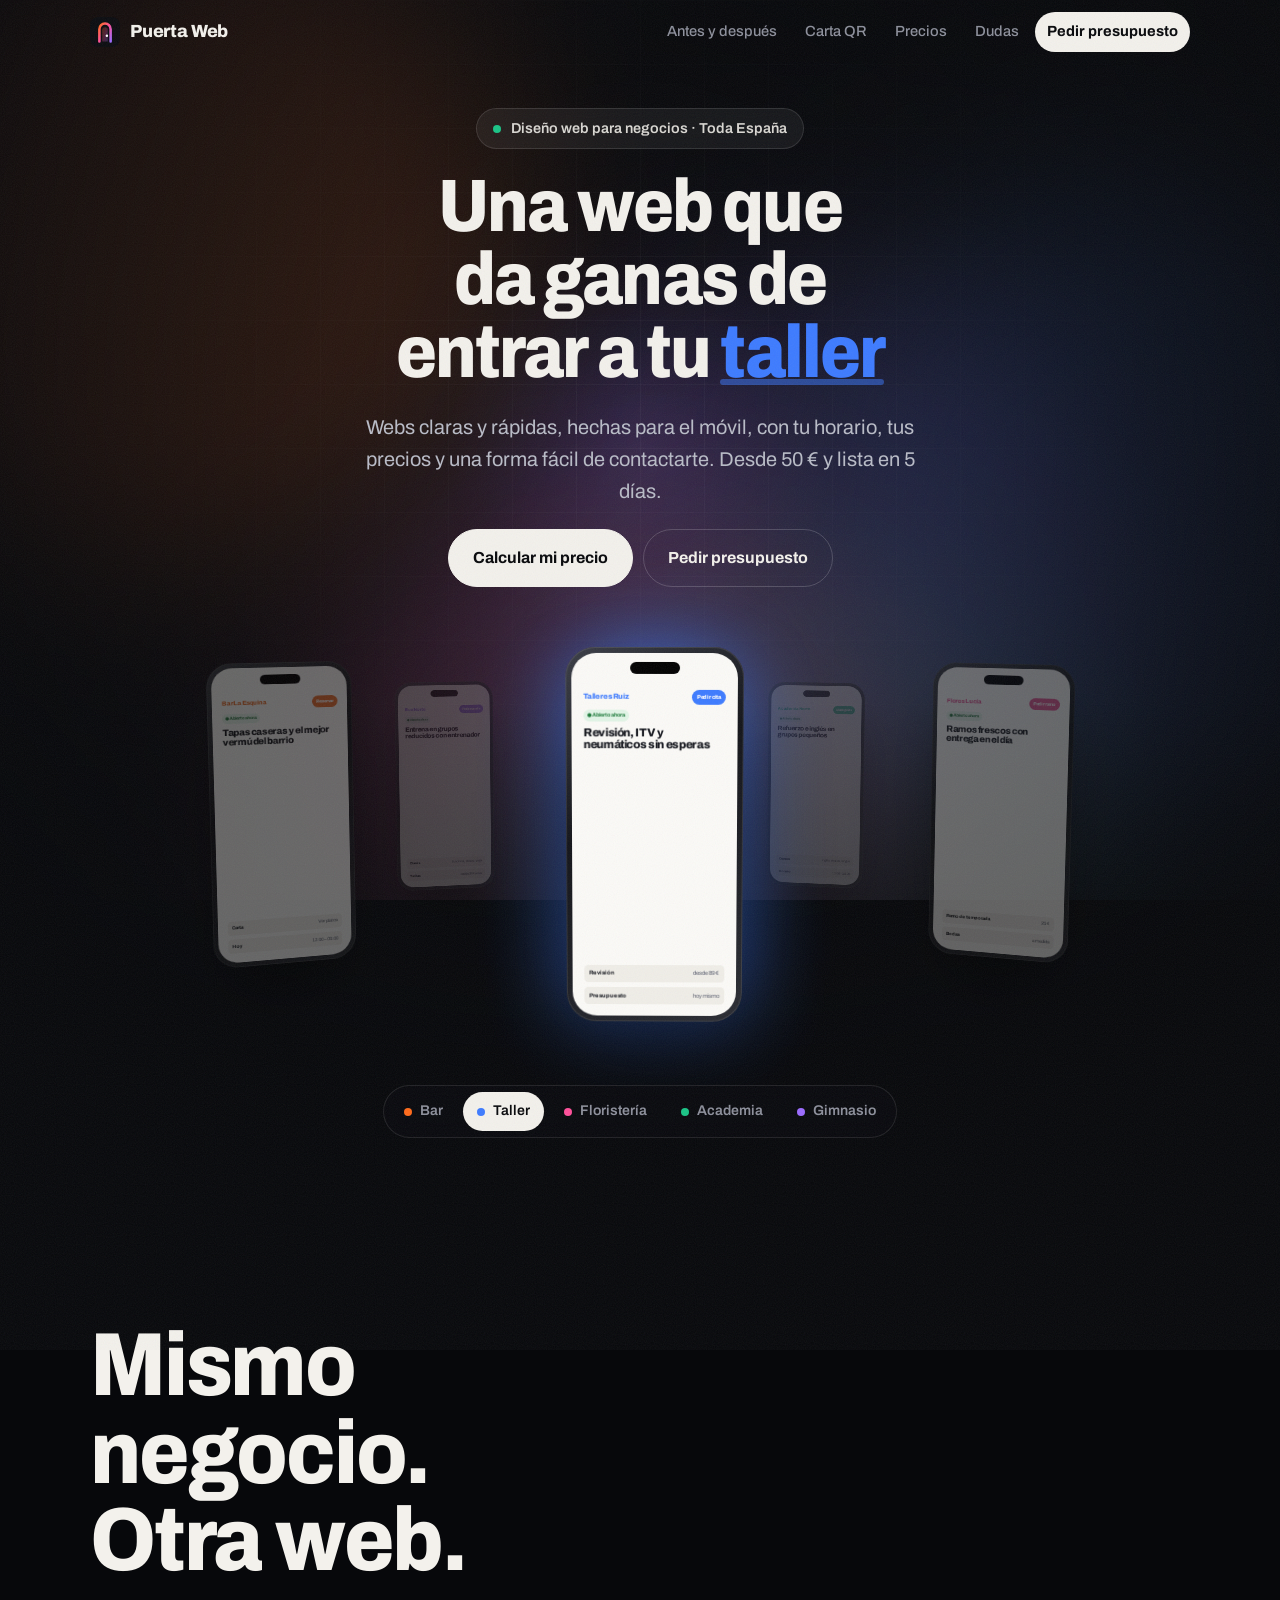
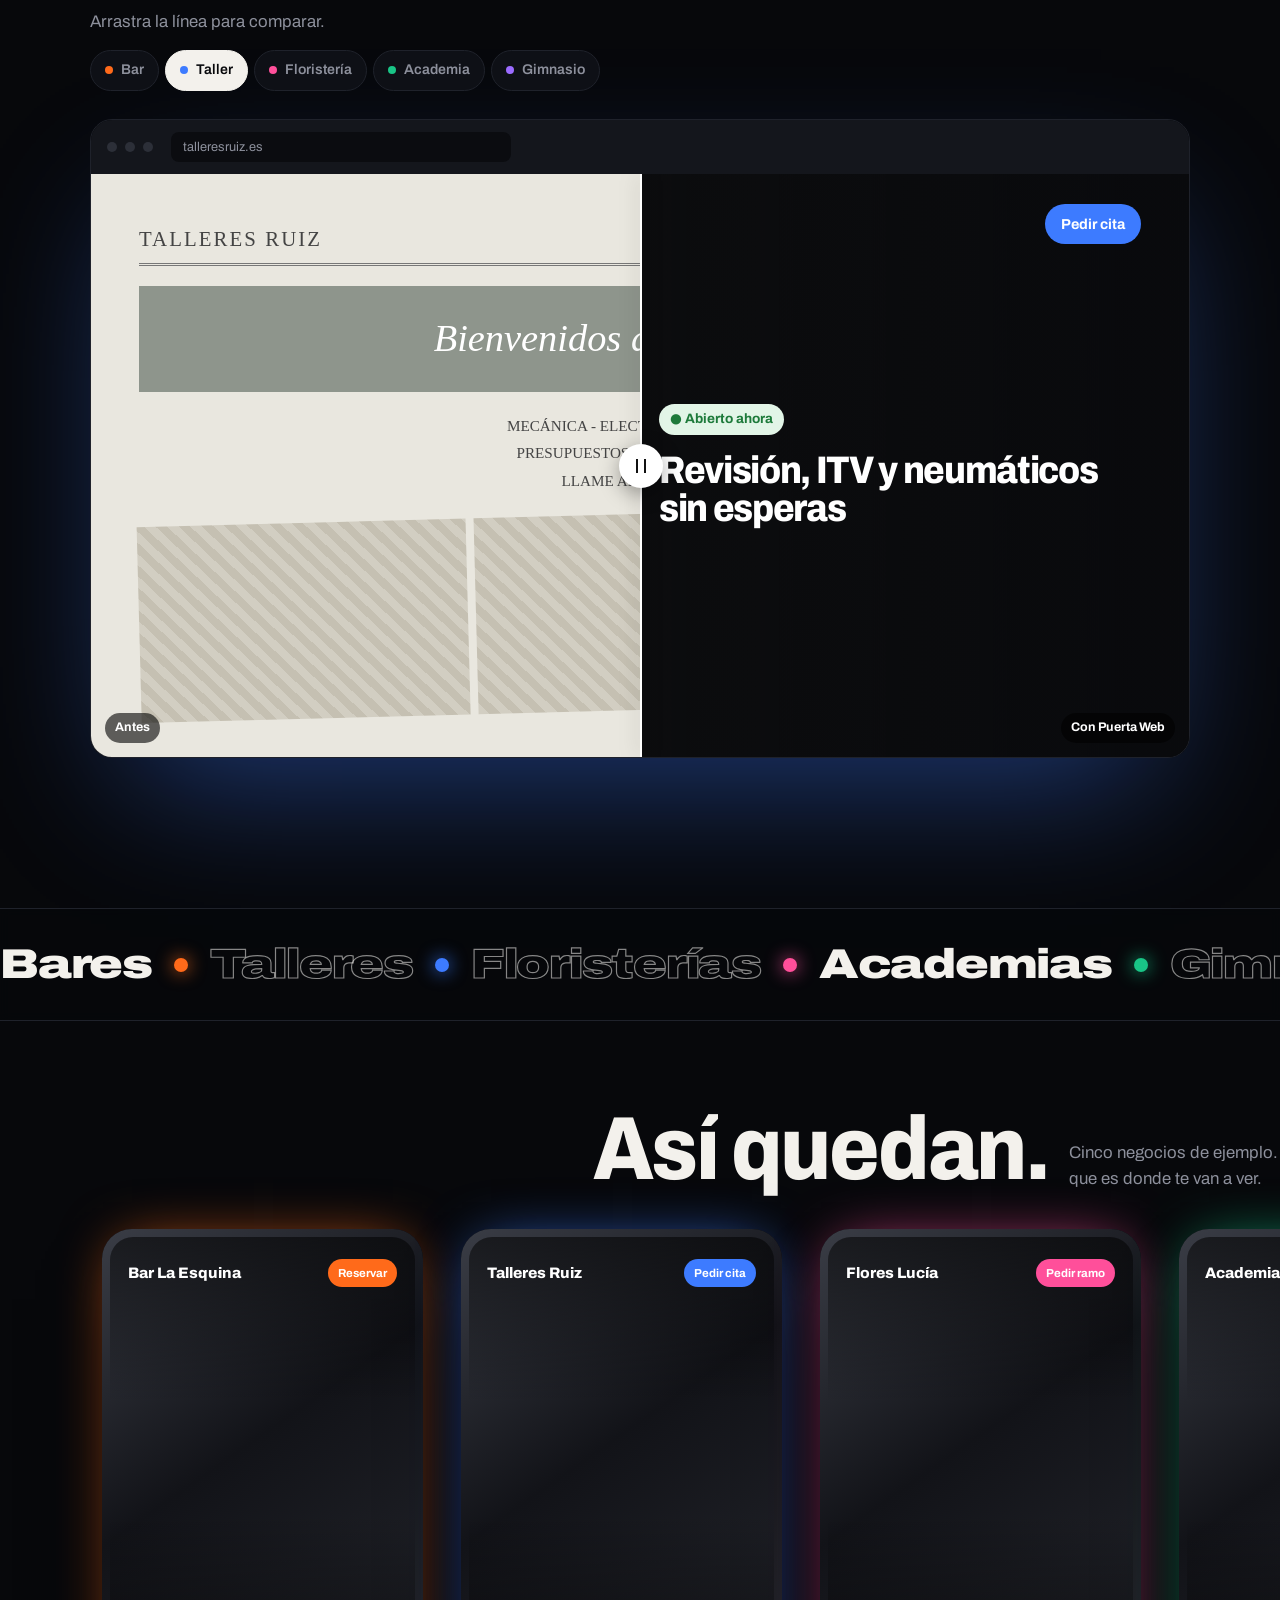
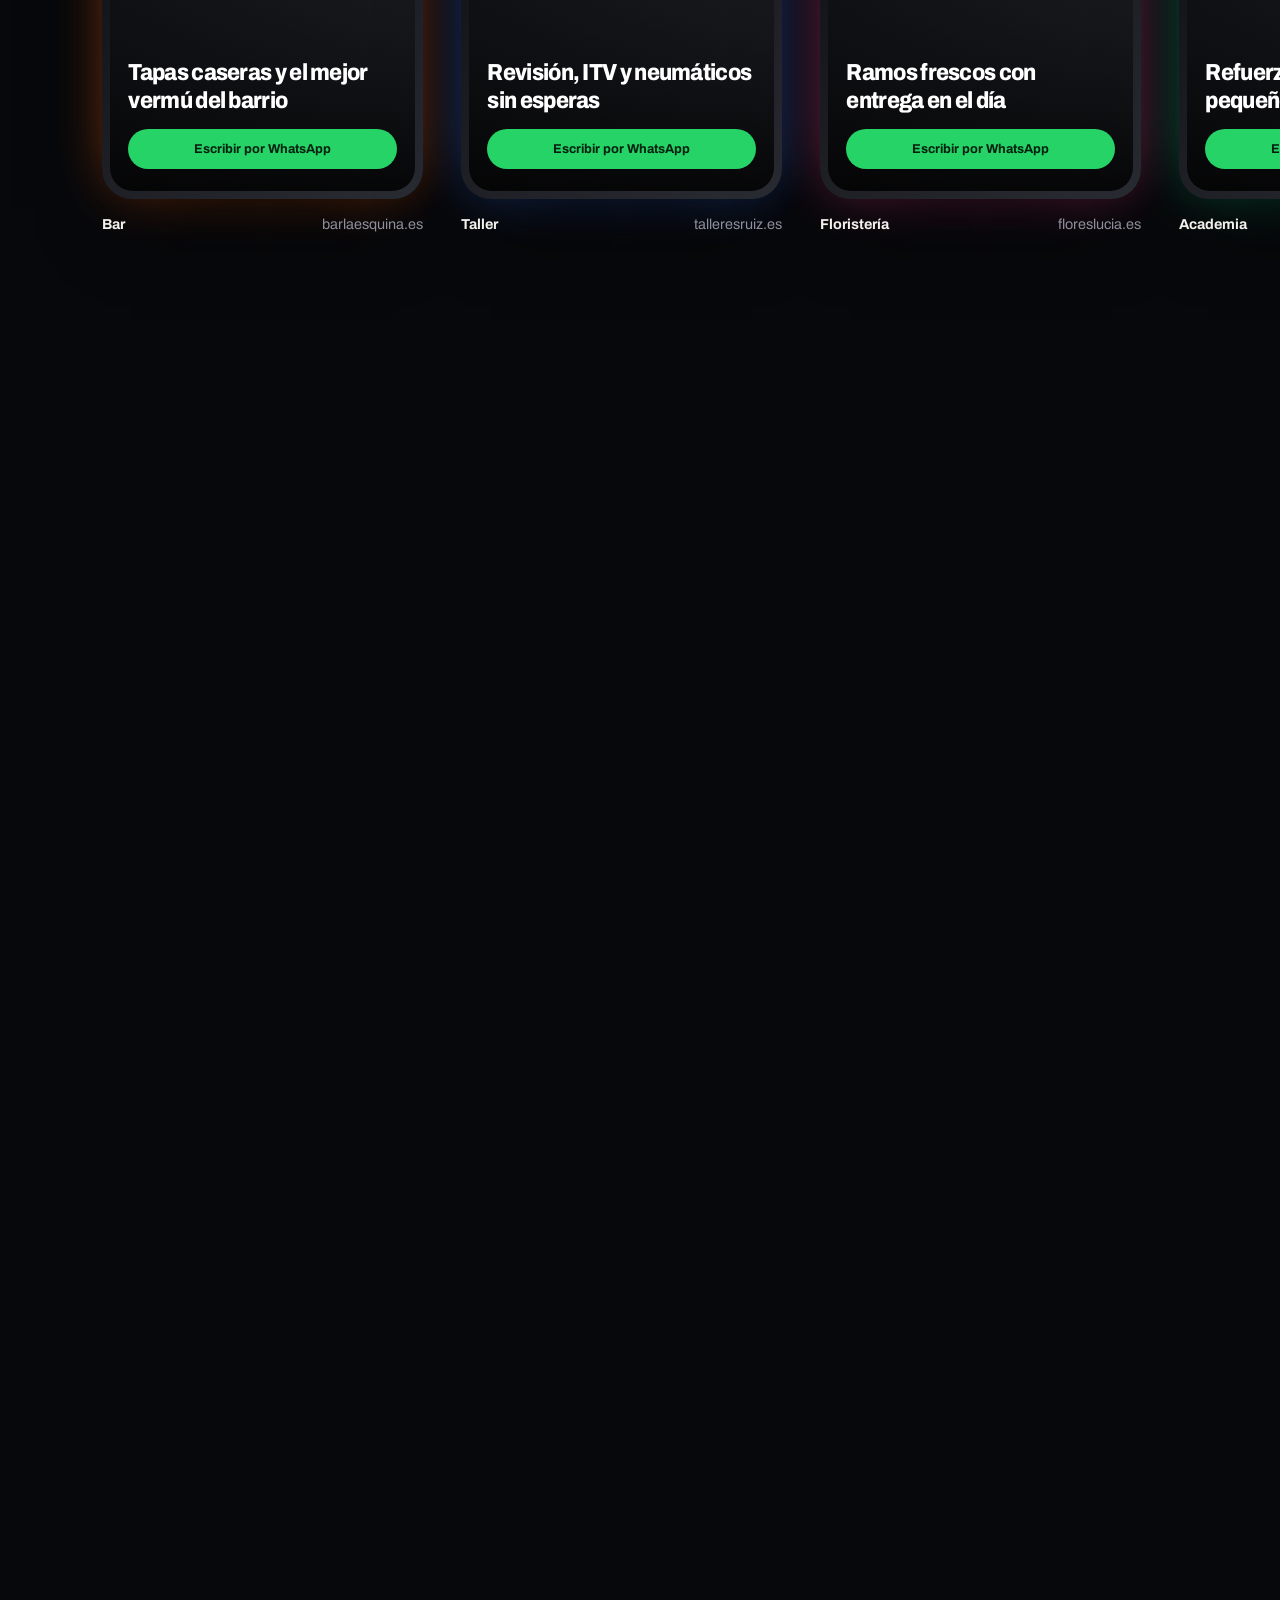
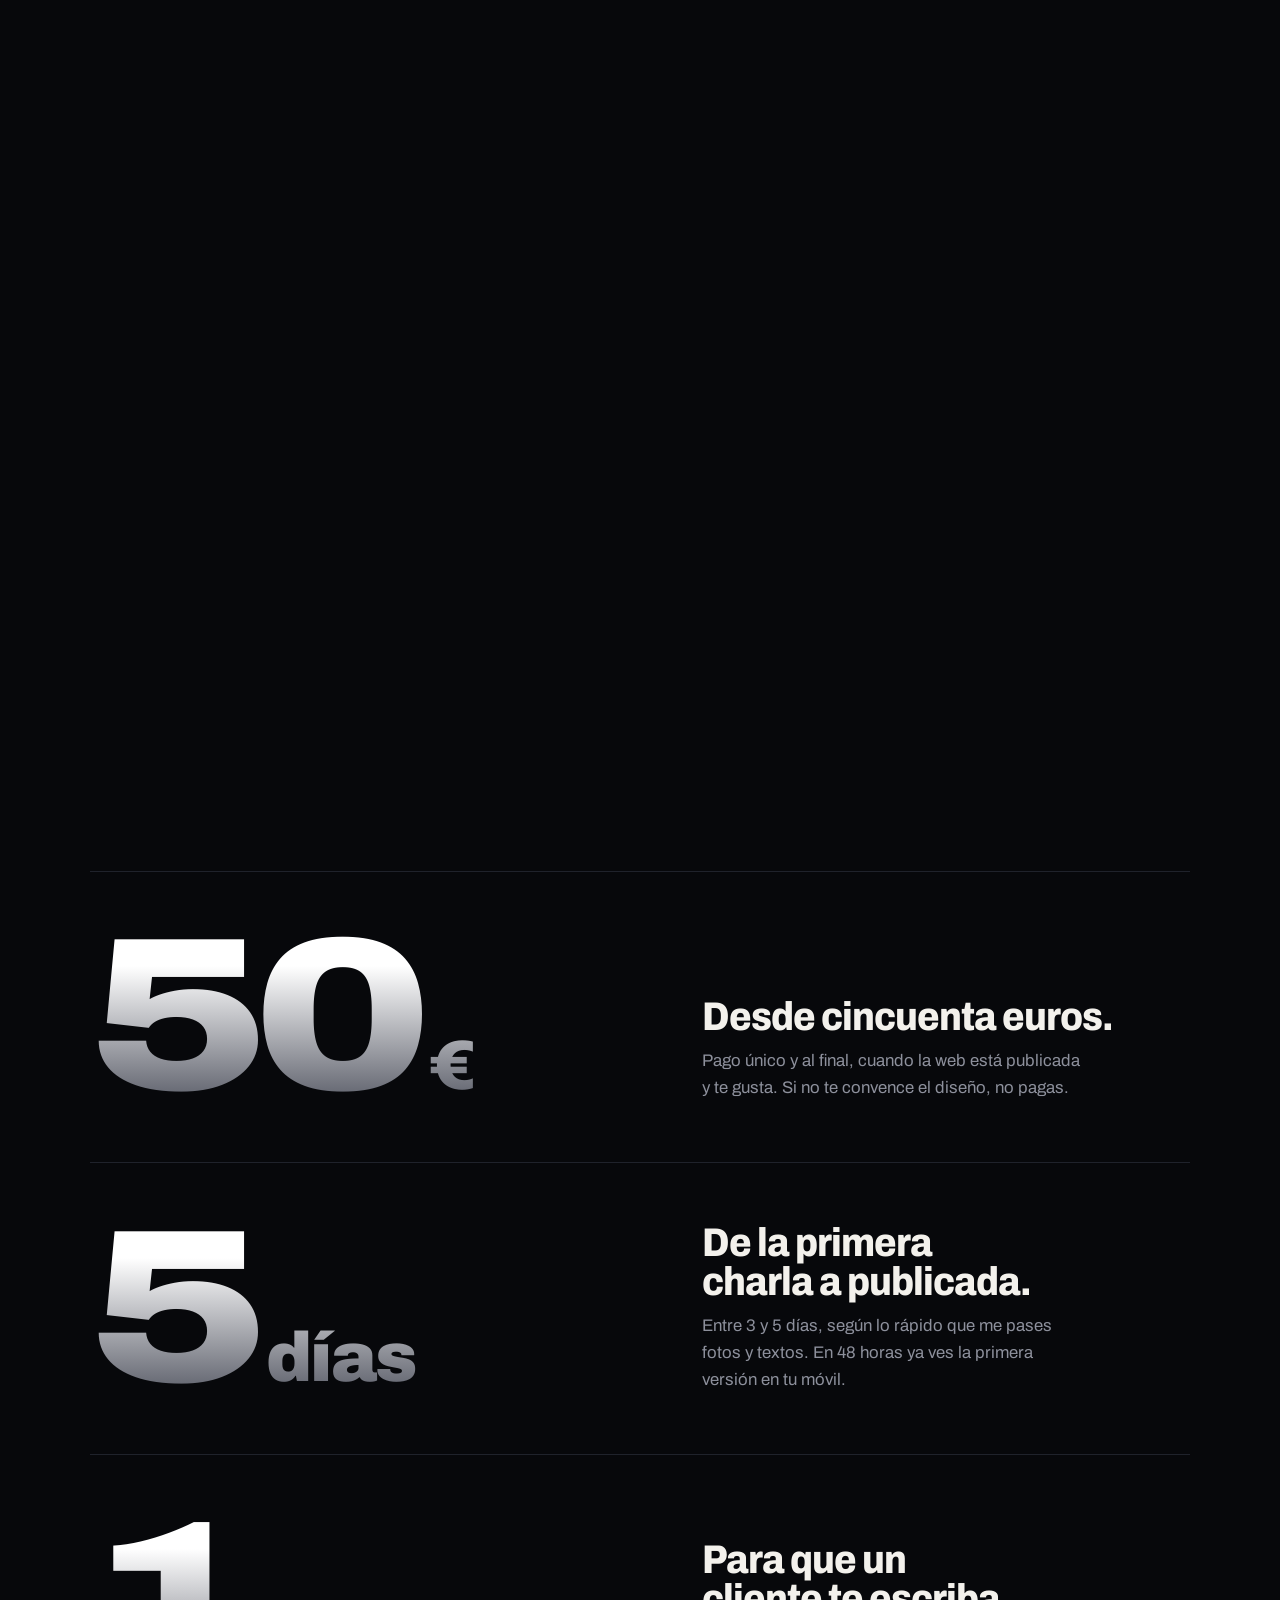
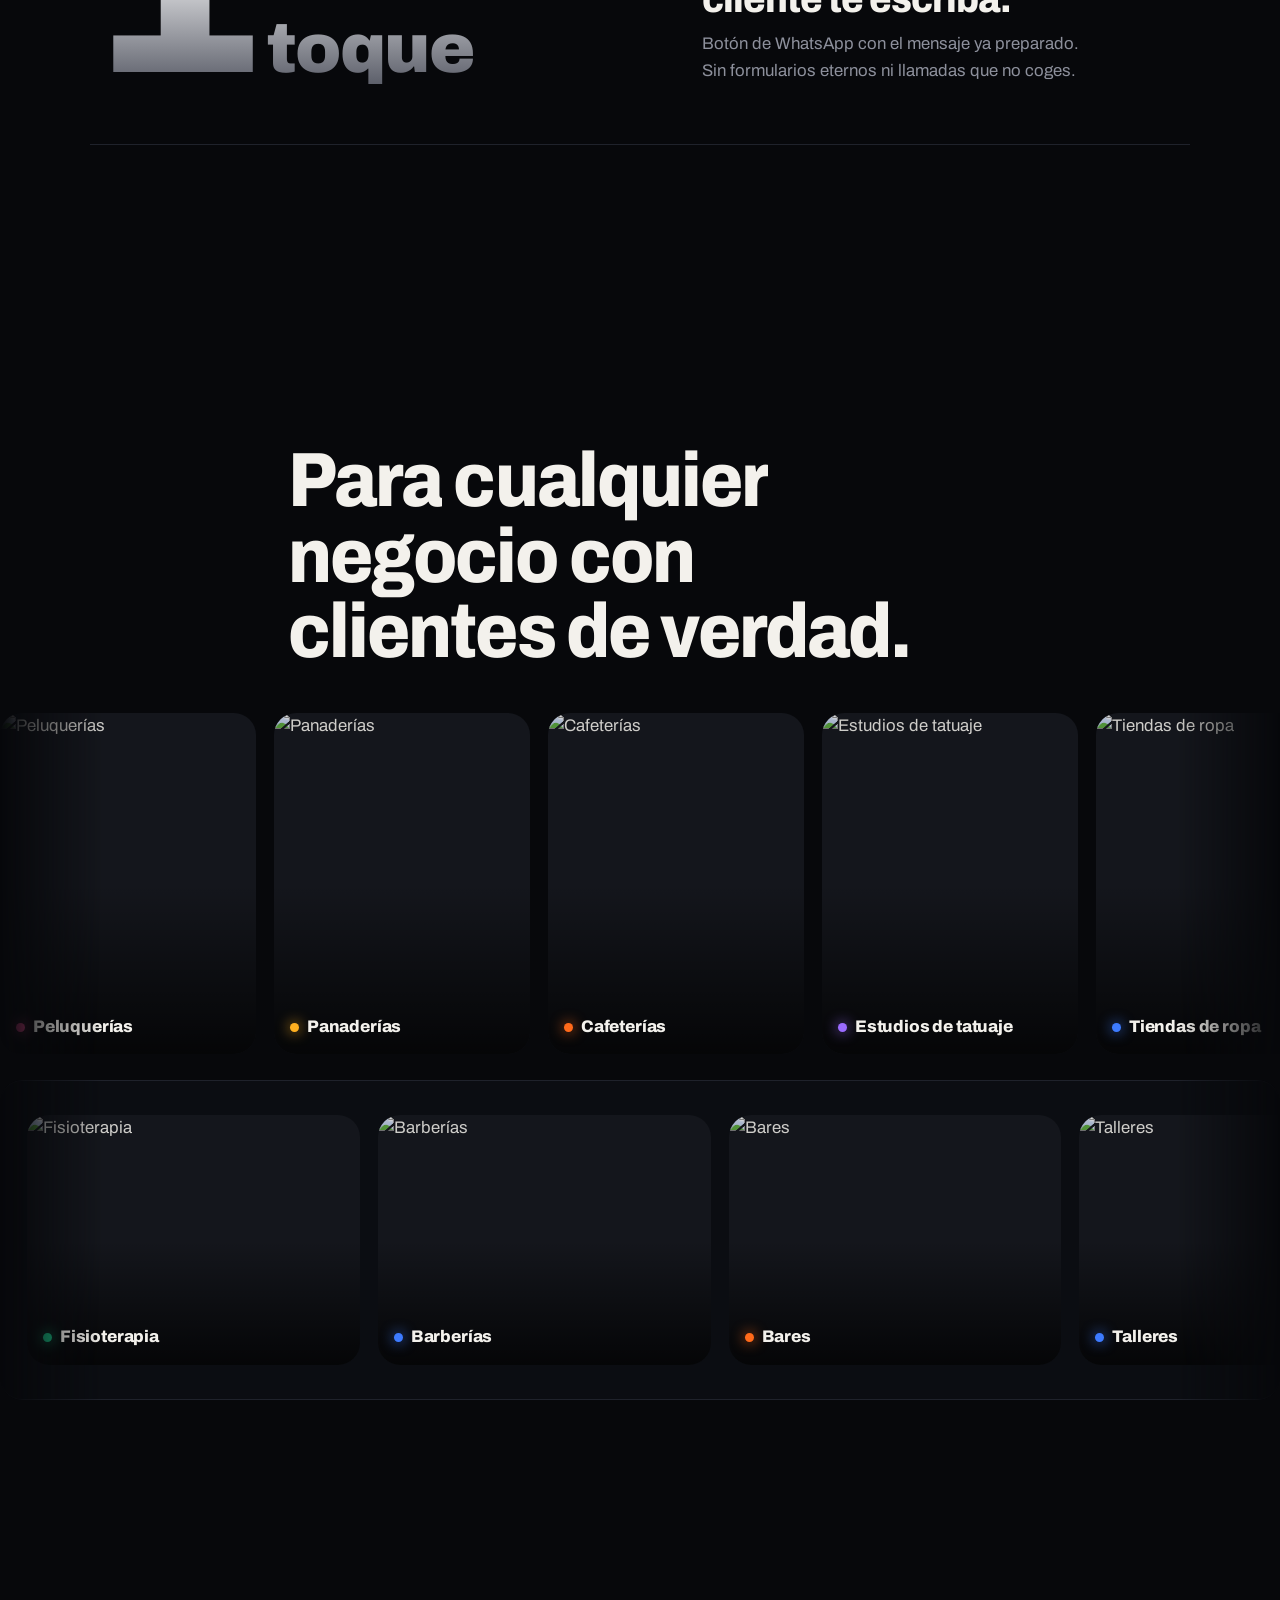
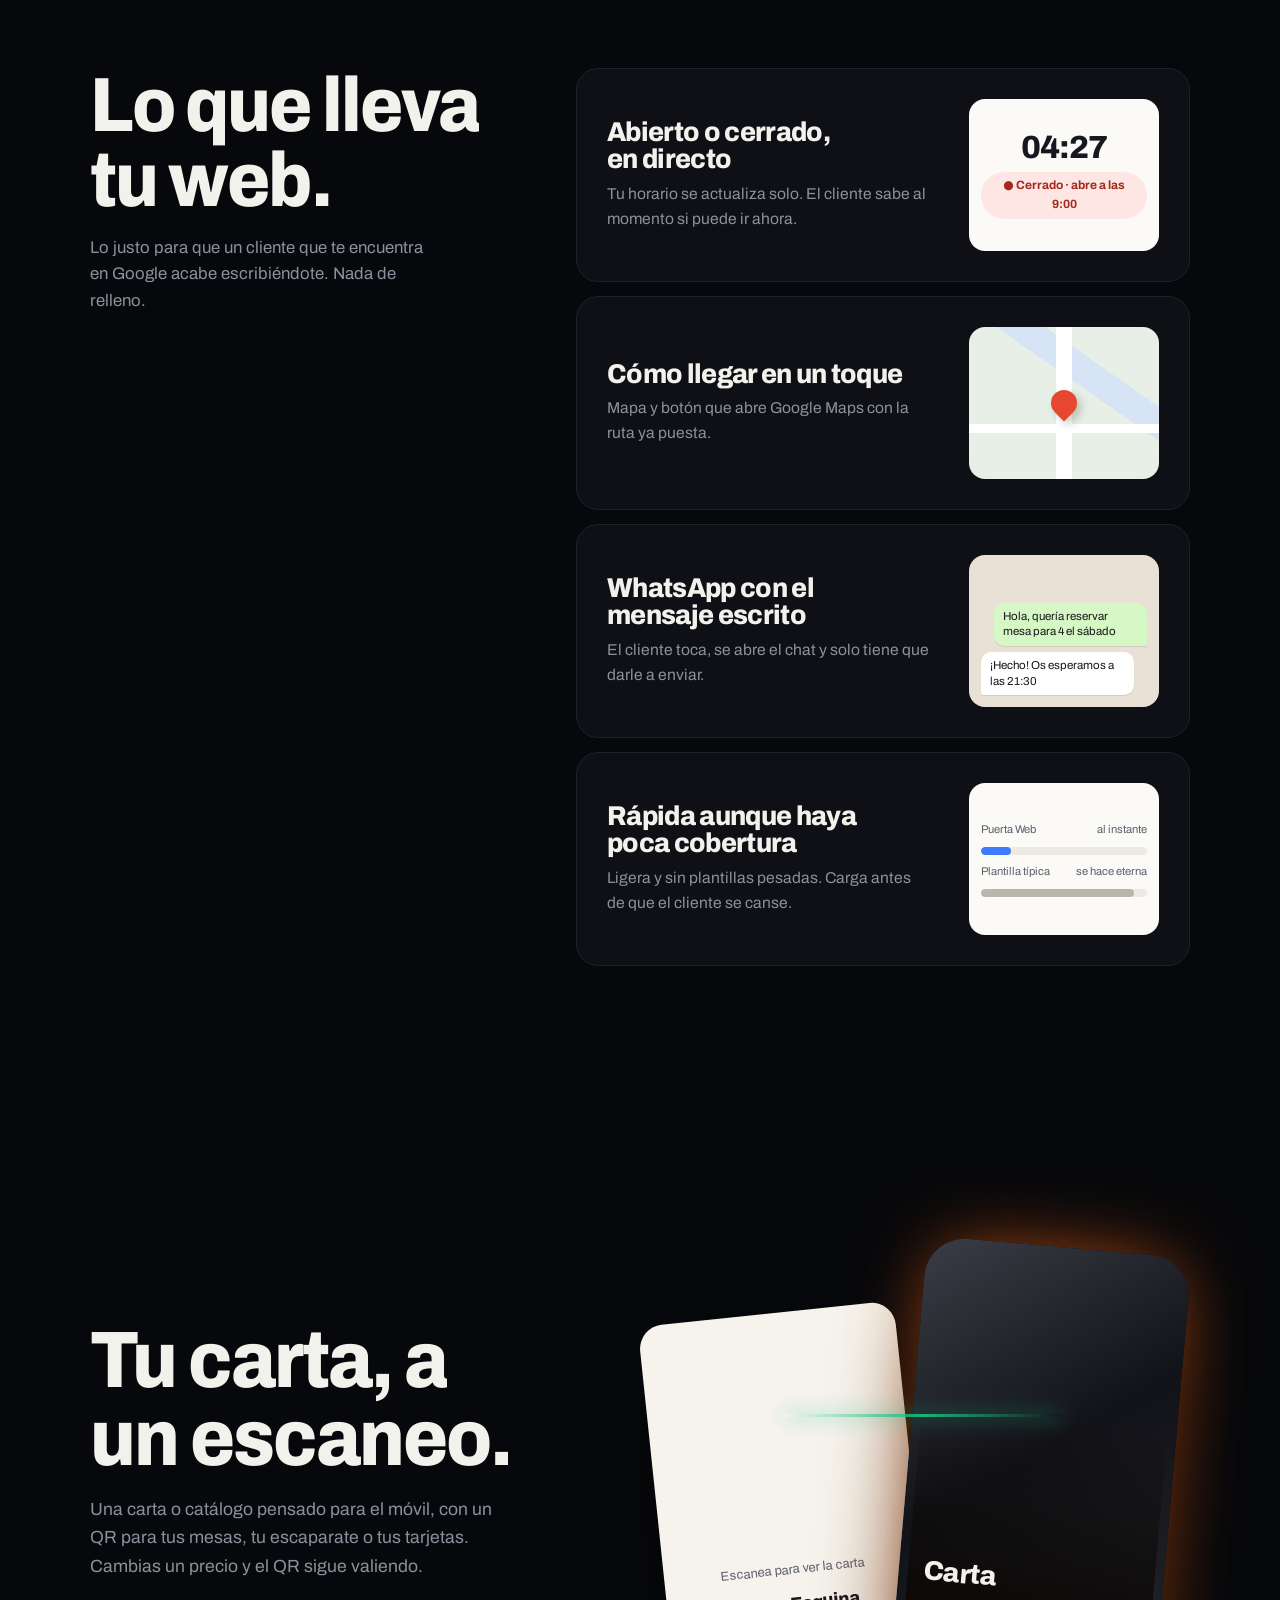
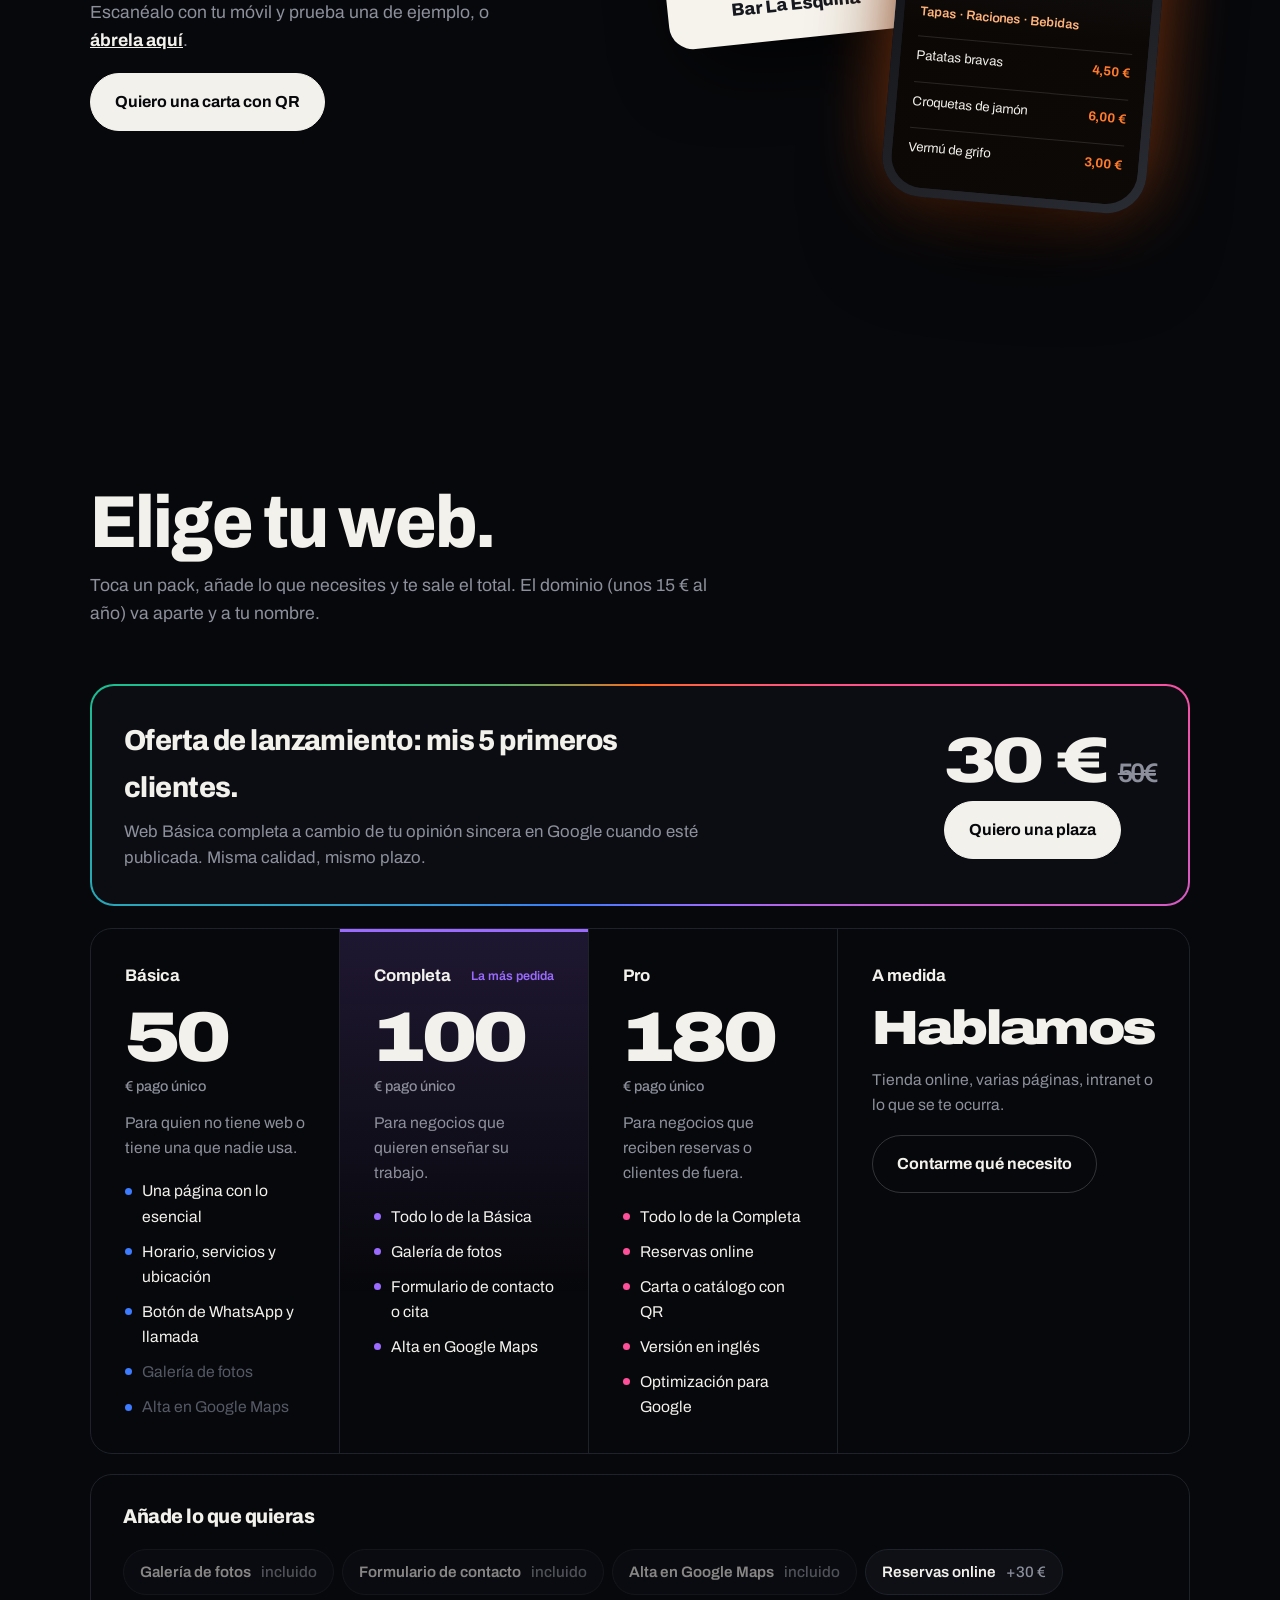
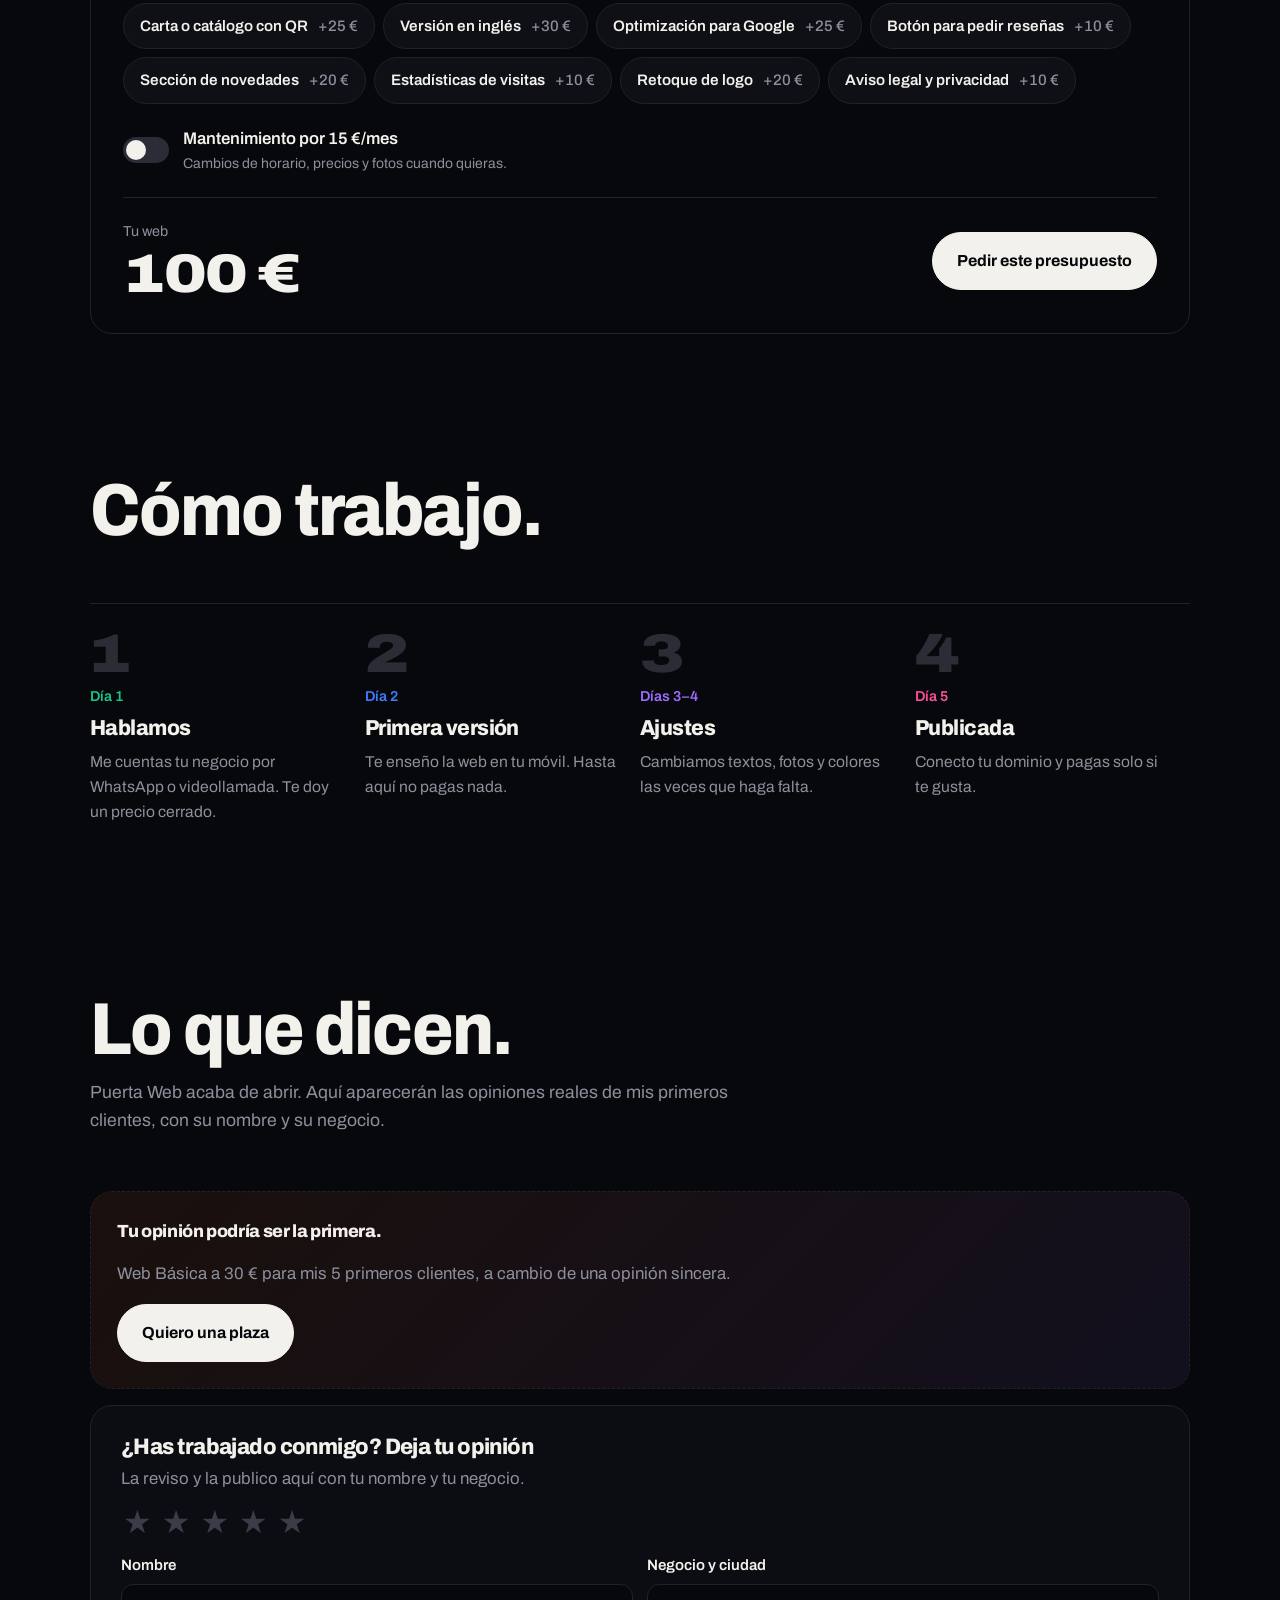
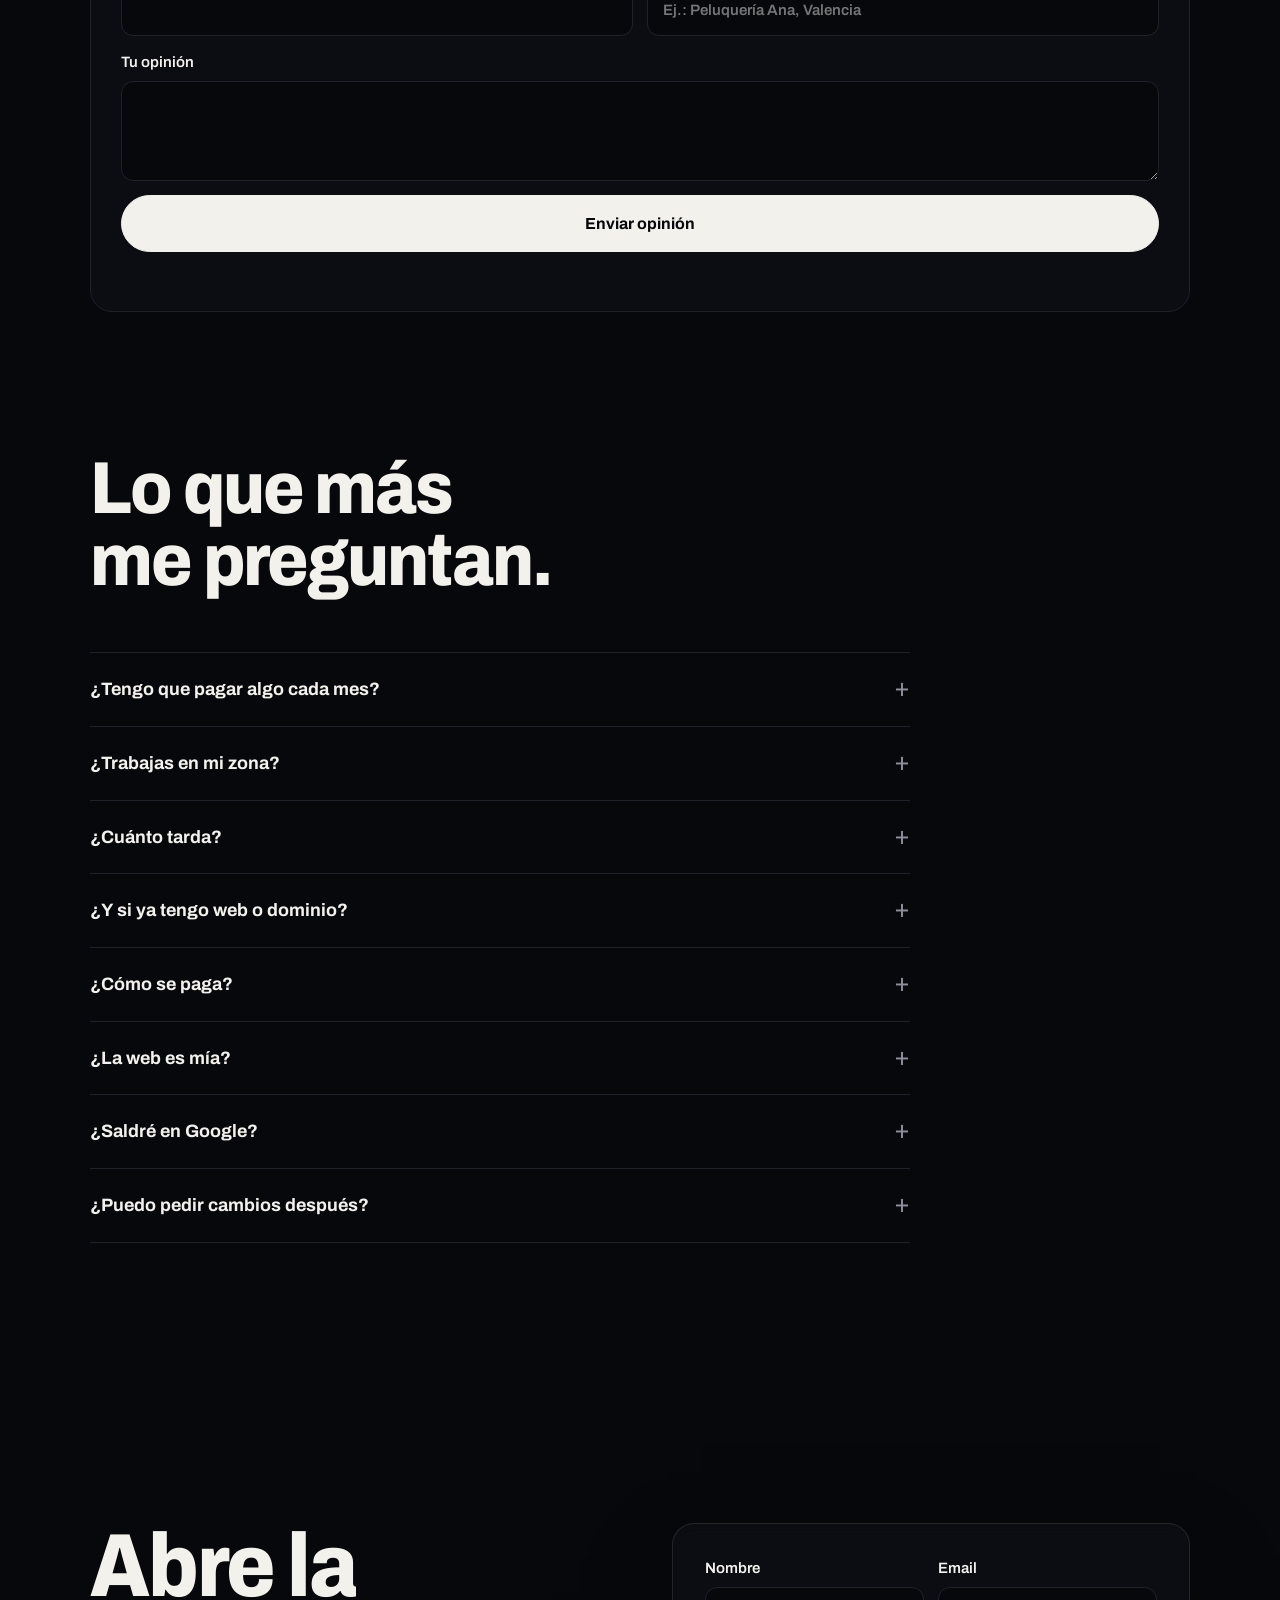
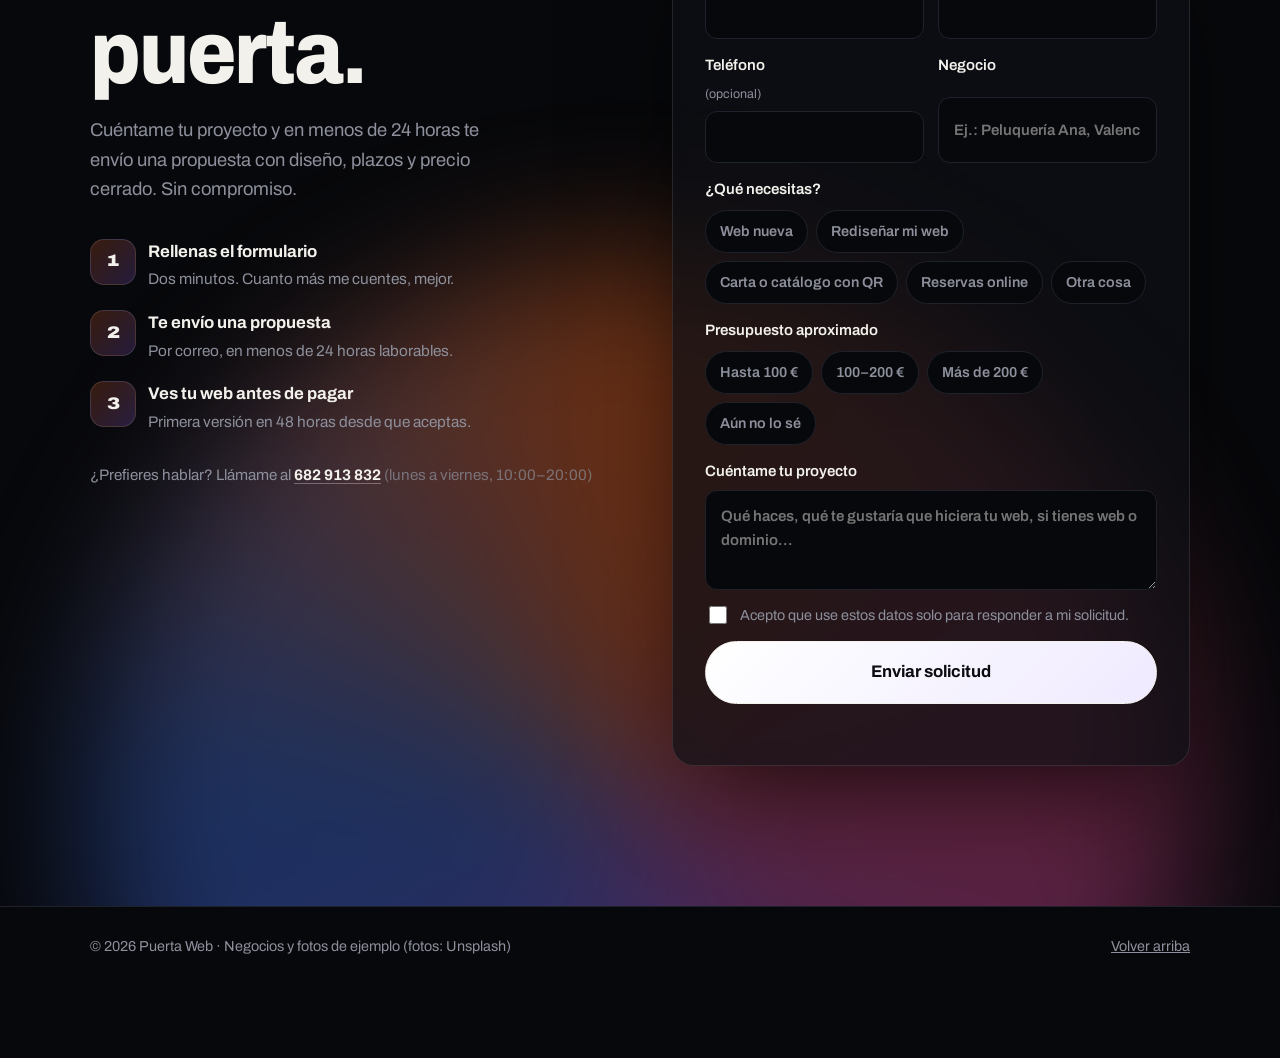
==== index.html @ ad887a2d "Portada nueva con carrusel 3D de móviles y formulario para dejar opiniones Co-Authored-By: Claude Op" ====
<!DOCTYPE html>
<html lang="es">
<head>
<meta charset="utf-8">
<meta name="viewport" content="width=device-width,initial-scale=1">
<title>Puerta Web · Webs para negocios</title>
<link rel="icon" href="favicon.svg" type="image/svg+xml">
<link rel="icon" href="favicon-32.png" sizes="32x32" type="image/png">
<link rel="apple-touch-icon" href="apple-touch-icon.png">
<meta name="theme-color" content="#07080b">
<meta property="og:title" content="Puerta Web · Webs que dan ganas de entrar">
<meta property="og:description" content="Webs para negocios de toda España desde 50 €. Lista en 5 días y la ves antes de pagar.">
<meta property="og:image" content="https://puertaweb.com/preview.png">
<meta property="og:url" content="https://puertaweb.com">
<meta name="twitter:card" content="summary_large_image">
<meta name="description" content="Diseño web para negocios de toda España desde 50 €. Primero la ves, luego decides.">
<link rel="preconnect" href="https://fonts.googleapis.com">
<link rel="preconnect" href="https://fonts.gstatic.com" crossorigin>
<link rel="stylesheet" href="https://fonts.googleapis.com/css2?family=Archivo:wdth,wght@62..125,400..900&display=swap">
<style>
:root{
  --bg:#07080b; --bg2:#0e1016; --ink:#f3f1ec; --dim:#8d909c; --line:#1f222b;
  --glow:#ff6a1a; --wa:#25d366;
  --f:"Archivo",system-ui,sans-serif;
}
*{box-sizing:border-box}
html{background:var(--bg)}
body{margin:0;background:var(--bg);color:var(--ink);font:400 1.05rem/1.6 var(--f);-webkit-font-smoothing:antialiased;overflow-x:hidden}
a{color:inherit}
button{font:inherit;color:inherit;cursor:pointer}
p{margin:0}
h1,h2,h3{margin:0;font-weight:800;letter-spacing:-.025em;line-height:.98;text-wrap:balance}
:focus-visible{outline:2px solid var(--ink);outline-offset:3px;border-radius:6px}
.wrap{max-width:1180px;margin:0 auto;padding-inline:clamp(18px,4vw,40px)}

/* Cabecera */
header{position:fixed;inset:0 0 auto;z-index:20;transition:background .3s}
header.solid{background:rgba(7,8,11,.82);backdrop-filter:blur(14px);-webkit-backdrop-filter:blur(14px)}
.bar{display:flex;justify-content:space-between;align-items:center;height:64px}
.brand{display:flex;align-items:center;gap:10px;font-weight:800;font-size:1.1rem;text-decoration:none;letter-spacing:-.01em}
.door{width:18px;height:24px;border-radius:9px 9px 2px 2px;border:2px solid var(--ink);position:relative}
.door::after{content:"";position:absolute;right:2px;top:50%;width:3px;height:3px;border-radius:50%;background:var(--ink)}
.bar nav{display:flex;align-items:center;gap:4px}
.bar nav a{text-decoration:none;font-weight:500;font-size:.92rem;color:var(--dim);padding:8px 12px;border-radius:999px}
.bar nav a:hover{color:var(--ink)}
.bar nav a.go{background:var(--ink);color:var(--bg);font-weight:700}
@media (max-width:760px){.bar nav a:not(.go){display:none}}

.btn{display:inline-flex;align-items:center;gap:10px;text-decoration:none;font-weight:700;font-size:1rem;padding:15px 24px;border-radius:999px;border:1px solid rgba(255,255,255,.18);background:none;transition:transform .15s,background .2s}
.btn:hover{transform:translateY(-2px)}
.btn.light{background:var(--ink);color:var(--bg);border-color:var(--ink)}
.btn.wa{background:var(--wa);color:#04210f;border-color:var(--wa)}

/* ---------- Escena principal (fija al hacer scroll) ---------- */
#escena{position:relative}
.pin{position:sticky;top:0;height:100vh;height:100svh;overflow:hidden;display:grid;place-items:center}
.halo{position:absolute;left:68%;top:55%;width:min(900px,120vw);aspect-ratio:1;transform:translate(-50%,-50%);border-radius:50%;
  background:radial-gradient(circle,color-mix(in srgb,var(--glow) 55%,transparent) 0%,color-mix(in srgb,var(--glow) 18%,transparent) 32%,transparent 62%);
  filter:blur(20px);transition:background .8s;pointer-events:none}
.floor{position:absolute;inset:auto 0 0;height:30%;background:linear-gradient(transparent,var(--bg));pointer-events:none}
.giant{position:absolute;left:68%;-webkit-mask-image:linear-gradient(90deg,transparent 0,#000 30%);mask-image:linear-gradient(90deg,transparent 0,#000 30%);top:50%;transform:translate(-50%,-56%);font-weight:900;font-stretch:125%;
  font-size:clamp(5rem,21vw,19rem);line-height:.8;letter-spacing:-.05em;white-space:nowrap;pointer-events:none;
  background:linear-gradient(180deg,color-mix(in srgb,var(--glow) 90%,#fff) 0%,color-mix(in srgb,var(--glow) 70%,transparent) 55%,transparent 92%);
  -webkit-background-clip:text;background-clip:text;color:transparent;opacity:.9;transition:opacity .35s, transform .5s}
.giant.out{opacity:0;transform:translate(-50%,-48%)}

.scene{position:relative;width:100%;max-width:1180px;padding-inline:clamp(18px,4vw,40px);display:grid;grid-template-columns:1fr 1fr;align-items:center;gap:20px;height:100%;padding-top:64px;padding-bottom:84px}
.copy{position:relative;z-index:3;display:grid;gap:22px;align-content:center}
.copy h1{font-size:clamp(2.6rem,6.2vw,5.4rem);font-stretch:88%}
.copy .lead{color:var(--dim);font-size:clamp(1.05rem,1.6vw,1.2rem);max-width:40ch}
.copy .btns{display:flex;flex-wrap:wrap;gap:10px}
.now{display:grid;gap:4px;border-left:2px solid var(--glow);padding-left:16px;transition:border-color .6s;min-height:64px}
.now b{font-size:1.05rem;font-weight:700}
.now span{color:var(--dim);font-size:.98rem}

.device{position:relative;z-index:2;justify-self:center;display:grid;place-items:center}
.phone{--h:min(640px,74vh);height:var(--h);aspect-ratio:9/19.3;border-radius:calc(var(--h)*.085);padding:calc(var(--h)*.016);
  background:linear-gradient(145deg,#3a3d46,#121318 40%,#2a2c33);box-shadow:0 0 0 1px rgba(255,255,255,.08) inset,0 60px 120px -30px rgba(0,0,0,.9),0 0 80px -20px color-mix(in srgb,var(--glow) 50%,transparent);
  transition:box-shadow .8s;transform:rotate(var(--tilt,0deg))}
.screen{height:100%;border-radius:calc(var(--h)*.07);overflow:hidden;background:#fbfaf7;color:#16181f;position:relative;font-size:calc(var(--h)*.021)}
.notch{position:absolute;top:1.6%;left:50%;width:30%;height:3.6%;transform:translateX(-50%);background:#000;border-radius:99px;z-index:4}
.site{position:absolute;inset:0;padding:15% 7% 6%;display:flex;flex-direction:column;gap:4.5%;transition:opacity .35s,transform .45s}
.site.out{opacity:0;transform:translateY(4%)}
.s-top{display:flex;justify-content:space-between;align-items:center}
.s-name{font-weight:800;font-size:1.2em;letter-spacing:-.02em}
.s-cta{font-weight:700;font-size:.8em;color:#fff;padding:.55em 1em;border-radius:99px;background:var(--c)}
.s-open{width:max-content;font-weight:700;font-size:.75em;padding:.35em .8em;border-radius:99px;background:#e2f5e7;color:#1d7a3a}
.s-line{font-weight:800;font-size:1.75em;line-height:1.02;letter-spacing:-.03em;font-stretch:90%}
.s-img{flex:1;min-height:0;border-radius:1em;background:var(--art);position:relative;overflow:hidden}
.s-rows{display:grid;gap:.5em}
.s-row{display:flex;justify-content:space-between;gap:1em;padding:.75em .9em;border-radius:.8em;background:#f0eee8;font-size:.86em}
.s-row b{font-weight:700}
.s-row span{color:#5c6070;text-align:right}
.s-wa{display:flex;justify-content:center;align-items:center;gap:.5em;font-weight:700;font-size:.9em;padding:.9em;border-radius:99px;background:var(--wa);color:#04210f}

.tick{position:absolute;z-index:3;font-size:.82rem;color:var(--dim);display:grid;gap:2px;width:170px;transition:opacity .4s}
.tick b{color:var(--ink);font-weight:700;font-size:.9rem}
.tick::before{content:"";position:absolute;top:9px;width:42px;height:1px;background:rgba(255,255,255,.25)}
.tick.l{right:calc(100% + 26px);text-align:right}.tick.l::before{right:-52px}
.tick.r{left:calc(100% + 26px)}.tick.r::before{left:-52px}
.tick.t1{top:24%}.tick.t2{top:58%}

.rail{position:absolute;bottom:clamp(18px,4vh,36px);left:50%;transform:translateX(-50%);z-index:4;display:flex;gap:6px;padding:6px;border-radius:999px;background:rgba(255,255,255,.06);border:1px solid rgba(255,255,255,.08);backdrop-filter:blur(10px);-webkit-backdrop-filter:blur(10px);max-width:calc(100vw - 24px);overflow-x:auto;scrollbar-width:none}
.rail button{border:0;background:none;padding:8px 14px;border-radius:999px;font-weight:600;font-size:.88rem;color:var(--dim);white-space:nowrap;display:flex;align-items:center;gap:8px}
.rail button i{width:8px;height:8px;border-radius:50%;background:var(--c)}
.rail button[aria-current="true"]{background:var(--ink);color:var(--bg)}

@media (max-width:900px){
  .scene{grid-template-columns:1fr;grid-template-rows:auto 1fr;align-content:start;padding-top:84px;gap:8px}
  .copy{gap:14px}
  .copy h1{font-size:clamp(2.1rem,9vw,3.2rem)}
  .copy .lead,.copy .btns{display:none}
  .now{min-height:0}
  .phone{--h:min(52vh,470px)}
  .tick{display:none}
  .giant,.halo{left:50%;top:62%}
  .giant{-webkit-mask-image:none;mask-image:none}
  .rail button{padding:7px 11px;font-size:.82rem}
}

/* ---------- Números ---------- */
.nums{padding-block:clamp(90px,14vw,170px)}
.num{display:grid;grid-template-columns:minmax(0,1.15fr) minmax(0,1fr);align-items:end;gap:clamp(20px,4vw,60px);padding-block:clamp(34px,5vw,60px);border-top:1px solid var(--line)}
.num:last-child{border-bottom:1px solid var(--line)}
.big{font-weight:900;font-stretch:125%;font-size:clamp(5.5rem,17vw,14rem);line-height:.78;letter-spacing:-.06em;font-variant-numeric:tabular-nums;
  background:linear-gradient(180deg,#fff 20%,#5d606b);-webkit-background-clip:text;background-clip:text;color:transparent}
.big small{font-size:.32em;letter-spacing:-.02em;font-stretch:100%}
.num h3{font-size:clamp(1.6rem,3.2vw,2.5rem);font-stretch:90%}
.num p{color:var(--dim);margin-top:12px;max-width:38ch}
@media (max-width:700px){.num{grid-template-columns:1fr}}

/* ---------- Precios ---------- */
.sec{padding-block:clamp(80px,11vw,140px)}
.sec-h{display:grid;gap:14px;margin-bottom:clamp(36px,5vw,56px);max-width:640px}
.sec-h h2{font-size:clamp(2.4rem,6vw,4.6rem);font-stretch:90%}
.sec-h p{color:var(--dim);font-size:1.1rem}

.plans{display:grid;grid-template-columns:repeat(3,1fr);border:1px solid var(--line);border-radius:22px;overflow:hidden}
.plan{padding:clamp(22px,3vw,34px);display:grid;gap:18px;align-content:start;text-align:left;border:0;background:none;border-right:1px solid var(--line);position:relative;transition:background .25s}
.plan:last-child{border-right:0}
button.plan:hover{background:rgba(255,255,255,.025)}
.plan[aria-checked="true"]{background:linear-gradient(180deg,color-mix(in srgb,var(--glow) 14%,transparent),transparent 70%)}
.plan[aria-checked="true"]::before{content:"";position:absolute;inset:0 0 auto;height:2px;background:var(--glow)}
.plan .pn{font-weight:700;font-size:1.05rem;display:flex;justify-content:space-between;align-items:center;gap:8px}
.plan .pn em{font-style:normal;font-size:.78rem;font-weight:600;color:var(--glow)}
.plan .pp{font-weight:900;font-stretch:120%;font-size:clamp(3rem,5.5vw,4.4rem);line-height:.85;letter-spacing:-.05em}
.plan .pp small{font-size:.26em;font-weight:500;font-stretch:100%;letter-spacing:0;color:var(--dim);margin-left:6px}
.plan .pw{color:var(--dim);font-size:.98rem}
.plan ul{list-style:none;margin:0;padding:0;display:grid;gap:10px;font-size:.98rem}
.plan li{display:flex;gap:10px}
.plan li::before{content:"";flex:none;width:7px;height:7px;margin-top:.6em;border-radius:50%;background:var(--glow)}
.plan li.no{color:#555966}.plan li.no::before{background:#2c2f38}
@media (max-width:860px){.plans{grid-template-columns:1fr}.plan{border-right:0;border-bottom:1px solid var(--line)}.plan:last-child{border-bottom:0}}

.extras{margin-top:20px;border:1px solid var(--line);border-radius:22px;padding:clamp(20px,3vw,32px);display:grid;gap:22px}
.extras h3{font-size:1.25rem;font-stretch:95%}
.ex-list{display:flex;flex-wrap:wrap;gap:8px}
.ex{display:inline-flex;align-items:center;gap:10px;border:1px solid var(--line);background:var(--bg2);border-radius:999px;padding:10px 16px;font-weight:600;font-size:.95rem;transition:border-color .2s,background .2s}
.ex span{color:var(--dim);font-weight:500;font-variant-numeric:tabular-nums}
.ex:hover:not(:disabled){border-color:#3a3d48}
.ex[aria-pressed="true"]{background:var(--ink);color:var(--bg);border-color:var(--ink)}
.ex[aria-pressed="true"] span{color:#555}
.ex:disabled{cursor:default;opacity:.55}
.sw{display:flex;align-items:center;gap:14px;border:0;background:none;padding:0;text-align:left;font-weight:600}
.sw .tr{width:46px;height:26px;border-radius:99px;background:#2a2d36;position:relative;flex:none;transition:background .2s}
.sw .tr::after{content:"";position:absolute;top:3px;left:3px;width:20px;height:20px;border-radius:50%;background:var(--ink);transition:transform .2s}
.sw[aria-checked="true"] .tr{background:var(--glow)}
.sw[aria-checked="true"] .tr::after{transform:translateX(20px)}
.sw small{display:block;font-weight:400;color:var(--dim)}
.total{display:flex;flex-wrap:wrap;justify-content:space-between;align-items:center;gap:18px;padding-top:22px;border-top:1px solid var(--line)}
.total .sum{font-weight:900;font-stretch:120%;font-size:clamp(2.4rem,5vw,3.4rem);line-height:1;letter-spacing:-.04em;font-variant-numeric:tabular-nums}
.total .sum small{font-size:.36em;font-weight:500;color:var(--dim);letter-spacing:0;font-stretch:100%}
.total .k{display:block;color:var(--dim);font-size:.9rem;margin-bottom:4px}

/* ---------- Proceso ---------- */
.steps{display:grid;grid-template-columns:repeat(4,1fr);gap:0;counter-reset:s}
.step{padding:28px 24px 28px 0;border-top:1px solid var(--line);position:relative;display:grid;gap:10px;align-content:start}
.step::before{counter-increment:s;content:counter(s);font-weight:900;font-stretch:125%;font-size:3.4rem;line-height:.8;color:#2a2d36;letter-spacing:-.05em}
.step .when{color:var(--glow);font-weight:600;font-size:.9rem}
.step h3{font-size:1.35rem;font-stretch:95%}
.step p{color:var(--dim);font-size:.98rem}
@media (max-width:860px){.steps{grid-template-columns:1fr 1fr}}
@media (max-width:520px){.steps{grid-template-columns:1fr}}

/* ---------- Dudas ---------- */
.faq{display:grid;max-width:820px}
details{border-top:1px solid var(--line)}
details:last-child{border-bottom:1px solid var(--line)}
summary{list-style:none;cursor:pointer;display:flex;justify-content:space-between;gap:20px;padding:22px 0;font-weight:700;font-size:1.12rem}
summary::-webkit-details-marker{display:none}
summary::after{content:"+";font-weight:400;font-size:1.6rem;line-height:1;color:var(--dim);transition:transform .25s}
details[open] summary::after{transform:rotate(45deg)}
details p{color:var(--dim);padding-bottom:22px;max-width:62ch}

/* ---------- Contacto ---------- */
.contact{position:relative;overflow:hidden}
.contact .halo2{position:absolute;left:50%;bottom:-40%;width:1100px;aspect-ratio:1;transform:translateX(-50%);border-radius:50%;background:radial-gradient(circle,rgba(255,106,26,.35),transparent 60%);filter:blur(30px);pointer-events:none}
.c-grid{position:relative;display:grid;grid-template-columns:1fr 1fr;gap:clamp(30px,5vw,70px);align-items:start}
.c-grid h2{font-size:clamp(2.8rem,7vw,5.8rem);font-stretch:88%}
.c-grid .lead{color:var(--dim);font-size:1.15rem;margin-top:18px;max-width:36ch}
.direct{margin-top:30px;display:grid;gap:6px}
.direct .k{color:var(--dim);font-size:.9rem}
.direct .v{font-weight:800;font-size:clamp(1.6rem,3.4vw,2.2rem);letter-spacing:-.02em;display:flex;align-items:center;gap:14px;flex-wrap:wrap}
.copyb{font-size:.85rem;font-weight:600;border:1px solid var(--line);background:var(--bg2);border-radius:99px;padding:6px 14px}
form{display:grid;gap:14px;background:rgba(14,16,22,.8);border:1px solid var(--line);border-radius:22px;padding:clamp(20px,3vw,32px);backdrop-filter:blur(10px);-webkit-backdrop-filter:blur(10px)}
label{display:grid;gap:7px;font-weight:600;font-size:.94rem}
input,select,textarea{font:inherit;color:var(--ink);background:var(--bg);border:1px solid var(--line);border-radius:12px;padding:13px 15px;width:100%}
input:focus,select:focus,textarea:focus{outline:none;border-color:#4a4e5a}
textarea{min-height:100px;resize:vertical}
.out{display:none;white-space:pre-wrap;background:var(--bg);border:1px solid var(--line);border-radius:12px;padding:14px;color:var(--dim);font-size:.95rem}
.out.show{display:block}
@media (max-width:860px){.c-grid{grid-template-columns:1fr}}

footer{border-top:1px solid var(--line);padding-block:28px 100px;color:var(--dim);font-size:.9rem}
footer .wrap{display:flex;justify-content:space-between;flex-wrap:wrap;gap:12px}

.fab.hide{opacity:0;pointer-events:none;transform:translateY(20px)}
.fab{position:fixed;right:16px;bottom:16px;z-index:30;display:flex;align-items:center;gap:8px;background:var(--wa);color:#04210f;font-weight:700;text-decoration:none;padding:13px 18px;border-radius:999px;box-shadow:0 12px 30px -8px rgba(0,0,0,.6);transition:transform .25s,opacity .25s}
.fab:hover{transform:translateY(-2px)}
.fab svg{width:20px;height:20px;fill:currentColor}

/* Entrada al cargar: una sola secuencia */
@media (prefers-reduced-motion:no-preference){
  html{scroll-behavior:smooth}
  .load{opacity:0;transform:translateY(18px);animation:in .9s cubic-bezier(.2,.7,.2,1) forwards}
  .load.d1{animation-delay:.1s}.load.d2{animation-delay:.25s}.load.d3{animation-delay:.4s}.load.d4{animation-delay:.55s}
  .phone.load{transform:translateY(40px) scale(.96);animation:inP 1.2s cubic-bezier(.2,.7,.2,1) .2s forwards}
  @keyframes in{to{opacity:1;transform:none}}
  @keyframes inP{to{opacity:1;transform:rotate(var(--tilt,0deg))}}
}

/* Grano de película */
body::after{content:"";position:fixed;inset:-50%;z-index:50;pointer-events:none;opacity:.07;
  background-image:url("data:image/svg+xml,%3Csvg xmlns='http://www.w3.org/2000/svg' width='160' height='160'%3E%3Cfilter id='n'%3E%3CfeTurbulence type='fractalNoise' baseFrequency='.9' numOctaves='2' stitchTiles='stitch'/%3E%3C/filter%3E%3Crect width='100%25' height='100%25' filter='url(%23n)'/%3E%3C/svg%3E")}
@media (prefers-reduced-motion:no-preference){body::after{animation:grain 1s steps(4) infinite}@keyframes grain{25%{transform:translate(-3%,2%)}50%{transform:translate(2%,-3%)}75%{transform:translate(-2%,-1%)}}}
.giant{translate:var(--gx,0) 0}

/* Antes y después */
.ba{padding-block:clamp(90px,12vw,150px)}
.ba-top{display:flex;justify-content:space-between;align-items:end;gap:24px;flex-wrap:wrap;margin-bottom:28px}
.ba-top h2{font-size:clamp(2.6rem,7vw,5.6rem);font-stretch:90%;max-width:12ch}
.ba-top p{color:var(--dim);max-width:34ch}
.frame{border-radius:22px;overflow:hidden;border:1px solid var(--line);box-shadow:0 60px 140px -40px color-mix(in srgb,var(--glow) 45%,transparent);transition:box-shadow .8s}
.fbar{display:flex;align-items:center;gap:8px;padding:12px 16px;background:#14161c}
.fbar i{width:10px;height:10px;border-radius:50%;background:#2c2f38}
.fbar span{margin-left:10px;flex:1;max-width:340px;background:#0b0c10;border-radius:8px;padding:5px 12px;font-size:.8rem;color:var(--dim);white-space:nowrap;overflow:hidden;text-overflow:ellipsis}
.stage{position:relative;aspect-ratio:16/8.5;overflow:hidden;cursor:ew-resize;touch-action:pan-y;user-select:none}
@media (max-width:640px){.stage{aspect-ratio:4/5}}
.pane{position:absolute;inset:0;padding:clamp(16px,4vw,48px);display:flex;flex-direction:column;gap:clamp(10px,2vw,20px)}
.old{background:#e9e7df;color:#444;font-family:"Times New Roman",serif}
.old .oh{display:flex;justify-content:space-between;border-bottom:3px double #777;padding-bottom:8px;text-transform:uppercase;letter-spacing:.1em;font-size:clamp(.9rem,2vw,1.3rem)}
.old .ot{background:#8e958c;color:#fff;font-style:italic;text-align:center;padding:clamp(10px,2vw,22px);font-size:clamp(1.1rem,3.4vw,2.4rem)}
.old .ox{text-align:center;font-size:clamp(.7rem,1.4vw,.95rem);line-height:1.8}
.old .oi{flex:1;display:flex;gap:8px;transform:rotate(-1.5deg)}
.old .oi div{flex:1;background:repeating-linear-gradient(45deg,#d2cec2 0 8px,#c5c0b2 8px 16px)}
.new{background-color:#111;background-size:cover;background-position:center;color:#fff;clip-path:inset(0 0 0 var(--pos,50%));display:grid;grid-template-columns:1fr 1fr;align-items:center;gap:clamp(14px,3vw,40px)}
.new .nh{position:absolute;top:clamp(14px,3vw,30px);left:clamp(16px,4vw,48px);right:clamp(16px,4vw,48px);display:flex;justify-content:space-between;align-items:center}
.new .nn{font-weight:800;font-size:clamp(1rem,2vw,1.4rem);letter-spacing:-.02em;color:var(--c)}
.new .nb{background:var(--c);color:#fff;font-weight:700;font-size:clamp(.7rem,1.3vw,.9rem);padding:.6em 1.1em;border-radius:99px}
.new .nt{display:grid;gap:clamp(8px,1.4vw,16px)}
.new .nt strong{font-weight:800;font-size:clamp(1.3rem,3vw,2.6rem);line-height:1;letter-spacing:-.035em;font-stretch:90%}
.new .nt em{font-style:normal;width:max-content;font-weight:700;font-size:clamp(.65rem,1.2vw,.85rem);padding:.35em .8em;border-radius:99px;background:#e2f5e7;color:#1d7a3a}
.new .nt{grid-column:2}
@media (max-width:640px){.new .nt{grid-column:1;padding-left:50%}}
.new .nn{color:#fff!important}
.new .ni{display:none;align-self:stretch;margin-block:clamp(40px,7vw,70px) 0;border-radius:18px}
@media (max-width:640px){.new{grid-template-columns:1fr;align-content:center}.new .ni{margin:0;min-height:30%}}
.div{position:absolute;top:0;bottom:0;left:var(--pos,50%);width:2px;background:#fff;pointer-events:none;box-shadow:0 0 20px rgba(0,0,0,.4)}
.div::after{content:"";position:absolute;top:50%;left:50%;width:44px;height:44px;transform:translate(-50%,-50%);border-radius:50%;background:#fff;box-shadow:0 6px 20px rgba(0,0,0,.35);
  background-image:linear-gradient(#111,#111),linear-gradient(#111,#111);background-size:2px 14px;background-position:17px 15px,25px 15px;background-repeat:no-repeat}
.tg{position:absolute;bottom:14px;font-size:.78rem;font-weight:700;padding:5px 10px;border-radius:99px;background:rgba(0,0,0,.6);color:#fff;pointer-events:none}
.tg.l{left:14px}.tg.r{right:14px}

.bchips{display:flex;flex-wrap:wrap;gap:6px}
.bchips button{border:1px solid var(--line);background:var(--bg2);padding:8px 14px;border-radius:999px;font-weight:600;font-size:.88rem;color:var(--dim);display:flex;align-items:center;gap:8px}
.bchips button i{width:8px;height:8px;border-radius:50%;background:var(--c)}
.bchips button[aria-current="true"]{background:var(--ink);color:var(--bg);border-color:var(--ink)}
.backdrop{position:absolute;inset:0;pointer-events:none}
.backdrop div{position:absolute;inset:-8%;background-size:cover;background-position:center;filter:blur(28px) saturate(1.2) brightness(.32);transform:scale(1.1);opacity:0;transition:opacity 1s}
.backdrop div.on{opacity:1}
.backdrop::after{content:"";position:absolute;inset:0;background:radial-gradient(ellipse at 65% 50%,transparent 20%,var(--bg) 78%)}
.s-img{background-size:cover!important;background-position:center!important}
.new .ni{background-size:cover!important;background-position:center!important}

/* Galería horizontal */
#galeria{position:relative;height:320vh}
#galeria .pin2{position:sticky;top:0;height:100vh;height:100svh;overflow:hidden;display:grid;align-content:center;gap:clamp(24px,4vh,44px)}
.g-head{display:flex;justify-content:space-between;align-items:end;gap:20px;flex-wrap:wrap}
.g-head h2{font-size:clamp(2.6rem,7vw,5.8rem);font-stretch:90%}
.g-head p{color:var(--dim);max-width:30ch}
.track{display:flex;gap:clamp(18px,3vw,40px);padding-inline:clamp(18px,8vw,140px);will-change:transform;transform:translateX(var(--tx,0))}
.card{flex:none;width:min(26vw,340px,calc((100svh - 330px)*9/16));min-width:200px;display:grid;gap:14px}
.card .ph{aspect-ratio:9/16;border-radius:30px;padding:8px;background:linear-gradient(145deg,#3a3d46,#121318 40%,#2a2c33);box-shadow:0 40px 80px -30px rgba(0,0,0,.9),0 0 60px -20px var(--c)}
.card .sc{height:100%;border-radius:23px;overflow:hidden;position:relative;background-size:cover;background-position:center}
.card .sc::after{content:"";position:absolute;inset:0;background:linear-gradient(180deg,rgba(0,0,0,.55) 0%,transparent 30%,transparent 50%,rgba(0,0,0,.85) 100%)}
.card .ov{position:absolute;inset:0;z-index:1;display:flex;flex-direction:column;justify-content:space-between;padding:22px 18px;color:#fff}
.card .ov .t{display:flex;justify-content:space-between;align-items:center;font-weight:800;font-size:.95rem}
.card .ov .t span{font-size:.72rem;font-weight:700;padding:5px 10px;border-radius:99px;background:var(--c)}
.card .ov strong{font-weight:800;font-size:1.45rem;line-height:1.02;letter-spacing:-.03em;font-stretch:90%}
.card .ov .w{margin-top:12px;display:flex;justify-content:center;font-weight:700;font-size:.8rem;padding:10px;border-radius:99px;background:var(--wa);color:#04210f}
.card figcaption{display:flex;justify-content:space-between;color:var(--dim);font-size:.9rem}
.card figcaption b{color:var(--ink);font-weight:700}
@media (max-width:700px){#galeria{height:auto}#galeria .pin2{position:static;height:auto;padding-block:90px}.track{transform:none!important;overflow-x:auto;scroll-snap-type:x mandatory;padding-bottom:10px}.card{scroll-snap-align:center;width:72vw}}

/* Lo que lleva tu web */
.feat{display:grid;grid-template-columns:minmax(0,.8fr) minmax(0,1.2fr);gap:clamp(30px,6vw,90px);align-items:start}
.feat .stick{position:sticky;top:110px;display:grid;gap:16px}
.feat .stick h2{font-size:clamp(2.6rem,6vw,4.8rem);font-stretch:90%}
.feat .stick p{color:var(--dim);max-width:34ch}
.rows{display:grid;gap:14px}
.row{display:grid;grid-template-columns:1fr auto;gap:20px;align-items:center;padding:clamp(20px,3vw,30px);border-radius:22px;background:var(--bg2);border:1px solid var(--line);min-height:150px}
.row h3{font-size:clamp(1.3rem,2.4vw,1.7rem);font-stretch:95%}
.row p{color:var(--dim);margin-top:8px;font-size:.98rem;max-width:36ch}
.viz{width:clamp(120px,18vw,190px);aspect-ratio:1.25;border-radius:16px;background:#fbfaf7;color:#16181f;display:grid;place-items:center;padding:12px;font-size:.85rem;position:relative;overflow:hidden}
.v-open b{font-size:2rem;font-weight:800;letter-spacing:-.03em;font-variant-numeric:tabular-nums;line-height:1}
.v-open span{display:inline-flex;align-items:center;gap:6px;font-weight:700;font-size:.75rem;padding:4px 10px;border-radius:99px;background:#e2f5e7;color:#1d7a3a;margin-top:8px}
.v-open span.cl{background:#fde6e4;color:#a32a1d}
.v-map{background:#e8efe6;background-image:linear-gradient(90deg,transparent 46%,#fff 46% 54%,transparent 54%),linear-gradient(0deg,transparent 30%,#fff 30% 36%,transparent 36%),linear-gradient(35deg,transparent 60%,#d6e4f5 60% 72%,transparent 72%)}
.v-map i{width:26px;height:26px;border-radius:50% 50% 50% 0;transform:rotate(-45deg);background:#e5482f;box-shadow:0 6px 10px rgba(0,0,0,.2)}
@media (prefers-reduced-motion:no-preference){.v-map i{animation:pin 1.8s ease-in-out infinite}@keyframes pin{50%{transform:rotate(-45deg) translate(4px,-4px)}}}
.v-wa{background:#e9e1d6;place-items:end stretch;gap:6px;align-content:end}
.v-wa div{justify-self:end;max-width:92%;background:#d6f8c4;border-radius:10px 10px 2px 10px;padding:6px 9px;font-size:.72rem;line-height:1.35;box-shadow:0 1px 1px rgba(0,0,0,.1)}
.v-wa div.in{justify-self:start;background:#fff;border-radius:10px 10px 10px 2px}
.v-fast{gap:8px;align-content:center;justify-items:stretch}
.v-fast .bar{height:8px;border-radius:99px;background:#eceae3;overflow:hidden}
.v-fast .bar i{display:block;height:100%;width:var(--w);border-radius:99px;background:var(--c)}
.v-fast small{display:flex;justify-content:space-between;font-size:.7rem;color:#5c6070}
@media (max-width:860px){.feat{grid-template-columns:1fr}.feat .stick{position:static}}
@media (max-width:520px){.row{grid-template-columns:1fr}.viz{width:100%;aspect-ratio:2.2}}


/* ===== Fondo aurora multicolor ===== */
html{background:var(--bg)}
body{background:transparent}
.aurora{position:fixed;inset:0;z-index:-1;overflow:hidden;pointer-events:none;background:var(--bg)}
.aurora i{position:absolute;width:55vmax;height:55vmax;border-radius:50%;filter:blur(90px);opacity:.22;mix-blend-mode:screen}
.aurora i:nth-child(1){background:#ff6a1a;left:-15vmax;top:-10vmax}
.aurora i:nth-child(2){background:#3d7bff;right:-18vmax;top:20vh}
.aurora i:nth-child(3){background:#ff4f9a;left:20vw;bottom:-25vmax}
.aurora i:nth-child(4){background:#19c486;right:10vw;bottom:-30vmax;opacity:.16}
.aurora i:nth-child(5){background:#9b6bff;left:35vw;top:30vh;opacity:.14}
.aurora::after{content:"";position:absolute;inset:0;background:
  linear-gradient(rgba(255,255,255,.035) 1px,transparent 1px) 0 0/64px 64px,
  linear-gradient(90deg,rgba(255,255,255,.035) 1px,transparent 1px) 0 0/64px 64px;
  -webkit-mask-image:radial-gradient(ellipse at 50% 40%,#000 10%,transparent 75%);mask-image:radial-gradient(ellipse at 50% 40%,#000 10%,transparent 75%)}
@media (prefers-reduced-motion:no-preference){
  .aurora i:nth-child(1){animation:d1 26s ease-in-out infinite alternate}
  .aurora i:nth-child(2){animation:d2 31s ease-in-out infinite alternate}
  .aurora i:nth-child(3){animation:d3 23s ease-in-out infinite alternate}
  .aurora i:nth-child(4){animation:d1 35s ease-in-out infinite alternate-reverse}
  .aurora i:nth-child(5){animation:d2 28s ease-in-out infinite alternate-reverse}
  @keyframes d1{to{transform:translate(30vw,25vh) scale(1.2)}}
  @keyframes d2{to{transform:translate(-35vw,15vh) scale(.85)}}
  @keyframes d3{to{transform:translate(-20vw,-40vh) scale(1.15)}}
}
#escena .pin{background:var(--bg)}

/* ===== Cinta de negocios ===== */
.marquee{border-block:1px solid var(--line);overflow:hidden;padding-block:22px;background:rgba(7,8,11,.55);backdrop-filter:blur(6px);-webkit-backdrop-filter:blur(6px)}
.mq{display:flex;width:max-content;gap:0}
.mq span{display:inline-flex;align-items:center;gap:22px;padding-right:22px;font-weight:900;font-stretch:125%;font-size:clamp(1.6rem,3.6vw,2.6rem);letter-spacing:-.03em;white-space:nowrap;color:transparent;-webkit-text-stroke:1.2px rgba(243,241,236,.55)}
.mq span:nth-child(3n+1){color:var(--ink);-webkit-text-stroke:0}
.mq span i{width:14px;height:14px;border-radius:50%;background:var(--c);box-shadow:0 0 18px var(--c)}
@media (prefers-reduced-motion:no-preference){.mq{animation:mq 38s linear infinite}@keyframes mq{to{transform:translateX(-50%)}}}

/* ===== Títulos que aparecen ===== */
.rv .w{display:inline-block;overflow:hidden;vertical-align:top;padding-bottom:.08em;margin-bottom:-.08em}
.rv .w>span{display:inline-block;transform:translateY(105%);transition:transform .9s cubic-bezier(.2,.8,.2,1)}
.rv.in .w>span{transform:none}
@media (prefers-reduced-motion:reduce){.rv .w>span{transform:none}}

/* ===== Oferta de lanzamiento ===== */
.launch{position:relative;border-radius:24px;padding:2px;margin-bottom:22px;background:conic-gradient(from var(--a,0deg),#ff6a1a,#ff4f9a,#9b6bff,#3d7bff,#19c486,#ff6a1a)}
@property --a{syntax:"<angle>";initial-value:0deg;inherits:false}
@media (prefers-reduced-motion:no-preference){.launch{animation:spin 6s linear infinite}@keyframes spin{to{--a:360deg}}}
.launch>div{border-radius:22px;background:#0c0d12;padding:clamp(20px,3vw,32px);display:flex;flex-wrap:wrap;gap:20px;justify-content:space-between;align-items:center}
.launch .lt{display:grid;gap:8px;max-width:58ch}
.launch .lt b{font-size:clamp(1.3rem,2.6vw,1.8rem);font-weight:800;letter-spacing:-.02em;font-stretch:95%}
.launch .lt span{color:var(--dim)}
.launch .lp{font-weight:900;font-stretch:125%;font-size:clamp(2.6rem,6vw,4rem);line-height:.9;letter-spacing:-.05em;display:flex;align-items:baseline;gap:12px}
.launch .lp s{font-size:.42em;color:var(--dim);font-weight:600;font-stretch:100%}

/* ===== Planes: 4 columnas + foco que sigue al ratón ===== */
.plans{grid-template-columns:repeat(4,1fr)!important}
@media (max-width:1100px){.plans{grid-template-columns:1fr 1fr!important}.plan:nth-child(2){border-right:0!important}.plan:nth-child(-n+2){border-bottom:1px solid var(--line)}}
@media (max-width:640px){.plans{grid-template-columns:1fr!important}.plan{border-right:0!important;border-bottom:1px solid var(--line)}}
.plan{--pc:#ff6a1a;isolation:isolate}
.plan .pp small{display:block;margin:12px 0 0!important;font-size:.9rem!important}
.plan[data-pack="basica"]{--pc:#3d7bff}.plan[data-pack="completa"]{--pc:#9b6bff}.plan[data-pack="pro"]{--pc:#ff4f9a}.plan.custom{--pc:#19c486}
.plan::after{content:"";position:absolute;inset:0;z-index:-1;opacity:0;transition:opacity .3s;background:radial-gradient(380px circle at var(--mx,50%) var(--my,50%),color-mix(in srgb,var(--pc) 22%,transparent),transparent 60%)}
.plan:hover::after{opacity:1}
.plan li::before{background:var(--pc)!important}
.plan .pn em{color:var(--pc)!important}
.plan[aria-checked="true"]{background:linear-gradient(180deg,color-mix(in srgb,var(--pc) 16%,transparent),transparent 70%)!important}
.plan[aria-checked="true"]::before{background:var(--pc)!important;height:3px!important}
.ex[aria-pressed="true"]{background:linear-gradient(135deg,#fff,#e9e4ff)!important}

/* ===== Proceso con línea que se llena ===== */
.steps{position:relative}
.steps::before{content:"";position:absolute;top:-1px;left:0;height:2px;width:calc(var(--sp,0)*100%);background:linear-gradient(90deg,#19c486,#3d7bff,#9b6bff,#ff4f9a);z-index:1;transition:width .2s linear}
.step .when{color:#19c486!important}
.step:nth-child(2) .when{color:#3d7bff!important}.step:nth-child(3) .when{color:#9b6bff!important}.step:nth-child(4) .when{color:#ff4f9a!important}
.step::before{transition:color .4s}
.step.on::before{color:var(--ink)!important}

/* ===== Opiniones (se muestra solo si hay reseñas reales) ===== */
.reviews{display:grid;grid-template-columns:repeat(auto-fit,minmax(280px,1fr));gap:16px}
.rev{border:1px solid var(--line);border-radius:22px;padding:26px;background:rgba(14,16,22,.7);display:grid;gap:16px;align-content:space-between}
.rev-empty{grid-column:1/-1;border-style:dashed!important;background:linear-gradient(135deg,rgba(255,106,26,.08),rgba(155,107,255,.08))!important;justify-items:start}
.rev-empty p{color:var(--dim)}
.rev-empty q{font-size:clamp(1.5rem,3vw,2.2rem);font-weight:800;letter-spacing:-.02em}
.rev q{font-size:1.1rem;line-height:1.55;quotes:none}
.rev footer{display:flex;gap:12px;align-items:center;border:0;padding:0;color:var(--dim);font-size:.9rem}
.rev footer i{width:40px;height:40px;border-radius:50%;display:grid;place-items:center;font-style:normal;font-weight:800;color:#fff;background:var(--c)}
.rev footer b{color:var(--ink);display:block}

/* ===== Contacto más vivo ===== */
.contact .halo2{background:conic-gradient(from 0deg,rgba(255,106,26,.4),rgba(255,79,154,.35),rgba(155,107,255,.35),rgba(61,123,255,.35),rgba(255,106,26,.4))!important;filter:blur(70px)!important}
@media (prefers-reduced-motion:no-preference){.contact .halo2{animation:rot 18s linear infinite}@keyframes rot{to{transform:translateX(-50%) rotate(360deg)}}}

/* ===== Botones magnéticos ===== */
.btn{transition:transform .25s cubic-bezier(.2,.8,.2,1),background .2s}


/* ===== Muro de fotos ===== */
.wall{padding-block:clamp(70px,10vw,130px);display:grid;gap:18px;overflow:hidden}
.wall-h{margin-bottom:18px}
.wall-t{font-size:clamp(2.4rem,6vw,4.8rem);font-stretch:90%;max-width:16ch}
.wrow{overflow:hidden;-webkit-mask-image:linear-gradient(90deg,transparent,#000 8%,#000 92%,transparent);mask-image:linear-gradient(90deg,transparent,#000 8%,#000 92%,transparent)}
.wtrack{display:flex;gap:18px;width:max-content;padding-block:8px}
@media (prefers-reduced-motion:no-preference){.wtrack{animation:wl 60s linear infinite}.wrow.rev .wtrack{animation-direction:reverse;animation-duration:70s}.wrow:hover .wtrack{animation-play-state:paused}@keyframes wl{to{transform:translateX(-50%)}}}
.wc{margin:0;position:relative;width:clamp(200px,20vw,280px);aspect-ratio:3/4;border-radius:22px;overflow:hidden;flex:none;background:#14161c;transition:transform .5s cubic-bezier(.2,.8,.2,1),box-shadow .5s}
.wrow.rev .wc{aspect-ratio:4/3;width:clamp(240px,26vw,360px)}
.wc img{width:100%;height:100%;object-fit:cover;transition:transform 1.2s cubic-bezier(.2,.8,.2,1),filter .5s;filter:saturate(.9) brightness(.85)}
.wc::after{content:"";position:absolute;inset:0;background:linear-gradient(180deg,transparent 50%,rgba(0,0,0,.75))}
.wc figcaption{position:absolute;left:16px;bottom:14px;z-index:1;display:flex;align-items:center;gap:8px;font-weight:800;font-size:1.05rem;letter-spacing:-.01em}
.wc figcaption i{width:9px;height:9px;border-radius:50%;background:var(--c);box-shadow:0 0 14px var(--c)}
.wc:hover{transform:translateY(-6px) rotate(-1deg);box-shadow:0 30px 60px -20px var(--c)}
.wc:hover img{transform:scale(1.08);filter:saturate(1.1) brightness(1)}

/* ===== Contacto profesional ===== */
.c-steps{list-style:none;counter-reset:c;margin:34px 0 0;padding:0;display:grid;gap:18px}
.c-steps li{counter-increment:c;display:grid;grid-template-columns:44px 1fr;gap:2px 14px;align-items:start}
.c-steps li::before{content:counter(c);grid-row:span 2;width:44px;height:44px;border-radius:14px;display:grid;place-items:center;font-weight:900;font-stretch:120%;background:linear-gradient(135deg,rgba(255,106,26,.2),rgba(155,107,255,.2));border:1px solid rgba(255,255,255,.12)}
.c-steps b{font-weight:700;font-size:1.05rem}
.c-steps span{color:var(--dim);font-size:.96rem}
.c-alt{margin-top:28px;color:var(--dim);font-size:.95rem}
.c-alt a{color:var(--ink);font-weight:700;text-decoration:none;border-bottom:1px solid rgba(255,255,255,.3)}
.c-alt .muted{opacity:.7}
form#f{position:relative;background:rgba(14,16,22,.72)!important;border:1px solid rgba(255,255,255,.1)!important;box-shadow:0 40px 100px -30px rgba(0,0,0,.8);overflow:hidden}
form#f::before{content:"";position:absolute;inset:-1px;border-radius:inherit;padding:1px;background:conic-gradient(from var(--a,0deg),transparent 60%,#ff6a1a,#ff4f9a,#9b6bff,transparent 90%);-webkit-mask:linear-gradient(#000 0 0) content-box,linear-gradient(#000 0 0);-webkit-mask-composite:xor;mask-composite:exclude;pointer-events:none}
@media (prefers-reduced-motion:no-preference){form#f::before{animation:spin 8s linear infinite}}
.f-row{display:grid;grid-template-columns:1fr 1fr;gap:14px}
@media (max-width:560px){.f-row{grid-template-columns:1fr}}
label small{font-weight:400;color:var(--dim)}
form#f input:not([type=checkbox]),form#f textarea{transition:border-color .2s,box-shadow .2s,background .2s}
form#f input:focus,form#f textarea:focus{border-color:#9b6bff!important;box-shadow:0 0 0 4px rgba(155,107,255,.18);background:#0b0c10}
.chips-f{border:0;margin:0;padding:0;display:grid;gap:9px}
.chips-f legend{font-weight:600;font-size:.94rem;padding:0;margin-bottom:9px}
.chips-g{display:flex;flex-wrap:wrap;gap:8px}
.chips-g button{border:1px solid var(--line);background:var(--bg);border-radius:999px;padding:9px 14px;font-weight:600;font-size:.9rem;color:var(--dim);transition:all .2s}
.chips-g button:hover{border-color:#4a4e5a;color:var(--ink)}
.chips-g button[aria-pressed="true"]{background:linear-gradient(135deg,#ff6a1a,#ff4f9a 50%,#9b6bff);border-color:transparent;color:#fff}
.consent{display:flex!important;align-items:flex-start;gap:10px;font-weight:400!important;color:var(--dim);font-size:.9rem!important}
.consent input{width:18px!important;height:18px;margin-top:2px;accent-color:#9b6bff;flex:none}
.send{justify-content:center;background:linear-gradient(135deg,#fff,#efeaff)!important;color:#0b0c10!important;font-size:1.05rem!important;padding:17px!important}
.send:disabled{opacity:.6;cursor:wait}
.f-msg{color:#ff8f8f;font-size:.92rem;min-height:1em}
.f-msg a{color:inherit}
.f-done[hidden]{display:none!important}
.f-done{position:absolute;inset:0;background:#0e1016;display:grid;place-content:center;justify-items:center;text-align:center;gap:12px;padding:30px;z-index:2}
.f-done h3{font-size:1.8rem;font-stretch:95%}
.f-done p{color:var(--dim);max-width:30ch}
.tick svg{width:76px;height:76px;fill:none;stroke-width:3;stroke-linecap:round;stroke-linejoin:round}
.tick circle{stroke:#19c486;stroke-dasharray:151;stroke-dashoffset:151;animation:dr .7s ease forwards}
.tick path{stroke:#fff;stroke-dasharray:40;stroke-dashoffset:40;animation:dr .4s .6s ease forwards}
@keyframes dr{to{stroke-dashoffset:0}}
.fab{background:rgba(243,241,236,.95)!important;color:#0b0c10!important;backdrop-filter:blur(10px)}

/* ===== Barra de progreso y brillo del cursor ===== */
.progress{position:fixed;top:0;left:0;height:3px;width:100%;z-index:40;transform-origin:0 50%;transform:scaleX(var(--p,0));background:linear-gradient(90deg,#ff6a1a,#ff4f9a,#9b6bff,#3d7bff,#19c486)}
.cursor-glow{position:fixed;left:0;top:0;width:420px;height:420px;border-radius:50%;pointer-events:none;z-index:0;transform:translate(-50%,-50%);background:radial-gradient(circle,rgba(155,107,255,.13),transparent 65%);mix-blend-mode:screen;transition:opacity .4s}
@media (pointer:coarse),(prefers-reduced-motion:reduce){.cursor-glow{display:none}}
.phone{transition:transform .25s ease-out,box-shadow .8s}
.card .ph{transition:transform .5s cubic-bezier(.2,.8,.2,1)}
.card:hover .ph{transform:translateY(-10px) rotate(-1.5deg)}


/* ===== Carta con QR ===== */
.qr-grid{display:grid;grid-template-columns:1fr 1.1fr;gap:clamp(30px,6vw,80px);align-items:center}
@media (max-width:860px){.qr-grid{grid-template-columns:1fr}}
.qr-txt{display:grid;gap:18px;justify-items:start}
.qr-t{font-size:clamp(2.6rem,6.5vw,5rem);font-stretch:90%}
.qr-txt p{color:var(--dim);font-size:1.1rem;max-width:42ch}
.qr-try a{color:var(--ink);font-weight:700}
.qr-stage{position:relative;height:clamp(420px,46vw,560px)}
.qr-card{position:absolute;left:0;top:12%;width:min(260px,48%);padding:20px;border-radius:24px;background:#f6f3ec;color:#16181f;display:grid;gap:10px;justify-items:center;box-shadow:0 40px 80px -30px rgba(0,0,0,.9);transform:rotate(-6deg)}
.qr-card #qrBox{width:100%;aspect-ratio:1}
.qr-card #qrBox svg{width:100%;height:100%;display:block}
.qr-card span{font-size:.8rem;color:#5c6070}
.qr-card b{font-weight:800;font-size:1.1rem}
.qr-phone{position:absolute;right:4%;top:0;height:100%;aspect-ratio:9/19;border-radius:40px;padding:9px;background:linear-gradient(145deg,#3a3d46,#121318 40%,#2a2c33);box-shadow:0 50px 100px -30px rgba(0,0,0,.9),0 0 80px -20px #ff6a1a;transform:rotate(5deg)}
.qr-scr{height:100%;border-radius:32px;overflow:hidden;background-size:cover;background-position:center;position:relative}
.qr-ov{position:absolute;inset:0;display:flex;flex-direction:column;justify-content:flex-end;gap:8px;padding:22px 16px;background:linear-gradient(180deg,transparent 30%,rgba(10,6,3,.92) 70%)}
.qr-ov b{font-size:1.7rem;font-weight:800;letter-spacing:-.02em}
.qr-ov i{font-style:normal;color:#ffb37a;font-size:.8rem;font-weight:600;margin-bottom:6px}
.qr-ov span{display:flex;justify-content:space-between;font-size:.82rem;padding:8px 0;border-top:1px solid rgba(255,255,255,.12)}
.qr-ov em{font-style:normal;color:#ff7a2b;font-weight:700}
.qr-beam{position:absolute;left:24%;top:30%;width:52%;height:3px;border-radius:3px;background:linear-gradient(90deg,transparent,#19c486,transparent);box-shadow:0 0 20px #19c486;opacity:.9}
@media (prefers-reduced-motion:no-preference){
  .qr-beam{animation:beam 2.6s ease-in-out infinite}
  @keyframes beam{0%,100%{transform:translateY(0) rotate(-8deg);opacity:0}15%,85%{opacity:.9}50%{transform:translateY(160px) rotate(-8deg)}}
  .qr-card{animation:floatA 7s ease-in-out infinite}.qr-phone{animation:floatB 8s ease-in-out infinite}
  @keyframes floatA{50%{transform:rotate(-4deg) translateY(-12px)}}
  @keyframes floatB{50%{transform:rotate(3deg) translateY(10px)}}
}

/* ===== Brillo en el titular de la portada ===== */


/* ===== Portada nueva: anillo 3D de móviles ===== */
.hero2{position:relative;min-height:100svh;overflow:hidden;padding-top:clamp(96px,12vh,130px);display:flex;flex-direction:column;align-items:center}
.h2-bg{position:absolute;inset:0;z-index:0}
.h2-bg div{position:absolute;inset:-6%;background-size:cover;background-position:center;opacity:0;filter:brightness(.28) saturate(1.2) blur(2px);transition:opacity 1.4s;transform:scale(1.08)}
.h2-bg div.on{opacity:1}
@media (prefers-reduced-motion:no-preference){.h2-bg div.on{animation:kb 14s ease-out forwards}@keyframes kb{from{transform:scale(1.18) translate(1%,1%)}to{transform:scale(1.04)}}}
.h2-bg::after{content:"";position:absolute;inset:0;background:radial-gradient(ellipse at 50% 35%,transparent 0%,rgba(7,8,11,.55) 50%,var(--bg) 92%),linear-gradient(180deg,transparent 60%,var(--bg))}
.h2-in{position:relative;z-index:3;display:grid;justify-items:center;text-align:center;gap:22px}
.h2-pill{display:inline-flex;align-items:center;gap:10px;padding:8px 16px;border-radius:999px;background:rgba(255,255,255,.06);border:1px solid rgba(255,255,255,.12);font-weight:600;font-size:.9rem;color:#d9d7d2;backdrop-filter:blur(8px)}
.h2-pill i{width:8px;height:8px;border-radius:50%;background:#19c486;box-shadow:0 0 0 0 rgba(25,196,134,.6)}
@media (prefers-reduced-motion:no-preference){.h2-pill i{animation:ping 2s infinite}@keyframes ping{70%{box-shadow:0 0 0 10px rgba(25,196,134,0)}100%{box-shadow:0 0 0 0 rgba(25,196,134,0)}}}
.h2-title{font-size:clamp(2.4rem,5.8vw,5.4rem);font-stretch:88%;max-width:16ch;line-height:.98}
.slot{display:inline-block;position:relative;color:var(--glow);-webkit-text-fill-color:var(--glow);transition:color .6s;white-space:nowrap}
.slot span{display:inline-block}
.slot span.sl-out{animation:slOut .35s ease-in forwards}.slot span.sl-in{animation:slIn .5s cubic-bezier(.2,.8,.2,1)}
@keyframes slOut{to{transform:translateY(-60%);opacity:0;filter:blur(6px)}}
@keyframes slIn{from{transform:translateY(60%);opacity:0;filter:blur(6px)}}
.slot::after{content:"";position:absolute;left:0;right:0;bottom:.06em;height:.08em;border-radius:9px;background:currentColor;opacity:.5;transform-origin:left;animation:ul 2.4s ease-in-out infinite}
@keyframes ul{0%{transform:scaleX(0)}40%,70%{transform:scaleX(1)}100%{transform:scaleX(0);transform-origin:right}}
.h2-lead{color:#b9bcc7;font-size:clamp(1.05rem,1.6vw,1.25rem);max-width:52ch}
.btns{display:flex;flex-wrap:wrap;gap:10px;justify-content:center}
.ring-stage{position:relative;z-index:2;width:100%;height:clamp(420px,62vh,640px);margin-top:clamp(10px,3vh,40px);perspective:1600px;perspective-origin:50% 20%}
.ring{position:absolute;left:50%;top:6%;width:0;height:0;transform-style:preserve-3d;transform:rotateX(var(--rx,-6deg))}
.rp{position:absolute;left:calc(var(--w)/-2);top:0;width:var(--w);aspect-ratio:9/19.3;--w:clamp(170px,14vw,230px);border-radius:calc(var(--w)*.17);padding:calc(var(--w)*.035);
  background:linear-gradient(145deg,#3a3d46,#121318 40%,#2a2c33);box-shadow:0 0 0 1px rgba(255,255,255,.08) inset,0 50px 90px -30px rgba(0,0,0,.95);
  transition:box-shadow .6s,filter .6s;filter:brightness(.5) saturate(.8);will-change:transform}
.rp.front{filter:none;box-shadow:0 0 0 1px rgba(255,255,255,.1) inset,0 60px 120px -30px rgba(0,0,0,.95),0 0 90px -10px var(--c)}
.rp .sc2{height:100%;border-radius:calc(var(--w)*.14);overflow:hidden;background:#fbfaf7;color:#16181f;position:relative;font-size:calc(var(--w)*.042);display:flex;flex-direction:column;gap:.7em;padding:22% 7% 7%}
.rp .sc2::before{content:"";position:absolute;top:2.4%;left:50%;width:30%;height:3.2%;transform:translateX(-50%);background:#000;border-radius:99px}
.rp .t{display:flex;justify-content:space-between;align-items:center;font-weight:800;color:var(--c);letter-spacing:-.02em}
.rp .t span{font-size:.75em;color:#fff;background:var(--c);padding:.5em .9em;border-radius:99px}
.rp em{font-style:normal;width:max-content;font-weight:700;font-size:.72em;padding:.3em .7em;border-radius:99px;background:#e2f5e7;color:#1d7a3a}
.rp strong{font-weight:800;font-size:1.55em;line-height:1.03;letter-spacing:-.03em}
.rp .im{flex:1;min-height:0;border-radius:1em;background-size:cover;background-position:center}
.rp .rw{display:flex;justify-content:space-between;font-size:.8em;padding:.7em .8em;border-radius:.7em;background:#f0eee8}
.rp .rw span{color:#5c6070}
.h2-dots{position:absolute;bottom:clamp(16px,4vh,34px);left:50%;transform:translateX(-50%);z-index:4;display:flex;gap:6px;padding:6px;border-radius:999px;background:rgba(10,11,15,.6);border:1px solid rgba(255,255,255,.1);backdrop-filter:blur(10px);max-width:calc(100vw - 24px);overflow-x:auto;scrollbar-width:none}
.h2-dots button{border:0;background:none;padding:8px 14px;border-radius:999px;font-weight:600;font-size:.88rem;color:var(--dim);display:flex;align-items:center;gap:8px;white-space:nowrap}
.h2-dots button i{width:8px;height:8px;border-radius:50%;background:var(--c)}
.h2-dots button[aria-current="true"]{background:var(--ink);color:var(--bg)}
@media (max-width:700px){.ring-stage{height:480px}.rp{--w:200px;--rz:300px}.h2-dots button{padding:7px 10px;font-size:.8rem}}

/* ===== Dejar opinión ===== */
.rev-form{margin-top:16px;border:1px solid var(--line);border-radius:22px;padding:clamp(20px,3vw,30px);background:rgba(14,16,22,.7);display:grid;gap:14px}
.rev-form h3{font-size:1.4rem;font-stretch:95%}
.rev-form p.sub{color:var(--dim);margin-top:-6px}
.stars{display:flex;gap:6px}
.stars button{border:0;background:none;font-size:2rem;line-height:1;color:#3a3d48;padding:0 2px;transition:transform .15s,color .15s}
.stars button.on{color:#ffb020}
.stars button:hover{transform:scale(1.15)}
.rev-ok{color:#7ce0a4;font-weight:600}

@media (prefers-reduced-motion:reduce){*{transition:none!important;animation:none!important}}
</style>
</head>
<body>

<header id="hdr">
  <div class="wrap bar">
    <a class="brand" href="#escena"><img src="favicon.svg" alt="" width="30" height="30" style="border-radius:8px">Puerta Web</a>
    <nav>
      <a href="#antes">Antes y después</a>
      <a href="#carta-qr">Carta QR</a>
      <a href="#precios">Precios</a>
      <a href="#dudas">Dudas</a>
      <a class="go" href="#contacto">Pedir presupuesto</a>
    </nav>
  </div>
</header>

<div class="progress" aria-hidden="true"></div><div class="cursor-glow" aria-hidden="true"></div>
<div class="aurora" aria-hidden="true"><i></i><i></i><i></i><i></i><i></i></div>
<main>
  <section id="escena" class="hero2" aria-label="Portada">
    <div class="h2-bg" aria-hidden="true"><div id="bdA"></div><div id="bdB"></div></div>
    <div class="h2-in wrap">
      <p class="h2-pill load d1"><i></i>Diseño web para negocios · Toda España</p>
      <div class="load d2"><h1 class="h2-title">Una web que da ganas de entrar a tu <span class="slot"><span id="slotW">bar</span></span></h1></div>
      <p class="h2-lead load d3">Webs claras y rápidas, hechas para el móvil, con tu horario, tus precios y una forma fácil de contactarte. Desde 50 € y lista en 5 días.</p>
      <div class="btns load d4"><a class="btn light" href="#precios">Calcular mi precio</a><a class="btn" href="#contacto">Pedir presupuesto</a></div>
    </div>
    <div class="ring-stage" id="ringStage" aria-hidden="true"><div class="ring" id="ring"></div></div>
    <div class="h2-dots" id="hDots" role="group" aria-label="Elige un negocio de ejemplo"></div>
  </section>


  <section class="ba wrap" id="antes">
    <div class="ba-top">
      <h2>Mismo negocio. Otra web.</h2>
      <div style="display:grid;gap:14px;justify-items:start"><p>Arrastra la línea para comparar.</p><div class="bchips" id="bChips"></div></div>
    </div>
    <div class="frame">
      <div class="fbar"><i></i><i></i><i></i><span id="bUrl"></span></div>
      <div class="stage" id="stage">
        <div class="pane old" aria-hidden="true">
          <div class="oh"><span id="oName"></span><span>☰</span></div>
          <div class="ot">Bienvenidos a nuestra web</div>
          <div class="ox" id="oText"></div>
          <div class="oi"><div></div><div></div><div></div></div>
        </div>
        <div class="pane new" id="newPane">
          <div class="nh"><span class="nn" id="bName"></span><span class="nb" id="bCta"></span></div>
          <div class="nt"><em>● Abierto ahora</em><strong id="bLine"></strong></div>
          <div class="ni" id="bImg"></div>
        </div>
        <div class="div" aria-hidden="true"></div>
        <span class="tg l">Antes</span><span class="tg r">Con Puerta Web</span>
      </div>
    </div>
    <label class="sr" style="position:absolute;width:1px;height:1px;overflow:hidden;clip:rect(0 0 0 0)" for="pos">Comparar antes y después<input id="pos" type="range" min="0" max="100" value="50"></label>
  </section>

  <div class="marquee" aria-label="Tipos de negocio con los que trabajo"><div class="mq"><span style="--c:#ff6a1a">Bares<i></i></span><span style="--c:#3d7bff">Talleres<i></i></span><span style="--c:#ff4f9a">Floristerías<i></i></span><span style="--c:#19c486">Academias<i></i></span><span style="--c:#9b6bff">Gimnasios<i></i></span><span style="--c:#ffb020">Peluquerías<i></i></span><span style="--c:#ff6a1a">Restaurantes<i></i></span><span style="--c:#3d7bff">Clínicas<i></i></span><span style="--c:#ff4f9a">Tiendas<i></i></span><span style="--c:#19c486">Fisioterapia<i></i></span><span style="--c:#ffb020">Panaderías<i></i></span><span style="--c:#9b6bff">Estudios de tatuaje<i></i></span><span style="--c:#ff6a1a">Bares<i></i></span><span style="--c:#3d7bff">Talleres<i></i></span><span style="--c:#ff4f9a">Floristerías<i></i></span><span style="--c:#19c486">Academias<i></i></span><span style="--c:#9b6bff">Gimnasios<i></i></span><span style="--c:#ffb020">Peluquerías<i></i></span><span style="--c:#ff6a1a">Restaurantes<i></i></span><span style="--c:#3d7bff">Clínicas<i></i></span><span style="--c:#ff4f9a">Tiendas<i></i></span><span style="--c:#19c486">Fisioterapia<i></i></span><span style="--c:#ffb020">Panaderías<i></i></span><span style="--c:#9b6bff">Estudios de tatuaje<i></i></span></div></div>

  <section id="galeria" aria-label="Webs de ejemplo">
    <div class="pin2">
      <div class="wrap g-head"><h2>Así quedan.</h2><p>Cinco negocios de ejemplo. En el móvil, que es donde te van a ver.</p></div>
      <div class="track" id="track"></div>
    </div>
  </section>

  <section class="nums wrap" id="numeros">
    <div class="num">
      <div class="big" data-to="50">0<small> €</small></div>
      <div><h3>Desde cincuenta euros.</h3><p>Pago único y al final, cuando la web está publicada y te gusta. Si no te convence el diseño, no pagas.</p></div>
    </div>
    <div class="num">
      <div class="big" data-to="5">0<small> días</small></div>
      <div><h3>De la primera charla a publicada.</h3><p>Entre 3 y 5 días, según lo rápido que me pases fotos y textos. En 48 horas ya ves la primera versión en tu móvil.</p></div>
    </div>
    <div class="num">
      <div class="big" data-to="1">0<small> toque</small></div>
      <div><h3>Para que un cliente te escriba.</h3><p>Botón de WhatsApp con el mensaje ya preparado. Sin formularios eternos ni llamadas que no coges.</p></div>
    </div>
  </section>


  <section class="wall" aria-label="Tipos de negocio">
    <div class="wrap wall-h"><h2 class="wall-t">Para cualquier negocio con clientes de verdad.</h2></div>
    <div class="wrow"><div class="wtrack"><figure class="wc" style="--c:#ff4f9a"><img src="https://images.unsplash.com/photo-1695527081848-1e46c06e6458?w=480&q=70&auto=format&fit=crop" alt="Peluquerías" loading="lazy" decoding="async"><figcaption><i></i>Peluquerías</figcaption></figure><figure class="wc" style="--c:#ffb020"><img src="https://images.unsplash.com/photo-1571942948809-74637bfc59b9?w=480&q=70&auto=format&fit=crop" alt="Panaderías" loading="lazy" decoding="async"><figcaption><i></i>Panaderías</figcaption></figure><figure class="wc" style="--c:#ff6a1a"><img src="https://images.unsplash.com/photo-1515860734122-e0d771b36d3e?w=480&q=70&auto=format&fit=crop" alt="Cafeterías" loading="lazy" decoding="async"><figcaption><i></i>Cafeterías</figcaption></figure><figure class="wc" style="--c:#9b6bff"><img src="https://images.unsplash.com/photo-1568515045052-f9a854d70bfd?w=480&q=70&auto=format&fit=crop" alt="Estudios de tatuaje" loading="lazy" decoding="async"><figcaption><i></i>Estudios de tatuaje</figcaption></figure><figure class="wc" style="--c:#3d7bff"><img src="https://images.unsplash.com/photo-1532453288672-3a27e9be9efd?w=480&q=70&auto=format&fit=crop" alt="Tiendas de ropa" loading="lazy" decoding="async"><figcaption><i></i>Tiendas de ropa</figcaption></figure><figure class="wc" style="--c:#ff6a1a"><img src="https://images.unsplash.com/photo-1657053460900-3a12f32b592f?w=480&q=70&auto=format&fit=crop" alt="Restaurantes" loading="lazy" decoding="async"><figcaption><i></i>Restaurantes</figcaption></figure><figure class="wc" style="--c:#19c486"><img src="https://images.unsplash.com/photo-1668422550557-f096364b72b4?w=480&q=70&auto=format&fit=crop" alt="Fisioterapia" loading="lazy" decoding="async"><figcaption><i></i>Fisioterapia</figcaption></figure><figure class="wc" style="--c:#ff4f9a"><img src="https://images.unsplash.com/photo-1695527081848-1e46c06e6458?w=480&q=70&auto=format&fit=crop" alt="Peluquerías" loading="lazy" decoding="async"><figcaption><i></i>Peluquerías</figcaption></figure><figure class="wc" style="--c:#ffb020"><img src="https://images.unsplash.com/photo-1571942948809-74637bfc59b9?w=480&q=70&auto=format&fit=crop" alt="Panaderías" loading="lazy" decoding="async"><figcaption><i></i>Panaderías</figcaption></figure><figure class="wc" style="--c:#ff6a1a"><img src="https://images.unsplash.com/photo-1515860734122-e0d771b36d3e?w=480&q=70&auto=format&fit=crop" alt="Cafeterías" loading="lazy" decoding="async"><figcaption><i></i>Cafeterías</figcaption></figure><figure class="wc" style="--c:#9b6bff"><img src="https://images.unsplash.com/photo-1568515045052-f9a854d70bfd?w=480&q=70&auto=format&fit=crop" alt="Estudios de tatuaje" loading="lazy" decoding="async"><figcaption><i></i>Estudios de tatuaje</figcaption></figure><figure class="wc" style="--c:#3d7bff"><img src="https://images.unsplash.com/photo-1532453288672-3a27e9be9efd?w=480&q=70&auto=format&fit=crop" alt="Tiendas de ropa" loading="lazy" decoding="async"><figcaption><i></i>Tiendas de ropa</figcaption></figure><figure class="wc" style="--c:#ff6a1a"><img src="https://images.unsplash.com/photo-1657053460900-3a12f32b592f?w=480&q=70&auto=format&fit=crop" alt="Restaurantes" loading="lazy" decoding="async"><figcaption><i></i>Restaurantes</figcaption></figure><figure class="wc" style="--c:#19c486"><img src="https://images.unsplash.com/photo-1668422550557-f096364b72b4?w=480&q=70&auto=format&fit=crop" alt="Fisioterapia" loading="lazy" decoding="async"><figcaption><i></i>Fisioterapia</figcaption></figure></div></div>
    <div class="wrow rev"><div class="wtrack"><figure class="wc" style="--c:#19c486"><img src="https://images.unsplash.com/photo-1668422550557-f096364b72b4?w=480&q=70&auto=format&fit=crop" alt="Fisioterapia" loading="lazy" decoding="async"><figcaption><i></i>Fisioterapia</figcaption></figure><figure class="wc" style="--c:#3d7bff"><img src="https://images.unsplash.com/photo-1647140655214-e4a2d914971f?w=480&q=70&auto=format&fit=crop" alt="Barberías" loading="lazy" decoding="async"><figcaption><i></i>Barberías</figcaption></figure><figure class="wc" style="--c:#ff6a1a"><img src="https://images.unsplash.com/photo-1640902106532-47dd3a2e833e?w=480&q=70&auto=format&fit=crop" alt="Bares" loading="lazy" decoding="async"><figcaption><i></i>Bares</figcaption></figure><figure class="wc" style="--c:#3d7bff"><img src="https://images.unsplash.com/photo-1615906655593-ad0386982a0f?w=480&q=70&auto=format&fit=crop" alt="Talleres" loading="lazy" decoding="async"><figcaption><i></i>Talleres</figcaption></figure><figure class="wc" style="--c:#ff4f9a"><img src="https://images.unsplash.com/photo-1457089328109-e5d9bd499191?w=480&q=70&auto=format&fit=crop" alt="Floristerías" loading="lazy" decoding="async"><figcaption><i></i>Floristerías</figcaption></figure><figure class="wc" style="--c:#19c486"><img src="https://images.unsplash.com/photo-1557989048-03456d01a26e?w=480&q=70&auto=format&fit=crop" alt="Academias" loading="lazy" decoding="async"><figcaption><i></i>Academias</figcaption></figure><figure class="wc" style="--c:#9b6bff"><img src="https://images.unsplash.com/photo-1737381508529-a110d717d5a7?w=480&q=70&auto=format&fit=crop" alt="Gimnasios" loading="lazy" decoding="async"><figcaption><i></i>Gimnasios</figcaption></figure><figure class="wc" style="--c:#19c486"><img src="https://images.unsplash.com/photo-1668422550557-f096364b72b4?w=480&q=70&auto=format&fit=crop" alt="Fisioterapia" loading="lazy" decoding="async"><figcaption><i></i>Fisioterapia</figcaption></figure><figure class="wc" style="--c:#3d7bff"><img src="https://images.unsplash.com/photo-1647140655214-e4a2d914971f?w=480&q=70&auto=format&fit=crop" alt="Barberías" loading="lazy" decoding="async"><figcaption><i></i>Barberías</figcaption></figure><figure class="wc" style="--c:#ff6a1a"><img src="https://images.unsplash.com/photo-1640902106532-47dd3a2e833e?w=480&q=70&auto=format&fit=crop" alt="Bares" loading="lazy" decoding="async"><figcaption><i></i>Bares</figcaption></figure><figure class="wc" style="--c:#3d7bff"><img src="https://images.unsplash.com/photo-1615906655593-ad0386982a0f?w=480&q=70&auto=format&fit=crop" alt="Talleres" loading="lazy" decoding="async"><figcaption><i></i>Talleres</figcaption></figure><figure class="wc" style="--c:#ff4f9a"><img src="https://images.unsplash.com/photo-1457089328109-e5d9bd499191?w=480&q=70&auto=format&fit=crop" alt="Floristerías" loading="lazy" decoding="async"><figcaption><i></i>Floristerías</figcaption></figure><figure class="wc" style="--c:#19c486"><img src="https://images.unsplash.com/photo-1557989048-03456d01a26e?w=480&q=70&auto=format&fit=crop" alt="Academias" loading="lazy" decoding="async"><figcaption><i></i>Academias</figcaption></figure><figure class="wc" style="--c:#9b6bff"><img src="https://images.unsplash.com/photo-1737381508529-a110d717d5a7?w=480&q=70&auto=format&fit=crop" alt="Gimnasios" loading="lazy" decoding="async"><figcaption><i></i>Gimnasios</figcaption></figure></div></div>
  </section>

  <section class="sec" id="incluye">
    <div class="wrap feat">
      <div class="stick">
        <h2>Lo que lleva tu web.</h2>
        <p>Lo justo para que un cliente que te encuentra en Google acabe escribiéndote. Nada de relleno.</p>
      </div>
      <div class="rows">
        <div class="row"><div><h3>Abierto o cerrado, en directo</h3><p>Tu horario se actualiza solo. El cliente sabe al momento si puede ir ahora.</p></div>
          <div class="viz v-open" aria-hidden="true"><div style="text-align:center"><b id="vClock">--:--</b><br><span id="vState">● Abierto ahora</span></div></div></div>
        <div class="row"><div><h3>Cómo llegar en un toque</h3><p>Mapa y botón que abre Google Maps con la ruta ya puesta.</p></div>
          <div class="viz v-map" aria-hidden="true"><i></i></div></div>
        <div class="row"><div><h3>WhatsApp con el mensaje escrito</h3><p>El cliente toca, se abre el chat y solo tiene que darle a enviar.</p></div>
          <div class="viz v-wa" aria-hidden="true"><div>Hola, quería reservar mesa para 4 el sábado</div><div class="in">¡Hecho! Os esperamos a las 21:30</div></div></div>
        <div class="row"><div><h3>Rápida aunque haya poca cobertura</h3><p>Ligera y sin plantillas pesadas. Carga antes de que el cliente se canse.</p></div>
          <div class="viz v-fast" aria-hidden="true" style="--c:var(--glow)">
            <small><span>Puerta Web</span><span>al instante</span></small><div class="bar"><i style="--w:18%"></i></div>
            <small><span>Plantilla típica</span><span>se hace eterna</span></small><div class="bar"><i style="--w:92%;background:#b9b6ad"></i></div></div></div>
      </div>
    </div>
  </section>

  <section class="sec qr" id="carta-qr">
    <div class="wrap qr-grid">
      <div class="qr-txt">
        <h2 class="qr-t">Tu carta, a un escaneo.</h2>
        <p>Una carta o catálogo pensado para el móvil, con un QR para tus mesas, tu escaparate o tus tarjetas. Cambias un precio y el QR sigue valiendo.</p>
        <p class="qr-try">Escanéalo con tu móvil y prueba una de ejemplo, o <a href="carta-demo.html" target="_blank" rel="noopener">ábrela aquí</a>.</p>
        <a class="btn light" href="#contacto">Quiero una carta con QR</a>
      </div>
      <div class="qr-stage" aria-hidden="true">
        <div class="qr-card"><div id="qrBox"></div><span>Escanea para ver la carta</span><b>Bar La Esquina</b></div>
        <div class="qr-phone"><div class="qr-scr" style="background-image:url(https://images.unsplash.com/photo-1657053460900-3a12f32b592f?w=500&q=70&auto=format&fit=crop)"><div class="qr-ov"><b>Carta</b><i>Tapas · Raciones · Bebidas</i><span>Patatas bravas <em>4,50 €</em></span><span>Croquetas de jamón <em>6,00 €</em></span><span>Vermú de grifo <em>3,00 €</em></span></div></div></div>
        <div class="qr-beam"></div>
      </div>
    </div>
  </section>

  <section class="sec" id="precios">
    <div class="wrap">
      <div class="sec-h">
        <h2>Elige tu web.</h2>
        <p>Toca un pack, añade lo que necesites y te sale el total. El dominio (unos 15 € al año) va aparte y a tu nombre.</p>
      </div>
      <div class="launch">
        <div>
          <div class="lt"><b>Oferta de lanzamiento: mis 5 primeros clientes.</b><span>Web Básica completa a cambio de tu opinión sincera en Google cuando esté publicada. Misma calidad, mismo plazo.</span></div>
          <div style="display:grid;gap:12px;justify-items:start"><span class="lp">30 € <s>50 €</s></span>
          <a class="btn light" id="launchBtn" href="#contacto">Quiero una plaza</a></div>
        </div>
      </div>
      <div class="plans" role="radiogroup" aria-label="Pack">
        <button class="plan" type="button" role="radio" aria-checked="false" data-pack="basica">
          <span class="pn">Básica</span>
          <span class="pp">50<small>€ pago único</small></span>
          <span class="pw">Para quien no tiene web o tiene una que nadie usa.</span>
          <ul><li>Una página con lo esencial</li><li>Horario, servicios y ubicación</li><li>Botón de WhatsApp y llamada</li><li class="no">Galería de fotos</li><li class="no">Alta en Google Maps</li></ul>
        </button>
        <button class="plan" type="button" role="radio" aria-checked="true" data-pack="completa">
          <span class="pn">Completa <em>La más pedida</em></span>
          <span class="pp">100<small>€ pago único</small></span>
          <span class="pw">Para negocios que quieren enseñar su trabajo.</span>
          <ul><li>Todo lo de la Básica</li><li>Galería de fotos</li><li>Formulario de contacto o cita</li><li>Alta en Google Maps</li></ul>
        </button>
        <button class="plan" type="button" role="radio" aria-checked="false" data-pack="pro">
          <span class="pn">Pro</span>
          <span class="pp">180<small>€ pago único</small></span>
          <span class="pw">Para negocios que reciben reservas o clientes de fuera.</span>
          <ul><li>Todo lo de la Completa</li><li>Reservas online</li><li>Carta o catálogo con QR</li><li>Versión en inglés</li><li>Optimización para Google</li></ul>
        </button>
        <div class="plan custom">
          <span class="pn">A medida</span>
          <span class="pp" style="font-size:clamp(2.2rem,4vw,3rem)">Hablamos</span>
          <span class="pw">Tienda online, varias páginas, intranet o lo que se te ocurra.</span>
          <a class="btn" href="#contacto" style="width:max-content">Contarme qué necesito</a>
        </div>
      </div>

      <div class="extras">
        <h3>Añade lo que quieras</h3>
        <div class="ex-list" id="exList"></div>
        <button class="sw" type="button" role="switch" aria-checked="false" id="maint">
          <span class="tr" aria-hidden="true"></span>
          <span>Mantenimiento por 15 €/mes<small>Cambios de horario, precios y fotos cuando quieras.</small></span>
        </button>
        <div class="total">
          <div><span class="k">Tu web</span><span class="sum" id="sum">100 €</span></div>
          <a class="btn light" id="packWa" href="#contacto">Pedir este presupuesto</a>
        </div>
      </div>
    </div>
  </section>

  <section class="sec" id="proceso" style="padding-top:0">
    <div class="wrap">
      <div class="sec-h"><h2>Cómo trabajo.</h2></div>
      <div class="steps">
        <div class="step"><span class="when">Día 1</span><h3>Hablamos</h3><p>Me cuentas tu negocio por WhatsApp o videollamada. Te doy un precio cerrado.</p></div>
        <div class="step"><span class="when">Día 2</span><h3>Primera versión</h3><p>Te enseño la web en tu móvil. Hasta aquí no pagas nada.</p></div>
        <div class="step"><span class="when">Días 3–4</span><h3>Ajustes</h3><p>Cambiamos textos, fotos y colores las veces que haga falta.</p></div>
        <div class="step"><span class="when">Día 5</span><h3>Publicada</h3><p>Conecto tu dominio y pagas solo si te gusta.</p></div>
      </div>
    </div>
  </section>

  <section class="sec" id="opiniones" style="padding-top:0">
    <div class="wrap">
      <div class="sec-h"><h2>Lo que dicen.</h2><p id="revNote">Puerta Web acaba de abrir. Aquí aparecerán las opiniones reales de mis primeros clientes, con su nombre y su negocio.</p></div>
      <div class="reviews" id="revList"></div>
      <form class="rev-form" id="rf" novalidate>
        <h3>¿Has trabajado conmigo? Deja tu opinión</h3>
        <p class="sub">La reviso y la publico aquí con tu nombre y tu negocio.</p>
        <input type="hidden" name="_subject" value="Nueva opinión para Puerta Web"><input type="hidden" name="_captcha" value="false"><input type="hidden" name="_template" value="table">
        <p hidden><label>No rellenar<input name="_honey"></label></p>
        <div class="stars" id="stars" role="radiogroup" aria-label="Puntuación"><button type="button" role="radio" aria-checked="false" aria-label="1 estrellas" data-v="1">★</button><button type="button" role="radio" aria-checked="false" aria-label="2 estrellas" data-v="2">★</button><button type="button" role="radio" aria-checked="false" aria-label="3 estrellas" data-v="3">★</button><button type="button" role="radio" aria-checked="false" aria-label="4 estrellas" data-v="4">★</button><button type="button" role="radio" aria-checked="false" aria-label="5 estrellas" data-v="5">★</button></div>
        <input type="hidden" name="puntuacion" id="rStars">
        <div class="f-row"><label>Nombre<input name="nombre" id="rName" required></label><label>Negocio y ciudad<input name="negocio" id="rBiz" placeholder="Ej.: Peluquería Ana, Valencia"></label></div>
        <label>Tu opinión<textarea name="opinion" id="rText" required></textarea></label>
        <button class="btn light" type="submit" style="justify-content:center">Enviar opinión</button>
        <p class="f-msg" id="rMsg" role="status"></p>
      </form>
    </div>
  </section>

  <section class="sec" id="dudas" style="padding-top:0">
    <div class="wrap">
      <div class="sec-h"><h2>Lo que más me preguntan.</h2></div>
      <div class="faq">
        <details><summary>¿Tengo que pagar algo cada mes?</summary><p>No es obligatorio. La web se aloja gratis y solo pagas el dominio una vez al año. El mantenimiento es opcional.</p></details>
        <details><summary>¿Trabajas en mi zona?</summary><p>Trabajo con negocios de toda España. Todo se hace por WhatsApp y videollamada, así que da igual dónde estés.</p></details>
        <details><summary>¿Cuánto tarda?</summary><p>Entre 3 y 5 días. En 48 horas ya tienes la primera versión para verla en tu móvil.</p></details>
        <details><summary>¿Y si ya tengo web o dominio?</summary><p>Mejor aún. Mantenemos tu dominio y cambiamos solo la web, sin que pierdas la dirección que ya conocen tus clientes.</p></details>
        <details><summary>¿Cómo se paga?</summary><p>Al final, cuando la web está publicada y te gusta. Si no te convence el diseño, no pagas nada.</p></details>
        <details><summary>¿La web es mía?</summary><p>Sí. El dominio va a tu nombre y si algún día quieres llevarte la web a otro sitio, te paso todos los archivos.</p></details>
        <details><summary>¿Saldré en Google?</summary><p>Sí. La doy de alta en Google y, con la optimización, preparo textos y títulos para que te encuentren quienes buscan tu negocio en tu ciudad.</p></details>
        <details><summary>¿Puedo pedir cambios después?</summary><p>Sí. Con el mantenimiento están incluidos; sin él, se presupuestan aparte.</p></details>
      </div>
    </div>
  </section>

  <section class="sec contact" id="contacto">
    <div class="halo2" aria-hidden="true"></div>
    <div class="wrap c-grid">
      <div class="c-left">
        <h2>Abre la puerta.</h2>
        <p class="lead">Cuéntame tu proyecto y en menos de 24 horas te envío una propuesta con diseño, plazos y precio cerrado. Sin compromiso.</p>
        <ol class="c-steps">
          <li><b>Rellenas el formulario</b><span>Dos minutos. Cuanto más me cuentes, mejor.</span></li>
          <li><b>Te envío una propuesta</b><span>Por correo, en menos de 24 horas laborables.</span></li>
          <li><b>Ves tu web antes de pagar</b><span>Primera versión en 48 horas desde que aceptas.</span></li>
        </ol>
        <p class="c-alt">¿Prefieres hablar? Llámame al <a href="tel:+34682913832">682 913 832</a> <span class="muted">(lunes a viernes, 10:00–20:00)</span></p>
      </div>

      <form id="f" name="contacto" method="POST" novalidate>
        <input type="hidden" name="_subject" value="Nueva solicitud en Puerta Web">
        <input type="hidden" name="_template" value="table">
        <input type="hidden" name="_captcha" value="false">
        <p hidden><label>No rellenar<input name="_honey"></label></p>
        <div class="f-row">
          <label>Nombre<input name="nombre" id="cNombre" autocomplete="name" required></label>
          <label>Email<input name="email" id="cEmail" type="email" autocomplete="email" required></label>
        </div>
        <div class="f-row">
          <label>Teléfono <small>(opcional)</small><input name="telefono" type="tel" autocomplete="tel"></label>
          <label>Negocio<input name="negocio" id="cNegocio" placeholder="Ej.: Peluquería Ana, Valencia" required></label>
        </div>
        <fieldset class="chips-f"><legend>¿Qué necesitas?</legend>
          <div class="chips-g" data-name="servicio">
            <button type="button" aria-pressed="false">Web nueva</button><button type="button" aria-pressed="false">Rediseñar mi web</button><button type="button" aria-pressed="false">Carta o catálogo con QR</button><button type="button" aria-pressed="false">Reservas online</button><button type="button" aria-pressed="false">Otra cosa</button>
          </div>
          <input type="hidden" name="servicio" id="cServicio">
        </fieldset>
        <fieldset class="chips-f"><legend>Presupuesto aproximado</legend>
          <div class="chips-g single" data-name="presupuesto">
            <button type="button" aria-pressed="false">Hasta 100 €</button><button type="button" aria-pressed="false">100–200 €</button><button type="button" aria-pressed="false">Más de 200 €</button><button type="button" aria-pressed="false">Aún no lo sé</button>
          </div>
          <input type="hidden" name="presupuesto" id="cPresupuesto">
        </fieldset>
        <label>Cuéntame tu proyecto<textarea name="mensaje" id="cMsg" placeholder="Qué haces, qué te gustaría que hiciera tu web, si tienes web o dominio…"></textarea></label>
        <label class="consent"><input type="checkbox" id="cOk" required> <span>Acepto que use estos datos solo para responder a mi solicitud.</span></label>
        <button class="btn light send" type="submit"><span>Enviar solicitud</span></button>
        <p class="f-msg" id="fMsg" role="status"></p>
        <div class="f-done" id="fDone" hidden>
          <div class="tick" aria-hidden="true"><svg viewBox="0 0 52 52"><circle cx="26" cy="26" r="24"/><path d="M15 27l7 7 15-15"/></svg></div>
          <h3>Solicitud enviada</h3>
          <p>Gracias. Te escribo a tu correo en menos de 24 horas con la propuesta.</p>
        </div>
      </form>
    </div>
  </section>
</main>

<footer><div class="wrap"><span>© 2026 Puerta Web · Negocios y fotos de ejemplo (fotos: Unsplash)</span><a href="#escena">Volver arriba</a></div></footer>

<a class="fab" id="fab" href="#contacto">Pedir presupuesto</a>

<script>
(function(){
  const PHONE="34682913832", $=id=>document.getElementById(id);
  const reduce=matchMedia("(prefers-reduced-motion:reduce)").matches;

  /* Negocios de ejemplo: cada uno cambia la palabra gigante, el color del brillo y la web del móvil */
  const BIZ=[
    {img:"https://images.unsplash.com/photo-1640902106532-47dd3a2e833e?w=800&q=70&auto=format&fit=crop",chip:"Bar",old:"TAPAS - RACIONES - MENÚ DEL DÍA<br>ABIERTO DE LUNES A DOMINGO<br>PARA RESERVAS LLAMAR",url:"barlaesquina.es",word:"VERMÚ",c:"#ff6a1a",name:"Bar La Esquina",cta:"Reservar",line:"Tapas caseras y el mejor vermú del barrio",
     art:"radial-gradient(circle at 30% 70%,#ffb37a 0 18%,transparent 19%),radial-gradient(circle at 68% 40%,#f2793b 0 24%,transparent 25%),linear-gradient(160deg,#7a2e0e,#e2622a)",
     rows:[["Carta","Ver platos"],["Hoy","12:00 – 00:00"],["Reservas","Mesa para 4 ✓"]]},
    {img:"https://images.unsplash.com/photo-1615906655593-ad0386982a0f?w=800&q=70&auto=format&fit=crop",chip:"Taller",old:"MECÁNICA - ELECTRICIDAD - CHAPA<br>PRESUPUESTOS SIN COMPROMISO<br>LLAME AL TELÉFONO",url:"talleresruiz.es",word:"ITV",c:"#3d7bff",name:"Talleres Ruiz",cta:"Pedir cita",line:"Revisión, ITV y neumáticos sin esperas",
     art:"radial-gradient(circle at 35% 62%,#0d1530 0 20%,#9fb8ff 21% 24%,transparent 25%),radial-gradient(circle at 70% 62%,#0d1530 0 20%,#9fb8ff 21% 24%,transparent 25%),linear-gradient(170deg,#163a9a,#4d86ff)",
     rows:[["Revisión","desde 89 €"],["Presupuesto","hoy mismo"],["Cita","martes 9:00 ✓"]]},
    {img:"https://images.unsplash.com/photo-1457089328109-e5d9bd499191?w=800&q=70&auto=format&fit=crop",chip:"Floristería",old:"FLORES - PLANTAS - CORONAS<br>ENVÍOS A DOMICILIO<br>PREGUNTE EN TIENDA",url:"floreslucia.es",word:"RAMOS",c:"#ff4f9a",name:"Flores Lucía",cta:"Pedir ramo",line:"Ramos frescos con entrega en el día",
     art:"radial-gradient(circle at 30% 40%,#ffd1e4 0 13%,transparent 14%),radial-gradient(circle at 60% 32%,#ff8fbf 0 15%,transparent 16%),radial-gradient(circle at 48% 60%,#fff0f6 0 12%,transparent 13%),linear-gradient(160deg,#7d1546,#e2558f)",
     rows:[["Ramo de temporada","25 €"],["Bodas","a medida"],["Entrega","hoy antes de las 18:00 ✓"]]},
    {img:"https://images.unsplash.com/photo-1557989048-03456d01a26e?w=800&q=70&auto=format&fit=crop",chip:"Academia",old:"CLASES DE REFUERZO - IDIOMAS<br>PRIMARIA - ESO - BACHILLERATO<br>MATRÍCULA ABIERTA",url:"academianorte.es",word:"INGLÉS",c:"#19c486",name:"Academia Norte",cta:"Clase gratis",line:"Refuerzo e inglés en grupos pequeños",
     art:"linear-gradient(90deg,transparent 0 18%,#d6fff0 18% 20%,transparent 20%),repeating-linear-gradient(180deg,transparent 0 22px,rgba(255,255,255,.18) 22px 23px),linear-gradient(160deg,#0b5a3f,#22b07c)",
     rows:[["Cursos","inglés, mates, lengua"],["Horario","16:00 – 20:00"],["Matrícula","plaza reservada ✓"]]},
    {img:"https://images.unsplash.com/photo-1737381508529-a110d717d5a7?w=800&q=70&auto=format&fit=crop",chip:"Gimnasio",old:"GIMNASIO - CLASES DIRIGIDAS<br>CUOTAS MENSUALES<br>INFÓRMESE EN RECEPCIÓN",url:"boxnorte.es",word:"BOXEO",c:"#9b6bff",name:"Box Norte",cta:"Probar gratis",line:"Entrena en grupos reducidos con entrenador",
     art:"linear-gradient(115deg,transparent 0 40%,rgba(255,255,255,.22) 40% 46%,transparent 46%),radial-gradient(circle at 50% 120%,#e7dcff 0 30%,transparent 31%),linear-gradient(160deg,#2b1468,#7a4cf0)",
     rows:[["Clases","funcional, boxeo, yoga"],["Tarifas","desde 39 €/mes"],["Prueba","jueves gratis ✓"]]}
  ];

  let cur=-1, swapT, bdOn=true;
  const root=document.documentElement, ring=$("ring"), dots=$("hDots"), N=BIZ.length, STEP=360/N;
  const WORDS=["bar","taller","floristería","academia","gimnasio"];
  BIZ.forEach((b,i)=>{
    const ph=document.createElement("div");ph.className="rp";ph.style.setProperty("--a",(i*STEP)+"deg");ph.style.setProperty("--c",b.c);
    ph.innerHTML=`<div class="sc2"><div class="t">${b.name}<span>${b.cta}</span></div><em>● Abierto ahora</em><strong>${b.line}</strong><div class="im" style="background-image:url(${b.img})"></div>${b.rows.slice(0,2).map(r=>`<div class="rw"><b>${r[0]}</b><span>${r[1]}</span></div>`).join("")}</div>`;
    ring.appendChild(ph);
    const d=document.createElement("button");d.type="button";d.style.setProperty("--c",b.c);d.innerHTML=`<i></i>${b.chip}`;d.addEventListener("click",()=>goTo(i));dots.appendChild(d);
  });
  let ang=0,target=0,lastFront=-1,auto=true,autoT;
  function goTo(i){const curIdx=((Math.round(-target/STEP)%N)+N)%N;let d=i-curIdx;if(d>N/2)d-=N;if(d<-N/2)d+=N;target-=d*STEP;auto=false;clearTimeout(autoT);autoT=setTimeout(()=>auto=true,9000);}
  setInterval(()=>{if(auto&&!document.hidden)target-=STEP;},3600);
  let rx=-6;
  const cards=[...ring.children];
  (function spin(){ang+=(target-ang)*(reduce?1:.06);ring.style.setProperty("--rx",rx.toFixed(2)+"deg");
    const Rx=Math.min(innerWidth*.34,520),Rz=Rx*.75;
    cards.forEach((c,k)=>{const t=(k*STEP+ang)*Math.PI/180,x=Math.sin(t)*Rx,z=(Math.cos(t)-1)*Rz,sc=.72+.28*(Math.cos(t)+1)/2;
      c.style.transform=`translate3d(${x.toFixed(1)}px,${((1-Math.cos(t))*18).toFixed(1)}px,${z.toFixed(1)}px) rotateY(${(-Math.sin(t)*22).toFixed(1)}deg) scale(${sc.toFixed(3)})`;c.style.zIndex=Math.round(Math.cos(t)*100)+100;c.style.opacity=(.35+.65*(Math.cos(t)+1)/2).toFixed(2);});
    const f=((Math.round(-ang/STEP)%N)+N)%N;if(f!==lastFront){lastFront=f;[...ring.children].forEach((x,k)=>x.classList.toggle("front",k===f));show(f);}
    requestAnimationFrame(spin);})();
  const stage=$("ringStage");let dragX=null;
  stage.addEventListener("pointerdown",e=>{dragX=e.clientX;auto=false;clearTimeout(autoT);});
  addEventListener("pointermove",e=>{if(dragX!==null){target+=(e.clientX-dragX)*.25;dragX=e.clientX;}});
  addEventListener("pointerup",()=>{if(dragX!==null){dragX=null;target=Math.round(target/STEP)*STEP;autoT=setTimeout(()=>auto=true,9000);}});

  BIZ.forEach((b,i)=>{const x=document.createElement("button");x.type="button";x.style.setProperty("--c",b.c);x.innerHTML=`<i></i>${b.chip}`;x.addEventListener("click",()=>goTo(i));$("bChips").appendChild(x);});
  BIZ.forEach(b=>{const f=document.createElement("figure");f.className="card";f.style.margin=0;f.style.setProperty("--c",b.c);
    f.innerHTML=`<div class="ph"><div class="sc" style="background-image:url(${b.img})"><div class="ov"><div class="t">${b.name}<span>${b.cta}</span></div><div><strong>${b.line}</strong><div class="w">Escribir por WhatsApp</div></div></div></div></div><figcaption><b>${b.chip}</b><span>${b.url}</span></figcaption>`;
    $("track").appendChild(f);});
  const gal=$("galeria"),track=$("track");
  function galScroll(){if(innerWidth<=700){return;}const r=gal.getBoundingClientRect(),tot=gal.offsetHeight-innerHeight,p=Math.min(1,Math.max(0,-r.top/tot));
    const max=track.scrollWidth-innerWidth;track.style.setProperty("--tx",(-p*max)+"px");}
  addEventListener("scroll",galScroll,{passive:true});addEventListener("resize",galScroll);
  function paint(i){
    const b=BIZ[i];
    root.style.setProperty("--glow",b.c);
    const nb=bdOn?$("bdA"):$("bdB"), ob=bdOn?$("bdB"):$("bdA");nb.style.backgroundImage=`url(${b.img})`;nb.classList.remove("on");void nb.offsetWidth;nb.classList.add("on");ob.classList.remove("on");bdOn=!bdOn;
    const w=$("slotW");
    if(cur>=0&&!reduce&&w.textContent!==WORDS[i]){w.className="sl-out";setTimeout(()=>{w.textContent=WORDS[i];w.className="sl-in";},330);}else w.textContent=WORDS[i];
    [...dots.children].forEach((x,k)=>x.setAttribute("aria-current",k===i));
    [...$("bChips").children].forEach((x,k)=>x.setAttribute("aria-current",k===i));
    $("bUrl").textContent=b.url;$("oName").textContent=b.name;$("oText").innerHTML=b.old;
    $("newPane").style.setProperty("--c",b.c);$("bName").textContent=b.name;$("bCta").textContent=b.cta;$("bLine").textContent=b.line;$("newPane").style.backgroundImage=`linear-gradient(270deg,rgba(8,9,12,.9) 0%,rgba(8,9,12,.6) 50%,rgba(8,9,12,.15) 100%),url(${b.img})`;
  }
  function show(i){if(i===cur)return;const prev=cur;cur=i;paint(i);if(prev<0)$("slotW").className="";}
  const scene=$("escena"), hdr=$("hdr");
  function onScroll(){const r=scene.getBoundingClientRect();hdr.classList.toggle("solid",r.bottom<innerHeight*.9);$("fab").classList.toggle("hide",r.bottom>innerHeight*.4);}
  addEventListener("scroll",onScroll,{passive:true});onScroll();

  /* Números que cuentan al aparecer (un único momento) */
  const io=new IntersectionObserver(es=>es.forEach(e=>{
    if(!e.isIntersecting)return;io.unobserve(e.target);
    const el=e.target, to=+el.dataset.to, sm=el.querySelector("small").outerHTML;
    if(reduce){el.innerHTML=to+sm;return;}
    const t0=performance.now(), d=1100;
    (function f(t){const k=Math.min(1,(t-t0)/d), v=Math.round(to*(1-Math.pow(1-k,3)));el.innerHTML=v+sm;if(k<1)requestAnimationFrame(f);})(t0);
  }),{threshold:.6});
  document.querySelectorAll(".big").forEach(n=>io.observe(n));


  /* Comparador antes/después */
  const st=$("stage"),rg=$("pos");let drag=false;
  const setPos=v=>{st.style.setProperty("--pos",v+"%");rg.value=v;};
  const fromE=e=>{const b=st.getBoundingClientRect();setPos(Math.max(0,Math.min(100,(e.clientX-b.left)/b.width*100)));};
  st.addEventListener("pointerdown",e=>{drag=true;fromE(e);});
  addEventListener("pointermove",e=>{if(drag)fromE(e);});
  addEventListener("pointerup",()=>drag=false);
  rg.addEventListener("input",()=>setPos(rg.value));
  /* Un empujón inicial para que se vea que se puede arrastrar */
  const ioB=new IntersectionObserver(es=>{if(!es[0].isIntersecting||reduce)return;ioB.disconnect();
    const t0=performance.now();(function f(t){const k=Math.min(1,(t-t0)/1600);setPos(50+Math.sin(k*Math.PI*2)*-22*(1-k));if(k<1&&!drag)requestAnimationFrame(f);})(t0);
  },{threshold:.5});ioB.observe(st);

  /* Reloj en vivo */
  function clock(){const d=new Date(),h=d.getHours(),m=d.getMinutes();$("vClock").textContent=String(h).padStart(2,"0")+":"+String(m).padStart(2,"0");
    const open=h>=9&&h<21;const e=$("vState");e.textContent=open?"● Abierto ahora":"● Cerrado · abre a las 9:00";e.classList.toggle("cl",!open);}
  clock();setInterval(clock,20000);


  /* Opiniones reales: añade aquí cada reseña cuando la tengas y la sección aparece sola.
     Formato: {name:"Nombre", biz:"Negocio, Ciudad", text:"Lo que dijo", c:"#3d7bff"} */
  const REVIEWS=[];
  if(!REVIEWS.length){$("revList").innerHTML=`<figure class="rev rev-empty" style="margin:0"><q>Tu opinión podría ser la primera.</q><p>Web Básica a 30 € para mis 5 primeros clientes, a cambio de una opinión sincera.</p><a class="btn light" href="#contacto" onclick="document.getElementById('launchBtn').click()">Quiero una plaza</a></figure>`;}else{$("revNote").remove();$("revList").innerHTML=REVIEWS.map(r=>`<figure class="rev" style="margin:0;--c:${r.c||"#9b6bff"}"><q>${r.text}</q><footer><i>${r.name[0]}</i><span><b>${r.name}</b>${r.biz}</span></footer></figure>`).join("");}

  /* Títulos que se revelan palabra a palabra */
  document.querySelectorAll(".qr-t,.wall-t,.sec-h h2,.ba-top h2,.g-head h2,.feat .stick h2,.c-grid h2").forEach(h=>{
    h.classList.add("rv");h.innerHTML=h.textContent.split(" ").map((w,i)=>`<span class="w"><span style="transition-delay:${i*70}ms">${w}</span></span>`).join(" ");
  });
  const ioR=new IntersectionObserver(es=>es.forEach(e=>{if(e.isIntersecting){e.target.classList.add("in");ioR.unobserve(e.target);}}),{threshold:.3});
  document.querySelectorAll(".rv").forEach(h=>ioR.observe(h));

  /* Foco que sigue al ratón en los planes */
  document.querySelectorAll(".plan").forEach(p=>p.addEventListener("pointermove",e=>{const b=p.getBoundingClientRect();p.style.setProperty("--mx",(e.clientX-b.left)+"px");p.style.setProperty("--my",(e.clientY-b.top)+"px");}));

  /* Botones magnéticos */
  if(!reduce&&matchMedia("(pointer:fine)").matches){
    document.querySelectorAll(".btn").forEach(b=>{
      b.addEventListener("pointermove",e=>{const r=b.getBoundingClientRect();b.style.transform=`translate(${(e.clientX-r.left-r.width/2)*.18}px,${(e.clientY-r.top-r.height/2)*.3}px)`;});
      b.addEventListener("pointerleave",()=>b.style.transform="");
    });
  }

  /* Línea del proceso que se llena al bajar */
  const stepsEl=document.querySelector(".steps"),stepEls=[...document.querySelectorAll(".step")];
  function stepScroll(){const r=stepsEl.getBoundingClientRect(),p=Math.min(1,Math.max(0,(innerHeight*.85-r.top)/(innerHeight*.6)));
    stepsEl.style.setProperty("--sp",p.toFixed(3));stepEls.forEach((s,i)=>s.classList.toggle("on",p>=(i+.5)/stepEls.length));}
  addEventListener("scroll",stepScroll,{passive:true});stepScroll();


  /* Barra de progreso, brillo del cursor y móvil en 3D */
  const prog=document.querySelector(".progress"),glow=document.querySelector(".cursor-glow");
  addEventListener("scroll",()=>prog.style.setProperty("--p",(scrollY/(document.documentElement.scrollHeight-innerHeight)).toFixed(4)),{passive:true});
  if(!reduce&&matchMedia("(pointer:fine)").matches){
    let gx=innerWidth/2,gy=innerHeight/2,tx=gx,ty=gy;
    addEventListener("pointermove",e=>{tx=e.clientX;ty=e.clientY;
      rx=-6+(e.clientY/innerHeight-.5)*-8;
    });
    (function loop(){gx+=(tx-gx)*.12;gy+=(ty-gy)*.12;glow.style.transform=`translate(${gx-210}px,${gy-210}px)`;requestAnimationFrame(loop);})();
  }


  /* QR real que abre la carta de ejemplo */
  (function(){const sc=document.createElement("script");sc.src="https://cdnjs.cloudflare.com/ajax/libs/qrcode-generator/1.4.4/qrcode.min.js";
    sc.onload=()=>{try{const q=qrcode(0,"M");q.addData(location.origin.startsWith("http")?location.origin+"/carta-demo.html":"https://puertaweb.com/carta-demo.html");q.make();$("qrBox").innerHTML=q.createSvgTag({cellSize:6,margin:0,scalable:true});}catch(e){}};
    document.head.appendChild(sc);})();


  /* Dejar opinión */
  const stars=[...document.querySelectorAll("#stars button")];
  stars.forEach(b=>b.addEventListener("click",()=>{const v=+b.dataset.v;$("rStars").value=v+"/5";stars.forEach(x=>{x.classList.toggle("on",+x.dataset.v<=v);x.setAttribute("aria-checked",+x.dataset.v===v);});}));
  $("rf").addEventListener("submit",async e=>{e.preventDefault();const m=$("rMsg");m.className="f-msg";
    if(!$("rName").value.trim()||!$("rText").value.trim()){m.textContent="Escribe tu nombre y tu opinión.";return;}
    if(!$("rStars").value){m.textContent="Elige una puntuación.";return;}
    const fd=new FormData($("rf"));if(fd.get("_honey"))return;
    try{const r=await fetch("https://formsubmit.co/ajax/gnjesus1@gmail.com",{method:"POST",headers:{"Accept":"application/json"},body:fd});if(!r.ok)throw 0;
      $("rf").innerHTML='<h3>¡Gracias por tu opinión!</h3><p class="rev-ok">La reviso y la publico en unos días.</p>';}
    catch(err){m.textContent="No se ha podido enviar. Inténtalo de nuevo en un momento.";}
  });

  /* Configurador de precios */
  const PACKS={basica:{name:"Básica",price:50},completa:{name:"Completa",price:100},pro:{name:"Pro",price:180}};
  const EXTRAS=[
    {id:"galeria",name:"Galería de fotos",price:15,inc:["completa","pro"]},
    {id:"form",name:"Formulario de contacto",price:15,inc:["completa","pro"]},
    {id:"maps",name:"Alta en Google Maps",price:10,inc:["completa","pro"]},
    {id:"reservas",name:"Reservas online",price:30,inc:["pro"]},
    {id:"qr",name:"Carta o catálogo con QR",price:25,inc:["pro"]},
    {id:"en",name:"Versión en inglés",price:30,inc:["pro"]},
    {id:"seo",name:"Optimización para Google",price:25,inc:["pro"]},
    {id:"resenas",name:"Botón para pedir reseñas",price:10,inc:[]},
    {id:"blog",name:"Sección de novedades",price:20,inc:[]},
    {id:"stats",name:"Estadísticas de visitas",price:10,inc:[]},
    {id:"logo",name:"Retoque de logo",price:20,inc:[]},
    {id:"legal",name:"Aviso legal y privacidad",price:10,inc:[]}
  ];
  let pack="completa",maint=false;const picked=new Set(),exList=$("exList");
  EXTRAS.forEach(x=>{
    const b=document.createElement("button");b.type="button";b.className="ex";b.dataset.id=x.id;
    b.innerHTML=`${x.name}<span></span>`;
    b.addEventListener("click",()=>{picked.has(x.id)?picked.delete(x.id):picked.add(x.id);render();});
    exList.appendChild(b);
  });
  document.querySelectorAll("button.plan").forEach(p=>p.addEventListener("click",()=>{pack=p.dataset.pack;render();}));
  $("maint").addEventListener("click",()=>{maint=!maint;render();});
  function render(){
    document.querySelectorAll("button.plan").forEach(p=>p.setAttribute("aria-checked",p.dataset.pack===pack));
    let total=PACKS[pack].price;const chosen=[];
    EXTRAS.forEach(x=>{
      const b=exList.querySelector(`[data-id="${x.id}"]`),s=b.querySelector("span"),inc=x.inc.includes(pack);
      b.disabled=inc;
      if(inc){b.setAttribute("aria-pressed","false");s.textContent="incluido";return;}
      const on=picked.has(x.id);b.setAttribute("aria-pressed",on);s.textContent=(on?"✓ ":"+")+x.price+" €";
      if(on){total+=x.price;chosen.push(x.name);}
    });
    $("maint").setAttribute("aria-checked",maint);
    $("sum").innerHTML=total+" €"+(maint?" <small>+ 15 €/mes</small>":"");
    let msg=`Hola, me interesa una web con el pack ${PACKS[pack].name}`;
    if(chosen.length)msg+=` + ${chosen.join(", ").toLowerCase()}`;
    msg+=`. Total: ${total} €`+(maint?" + mantenimiento 15 €/mes":"")+". ¿Hablamos?";
    window.PACK_MSG=msg.replace("Hola, me interesa","Me interesa").replace(" ¿Hablamos?","");window.PACK_TOTAL=total;
  }
  render();

  /* Formulario de contacto (Netlify Forms) */
  const form=$("f");
  document.querySelectorAll(".chips-g").forEach(g=>{
    const single=g.classList.contains("single"),hid=g.nextElementSibling;
    g.querySelectorAll("button").forEach(b=>b.addEventListener("click",()=>{
      if(single)g.querySelectorAll("button").forEach(x=>x!==b&&x.setAttribute("aria-pressed","false"));
      b.setAttribute("aria-pressed",b.getAttribute("aria-pressed")!=="true");
      hid.value=[...g.querySelectorAll('[aria-pressed="true"]')].map(x=>x.textContent).join(", ");
    }));
  });
  function prefill(text,serv,pres){
    if(text)$("cMsg").value=text;
    const pick=(name,label)=>{if(!label)return;const g=document.querySelector(`.chips-g[data-name="${name}"]`);const b=[...g.querySelectorAll("button")].find(x=>x.textContent===label);if(b&&b.getAttribute("aria-pressed")!=="true")b.click();};
    pick("servicio",serv);pick("presupuesto",pres);
  }
  $("packWa").addEventListener("click",()=>prefill(window.PACK_MSG,"Web nueva",window.PACK_TOTAL>200?"Más de 200 €":window.PACK_TOTAL>100?"100–200 €":"Hasta 100 €"));
  $("launchBtn").addEventListener("click",()=>prefill("Quiero una plaza de la oferta de lanzamiento (web Básica a 30 € a cambio de mi opinión).","Web nueva","Hasta 100 €"));
  form.addEventListener("submit",async e=>{
    e.preventDefault();
    const msg=$("fMsg");msg.textContent="";
    const need=[["cNombre","tu nombre"],["cEmail","tu email"],["cNegocio","el nombre de tu negocio"]].filter(([id])=>!$(id).value.trim());
    if(need.length){msg.textContent="Falta "+need.map(x=>x[1]).join(", ")+".";$(need[0][0]).focus();return;}
    if(!/^\S+@\S+\.\S+$/.test($("cEmail").value.trim())){msg.textContent="Revisa el email: parece que le falta algo.";$("cEmail").focus();return;}
    if(!$("cOk").checked){msg.textContent="Marca la casilla de privacidad para poder enviarlo.";return;}
    const btn=form.querySelector(".send");btn.disabled=true;btn.querySelector("span").textContent="Enviando…";
    try{
      const fd=new FormData(form);if(fd.get("_honey"))throw 0;const r=await fetch("https://formsubmit.co/ajax/gnjesus1@gmail.com",{method:"POST",headers:{"Accept":"application/json"},body:fd});
      const j=await r.json().catch(()=>({}));if(!r.ok||String(j.success)==="false")throw 0;
      form.classList.add("sent");$("fDone").hidden=false;
    }catch(err){
      msg.innerHTML='No se ha podido enviar. Inténtalo de nuevo o llámame al <a href="tel:+34682913832">682 913 832</a>.';
      btn.disabled=false;btn.querySelector("span").textContent="Enviar solicitud";
    }
  });
})();
</script>
</body>
</html>
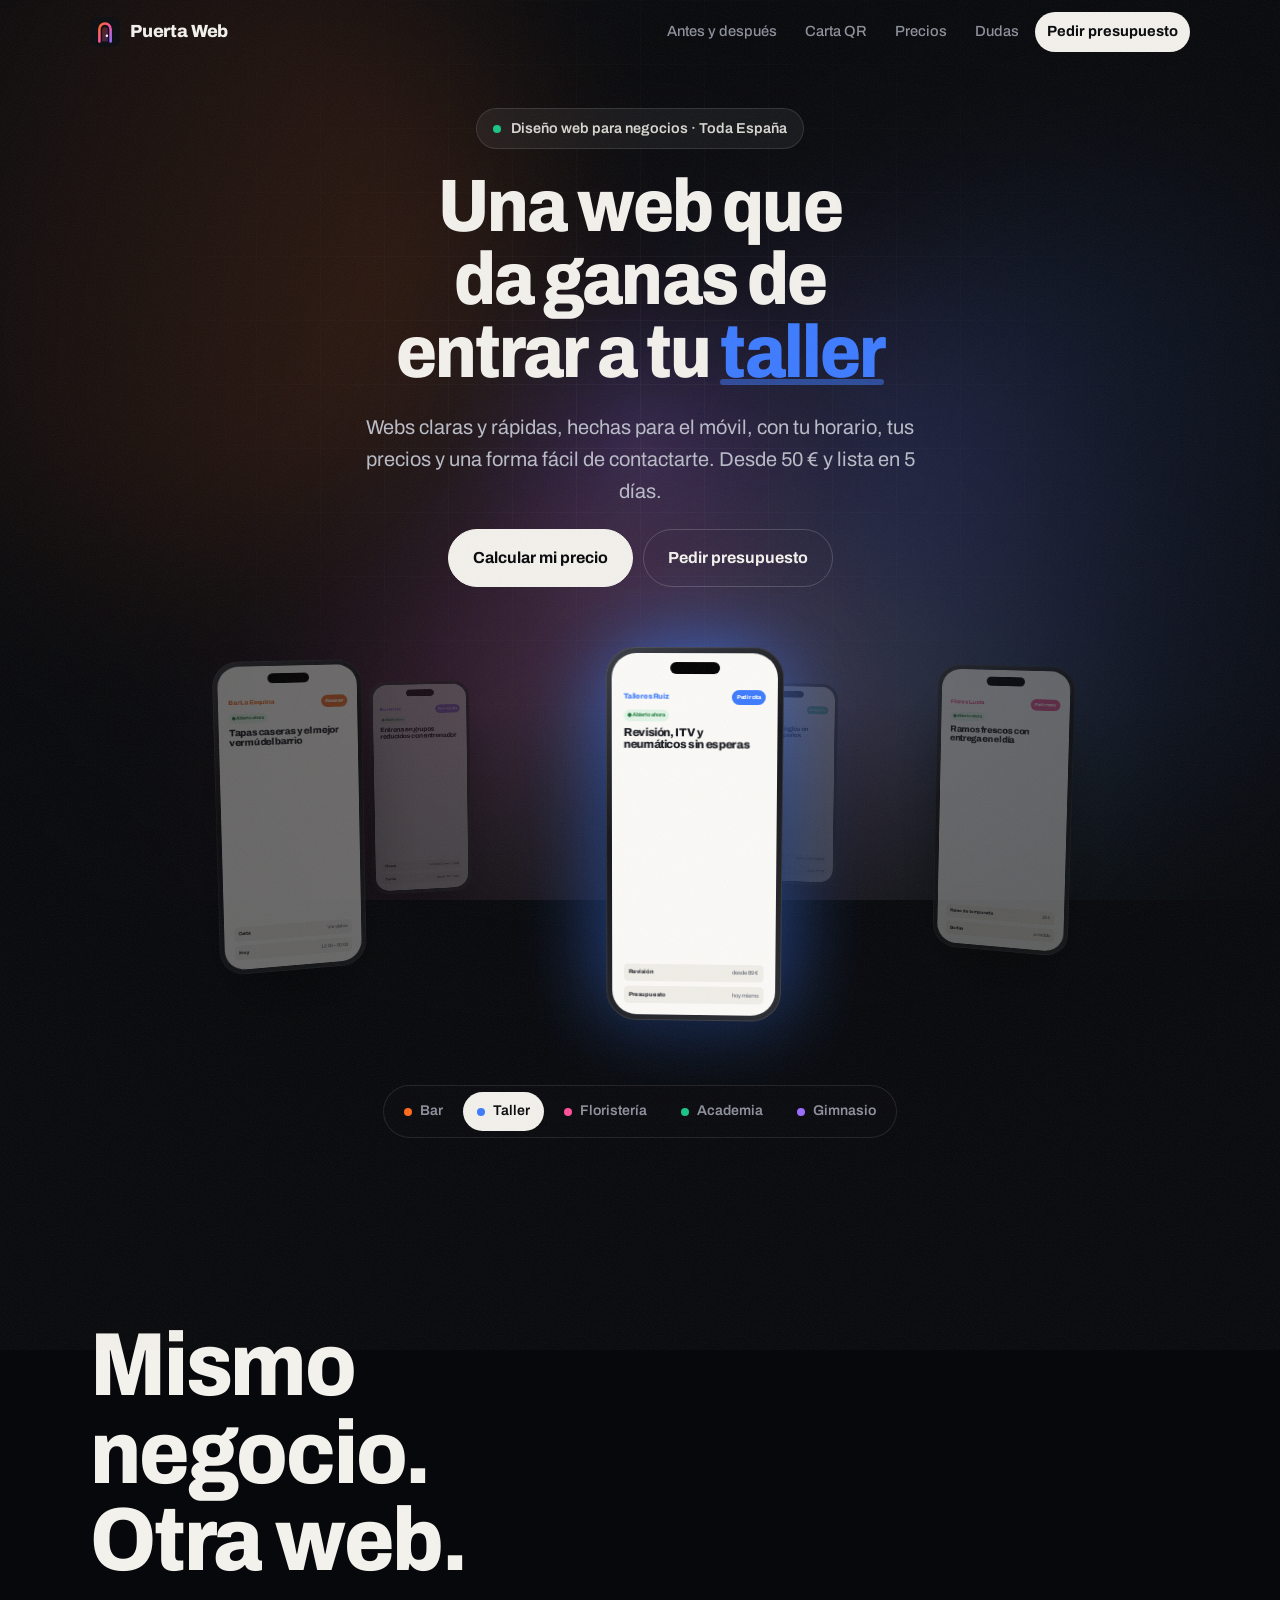
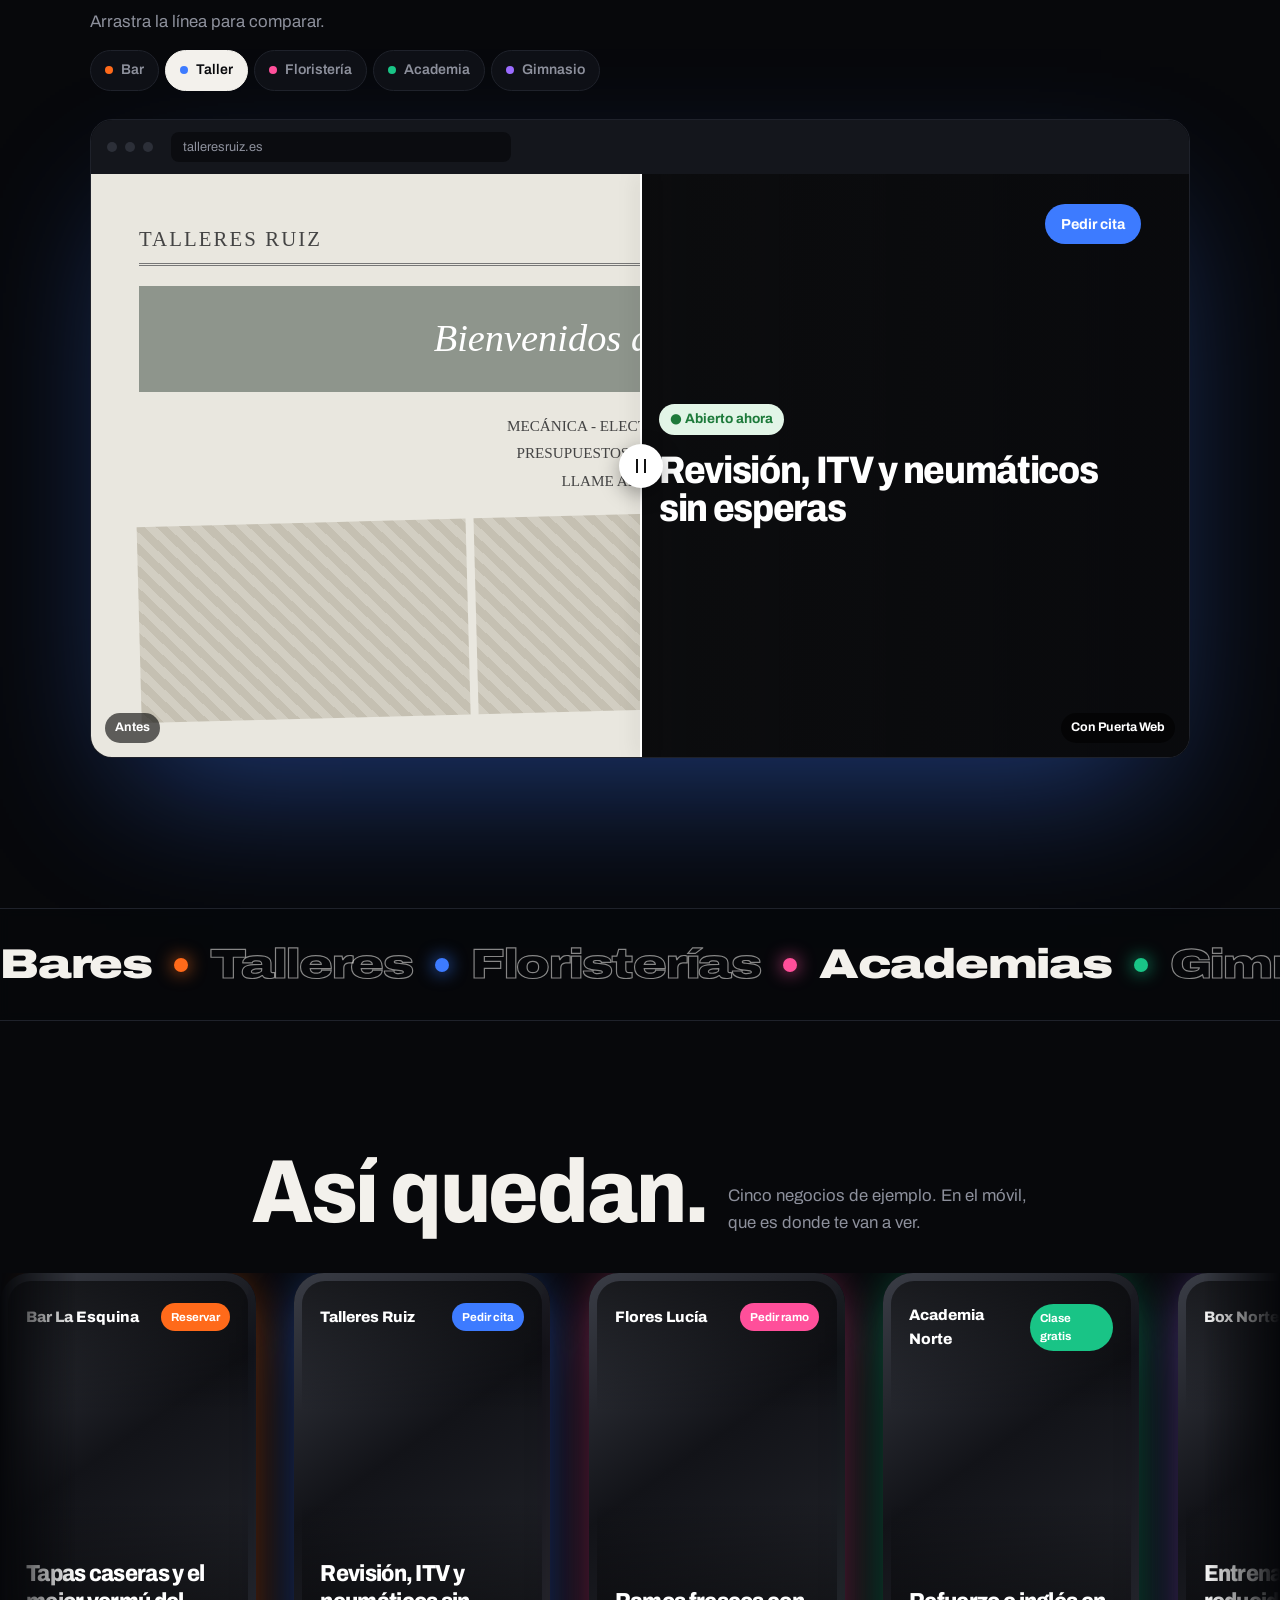
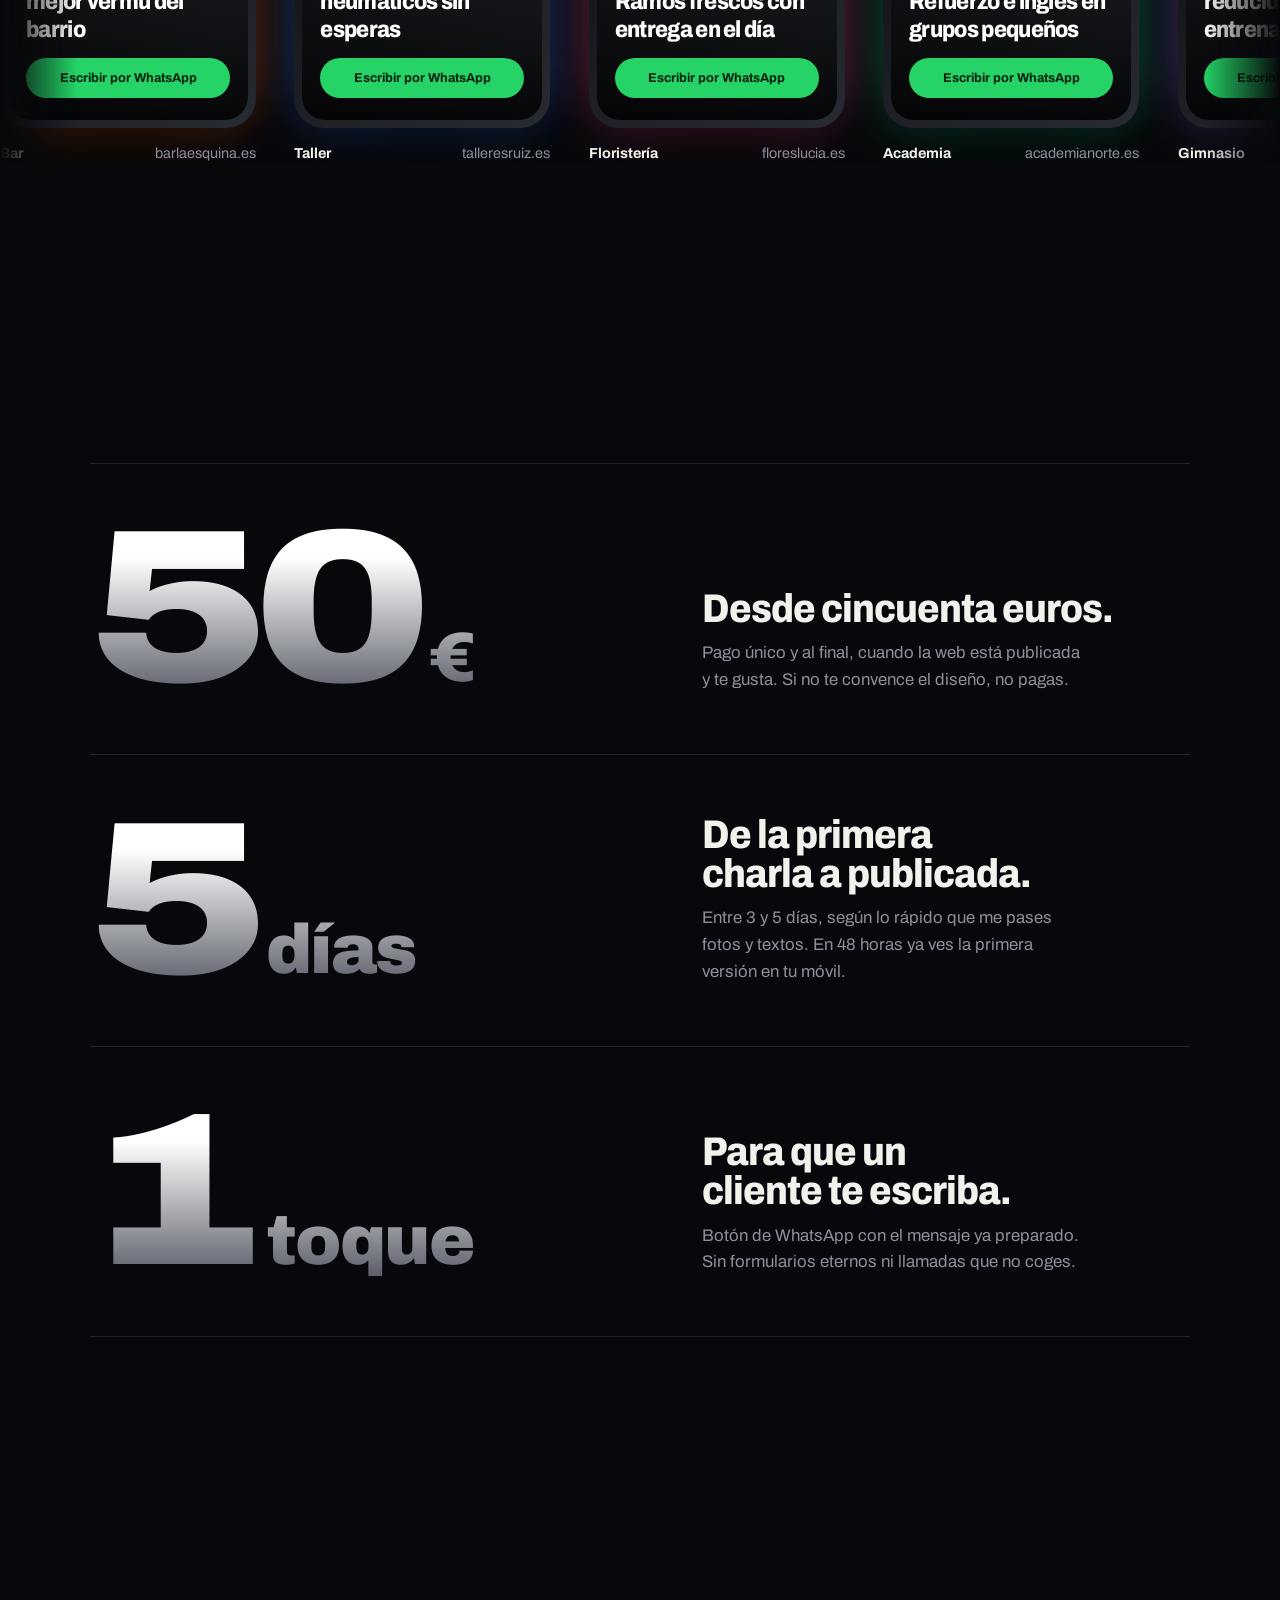
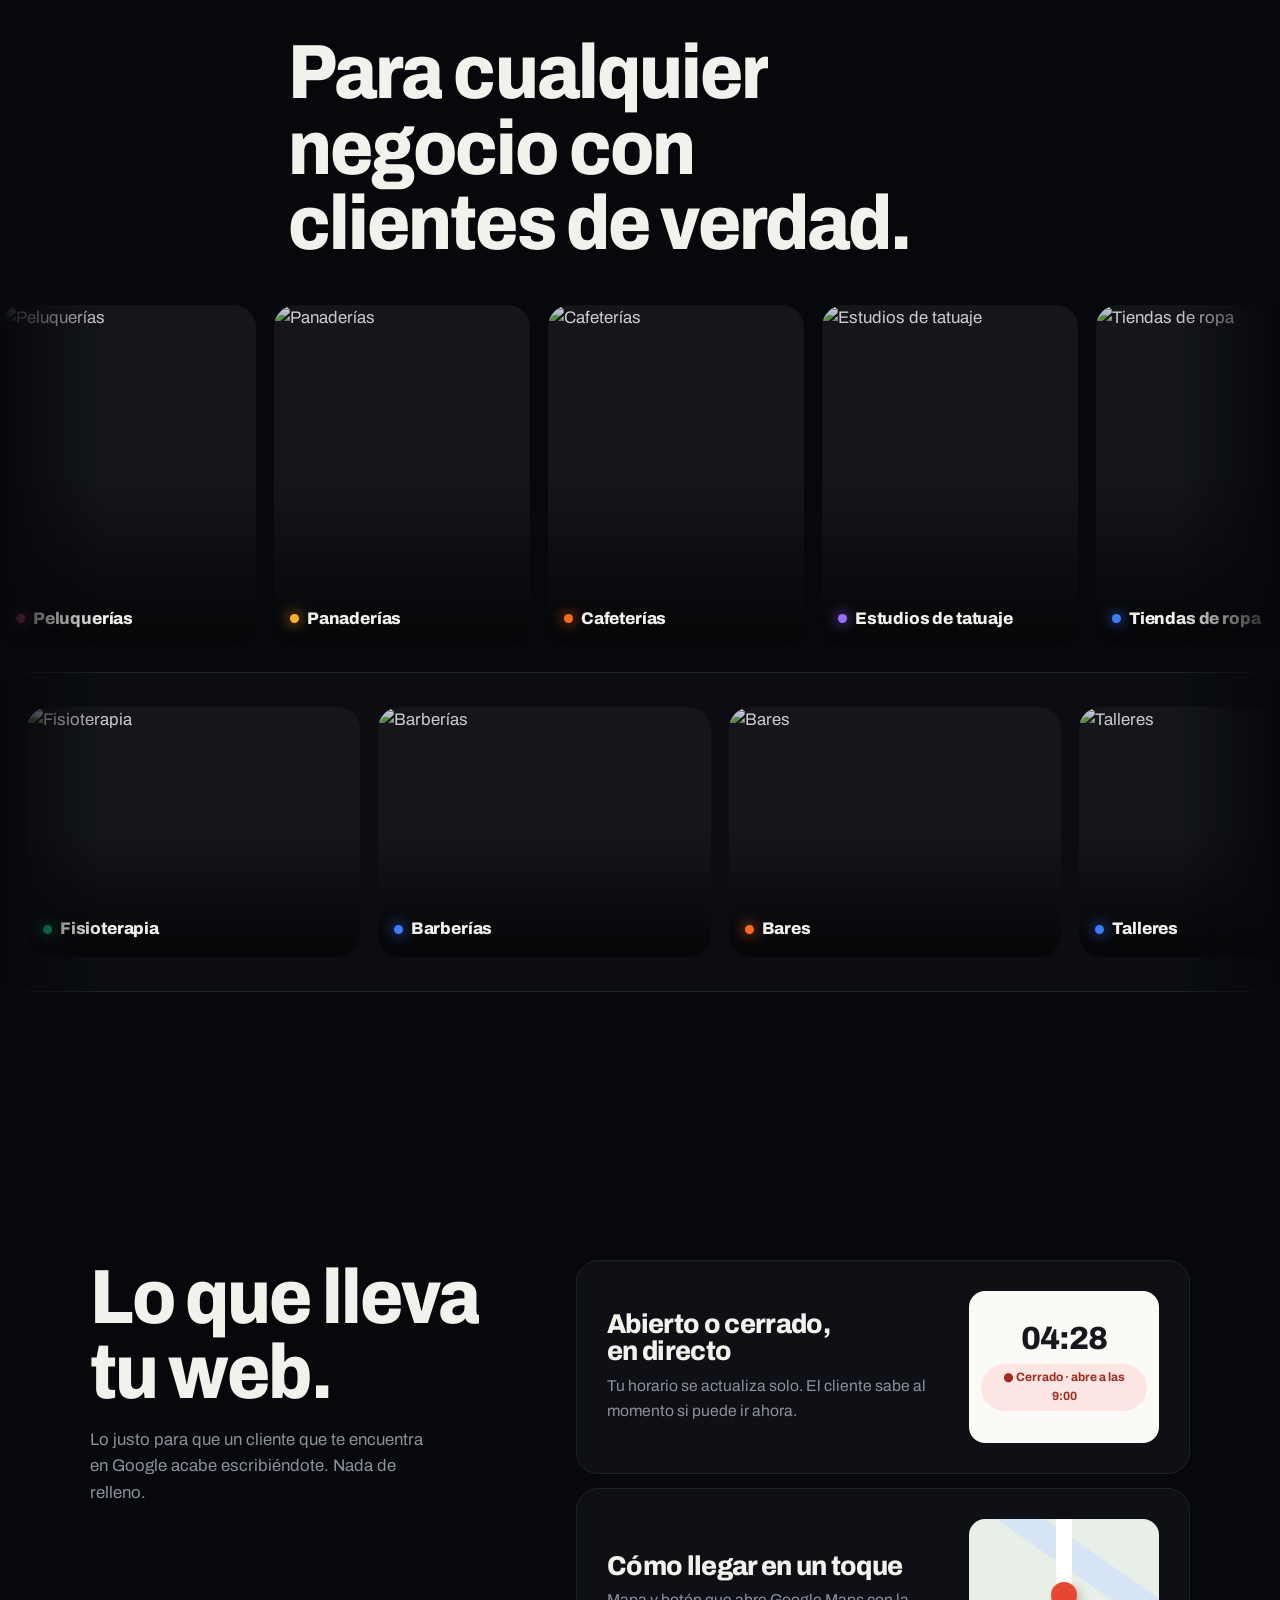
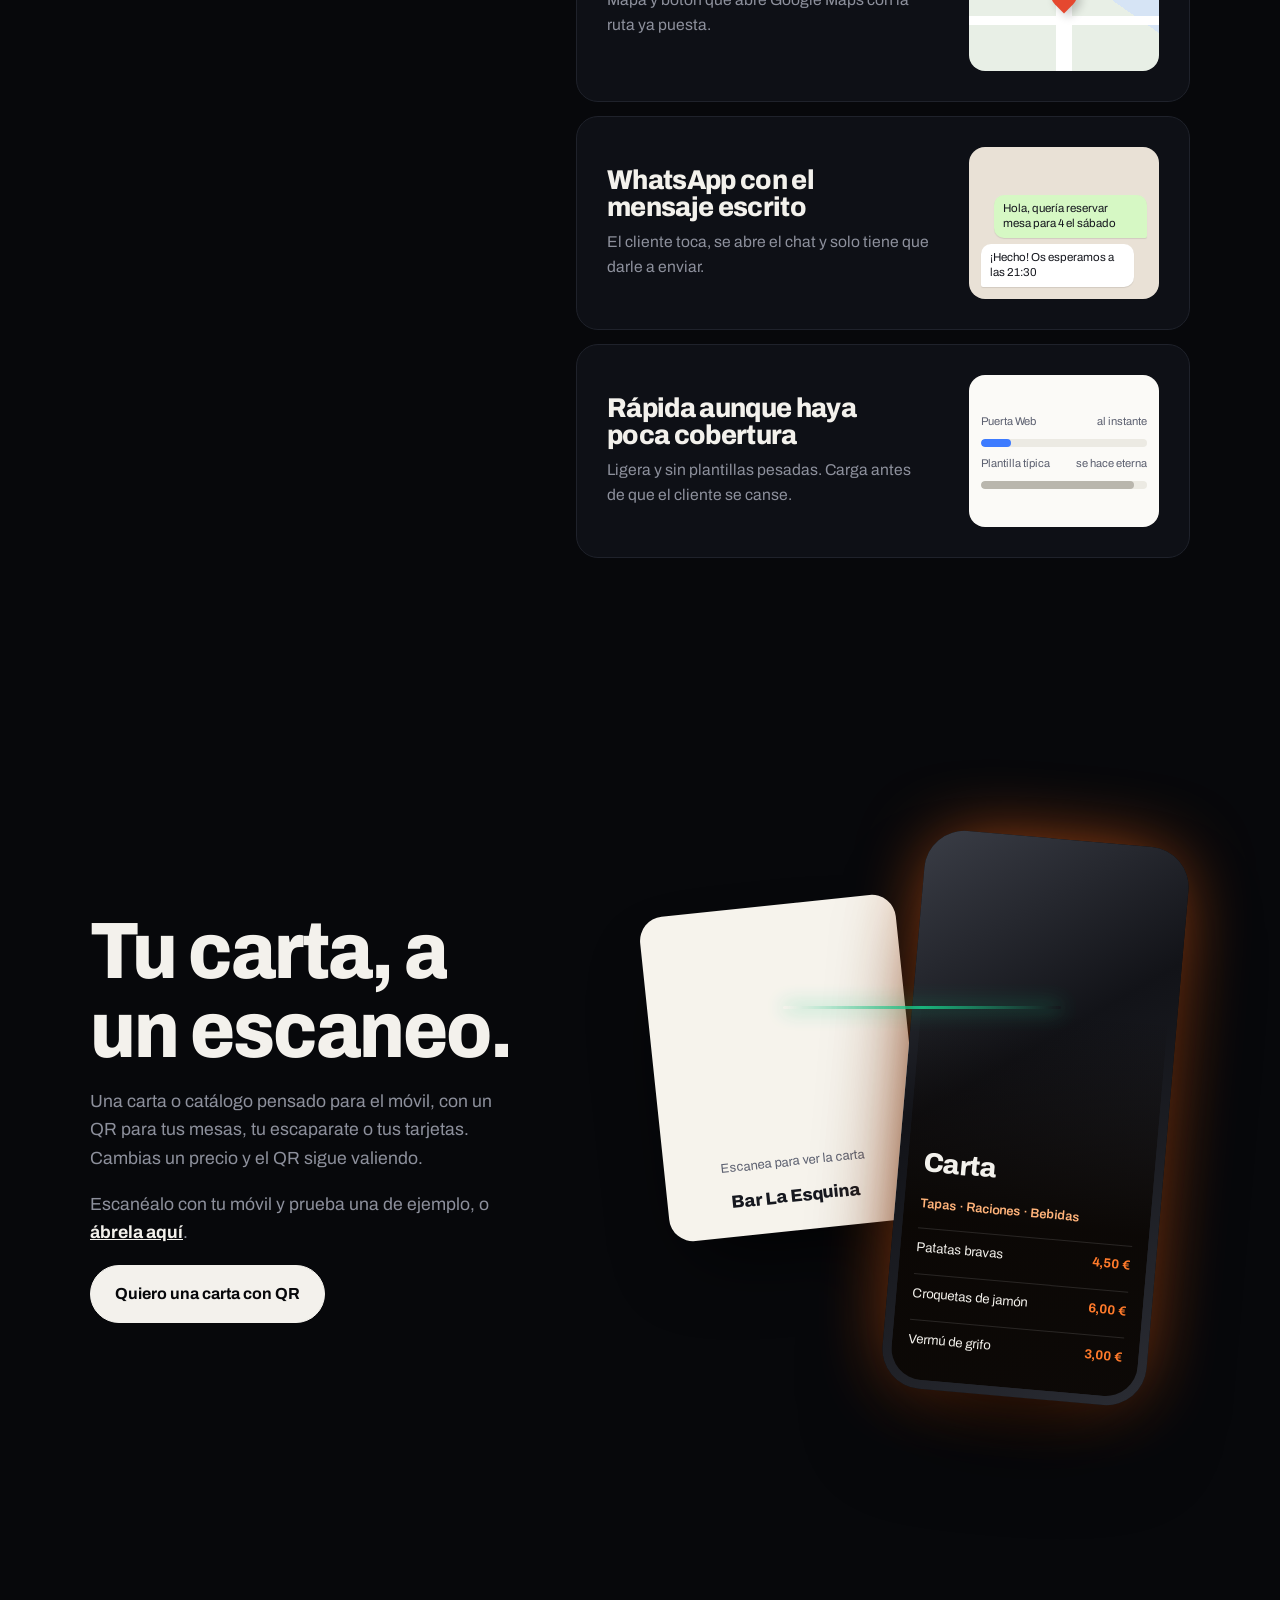
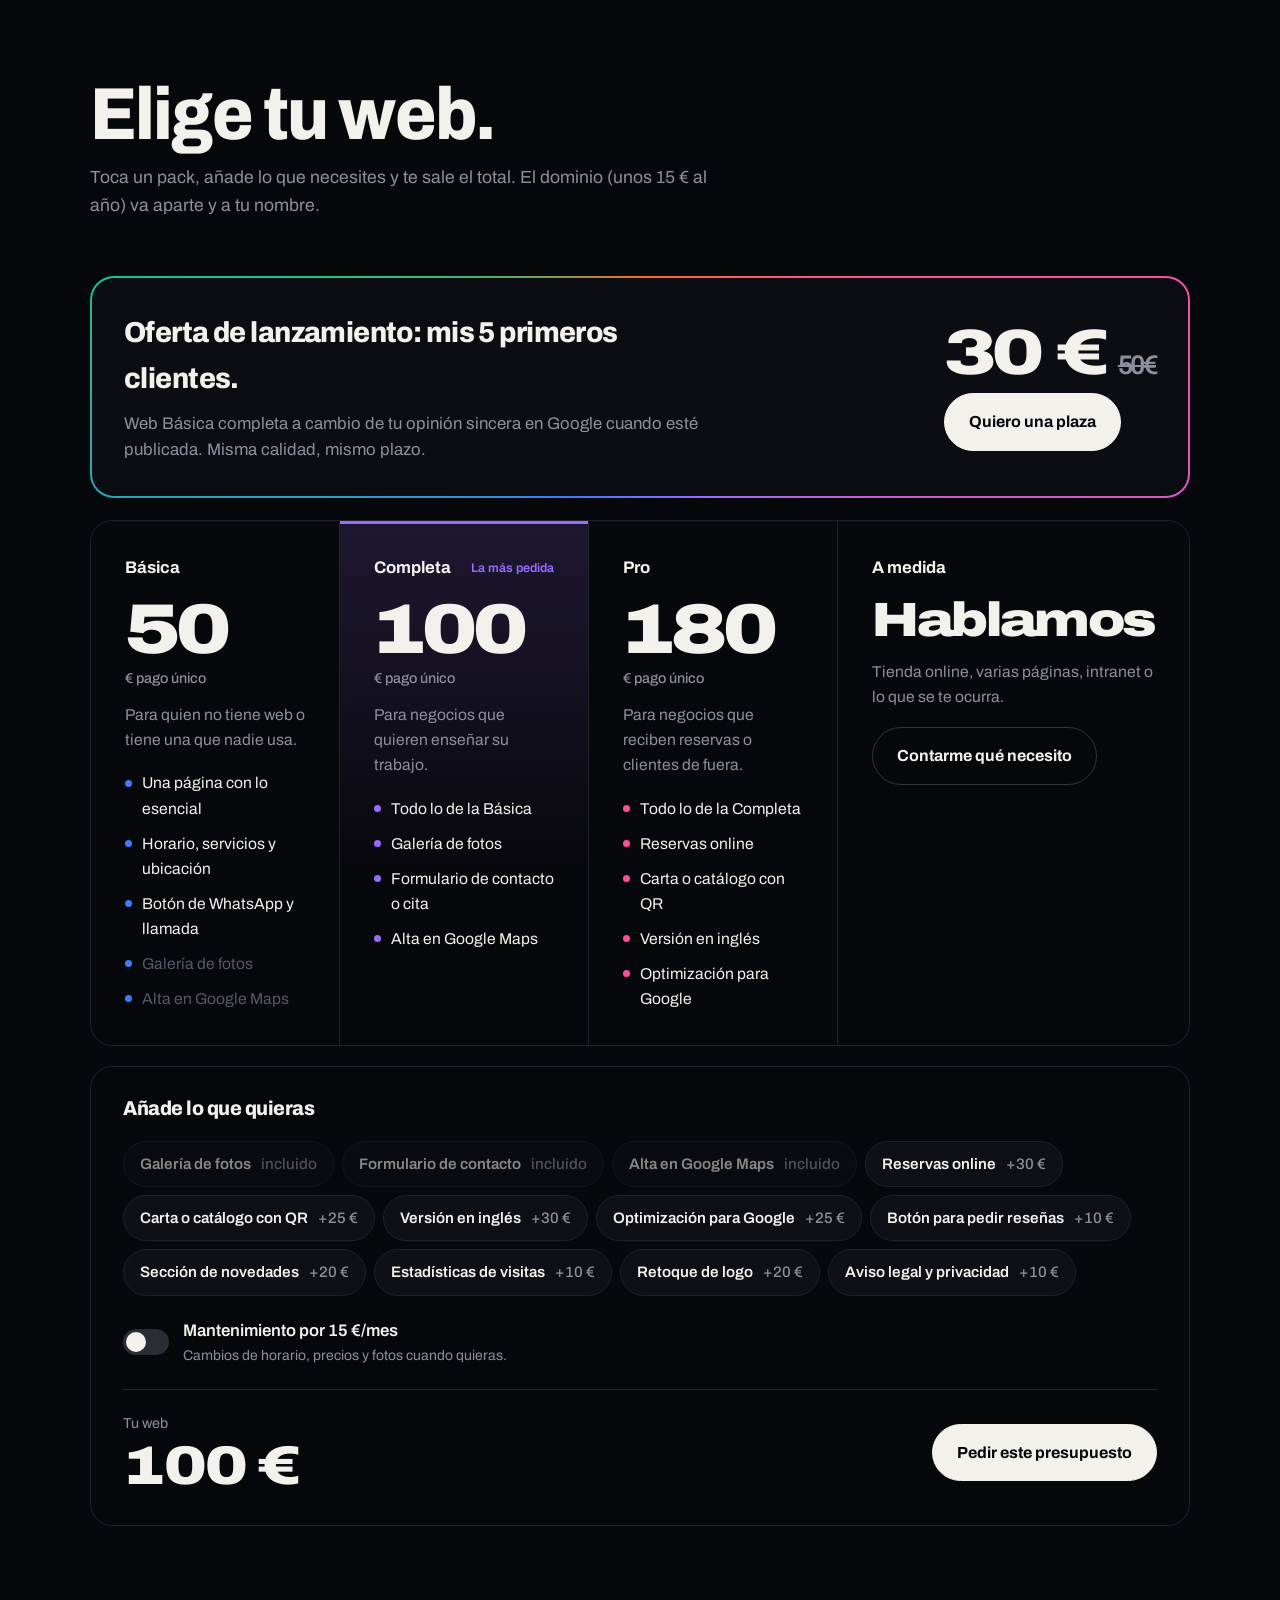
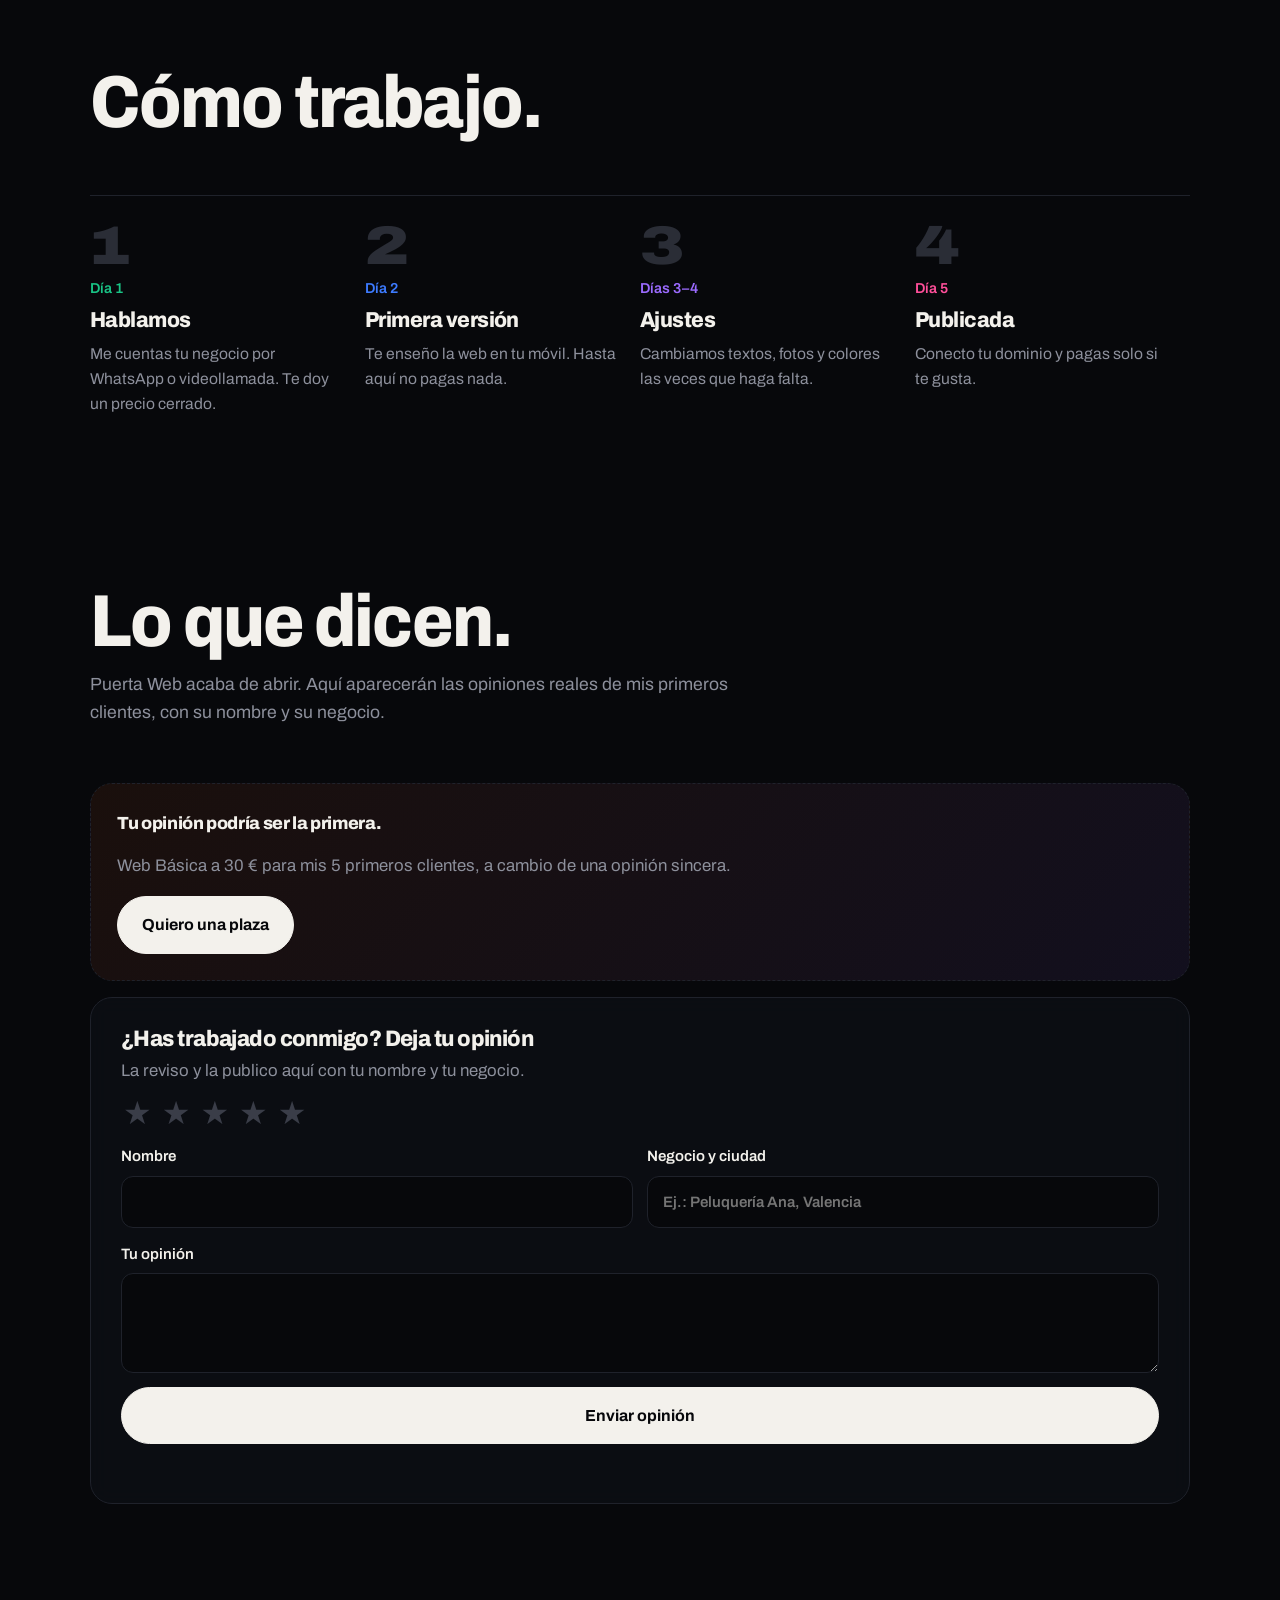
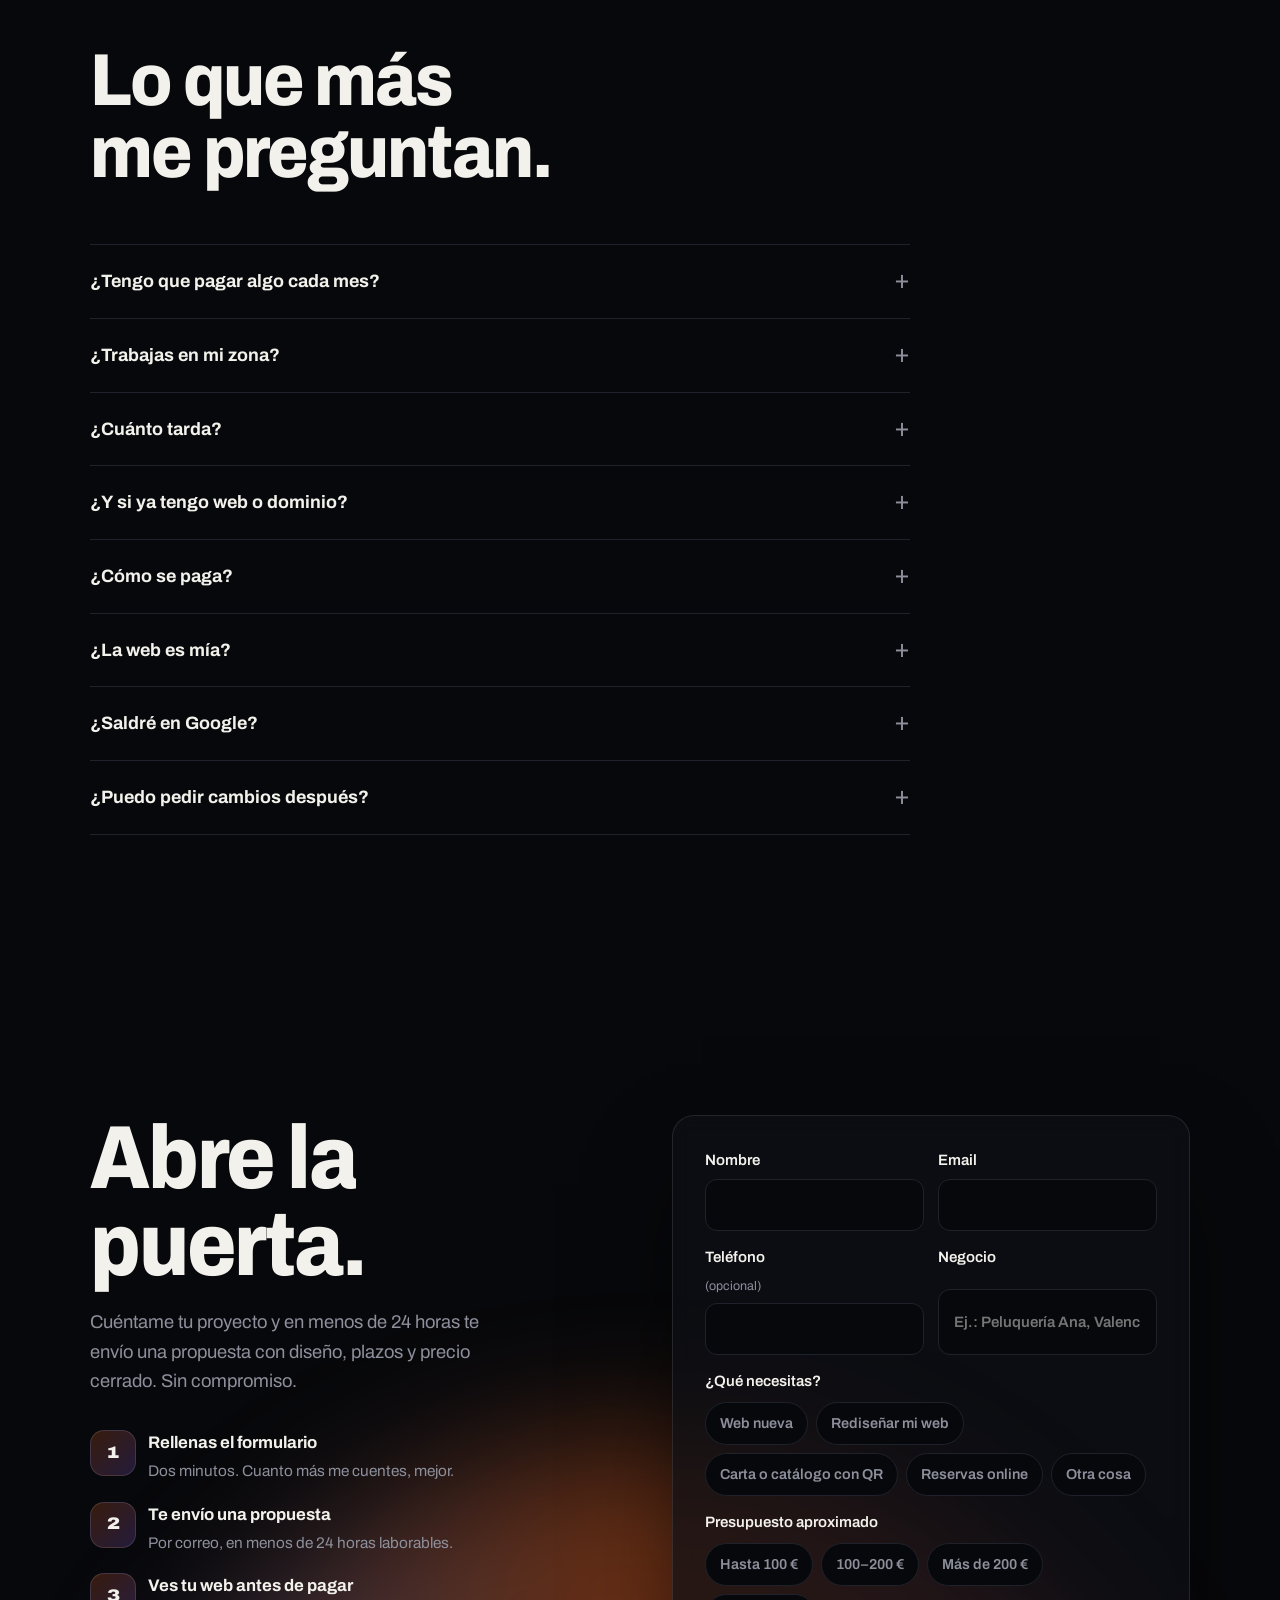
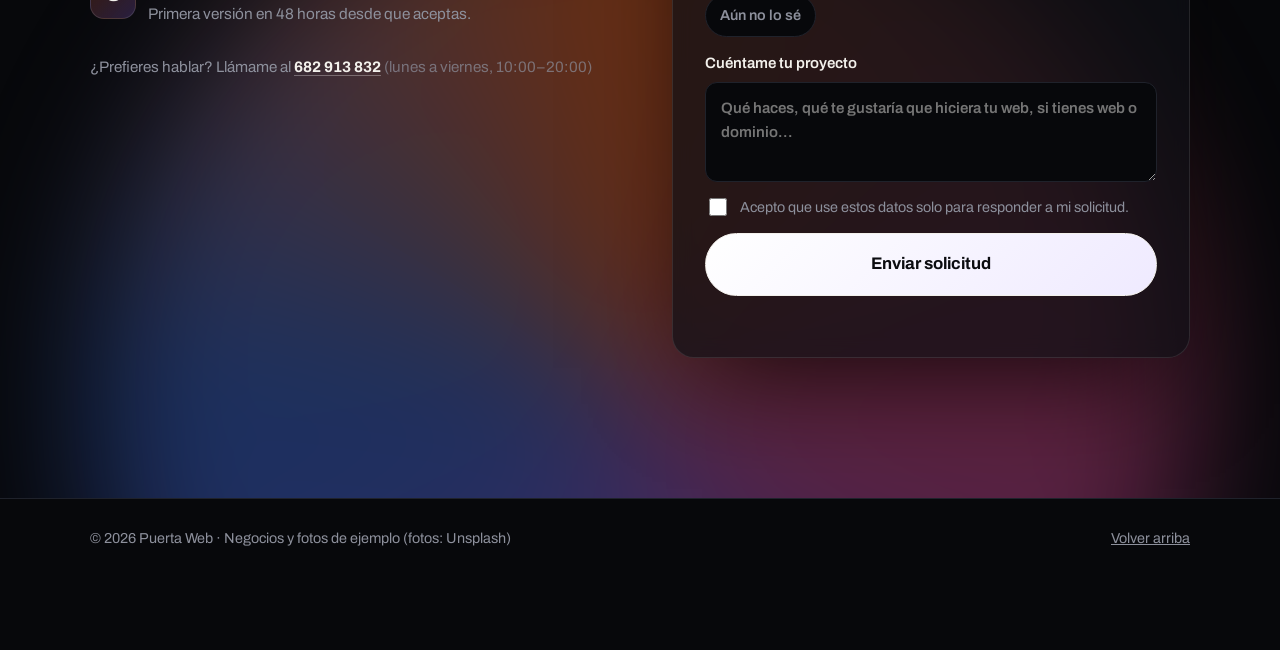
==== commit 41405029: "Scroll normal: la galería se mueve sola sin frenar el scroll Co-Authored-By: Claude Opus 5.5 <norepl" ====
--- a/index.html
+++ b/index.html
@@ -421,6 +421,15 @@
 /* ===== Botones magnéticos ===== */
 .btn{transition:transform .25s cubic-bezier(.2,.8,.2,1),background .2s}
 
+
+/* ===== Galería sin secuestrar el scroll ===== */
+#galeria{height:auto!important}
+#galeria .pin2{position:static!important;height:auto!important;padding-block:clamp(80px,10vw,130px)}
+#galeria .track{transform:none!important;width:max-content;padding-inline:0!important}
+#galeria .gwrap{overflow:hidden;-webkit-mask-image:linear-gradient(90deg,transparent,#000 6%,#000 94%,transparent);mask-image:linear-gradient(90deg,transparent,#000 6%,#000 94%,transparent)}
+@media (prefers-reduced-motion:no-preference){#galeria .track{animation:wl 45s linear infinite}#galeria .gwrap:hover .track{animation-play-state:paused}}
+#galeria .card{width:clamp(220px,20vw,280px)!important}
+@media (max-width:700px){#galeria .card{width:62vw!important}}
 
 /* ===== Muro de fotos ===== */
 .wall{padding-block:clamp(70px,10vw,130px);display:grid;gap:18px;overflow:hidden}
@@ -635,7 +644,7 @@
   <section id="galeria" aria-label="Webs de ejemplo">
     <div class="pin2">
       <div class="wrap g-head"><h2>Así quedan.</h2><p>Cinco negocios de ejemplo. En el móvil, que es donde te van a ver.</p></div>
-      <div class="track" id="track"></div>
+      <div class="gwrap"><div class="track" id="track"></div></div>
     </div>
   </section>
 
@@ -910,8 +919,9 @@
   BIZ.forEach(b=>{const f=document.createElement("figure");f.className="card";f.style.margin=0;f.style.setProperty("--c",b.c);
     f.innerHTML=`<div class="ph"><div class="sc" style="background-image:url(${b.img})"><div class="ov"><div class="t">${b.name}<span>${b.cta}</span></div><div><strong>${b.line}</strong><div class="w">Escribir por WhatsApp</div></div></div></div></div><figcaption><b>${b.chip}</b><span>${b.url}</span></figcaption>`;
     $("track").appendChild(f);});
+  [...$("track").children].forEach(c=>{const d=c.cloneNode(true);d.setAttribute("aria-hidden","true");$("track").appendChild(d);});
   const gal=$("galeria"),track=$("track");
-  function galScroll(){if(innerWidth<=700){return;}const r=gal.getBoundingClientRect(),tot=gal.offsetHeight-innerHeight,p=Math.min(1,Math.max(0,-r.top/tot));
+  function galScroll(){return;const r=gal.getBoundingClientRect(),tot=gal.offsetHeight-innerHeight,p=Math.min(1,Math.max(0,-r.top/tot));
     const max=track.scrollWidth-innerWidth;track.style.setProperty("--tx",(-p*max)+"px");}
   addEventListener("scroll",galScroll,{passive:true});addEventListener("resize",galScroll);
   function paint(i){
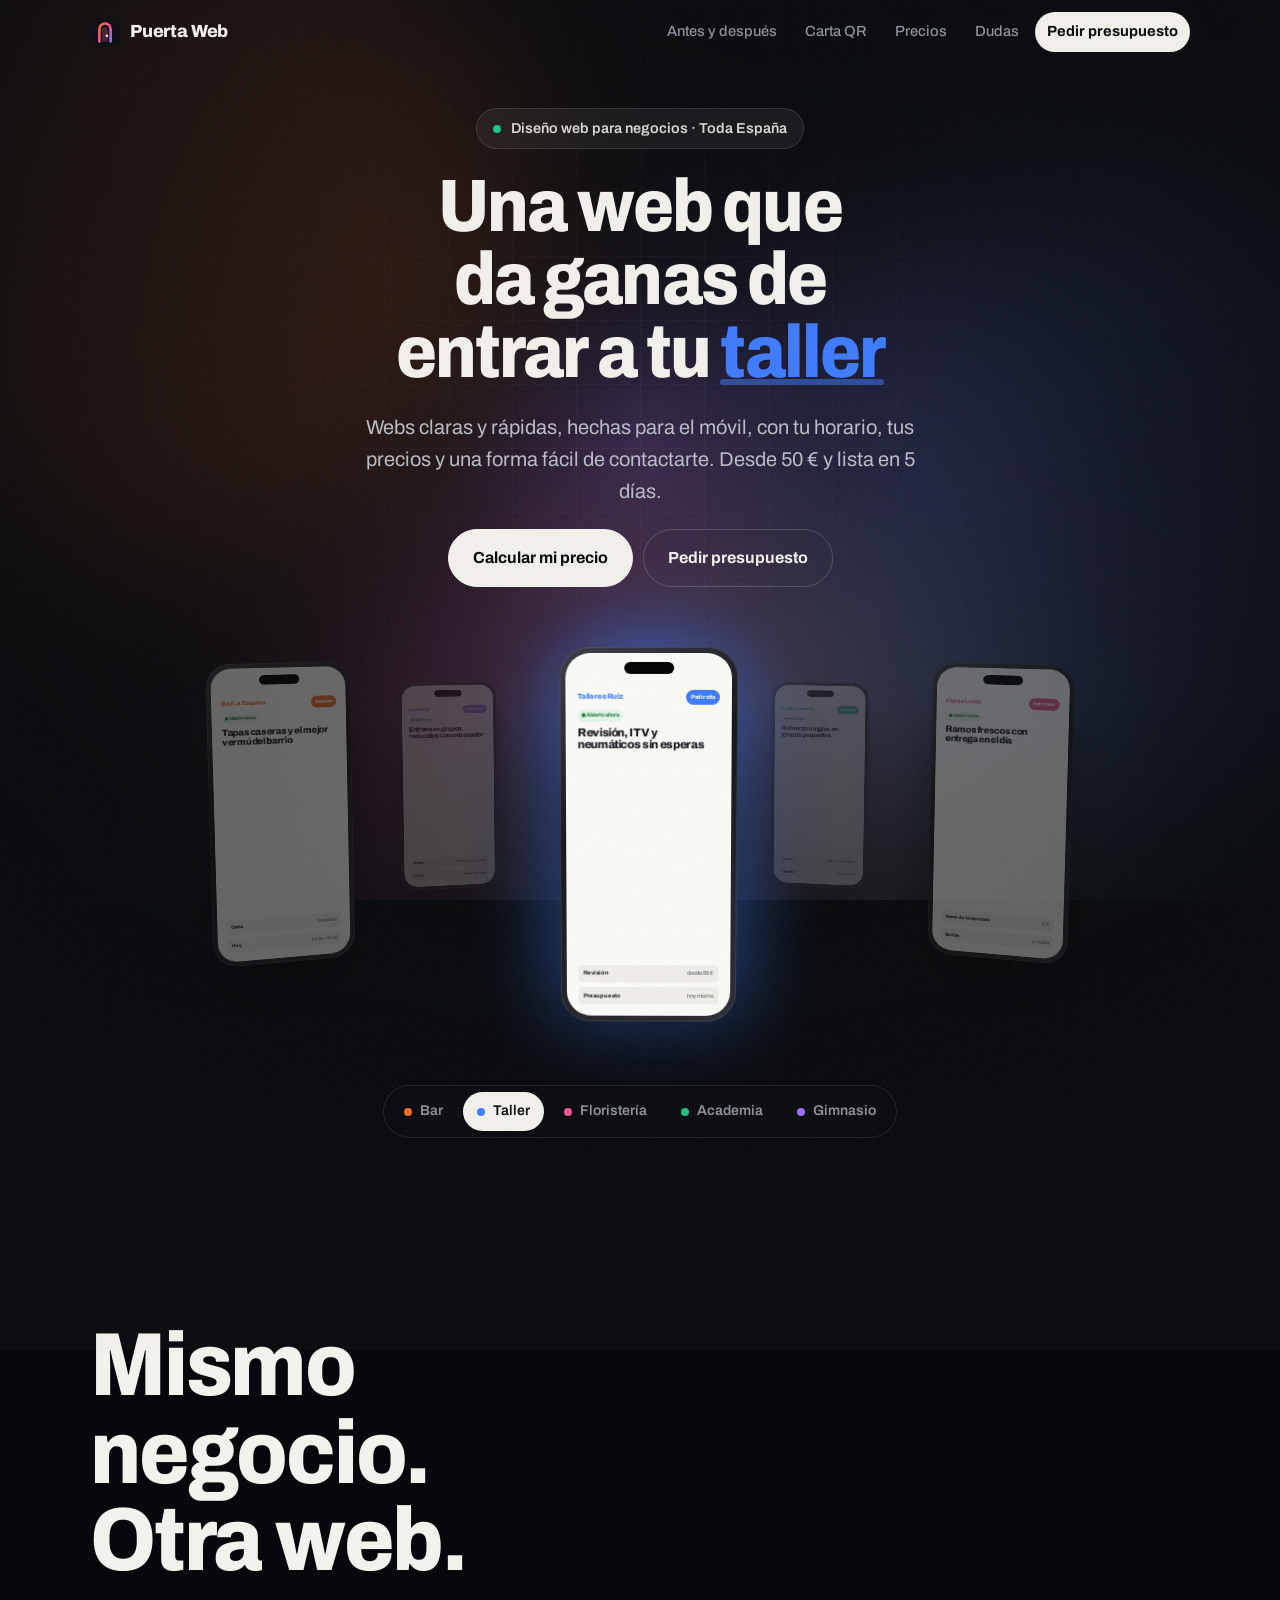
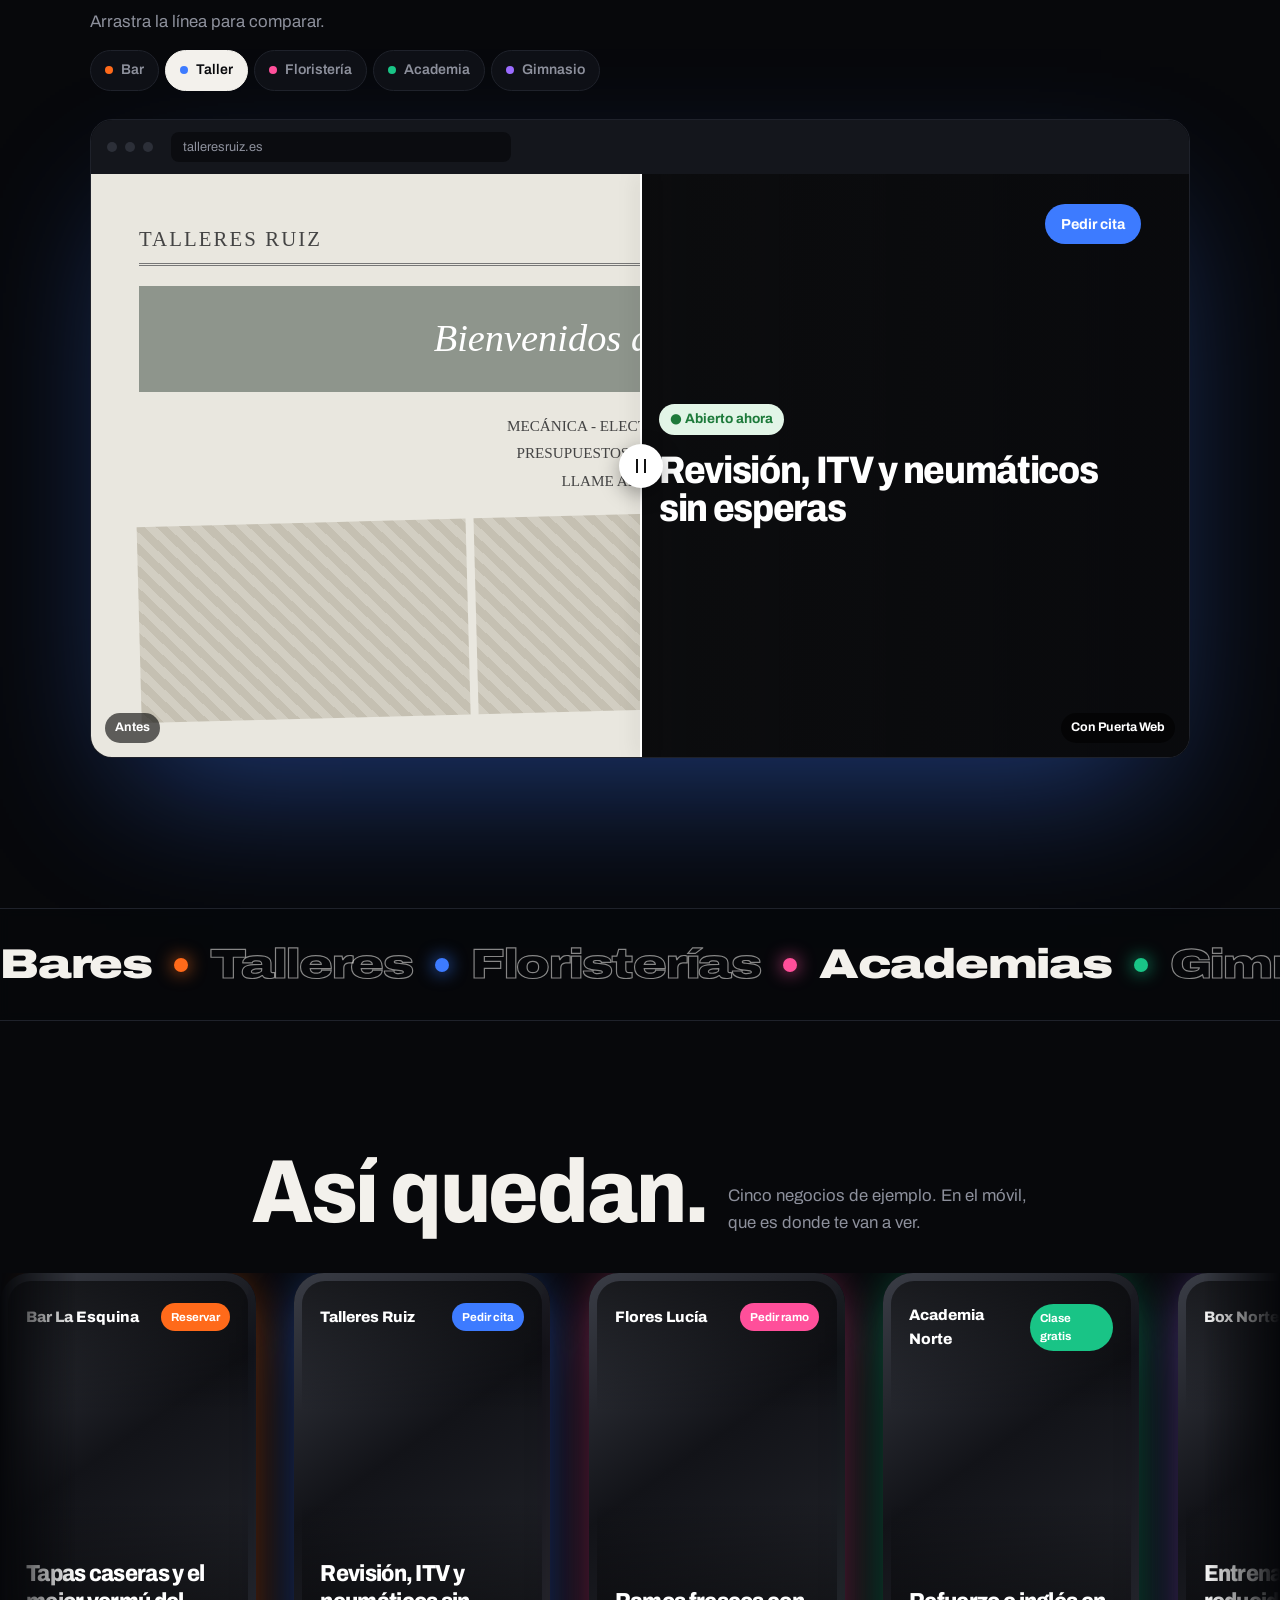
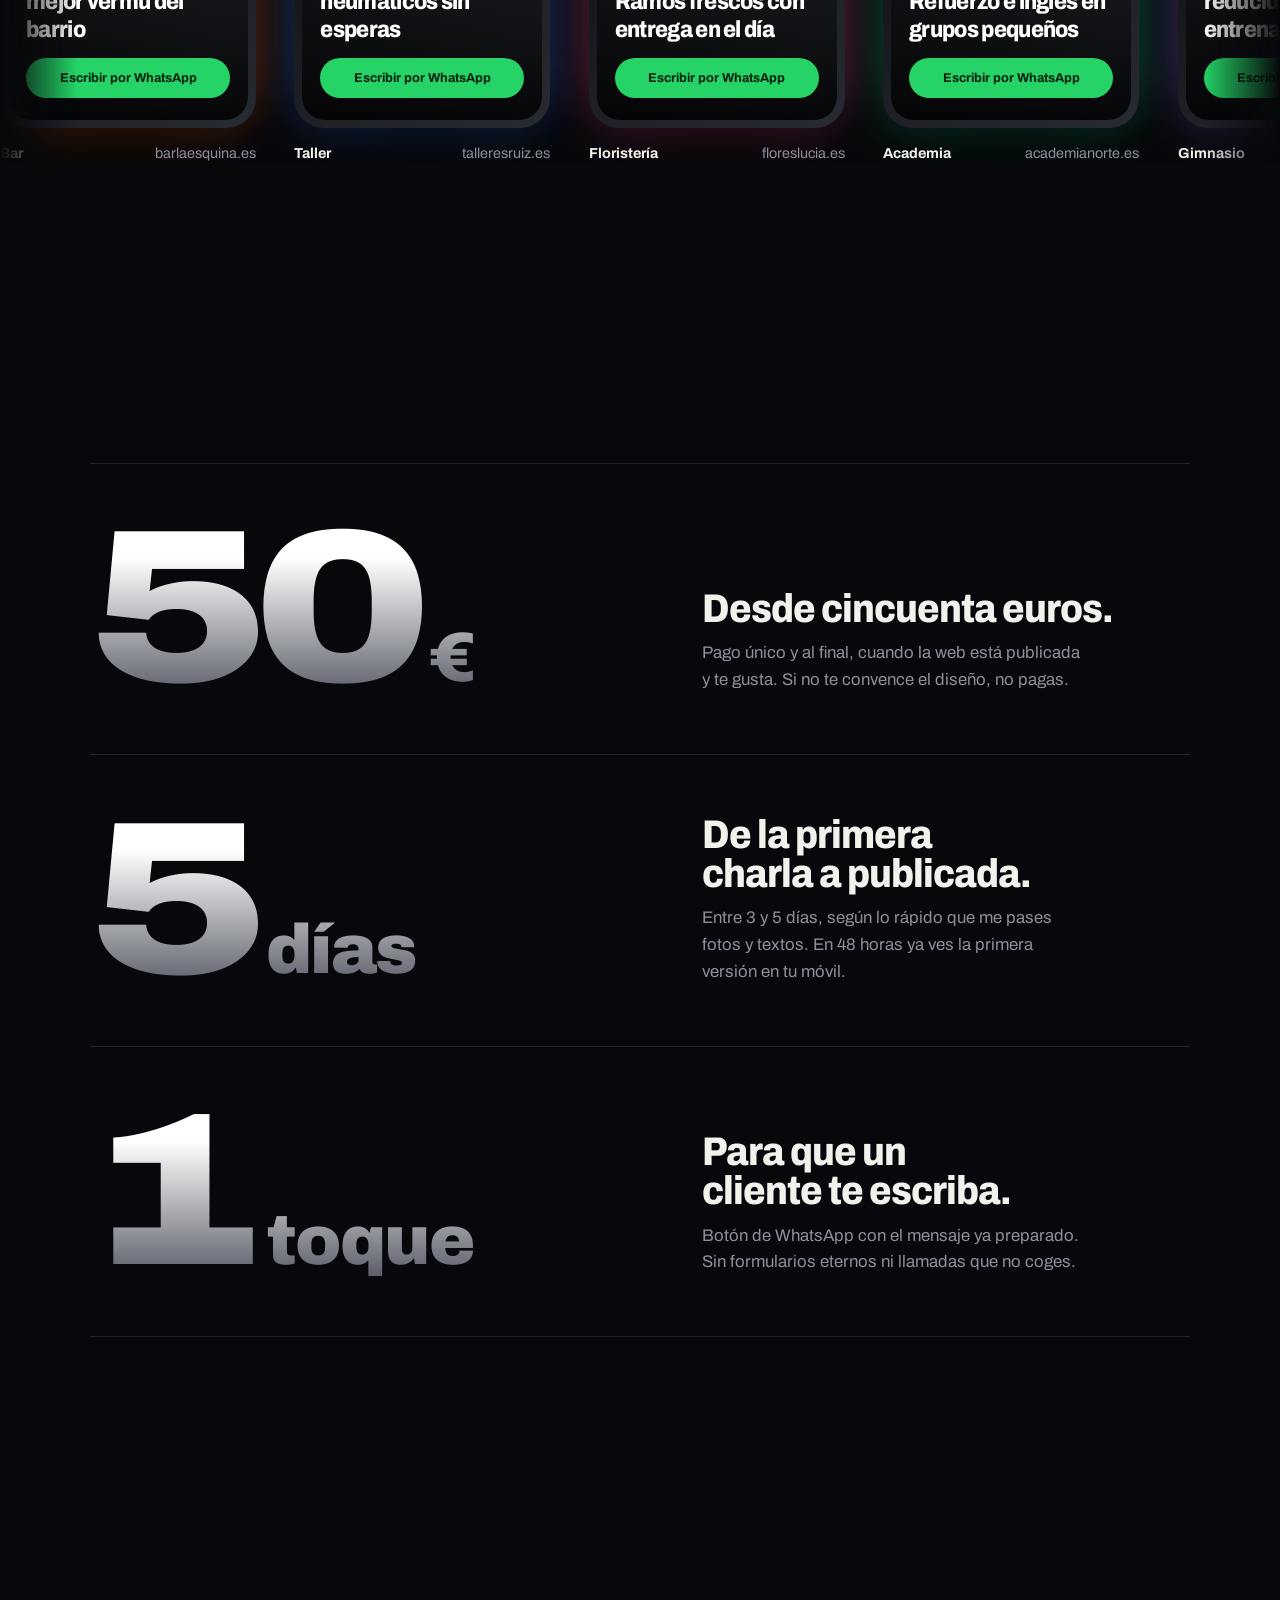
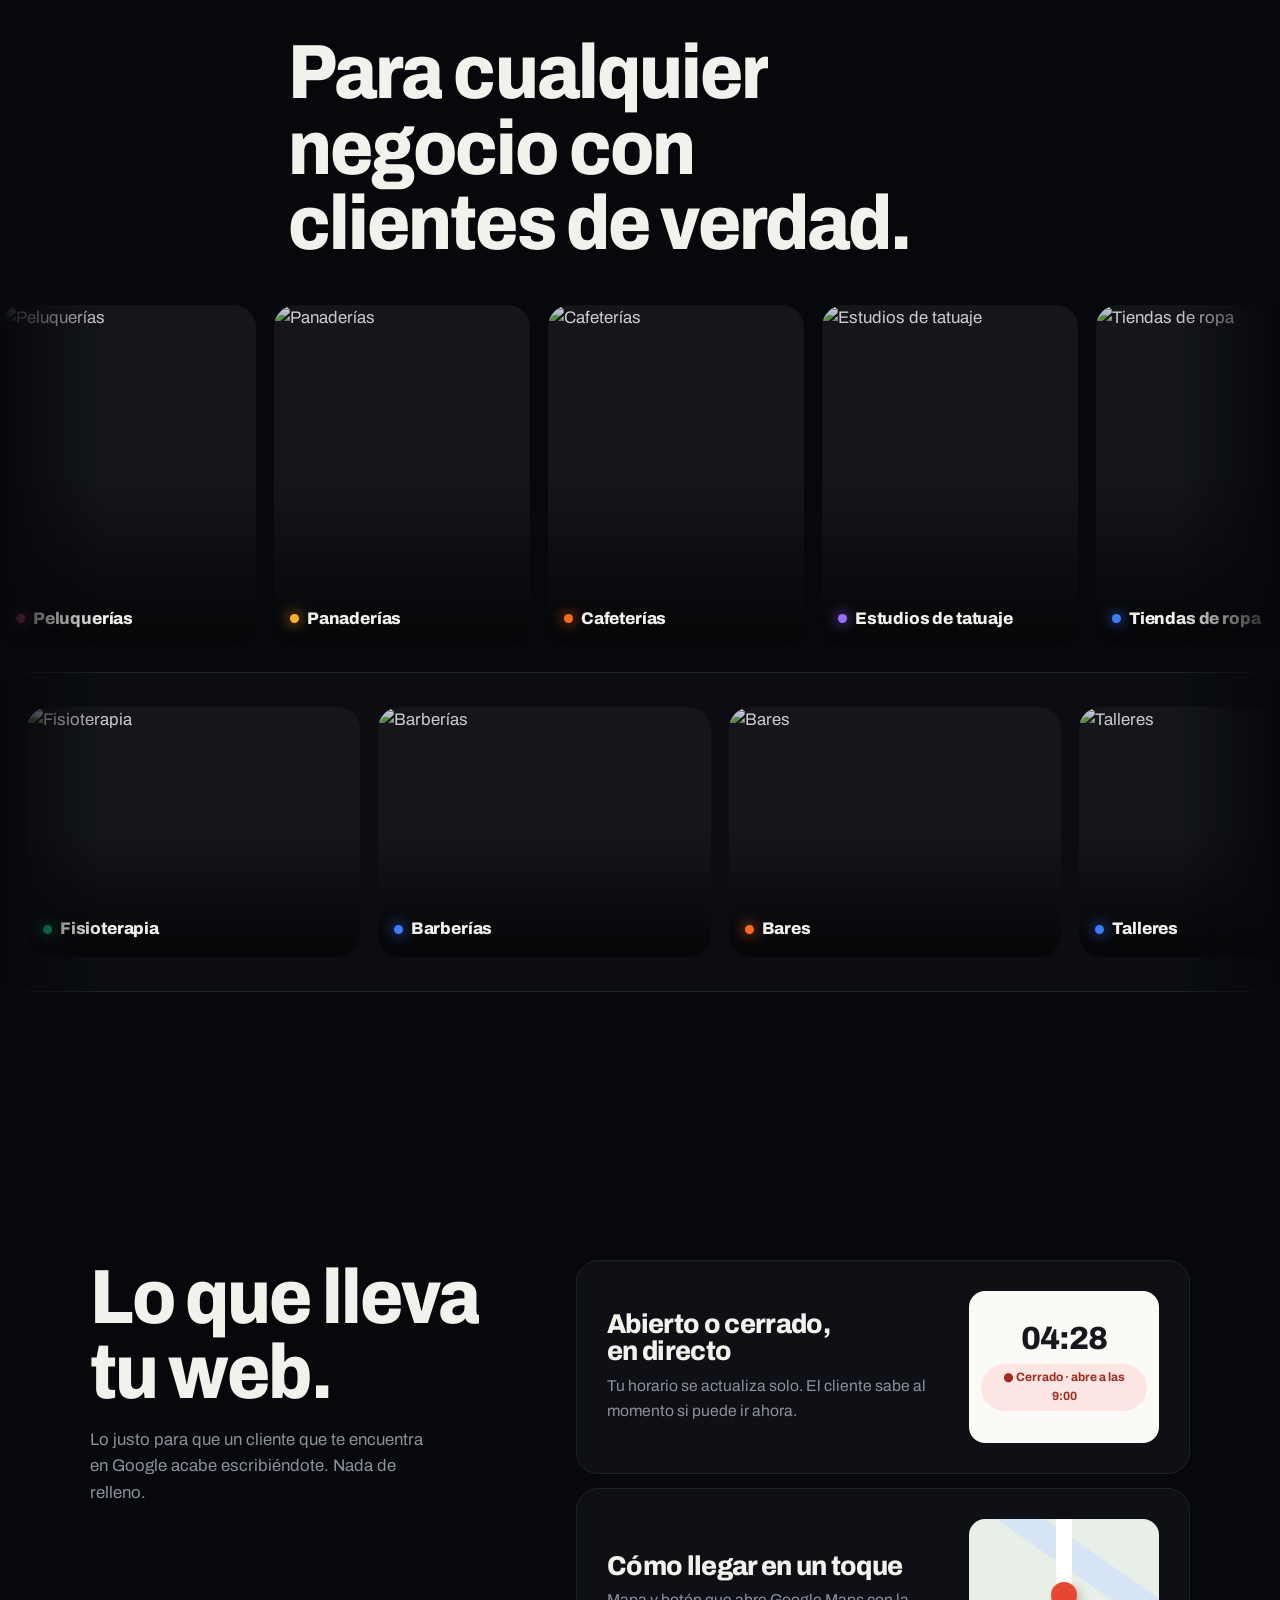
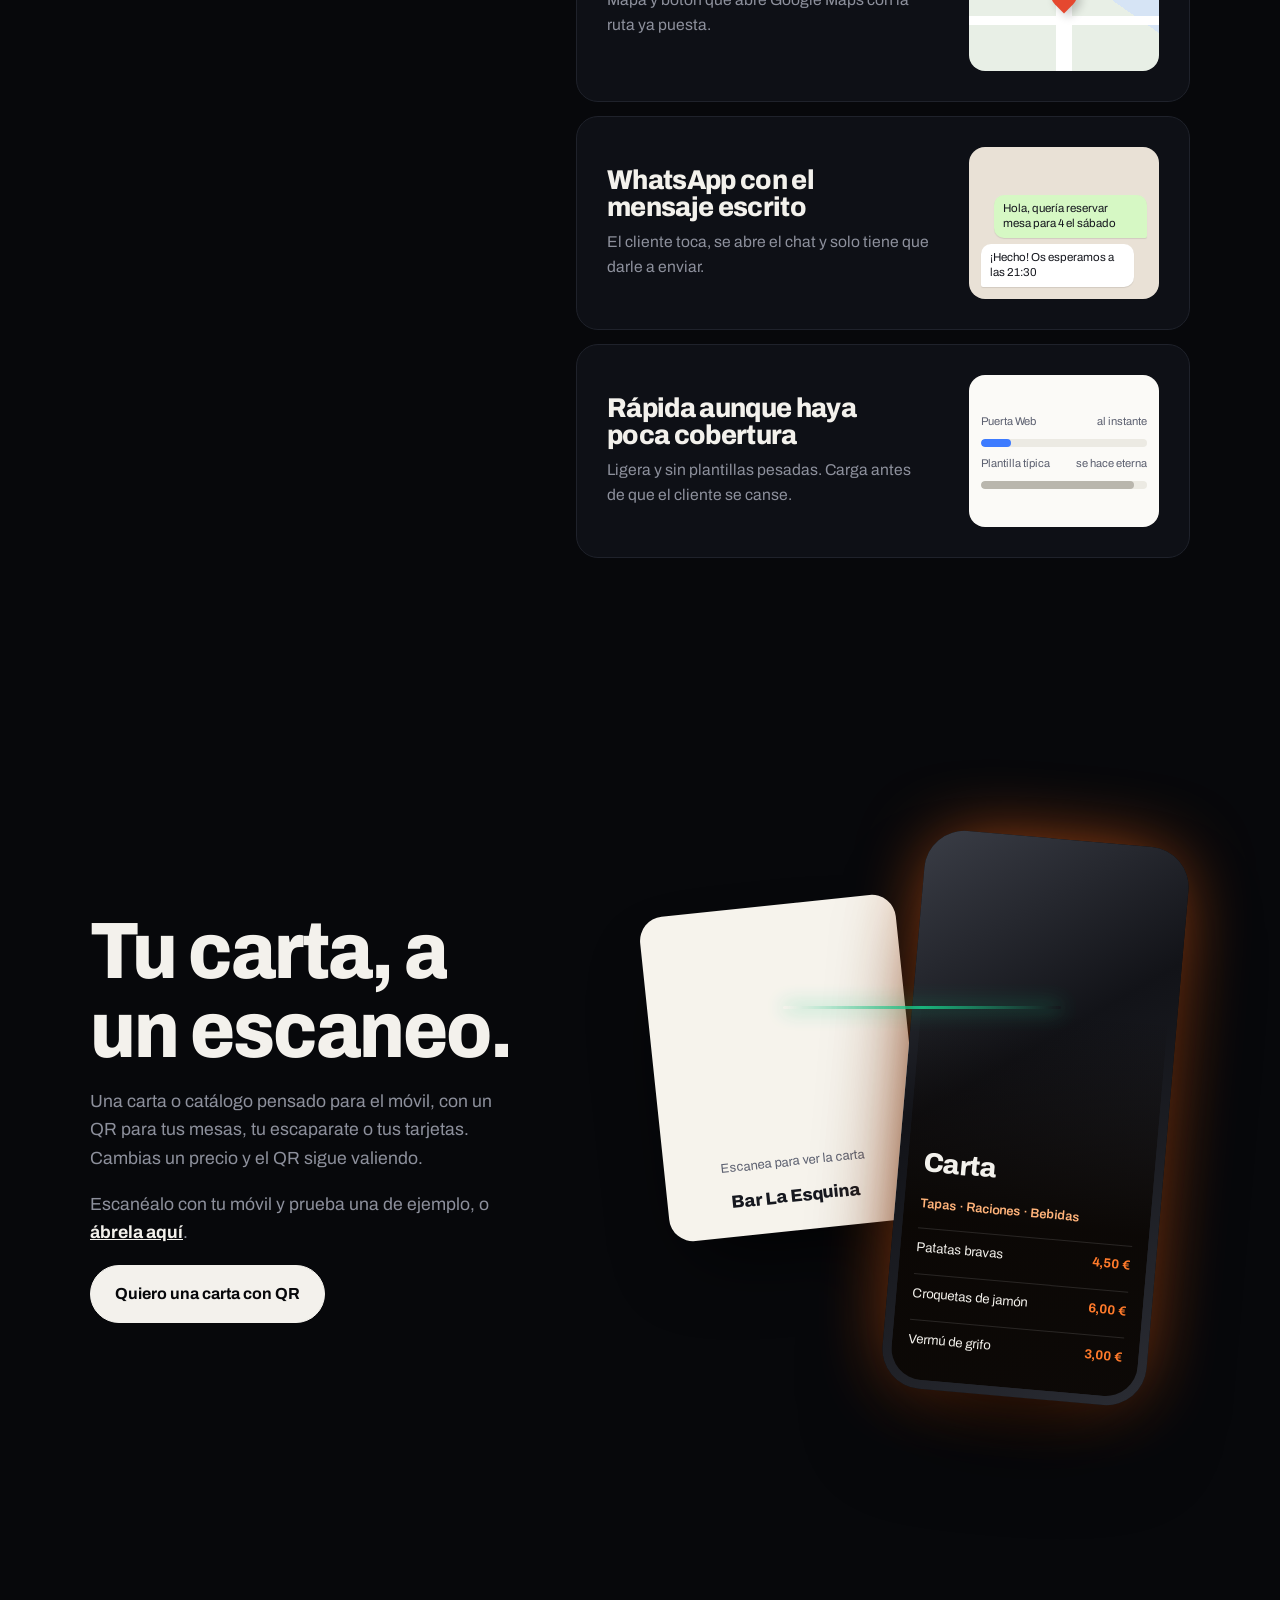
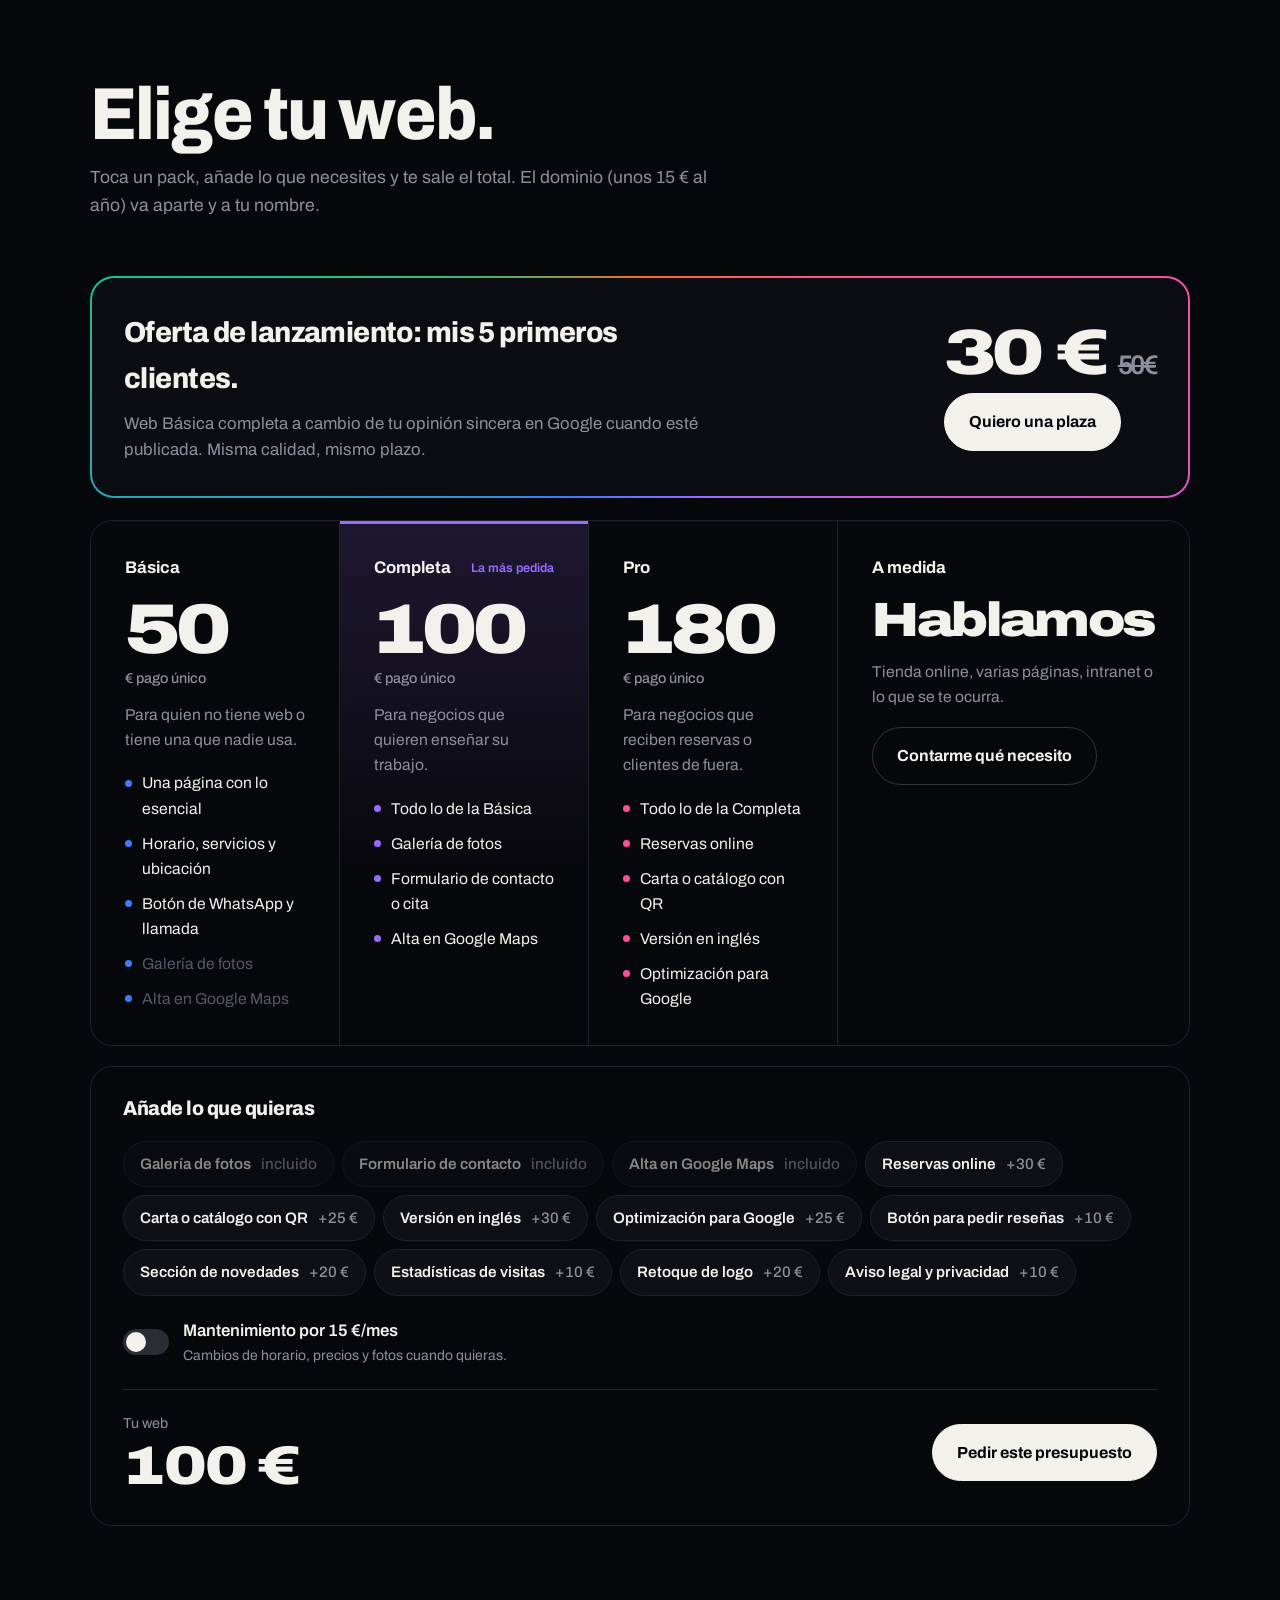
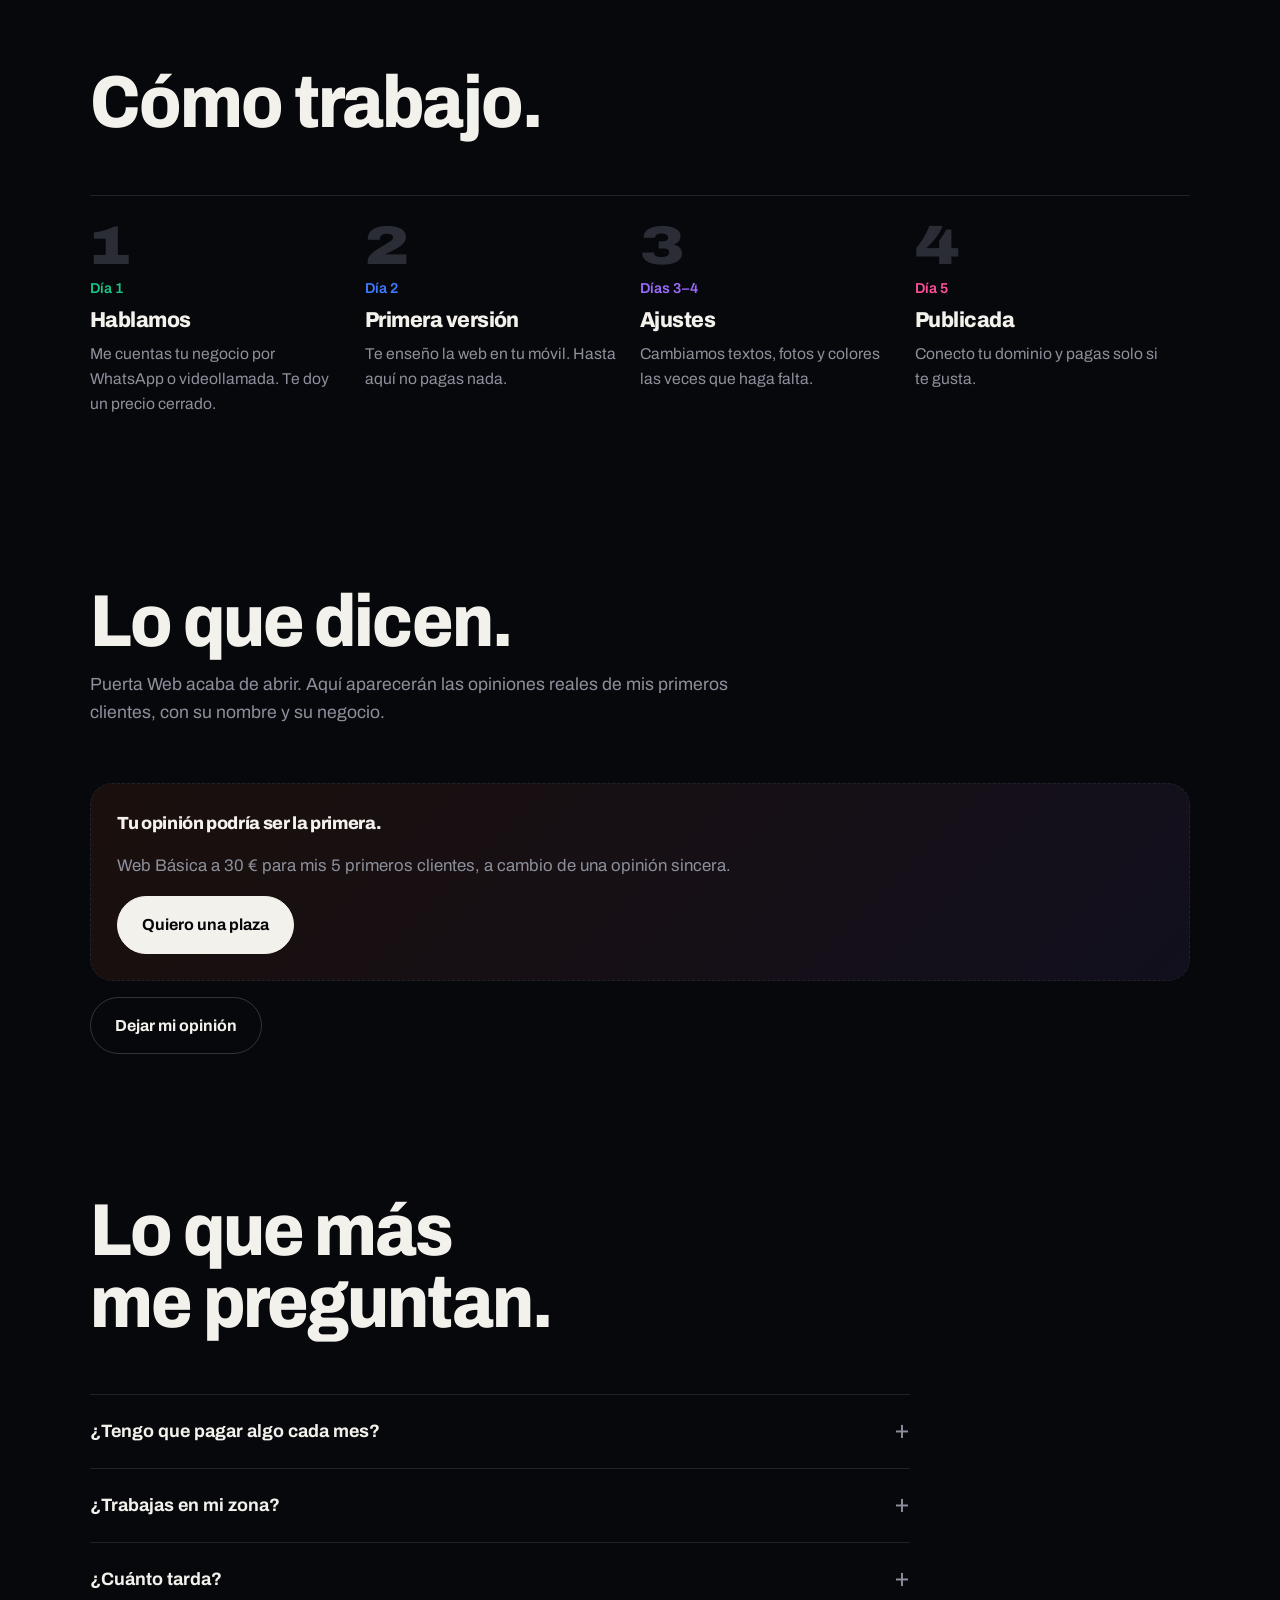
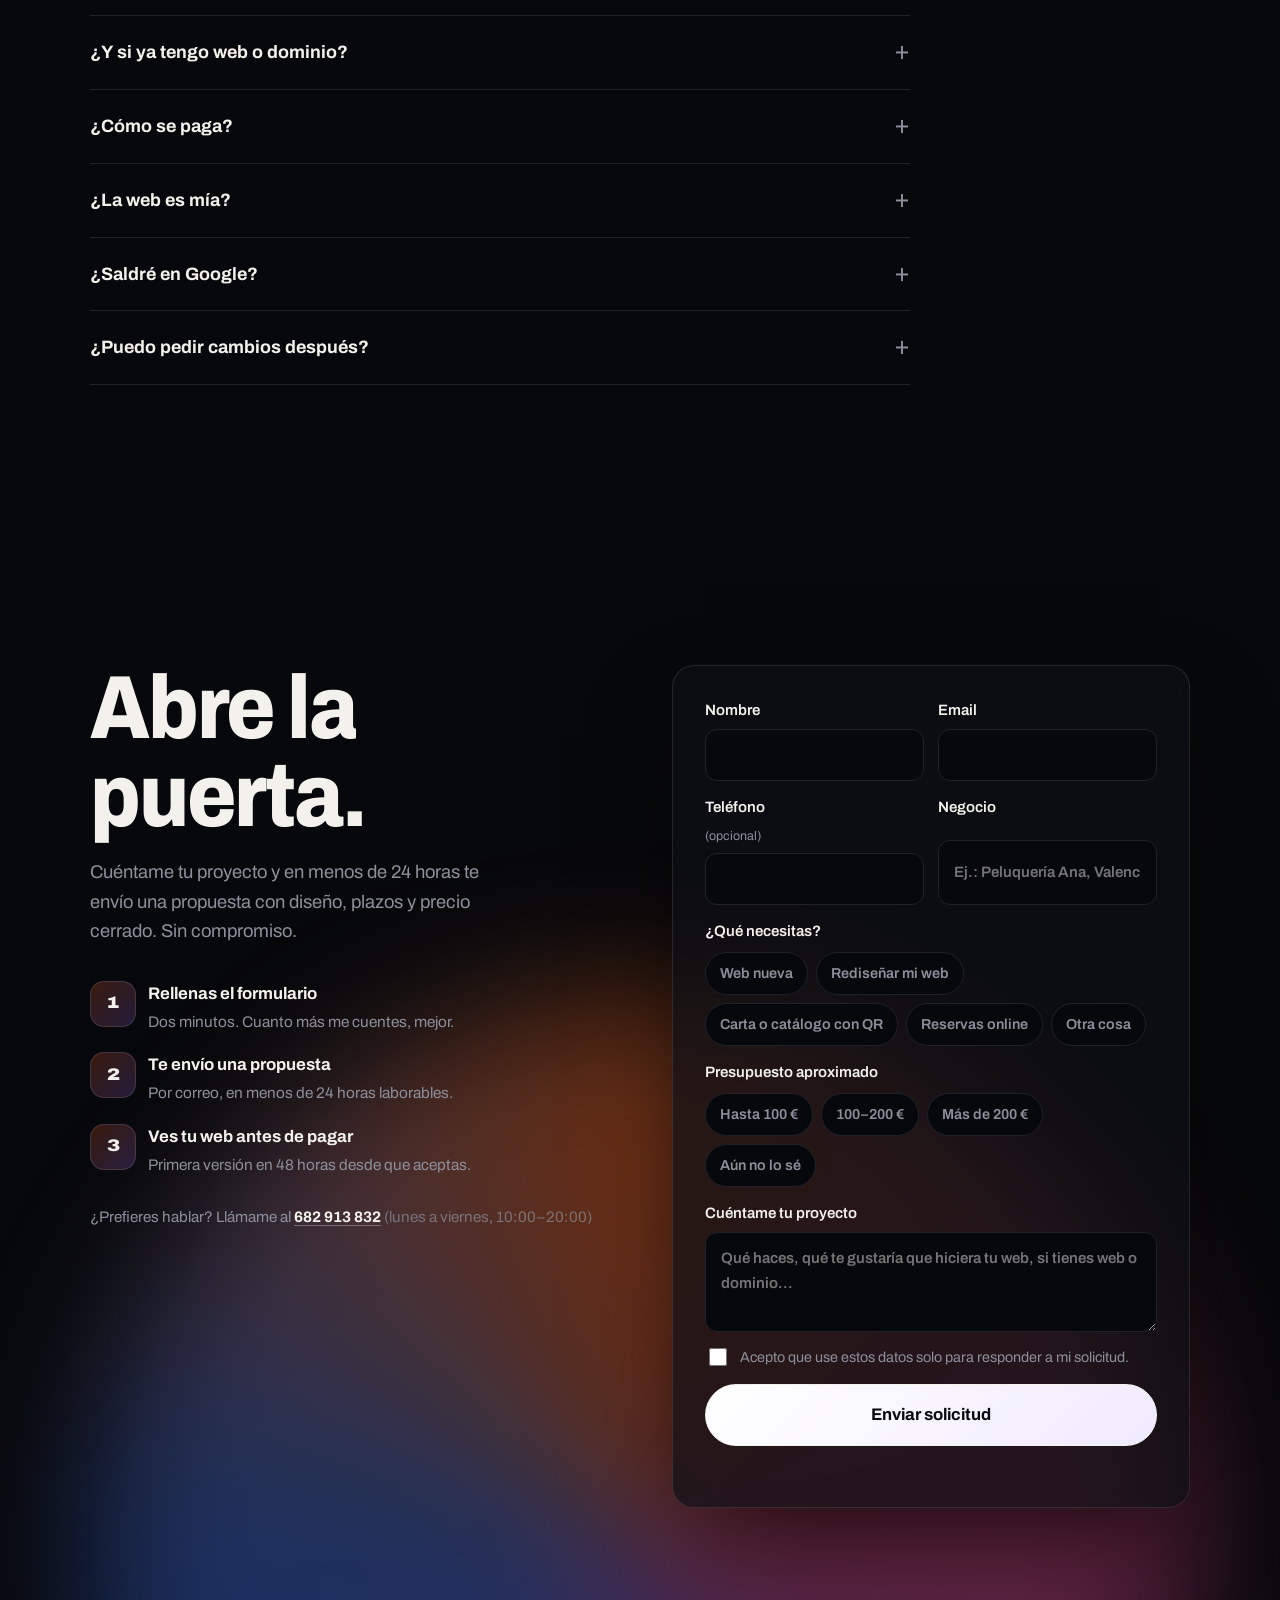
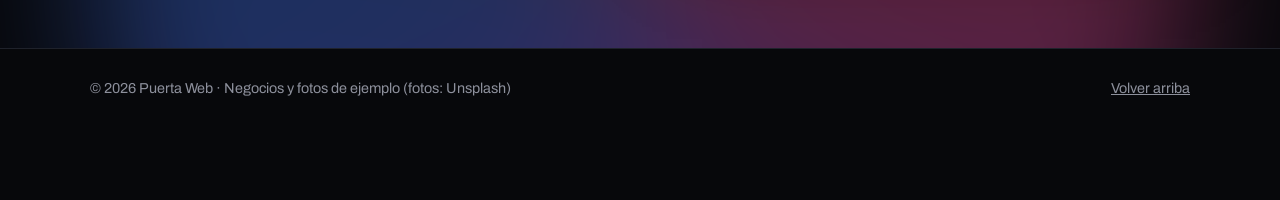
==== commit 171ec67d: "Versión móvil más corta y nueva imagen para compartir Co-Authored-By: Claude Opus 5.5 <noreply@anthr" ====
--- a/index.html
+++ b/index.html
@@ -8,9 +8,9 @@
 <link rel="icon" href="favicon-32.png" sizes="32x32" type="image/png">
 <link rel="apple-touch-icon" href="apple-touch-icon.png">
 <meta name="theme-color" content="#07080b">
-<meta property="og:title" content="Puerta Web · Webs que dan ganas de entrar">
-<meta property="og:description" content="Webs para negocios de toda España desde 50 €. Lista en 5 días y la ves antes de pagar.">
-<meta property="og:image" content="https://puertaweb.com/preview.png">
+<meta property="og:title" content="Puerta Web · Tu negocio, con una web que vende">
+<meta property="og:description" content="Diseño web profesional para negocios de toda España. Propuesta gratis en 24 h, la ves antes de pagar y precio cerrado desde 50 €.">
+<meta property="og:image" content="https://puertaweb.com/preview.png?v=2">
 <meta property="og:url" content="https://puertaweb.com">
 <meta name="twitter:card" content="summary_large_image">
 <meta name="description" content="Diseño web para negocios de toda España desde 50 €. Primero la ves, luego decides.">
@@ -579,6 +579,52 @@
 .stars button:hover{transform:scale(1.15)}
 .rev-ok{color:#7ce0a4;font-weight:600}
 
+
+/* ===== Móvil: menos scroll ===== */
+.rev-toggle{margin-top:16px}
+.rev-form[hidden]{display:none!important}
+@media (max-width:700px){
+  .sec{padding-block:64px}
+  .marquee,#galeria,.wall .wrow.rev{display:none!important}
+  .wall{padding-block:56px}
+  .wall-t{font-size:2.1rem}
+  .wc{width:46vw!important}
+  /* números en una fila */
+  .nums{padding-block:56px;display:grid;grid-template-columns:repeat(3,1fr);gap:10px}
+  .num{grid-template-columns:1fr!important;border:1px solid var(--line)!important;border-radius:18px;padding:16px 12px!important;gap:6px!important;align-content:start}
+  .big{font-size:3.2rem!important}
+  .big small{display:block;font-size:.3em!important;margin-top:6px}
+  .num h3{font-size:.95rem!important;line-height:1.2}
+  .num p{display:none}
+  /* tarjetas en carrusel horizontal */
+  .rows,.plans,.steps{display:flex!important;overflow-x:auto;scroll-snap-type:x mandatory;gap:12px!important;margin-inline:-18px;padding:4px 18px 14px;scrollbar-width:none;border:0!important;border-radius:0!important}
+  .rows::-webkit-scrollbar,.plans::-webkit-scrollbar,.steps::-webkit-scrollbar{display:none}
+  .row,.plan,.step{flex:0 0 80%;scroll-snap-align:center}
+  .row{grid-template-columns:1fr!important;min-height:0}
+  .row .viz{width:100%;aspect-ratio:2.4}
+  .plan{border:1px solid var(--line)!important;border-radius:20px}
+  .plan[aria-checked="true"]{border-color:var(--pc)!important}
+  .step{border:1px solid var(--line);border-radius:18px;padding:20px!important}
+  .steps::before{display:none}
+  .swipe{display:block!important}
+  .feat .stick h2,.sec-h h2,.qr-t,.c-grid h2,.ba-top h2{font-size:2.3rem!important}
+  .sec-h{margin-bottom:22px}
+  .sec-h p,.feat .stick p{font-size:1rem}
+  /* carta QR más compacta */
+  .qr-stage{height:300px}
+  .qr-card{width:44%;padding:12px}
+  .qr-txt p:not(.qr-try){display:none}
+  /* precios */
+  .launch>div{padding:18px}
+  .launch .lt span{display:none}
+  .ex{padding:8px 12px;font-size:.85rem}
+  /* contacto */
+  .c-steps{display:none}
+  .c-grid{gap:22px}
+  .faq summary{padding:16px 0;font-size:1rem}
+}
+.swipe{display:none;color:var(--dim);font-size:.85rem;margin:-6px 0 6px}
+
 @media (prefers-reduced-motion:reduce){*{transition:none!important;animation:none!important}}
 </style>
 </head>
@@ -676,6 +722,7 @@
         <h2>Lo que lleva tu web.</h2>
         <p>Lo justo para que un cliente que te encuentra en Google acabe escribiéndote. Nada de relleno.</p>
       </div>
+      <p class="swipe">Desliza para ver más →</p>
       <div class="rows">
         <div class="row"><div><h3>Abierto o cerrado, en directo</h3><p>Tu horario se actualiza solo. El cliente sabe al momento si puede ir ahora.</p></div>
           <div class="viz v-open" aria-hidden="true"><div style="text-align:center"><b id="vClock">--:--</b><br><span id="vState">● Abierto ahora</span></div></div></div>
@@ -720,6 +767,7 @@
           <a class="btn light" id="launchBtn" href="#contacto">Quiero una plaza</a></div>
         </div>
       </div>
+      <p class="swipe">Desliza para ver los planes →</p>
       <div class="plans" role="radiogroup" aria-label="Pack">
         <button class="plan" type="button" role="radio" aria-checked="false" data-pack="basica">
           <span class="pn">Básica</span>
@@ -765,6 +813,7 @@
   <section class="sec" id="proceso" style="padding-top:0">
     <div class="wrap">
       <div class="sec-h"><h2>Cómo trabajo.</h2></div>
+      <p class="swipe">Desliza →</p>
       <div class="steps">
         <div class="step"><span class="when">Día 1</span><h3>Hablamos</h3><p>Me cuentas tu negocio por WhatsApp o videollamada. Te doy un precio cerrado.</p></div>
         <div class="step"><span class="when">Día 2</span><h3>Primera versión</h3><p>Te enseño la web en tu móvil. Hasta aquí no pagas nada.</p></div>
@@ -778,7 +827,8 @@
     <div class="wrap">
       <div class="sec-h"><h2>Lo que dicen.</h2><p id="revNote">Puerta Web acaba de abrir. Aquí aparecerán las opiniones reales de mis primeros clientes, con su nombre y su negocio.</p></div>
       <div class="reviews" id="revList"></div>
-      <form class="rev-form" id="rf" novalidate>
+      <button class="btn rev-toggle" type="button" id="rfOpen">Dejar mi opinión</button>
+      <form class="rev-form" id="rf" novalidate hidden>
         <h3>¿Has trabajado conmigo? Deja tu opinión</h3>
         <p class="sub">La reviso y la publico aquí con tu nombre y tu negocio.</p>
         <input type="hidden" name="_subject" value="Nueva opinión para Puerta Web"><input type="hidden" name="_captcha" value="false"><input type="hidden" name="_template" value="table">
@@ -1019,6 +1069,7 @@
 
 
   /* Dejar opinión */
+  $("rfOpen").addEventListener("click",()=>{$("rf").hidden=false;$("rfOpen").remove();$("rName").focus();});
   const stars=[...document.querySelectorAll("#stars button")];
   stars.forEach(b=>b.addEventListener("click",()=>{const v=+b.dataset.v;$("rStars").value=v+"/5";stars.forEach(x=>{x.classList.toggle("on",+x.dataset.v<=v);x.setAttribute("aria-checked",+x.dataset.v===v);});}));
   $("rf").addEventListener("submit",async e=>{e.preventDefault();const m=$("rMsg");m.className="f-msg";
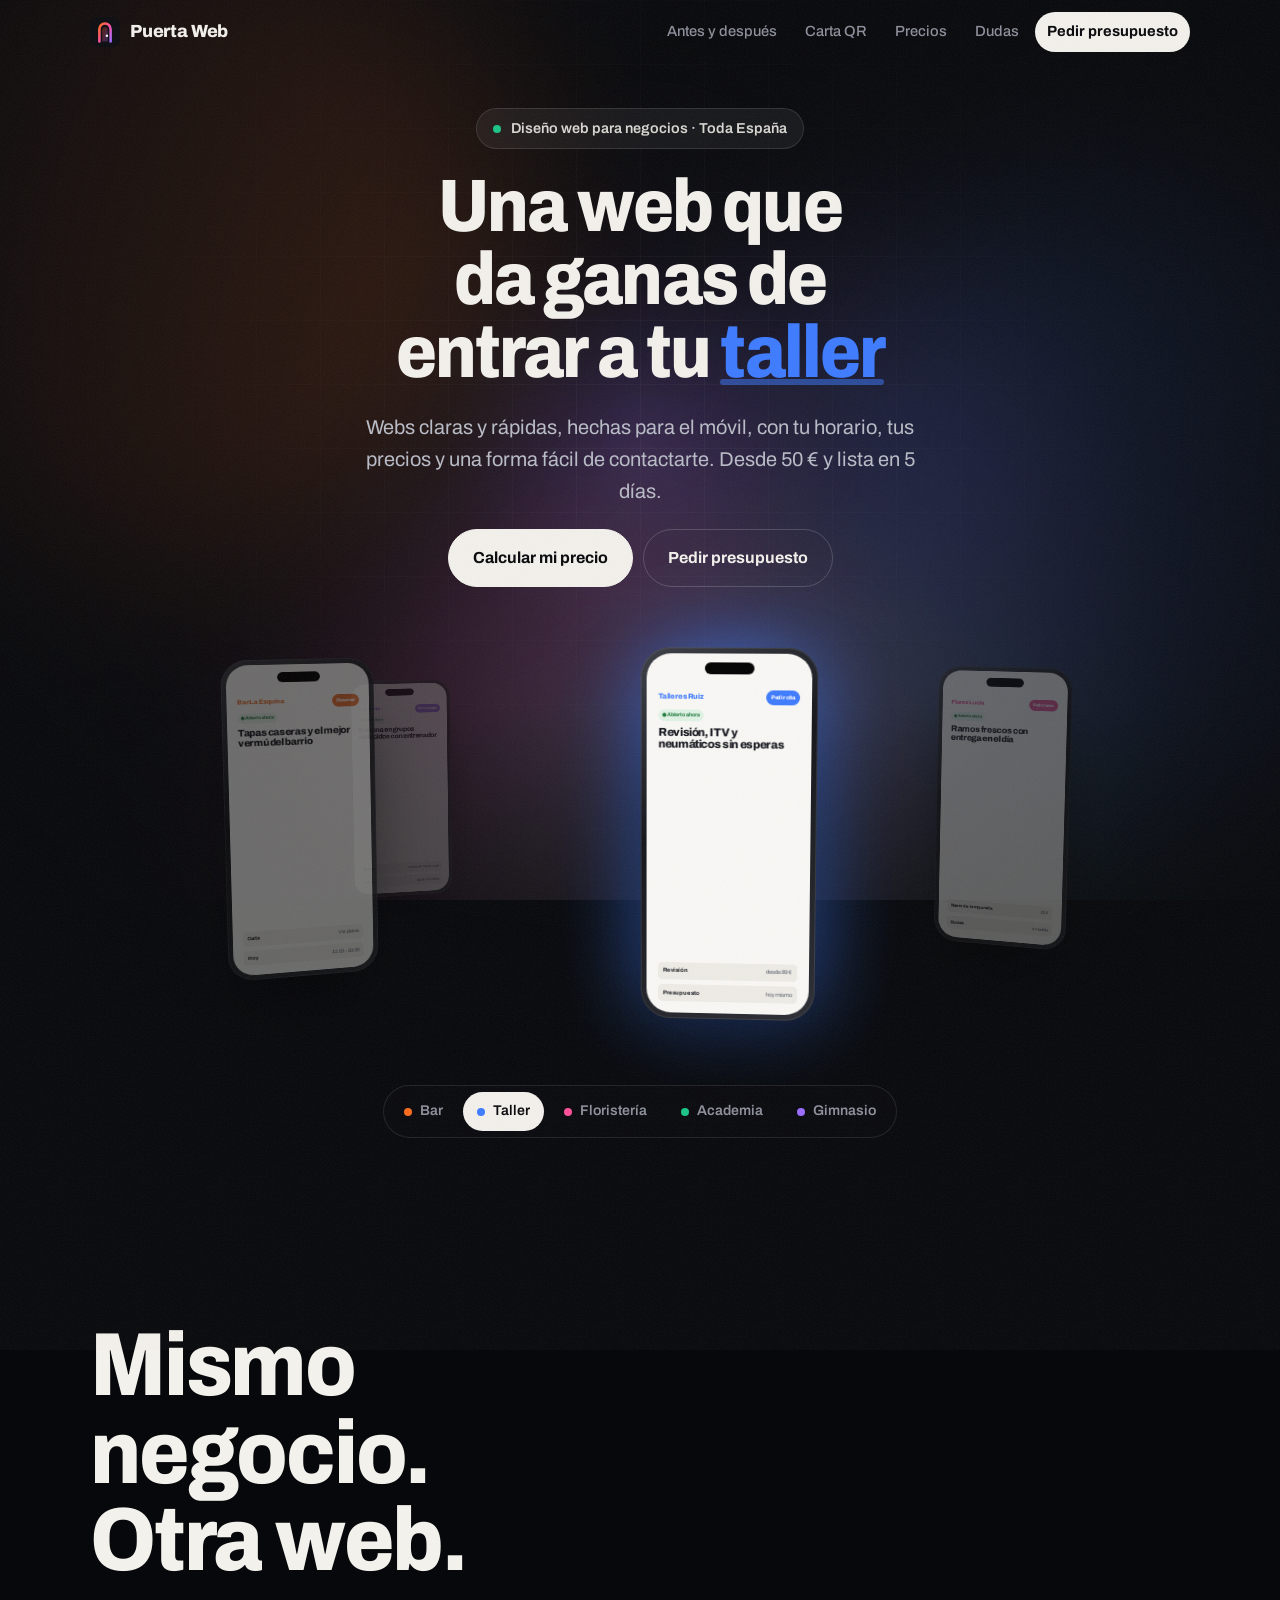
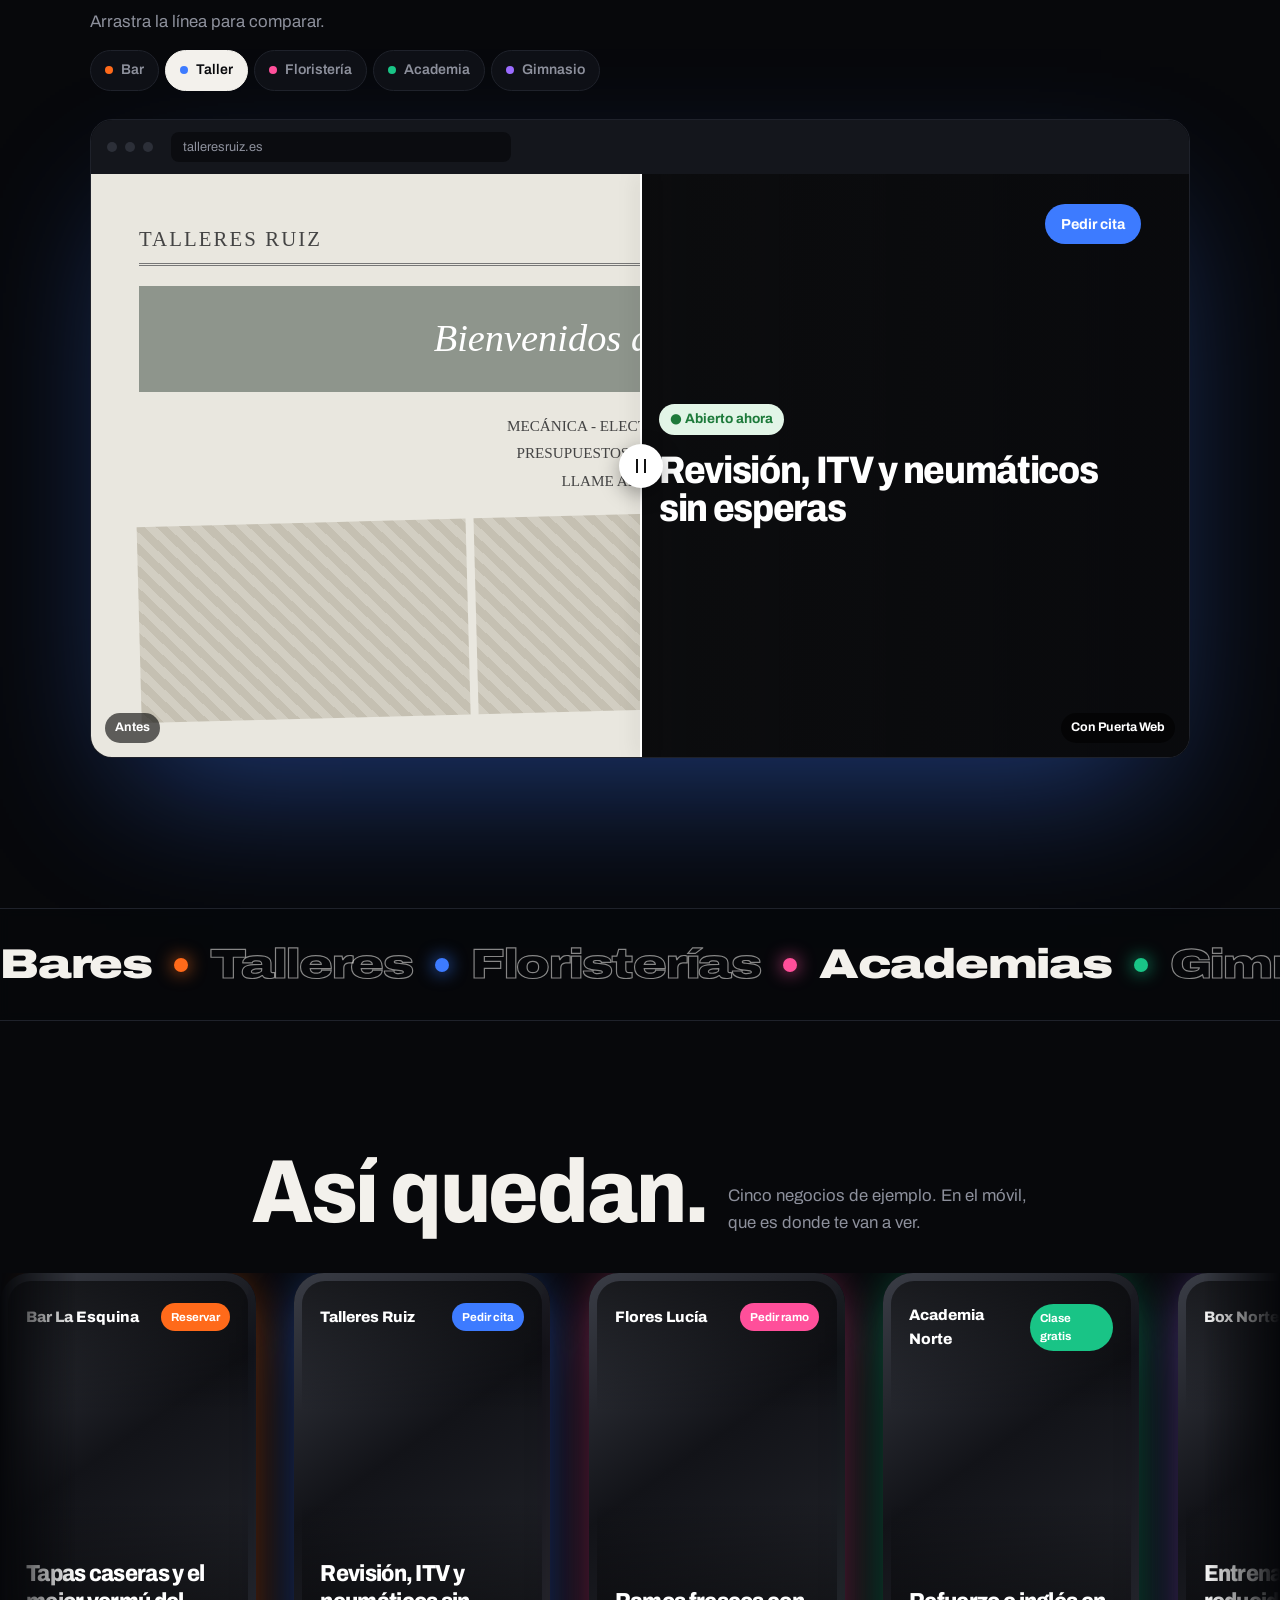
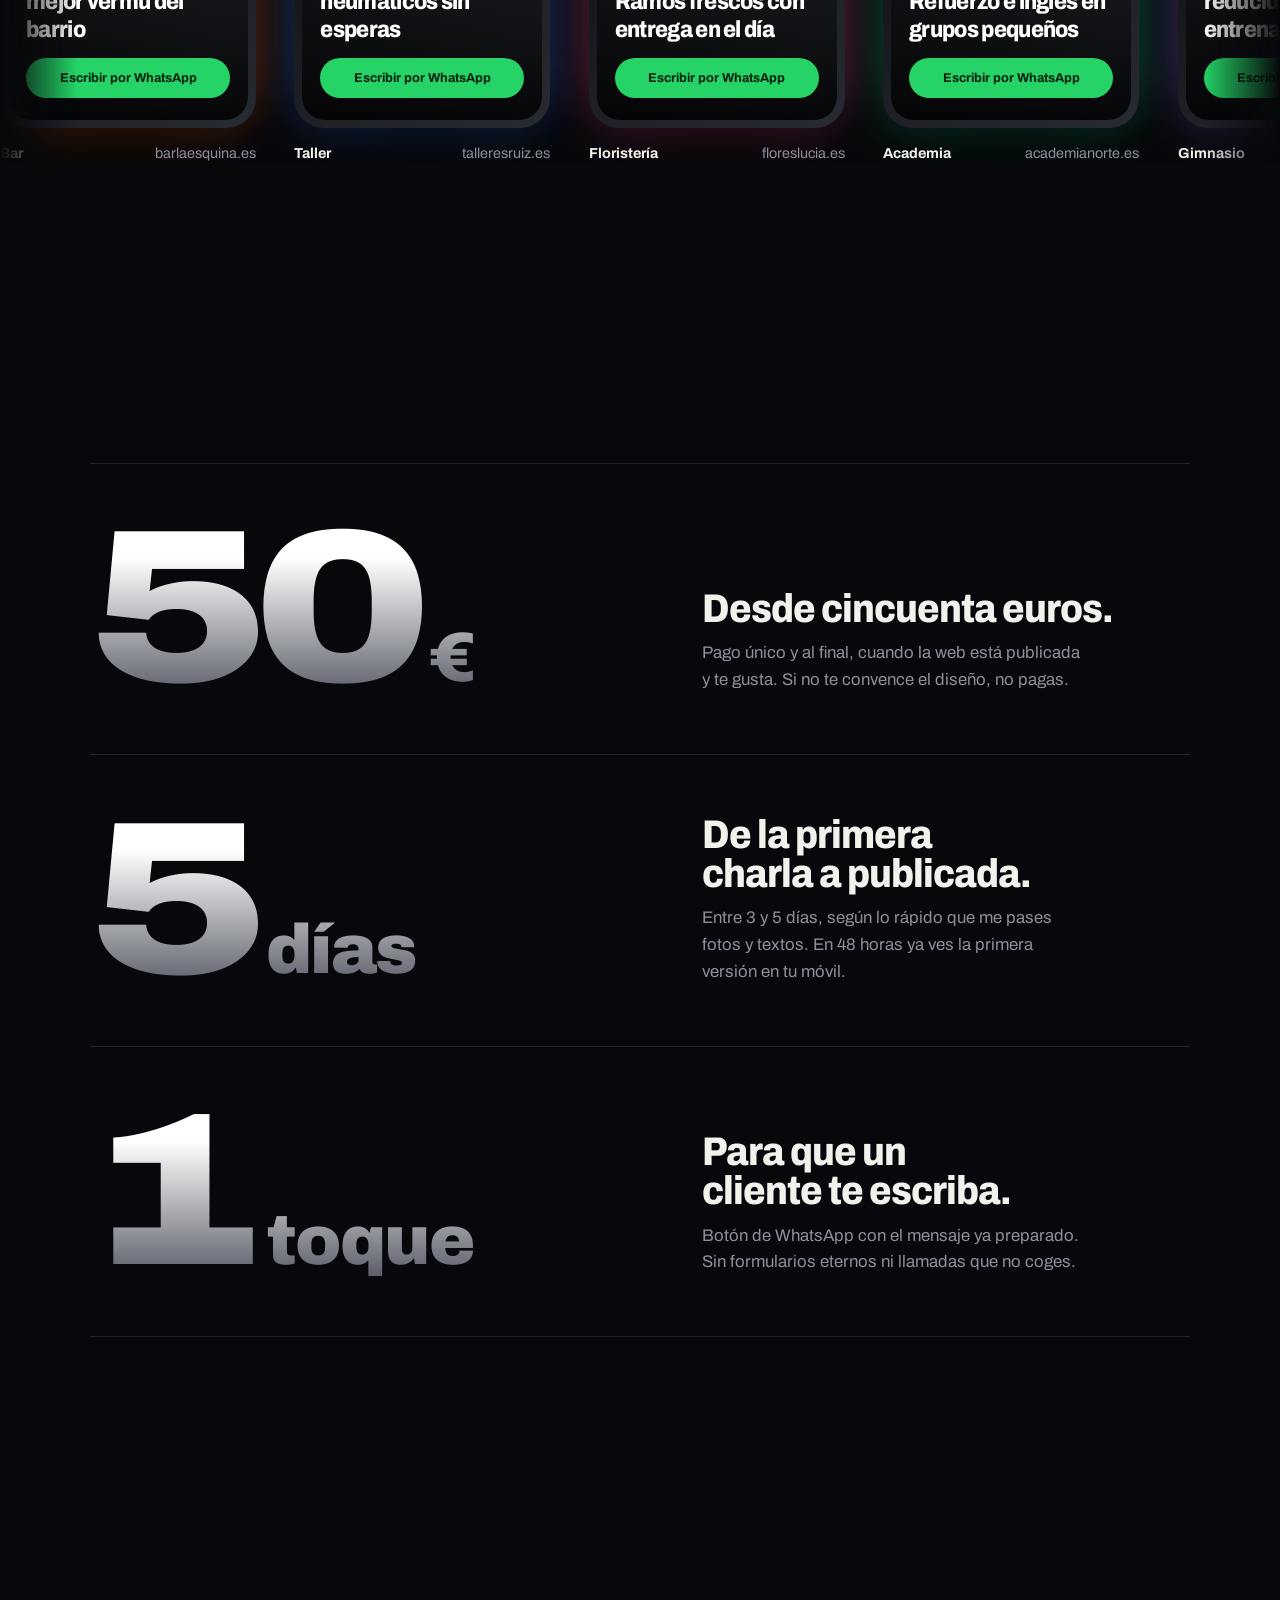
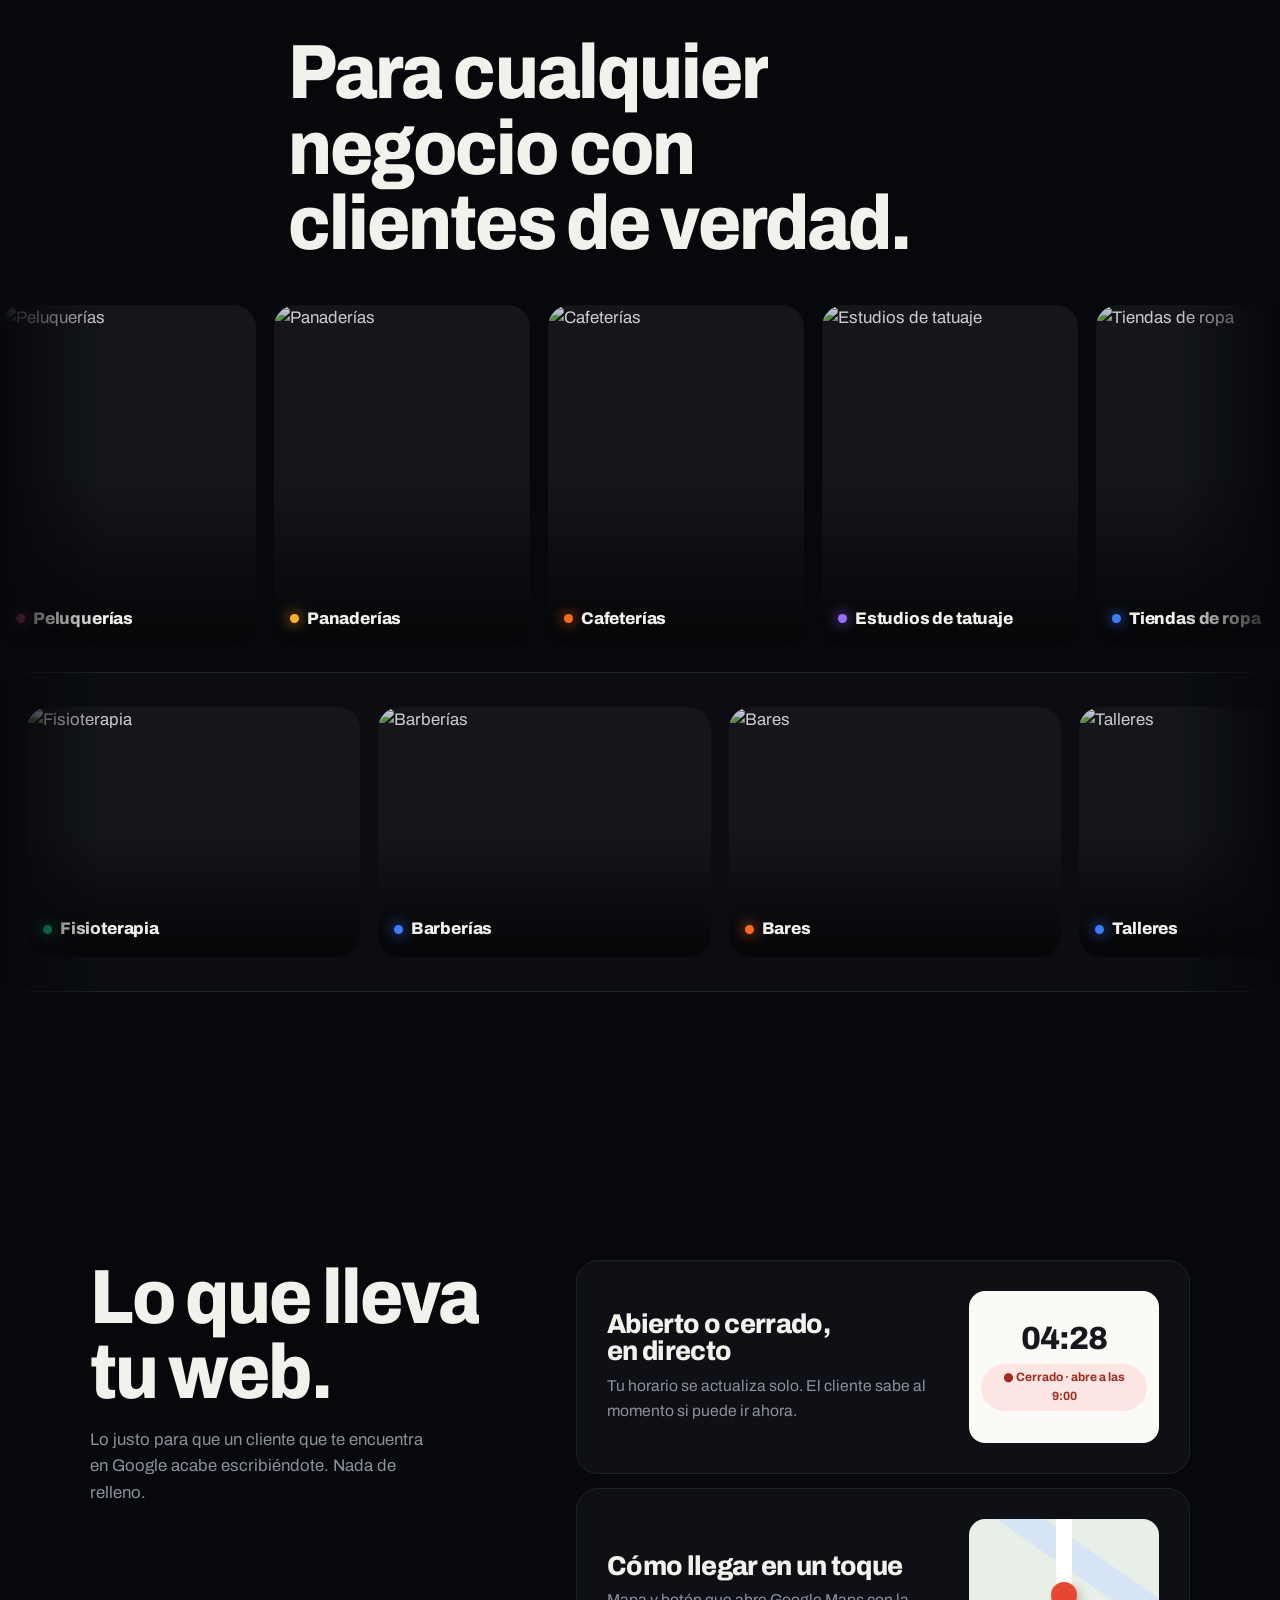
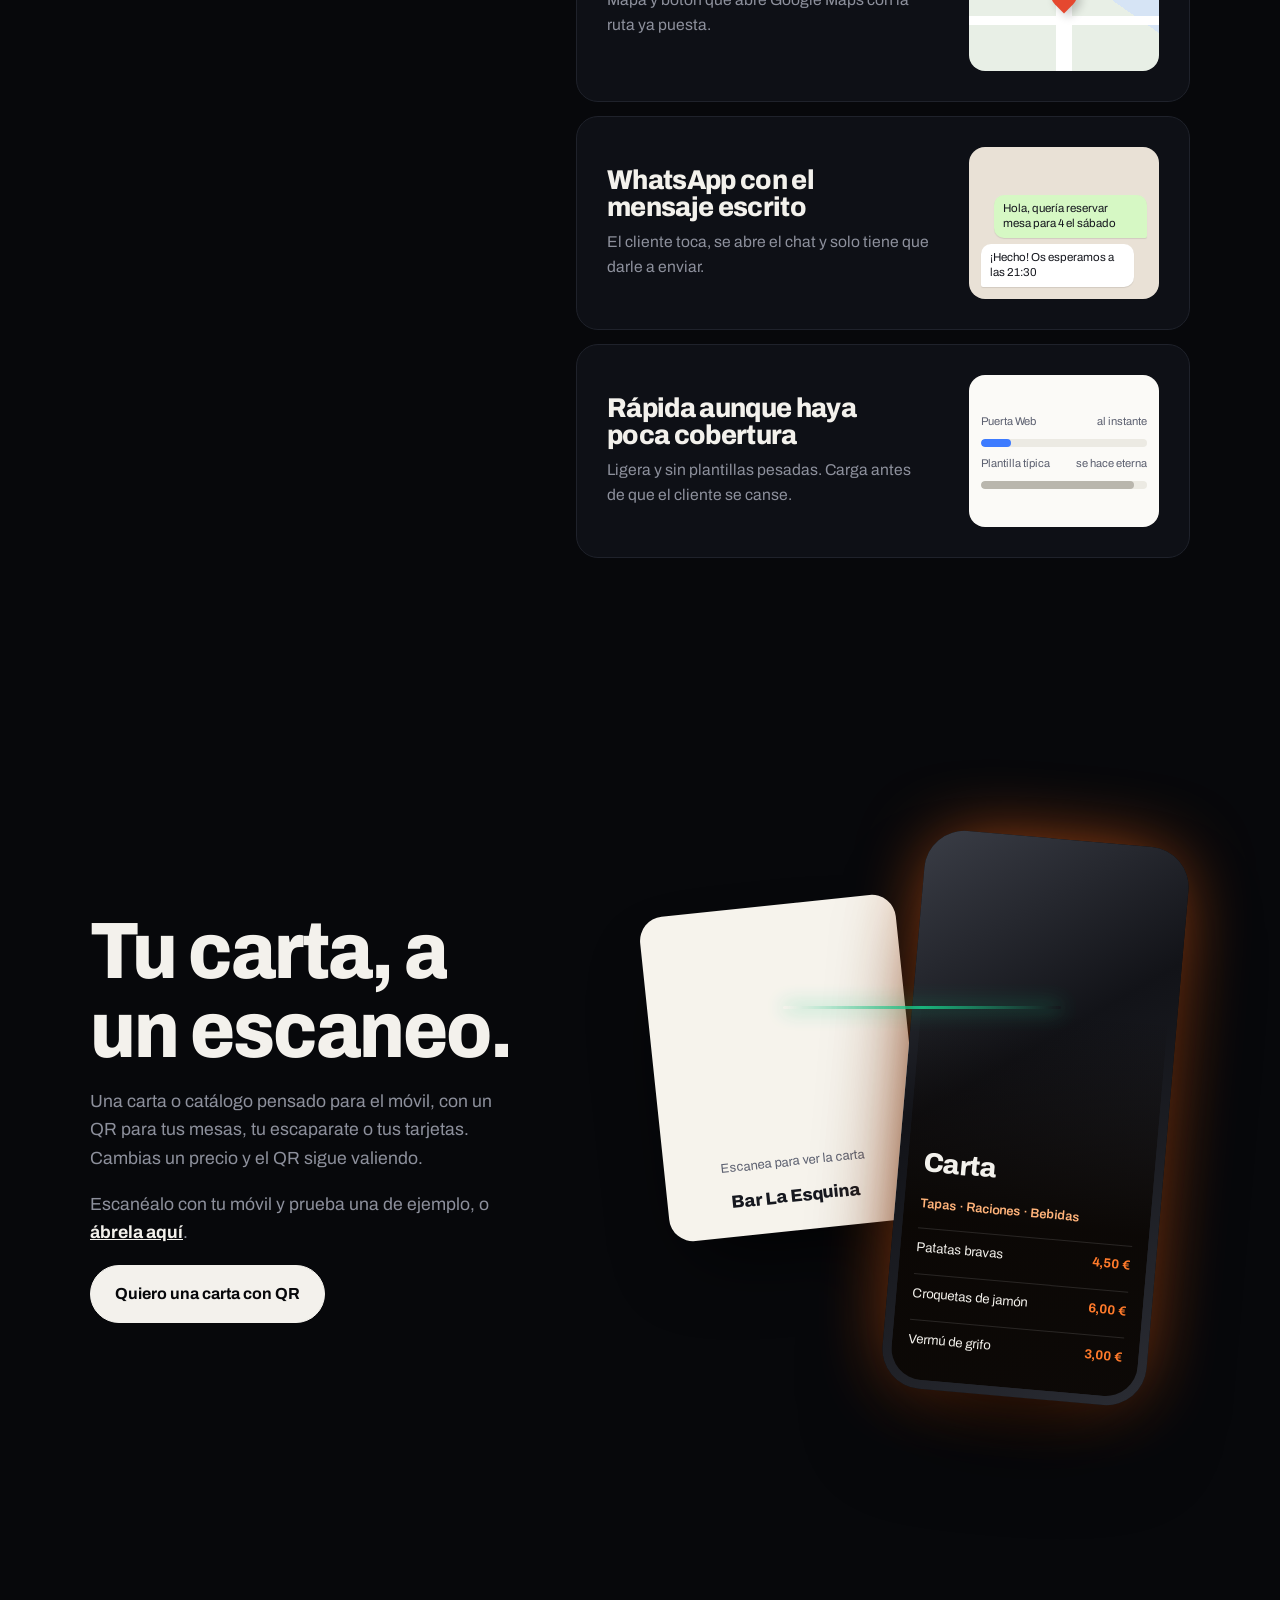
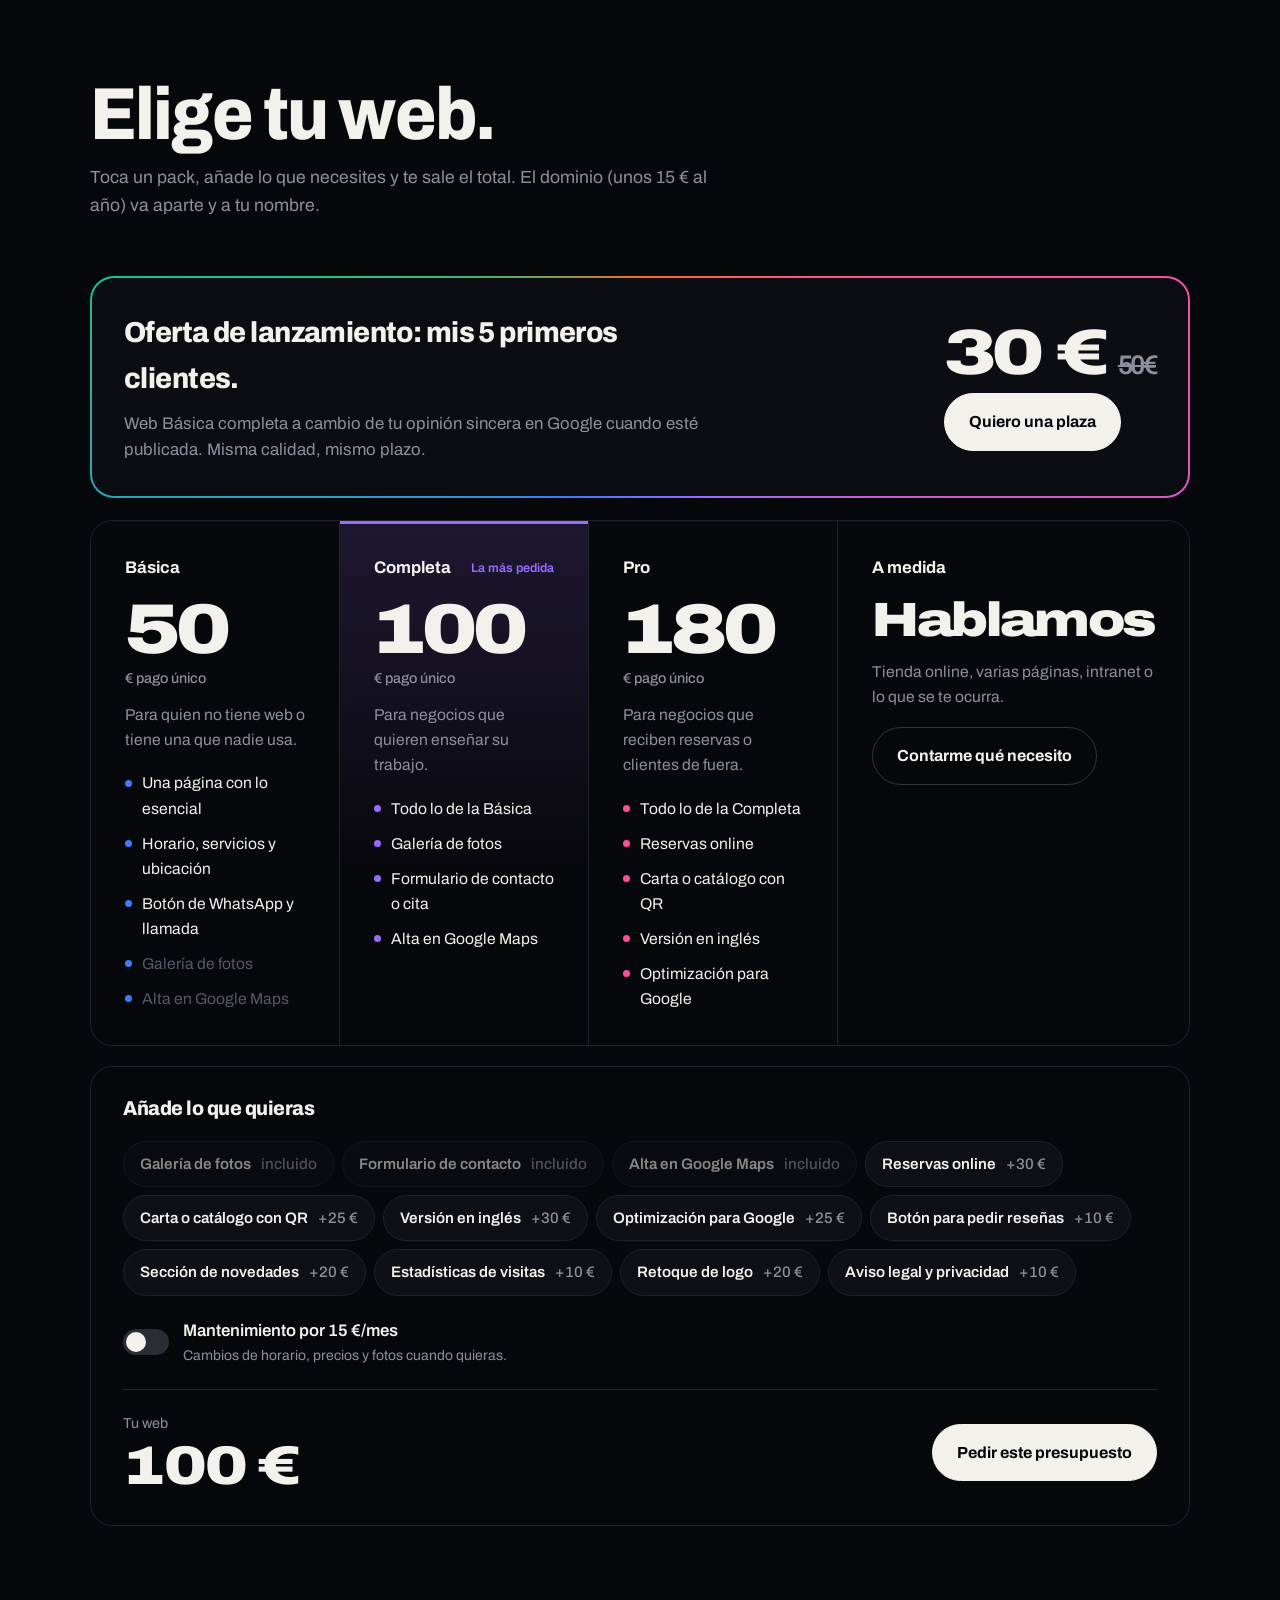
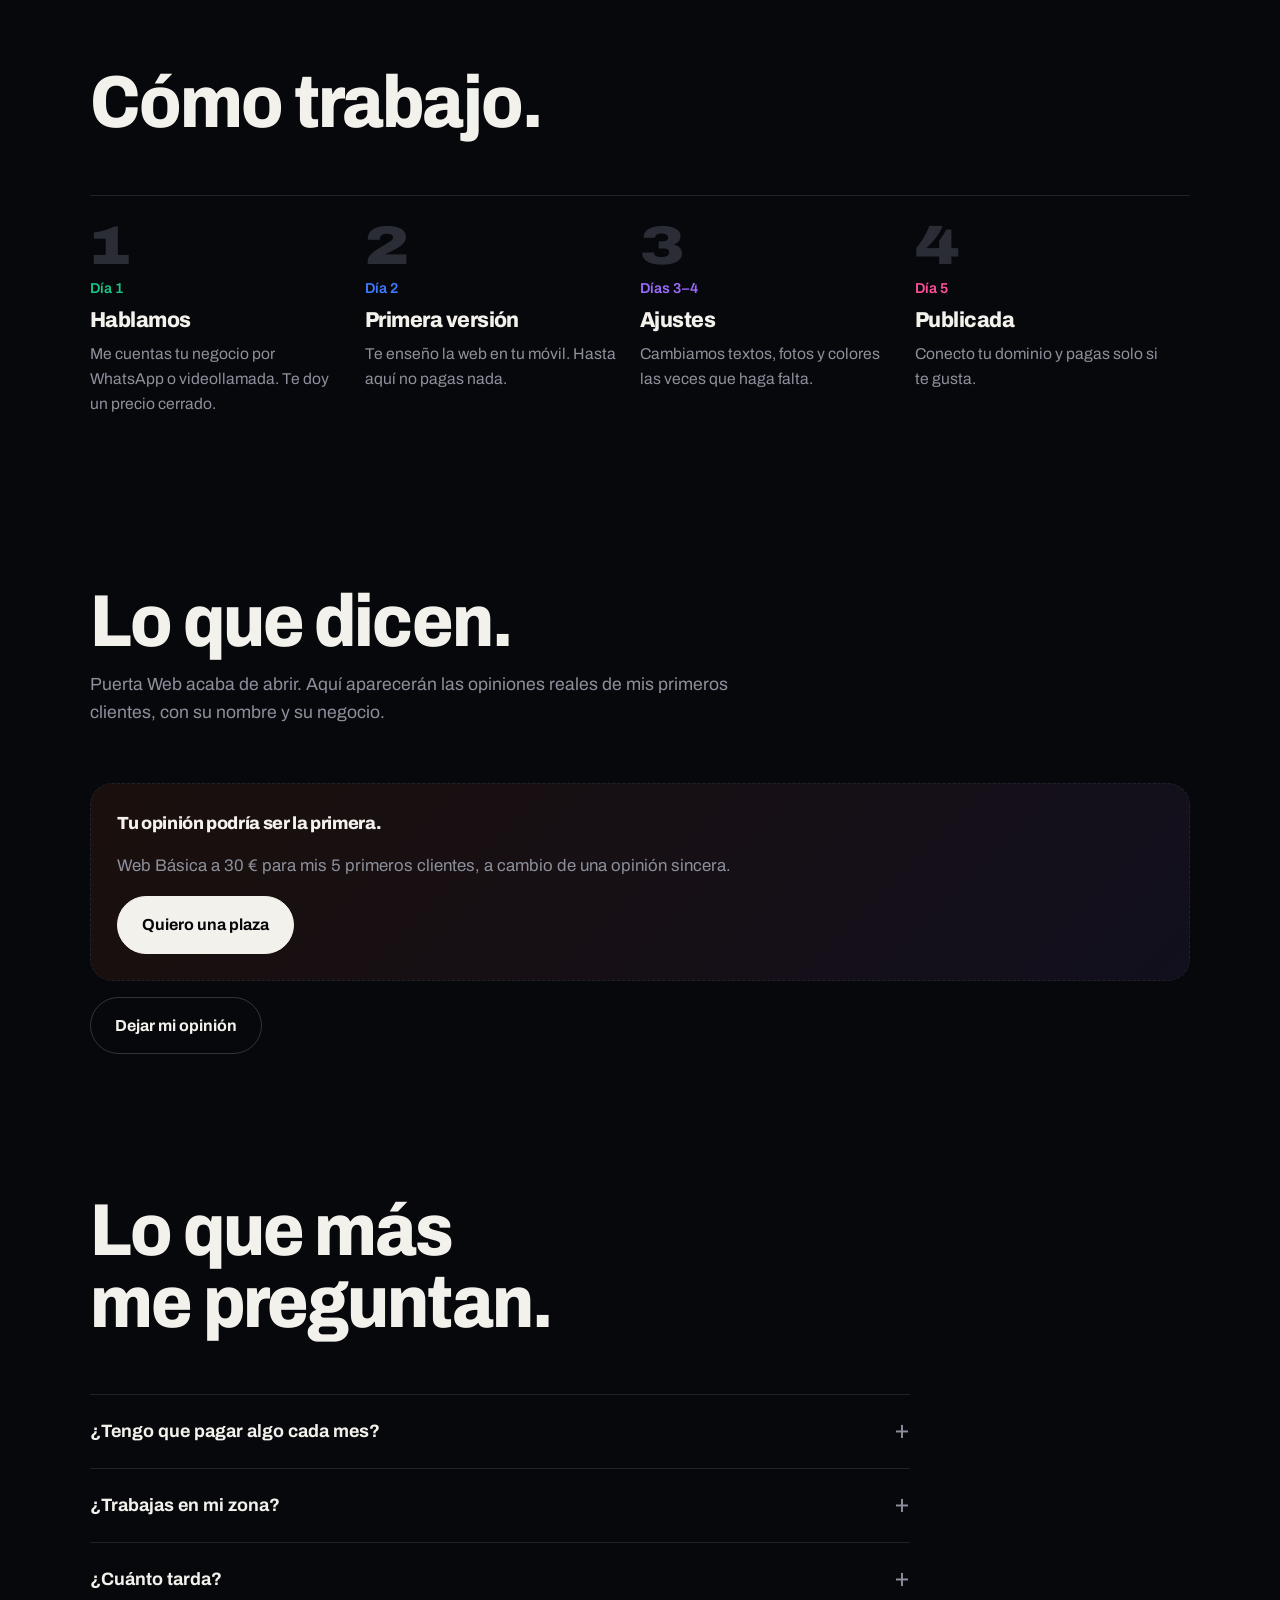
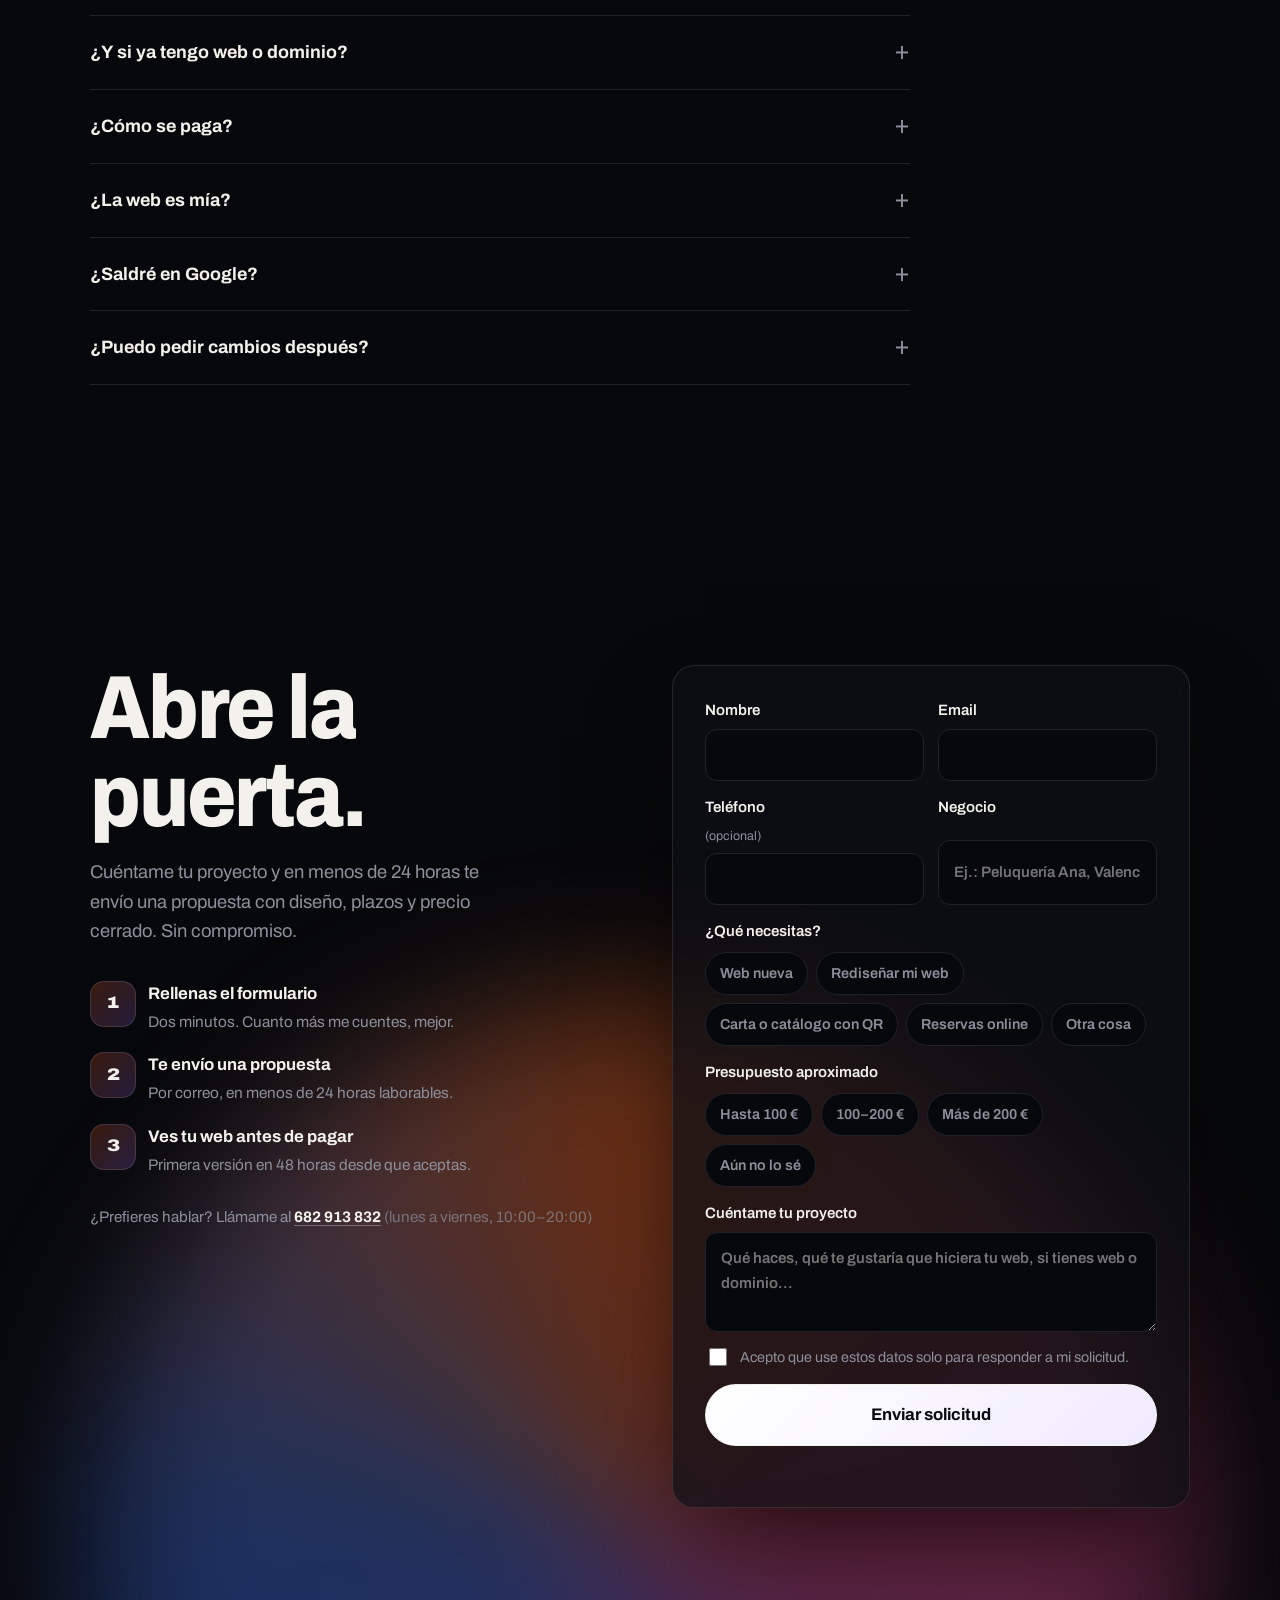
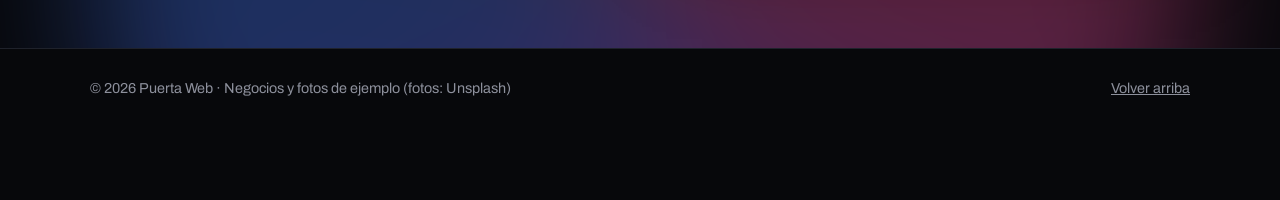
==== commit 2e17b4e5: "Formulario: límite de tiempo y aviso de activación de FormSubmit Co-Authored-By: Claude Opus 5.5 <no" ====
--- a/index.html
+++ b/index.html
@@ -1068,6 +1068,15 @@
     document.head.appendChild(sc);})();
 
 
+  /* Envío a FormSubmit con límite de tiempo */
+  async function sendForm(fd){
+    const ctl=new AbortController(),t=setTimeout(()=>ctl.abort(),15000);
+    try{const r=await fetch("https://formsubmit.co/ajax/gnjesus1@gmail.com",{method:"POST",headers:{"Accept":"application/json"},body:fd,signal:ctl.signal});
+      const j=await r.json().catch(()=>({}));
+      if(String(j.success)==="true"||/activat/i.test(j.message||""))return true;
+      throw new Error(j.message||r.status);}
+    finally{clearTimeout(t);}
+  }
   /* Dejar opinión */
   $("rfOpen").addEventListener("click",()=>{$("rf").hidden=false;$("rfOpen").remove();$("rName").focus();});
   const stars=[...document.querySelectorAll("#stars button")];
@@ -1076,7 +1085,7 @@
     if(!$("rName").value.trim()||!$("rText").value.trim()){m.textContent="Escribe tu nombre y tu opinión.";return;}
     if(!$("rStars").value){m.textContent="Elige una puntuación.";return;}
     const fd=new FormData($("rf"));if(fd.get("_honey"))return;
-    try{const r=await fetch("https://formsubmit.co/ajax/gnjesus1@gmail.com",{method:"POST",headers:{"Accept":"application/json"},body:fd});if(!r.ok)throw 0;
+    try{await sendForm(fd);
       $("rf").innerHTML='<h3>¡Gracias por tu opinión!</h3><p class="rev-ok">La reviso y la publico en unos días.</p>';}
     catch(err){m.textContent="No se ha podido enviar. Inténtalo de nuevo en un momento.";}
   });
@@ -1125,7 +1134,7 @@
   }
   render();
 
-  /* Formulario de contacto (Netlify Forms) */
+  /* Formulario de contacto (FormSubmit) */
   const form=$("f");
   document.querySelectorAll(".chips-g").forEach(g=>{
     const single=g.classList.contains("single"),hid=g.nextElementSibling;
@@ -1151,8 +1160,7 @@
     if(!$("cOk").checked){msg.textContent="Marca la casilla de privacidad para poder enviarlo.";return;}
     const btn=form.querySelector(".send");btn.disabled=true;btn.querySelector("span").textContent="Enviando…";
     try{
-      const fd=new FormData(form);if(fd.get("_honey"))throw 0;const r=await fetch("https://formsubmit.co/ajax/gnjesus1@gmail.com",{method:"POST",headers:{"Accept":"application/json"},body:fd});
-      const j=await r.json().catch(()=>({}));if(!r.ok||String(j.success)==="false")throw 0;
+      const fd=new FormData(form);if(fd.get("_honey"))throw 0;await sendForm(fd);
       form.classList.add("sent");$("fDone").hidden=false;
     }catch(err){
       msg.innerHTML='No se ha podido enviar. Inténtalo de nuevo o llámame al <a href="tel:+34682913832">682 913 832</a>.';
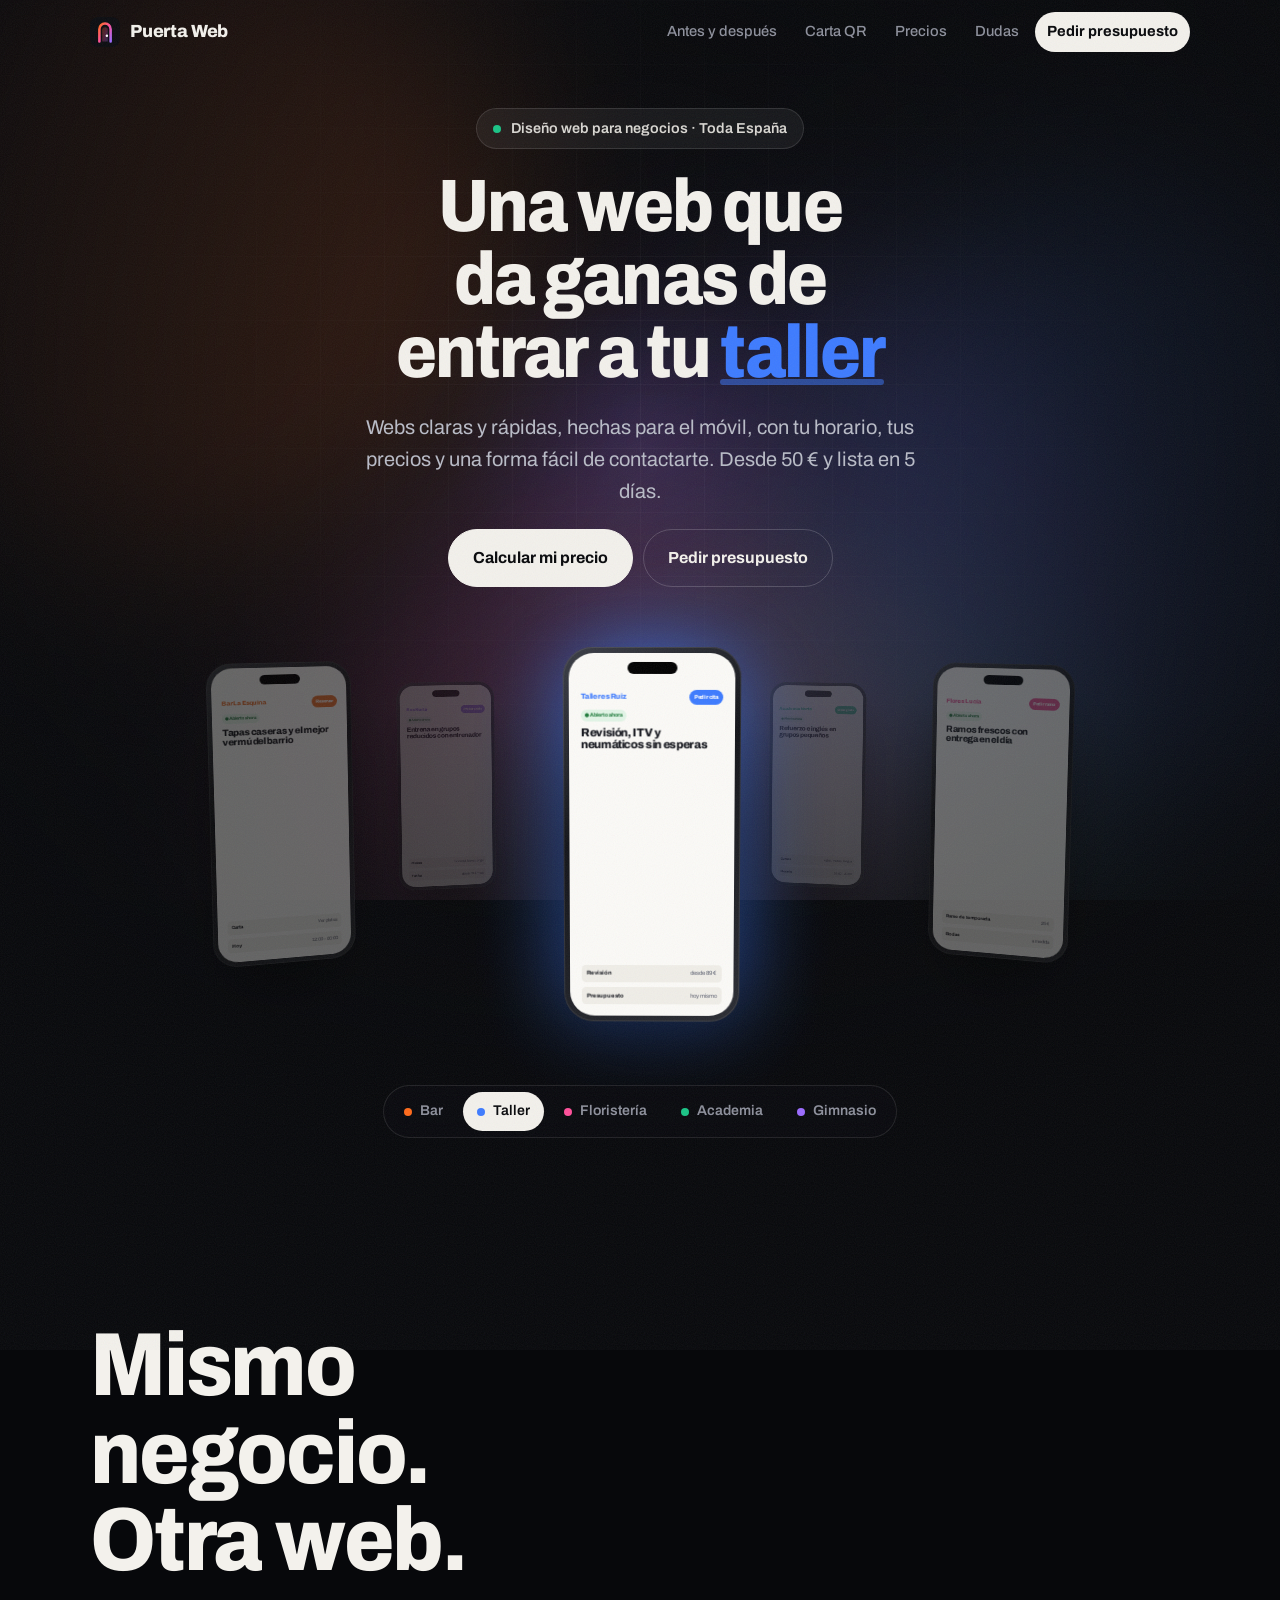
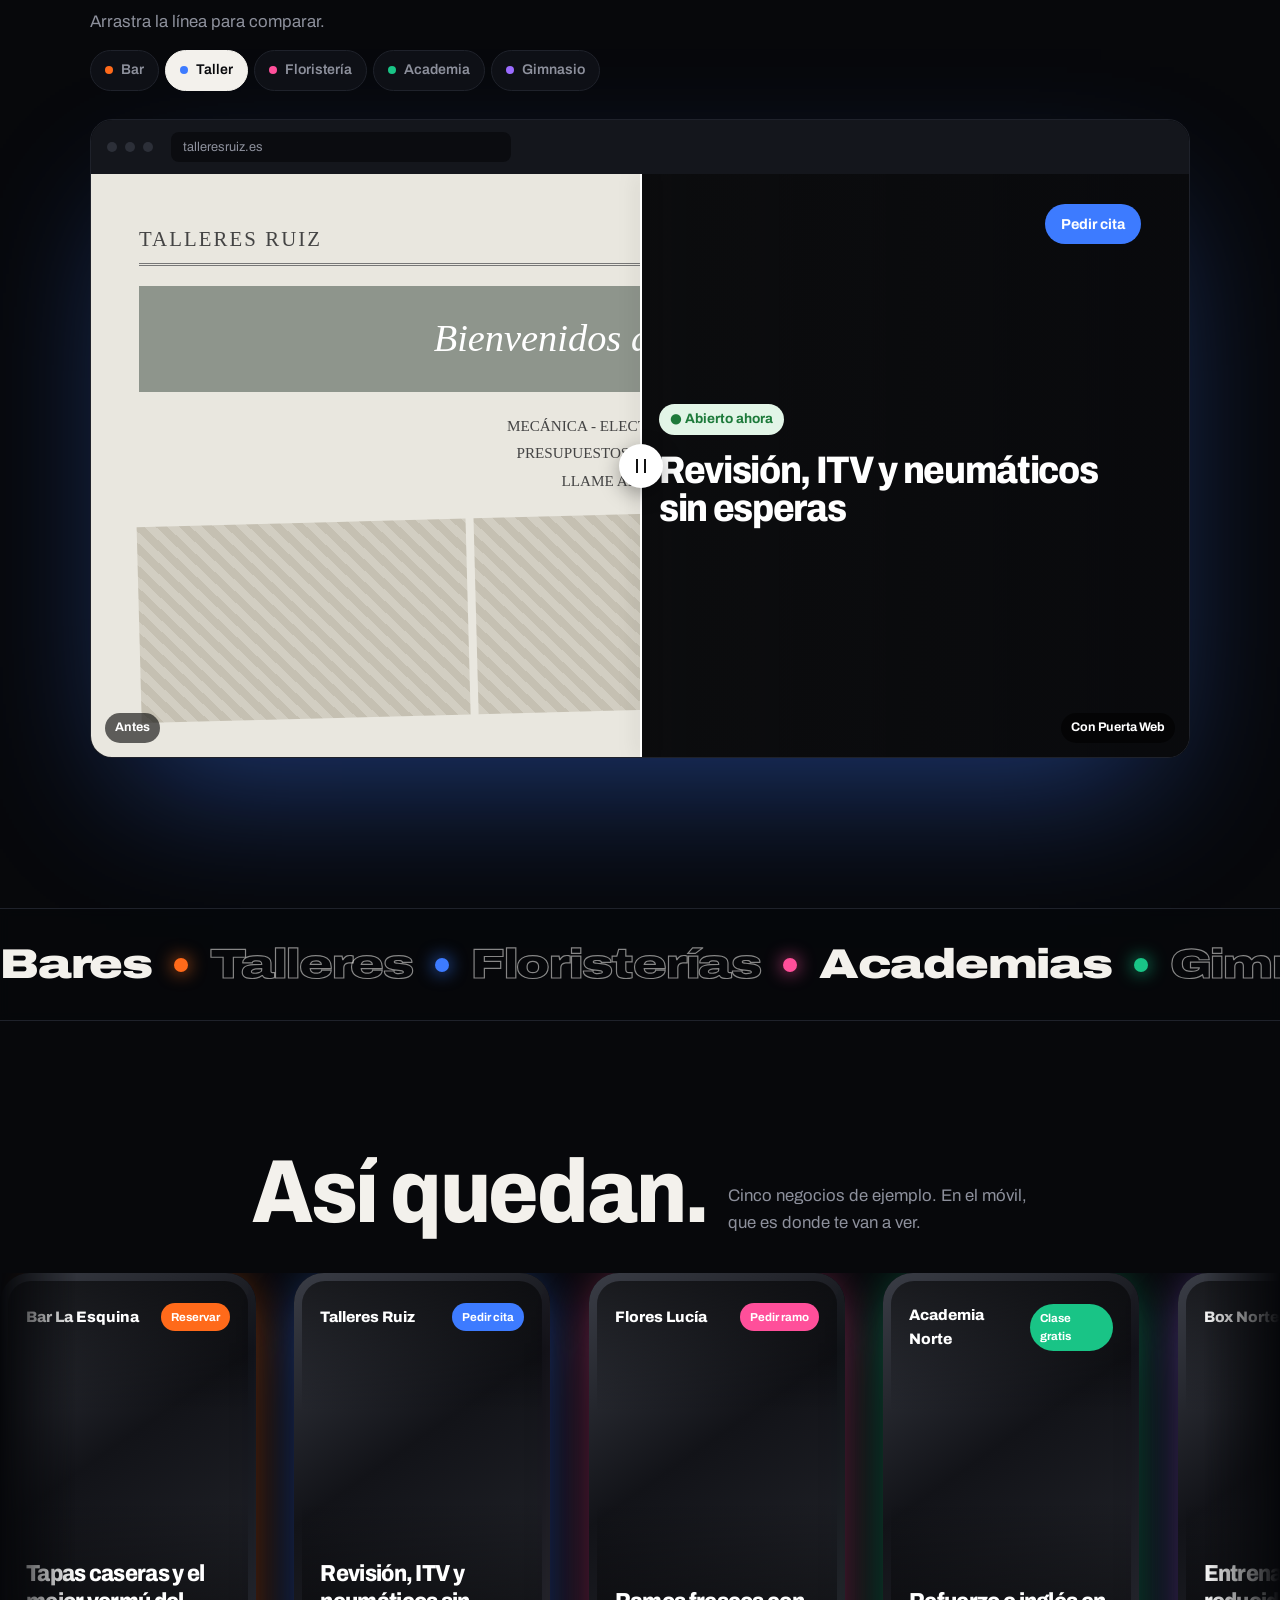
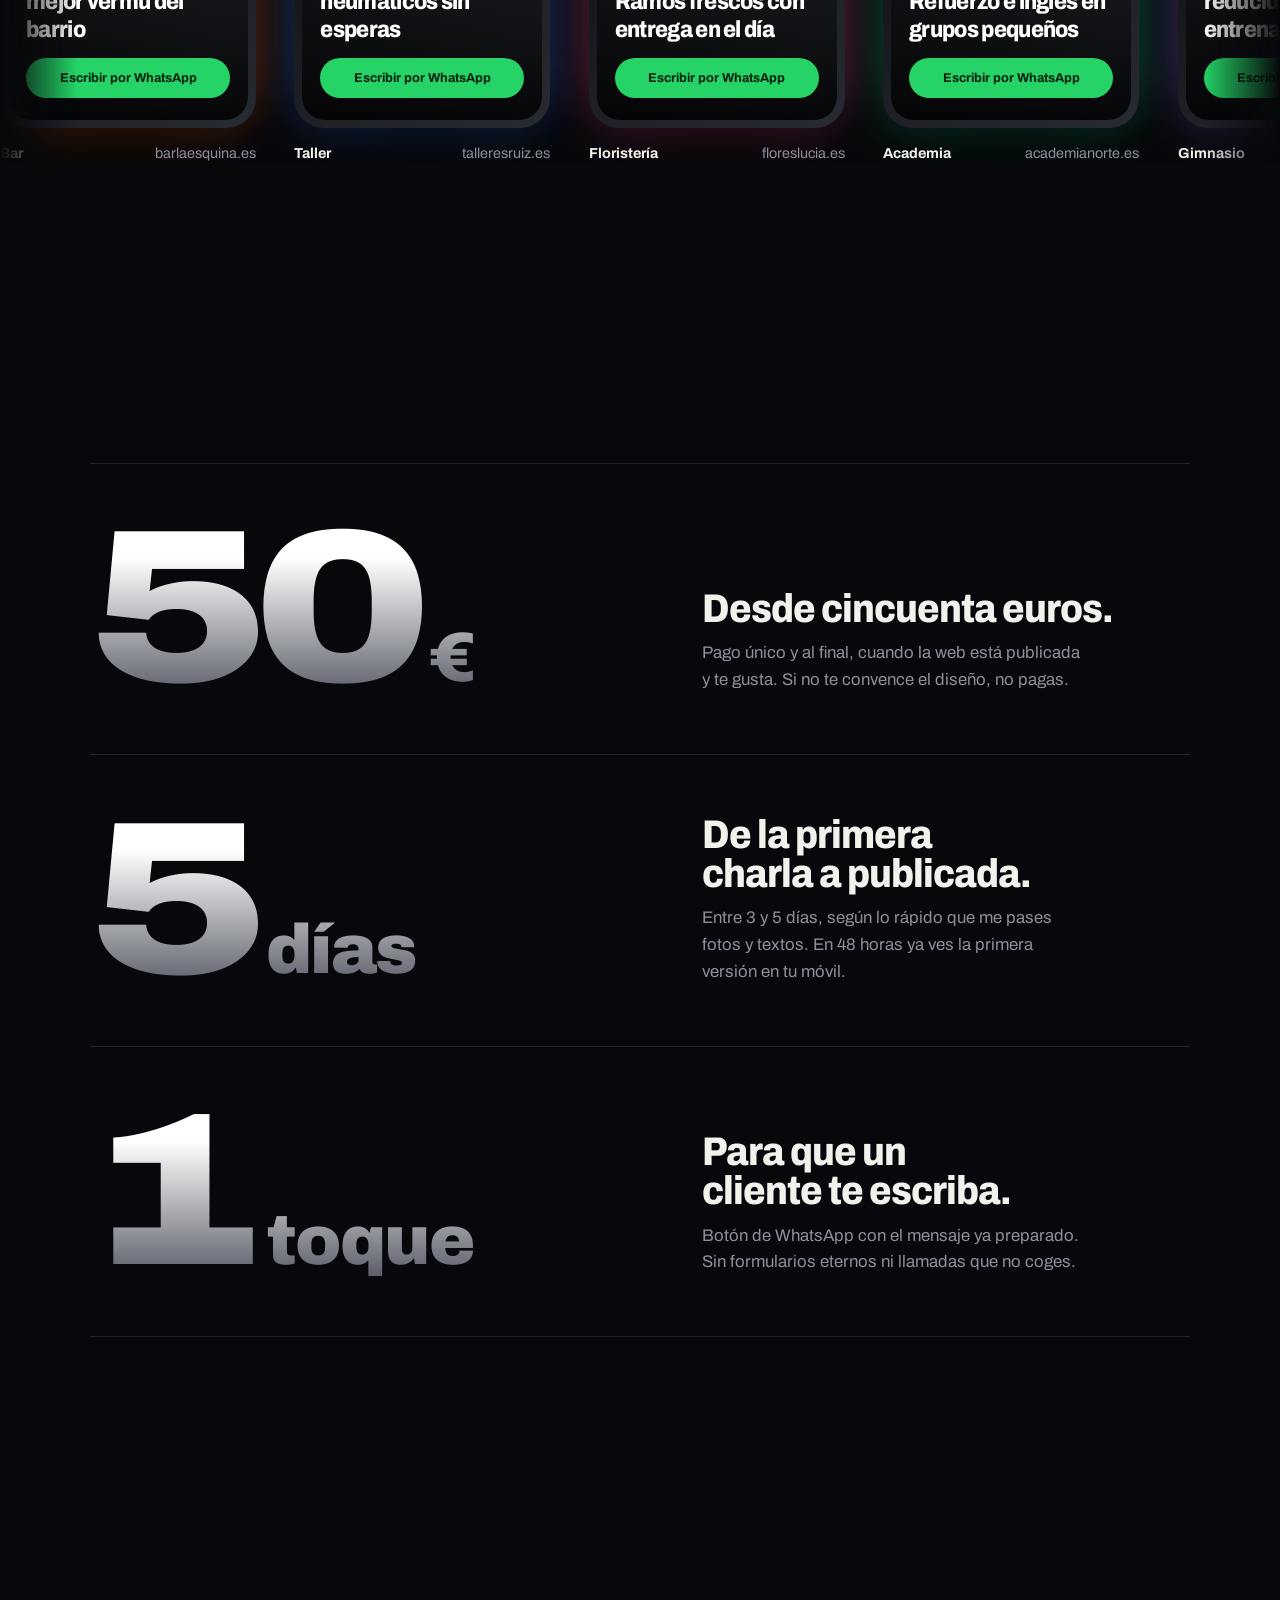
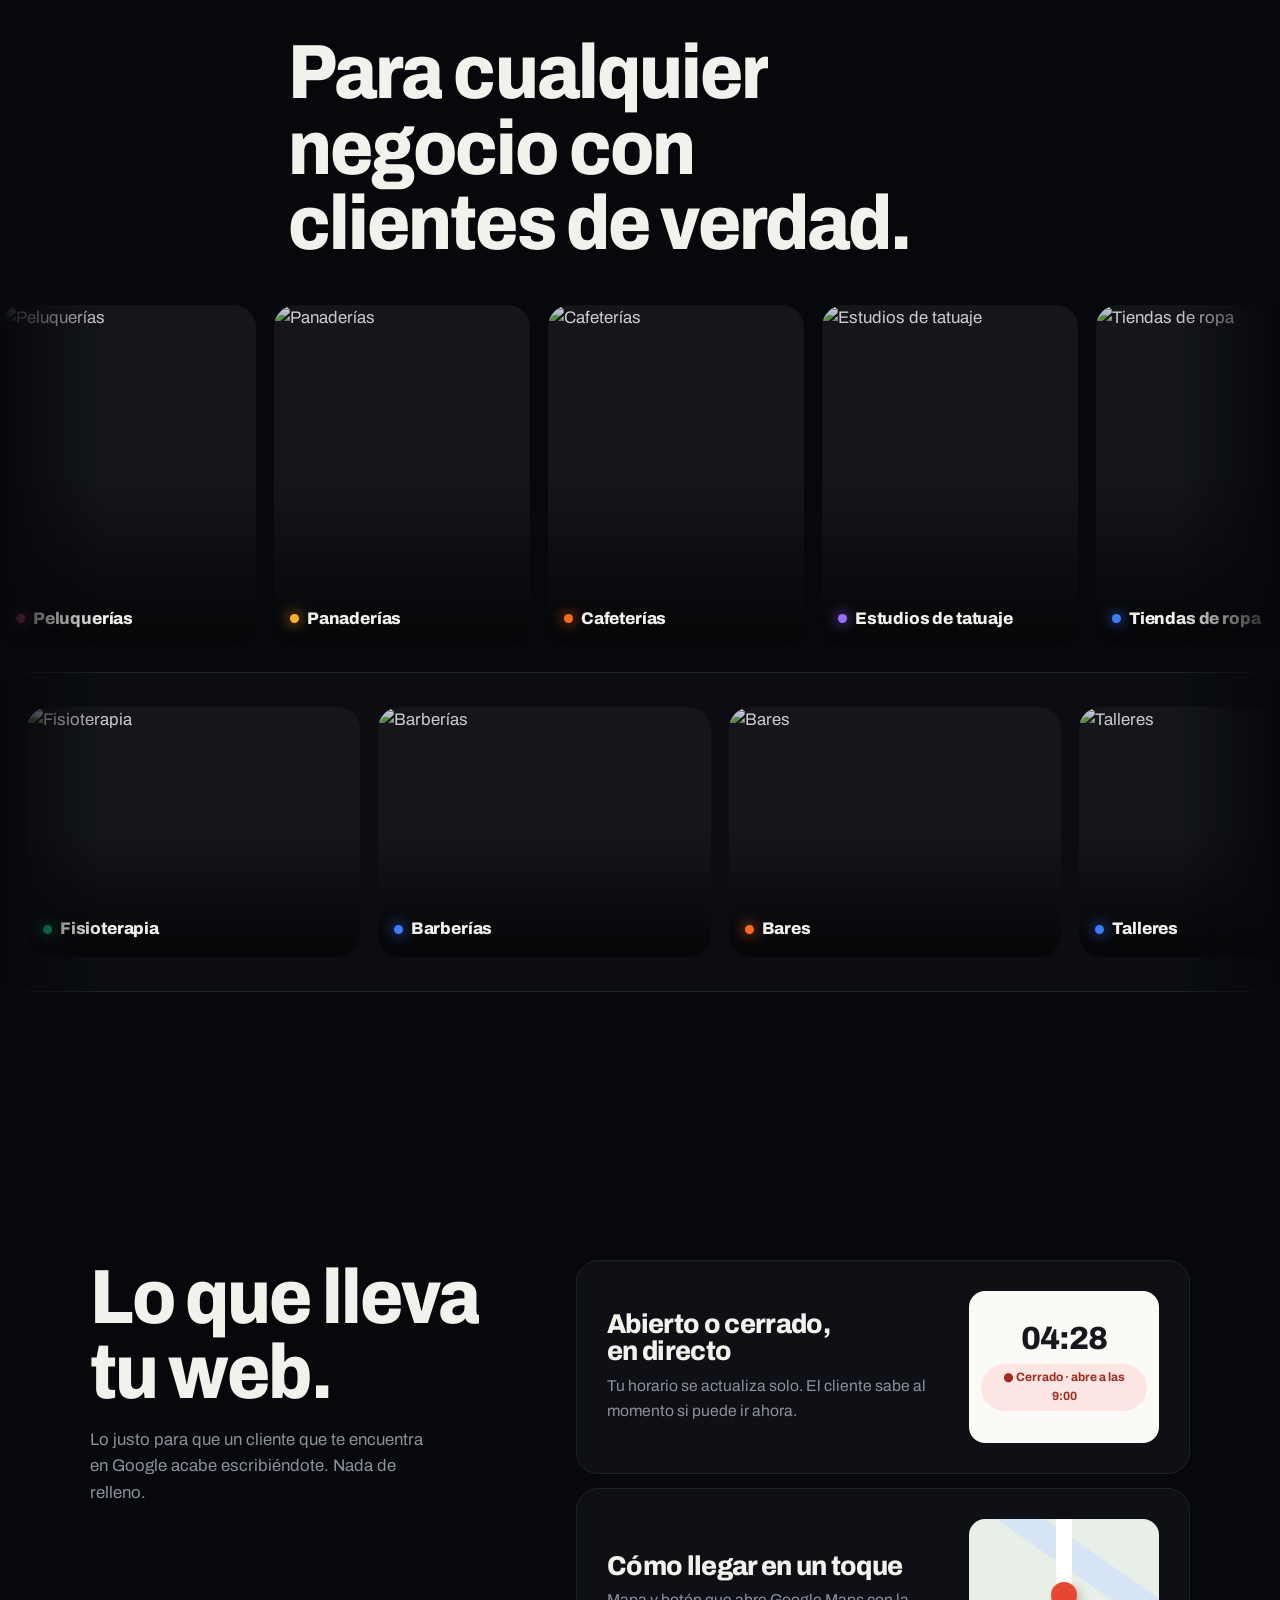
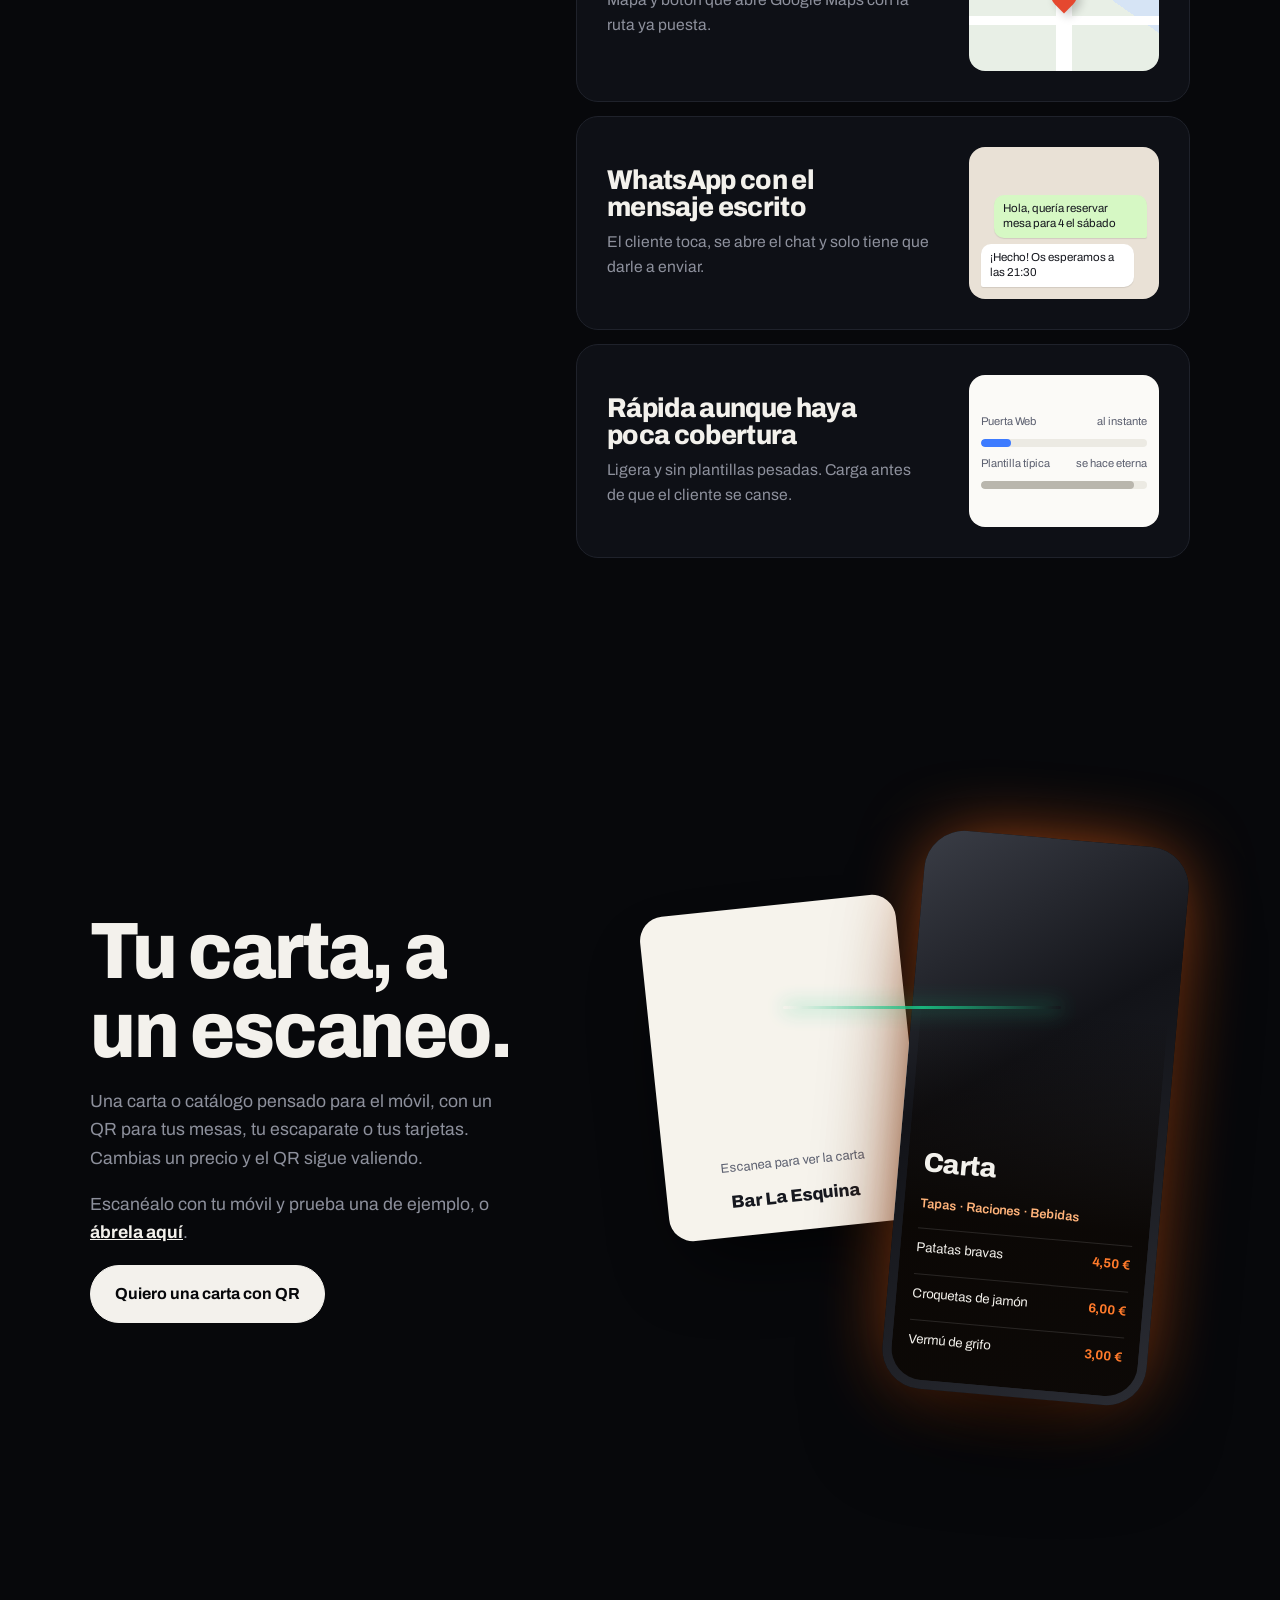
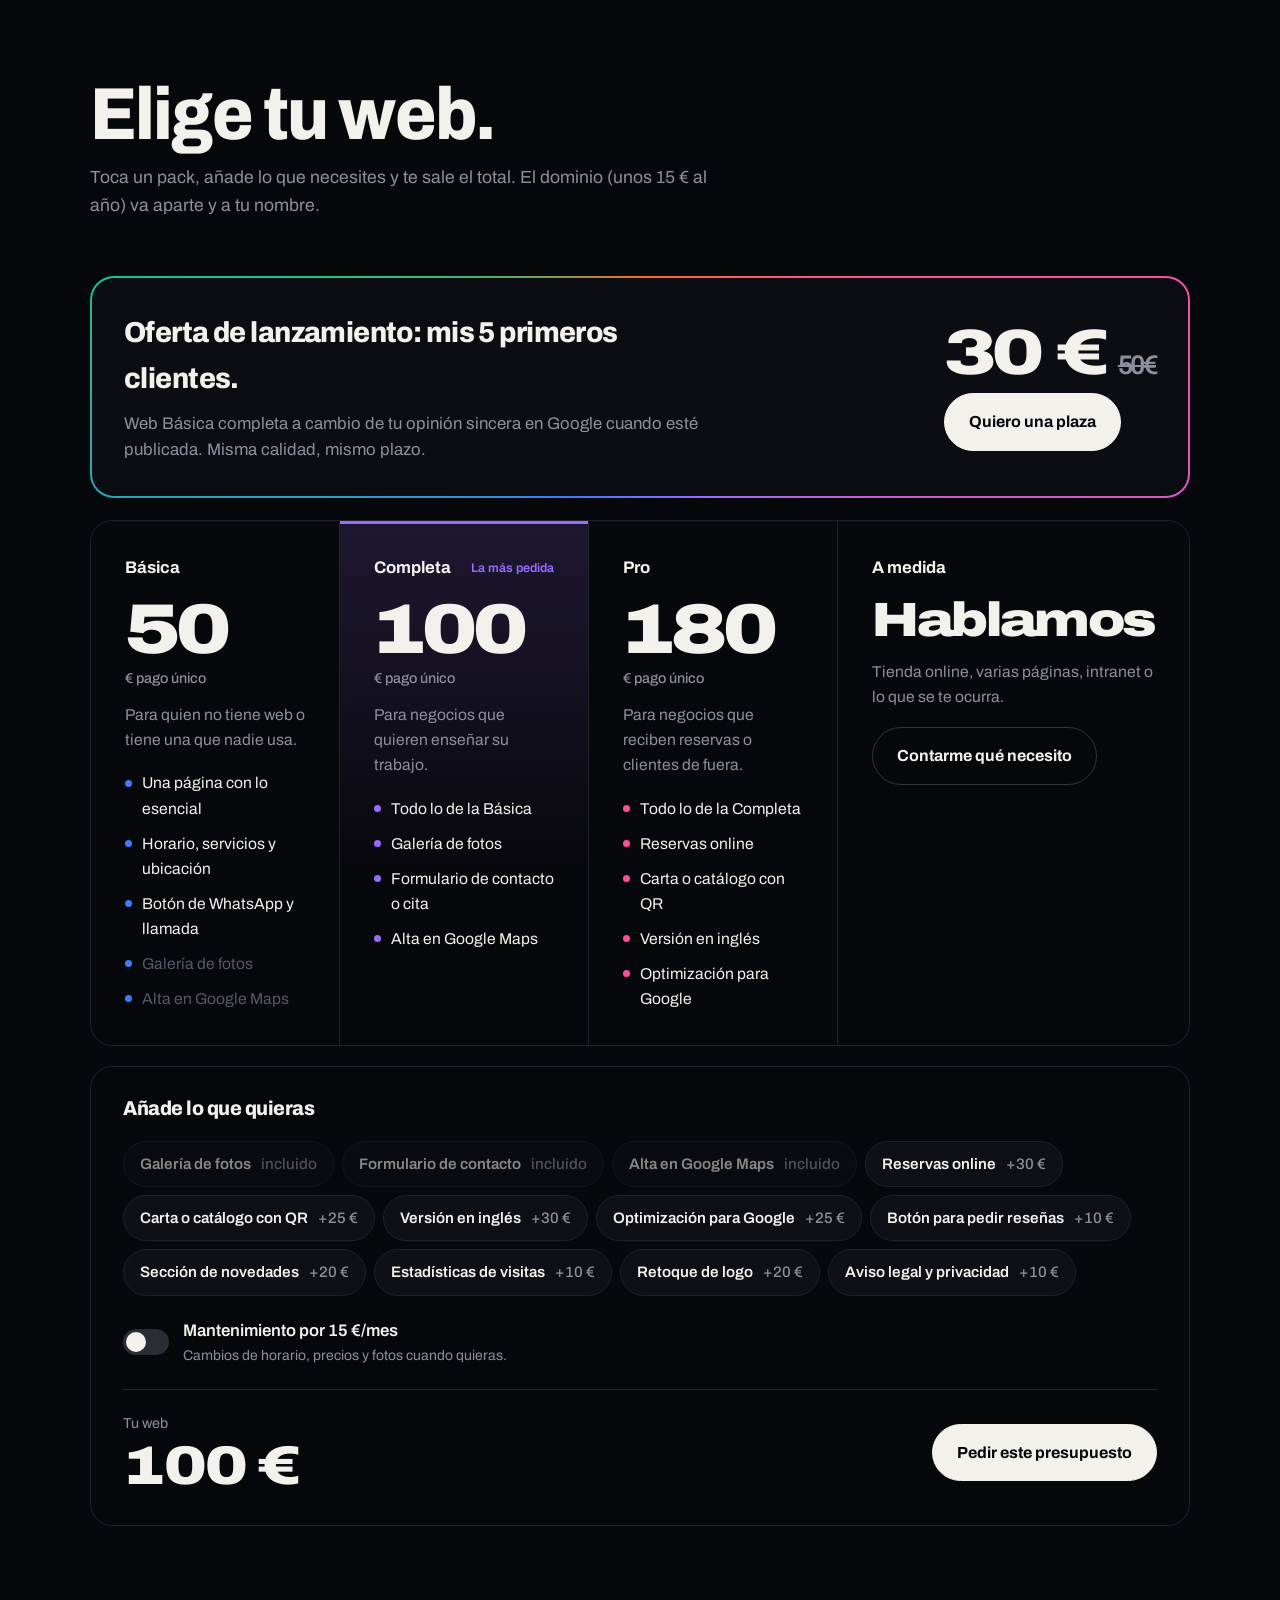
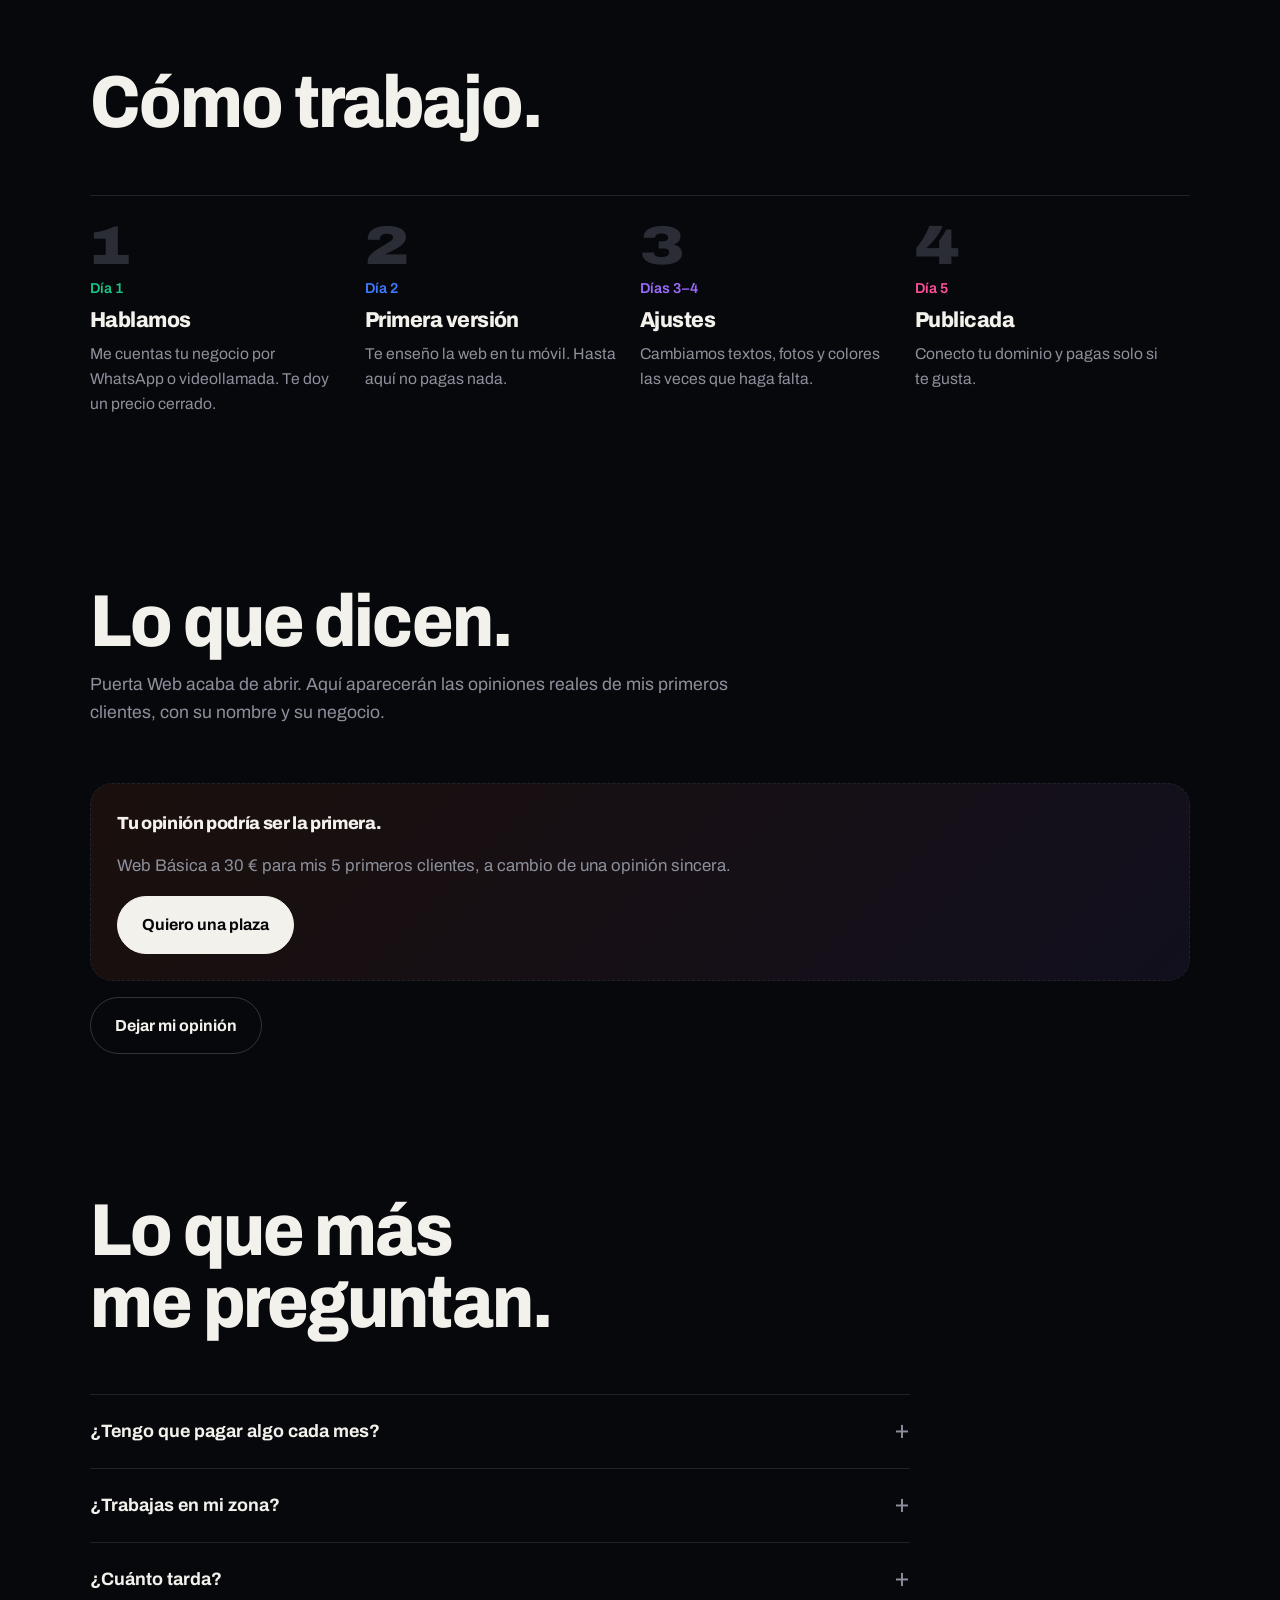
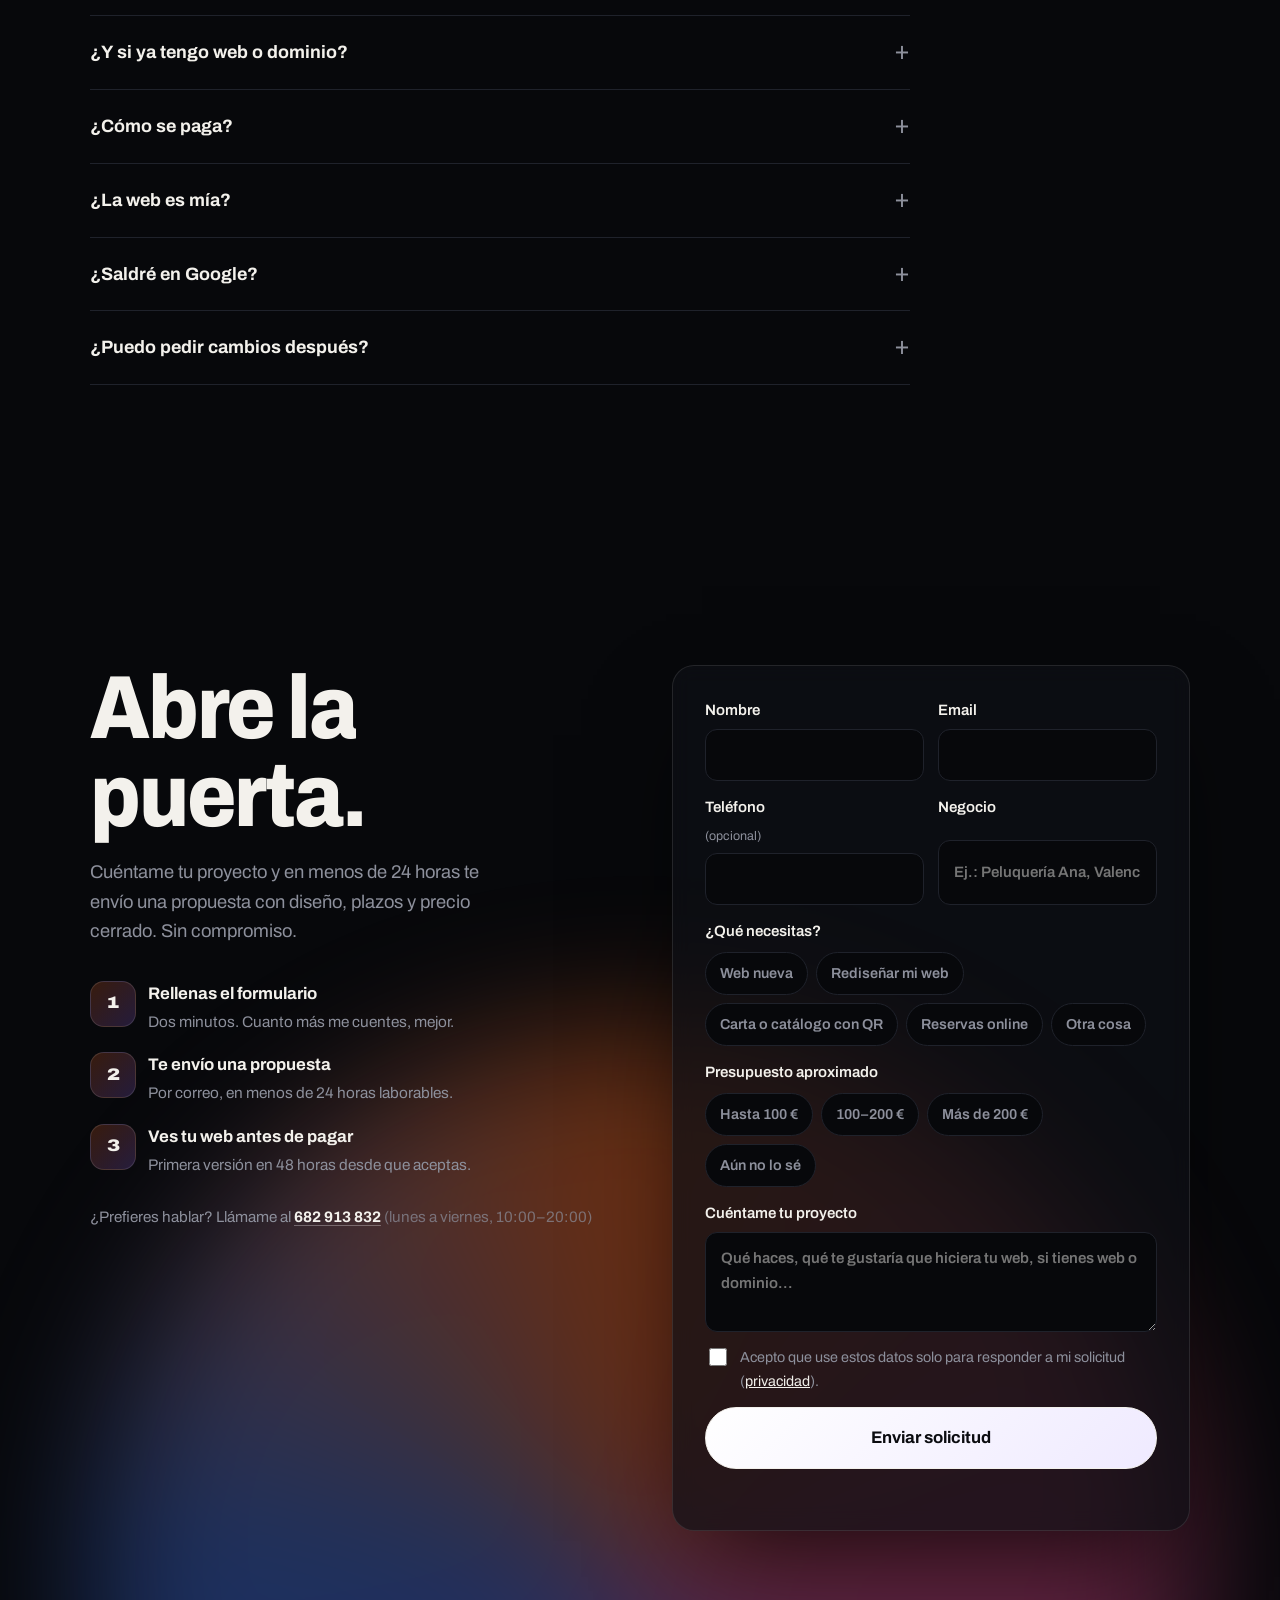
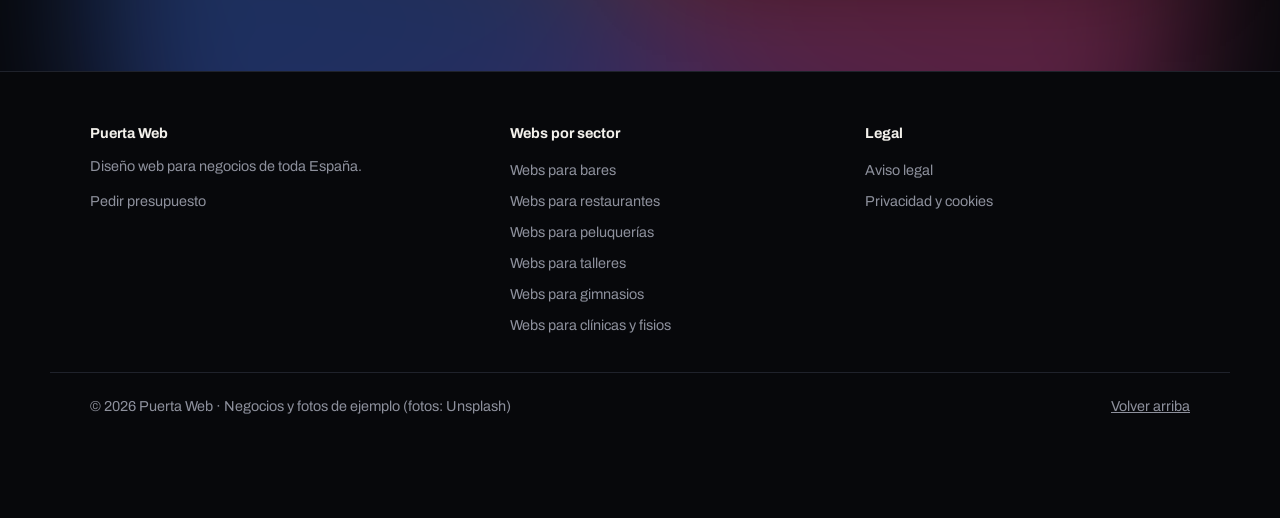
==== commit 41e09bd2: "Aviso legal, privacidad, páginas por sector, sitemap, datos para Google y estadísticas Co-Authored-B" ====
--- a/index.html
+++ b/index.html
@@ -8,6 +8,9 @@
 <link rel="icon" href="favicon-32.png" sizes="32x32" type="image/png">
 <link rel="apple-touch-icon" href="apple-touch-icon.png">
 <meta name="theme-color" content="#07080b">
+<link rel="canonical" href="https://puertaweb.com/">
+<script type="application/ld+json">{"@context": "https://schema.org", "@type": "ProfessionalService", "name": "Puerta Web", "url": "https://puertaweb.com", "logo": "https://puertaweb.com/apple-touch-icon.png", "image": "https://puertaweb.com/preview.png", "description": "Diseño web para negocios de toda España desde 50 €. Lista en 5 días y la ves antes de pagar.", "telephone": "+34682913832", "areaServed": "ES", "address": {"@type": "PostalAddress", "addressLocality": "Madrid", "addressCountry": "ES"}, "priceRange": "50€ - 180€"}</script>
+<script data-goatcounter="https://puertaweb.goatcounter.com/count" async src="https://gc.zgo.at/count.js"></script>
 <meta property="og:title" content="Puerta Web · Tu negocio, con una web que vende">
 <meta property="og:description" content="Diseño web profesional para negocios de toda España. Propuesta gratis en 24 h, la ves antes de pagar y precio cerrado desde 50 €.">
 <meta property="og:image" content="https://puertaweb.com/preview.png?v=2">
@@ -625,6 +628,18 @@
 }
 .swipe{display:none;color:var(--dim);font-size:.85rem;margin:-6px 0 6px}
 
+
+/* Pie con enlaces */
+.mfoot{padding-top:50px!important}
+.mfoot .fgrid{display:grid;grid-template-columns:1.2fr 1fr 1fr;gap:30px;margin-bottom:30px}
+@media (max-width:760px){.mfoot .fgrid{grid-template-columns:1fr}}
+.mfoot .fgrid b{display:block;color:var(--ink);margin-bottom:10px}
+.mfoot .fgrid a{display:block;text-decoration:none;padding:4px 0;color:var(--dim)}
+.mfoot .fgrid a:hover{color:var(--ink)}
+.mfoot .fgrid p{margin:0 0 8px}
+.mfoot .fbot{display:flex;justify-content:space-between;flex-wrap:wrap;gap:12px;border-top:1px solid var(--line);padding-top:22px}
+.consent a{color:var(--ink)}
+
 @media (prefers-reduced-motion:reduce){*{transition:none!important;animation:none!important}}
 </style>
 </head>
@@ -899,7 +914,7 @@
           <input type="hidden" name="presupuesto" id="cPresupuesto">
         </fieldset>
         <label>Cuéntame tu proyecto<textarea name="mensaje" id="cMsg" placeholder="Qué haces, qué te gustaría que hiciera tu web, si tienes web o dominio…"></textarea></label>
-        <label class="consent"><input type="checkbox" id="cOk" required> <span>Acepto que use estos datos solo para responder a mi solicitud.</span></label>
+        <label class="consent"><input type="checkbox" id="cOk" required> <span>Acepto que use estos datos solo para responder a mi solicitud (<a href="privacidad.html" target="_blank">privacidad</a>).</span></label>
         <button class="btn light send" type="submit"><span>Enviar solicitud</span></button>
         <p class="f-msg" id="fMsg" role="status"></p>
         <div class="f-done" id="fDone" hidden>
@@ -912,7 +927,11 @@
   </section>
 </main>
 
-<footer><div class="wrap"><span>© 2026 Puerta Web · Negocios y fotos de ejemplo (fotos: Unsplash)</span><a href="#escena">Volver arriba</a></div></footer>
+<footer class="mfoot"><div class="wrap fgrid">
+<div><b>Puerta Web</b><p>Diseño web para negocios de toda España.</p><a href="#contacto">Pedir presupuesto</a></div>
+<div><b>Webs por sector</b><a href="webs-para-bares.html">Webs para bares</a><a href="webs-para-restaurantes.html">Webs para restaurantes</a><a href="webs-para-peluquerias.html">Webs para peluquerías</a><a href="webs-para-talleres.html">Webs para talleres</a><a href="webs-para-gimnasios.html">Webs para gimnasios</a><a href="webs-para-clinicas.html">Webs para clínicas y fisios</a></div>
+<div><b>Legal</b><a href="aviso-legal.html">Aviso legal</a><a href="privacidad.html">Privacidad y cookies</a></div>
+</div><div class="wrap fbot"><span>© 2026 Puerta Web · Negocios y fotos de ejemplo (fotos: Unsplash)</span><a href="#escena">Volver arriba</a></div></footer>
 
 <a class="fab" id="fab" href="#contacto">Pedir presupuesto</a>
 
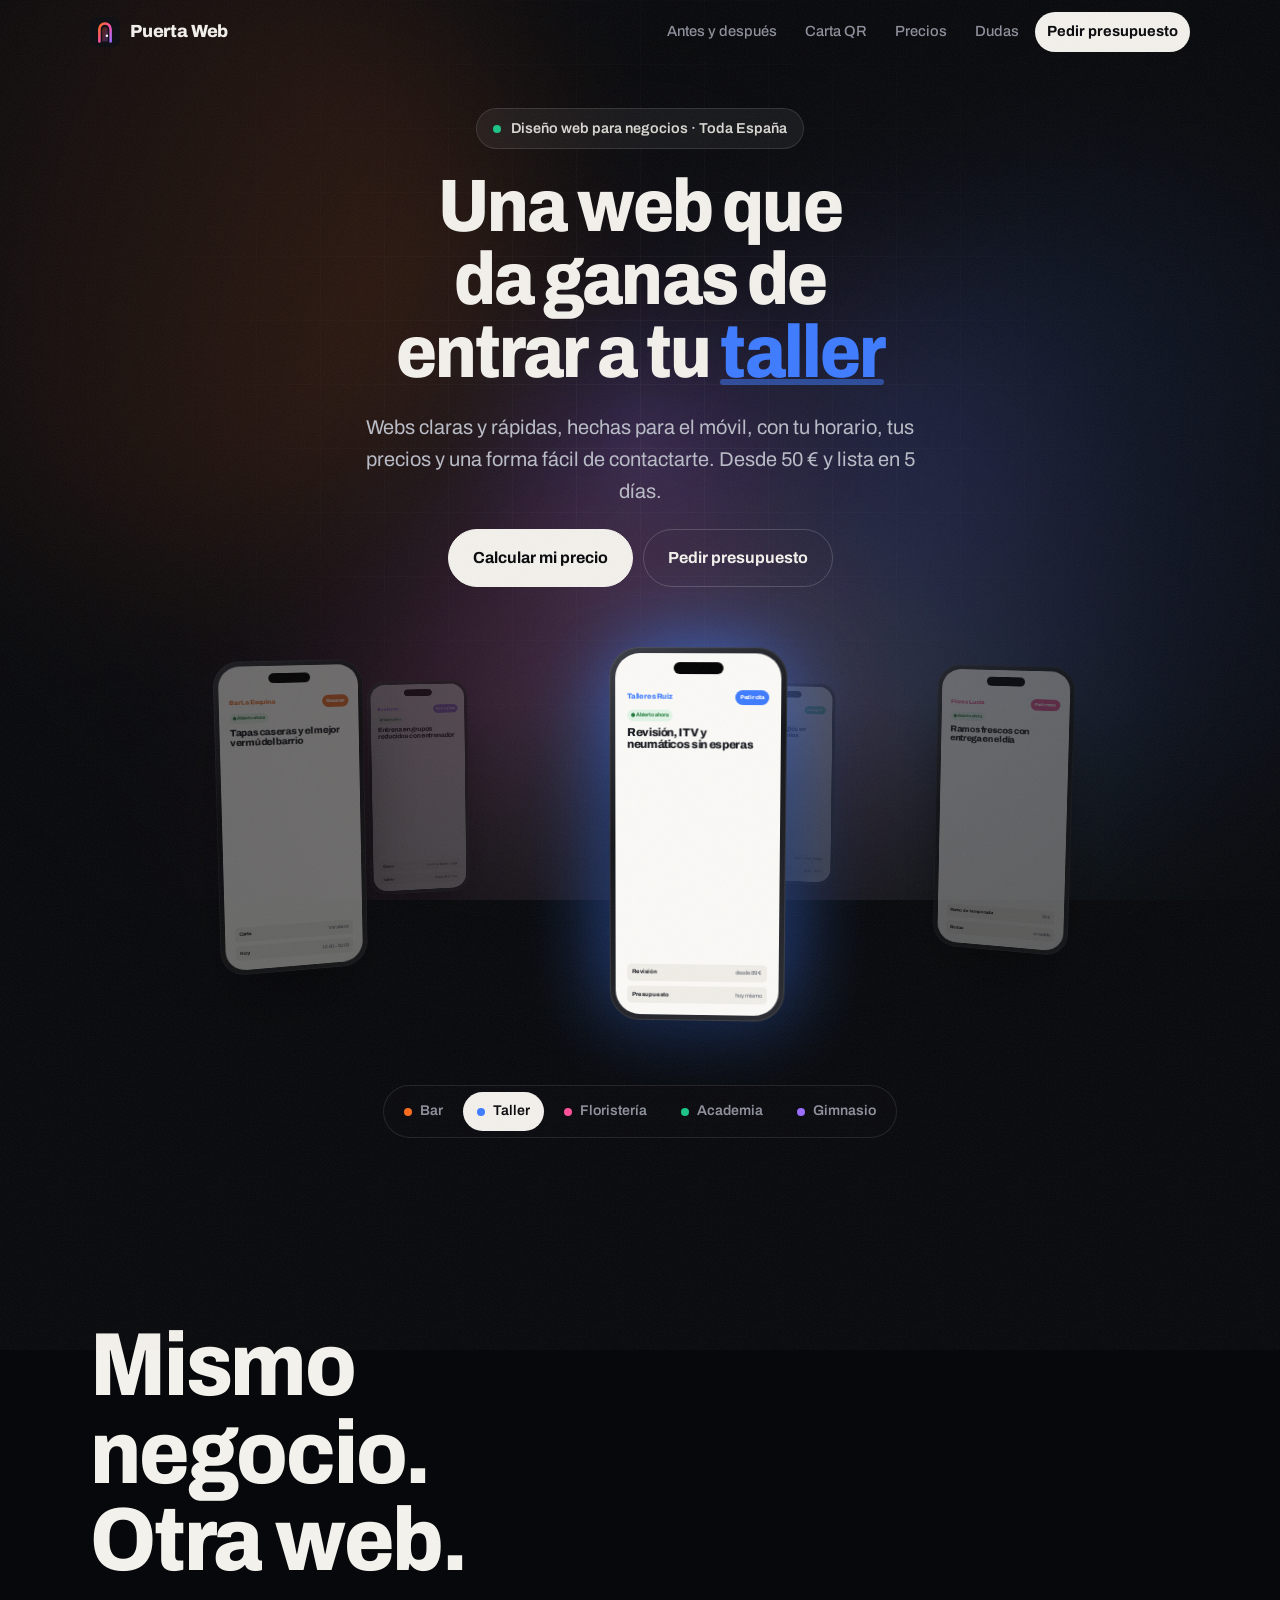
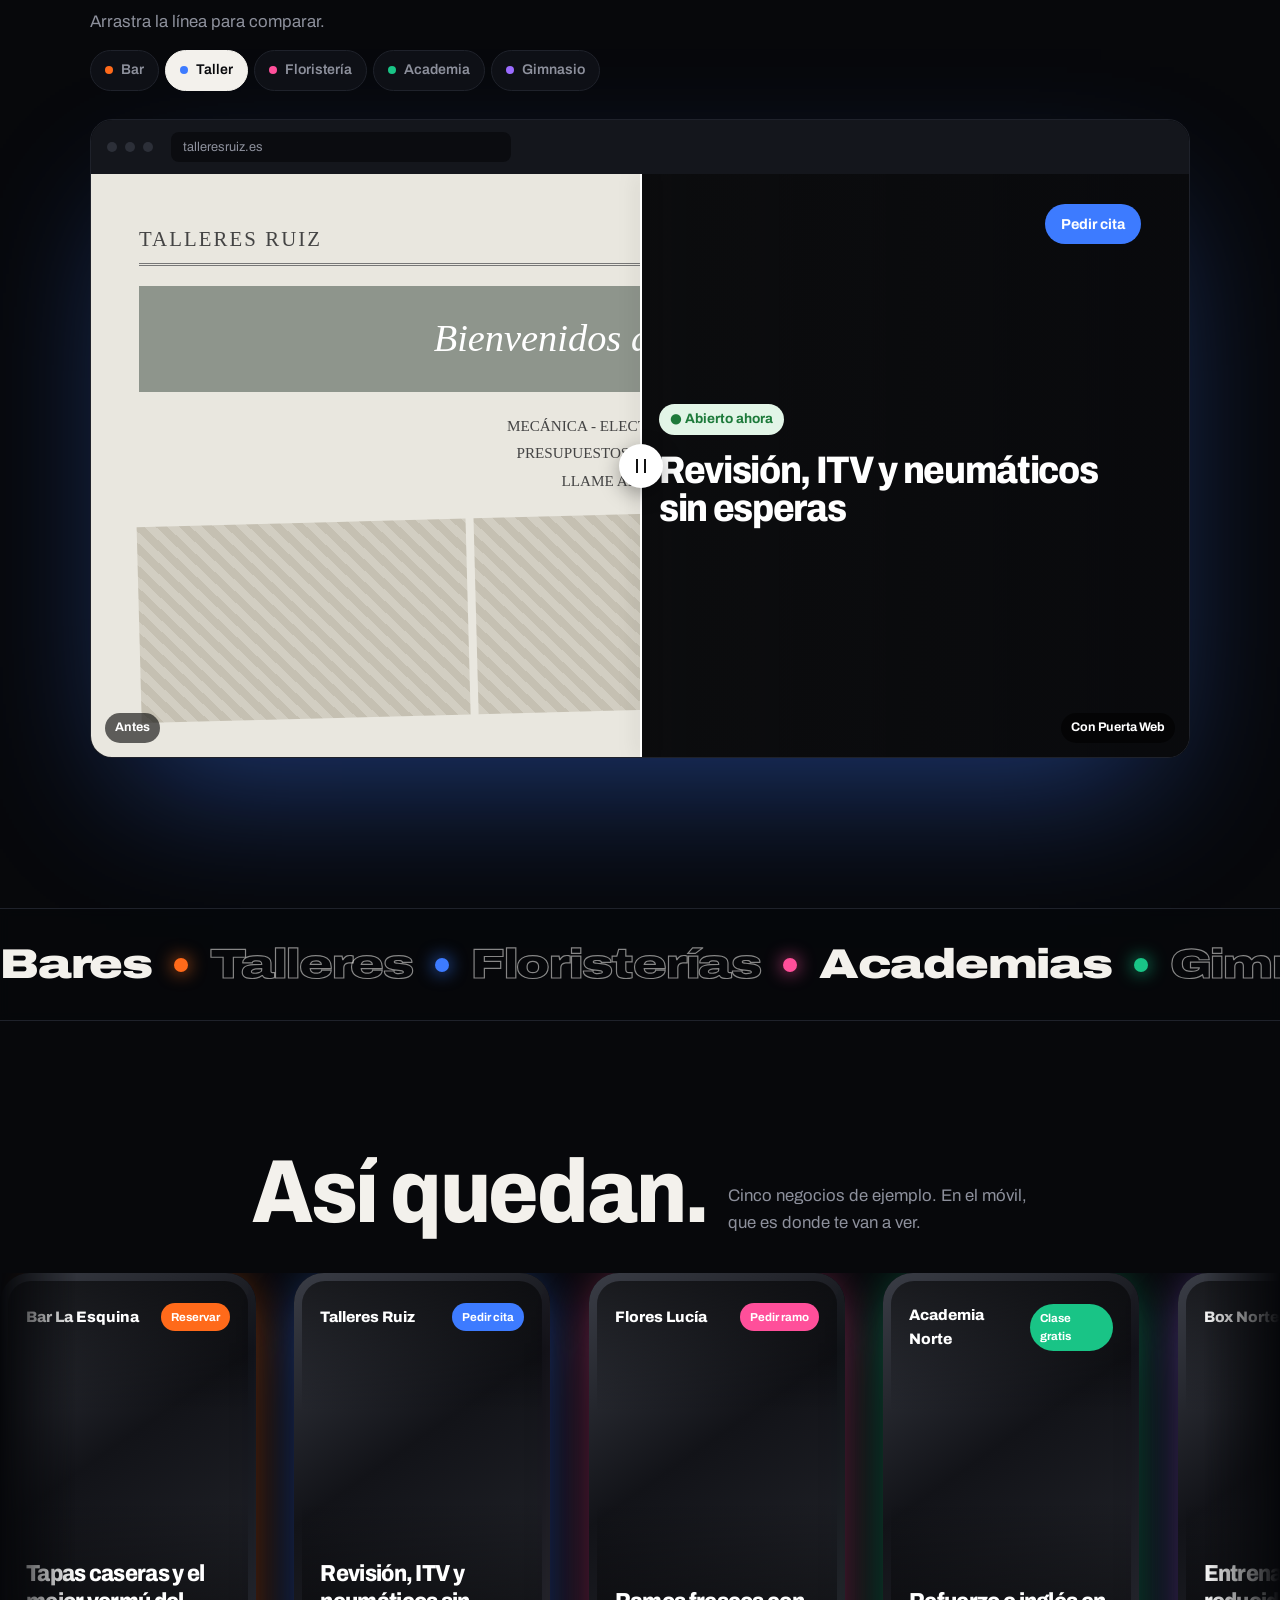
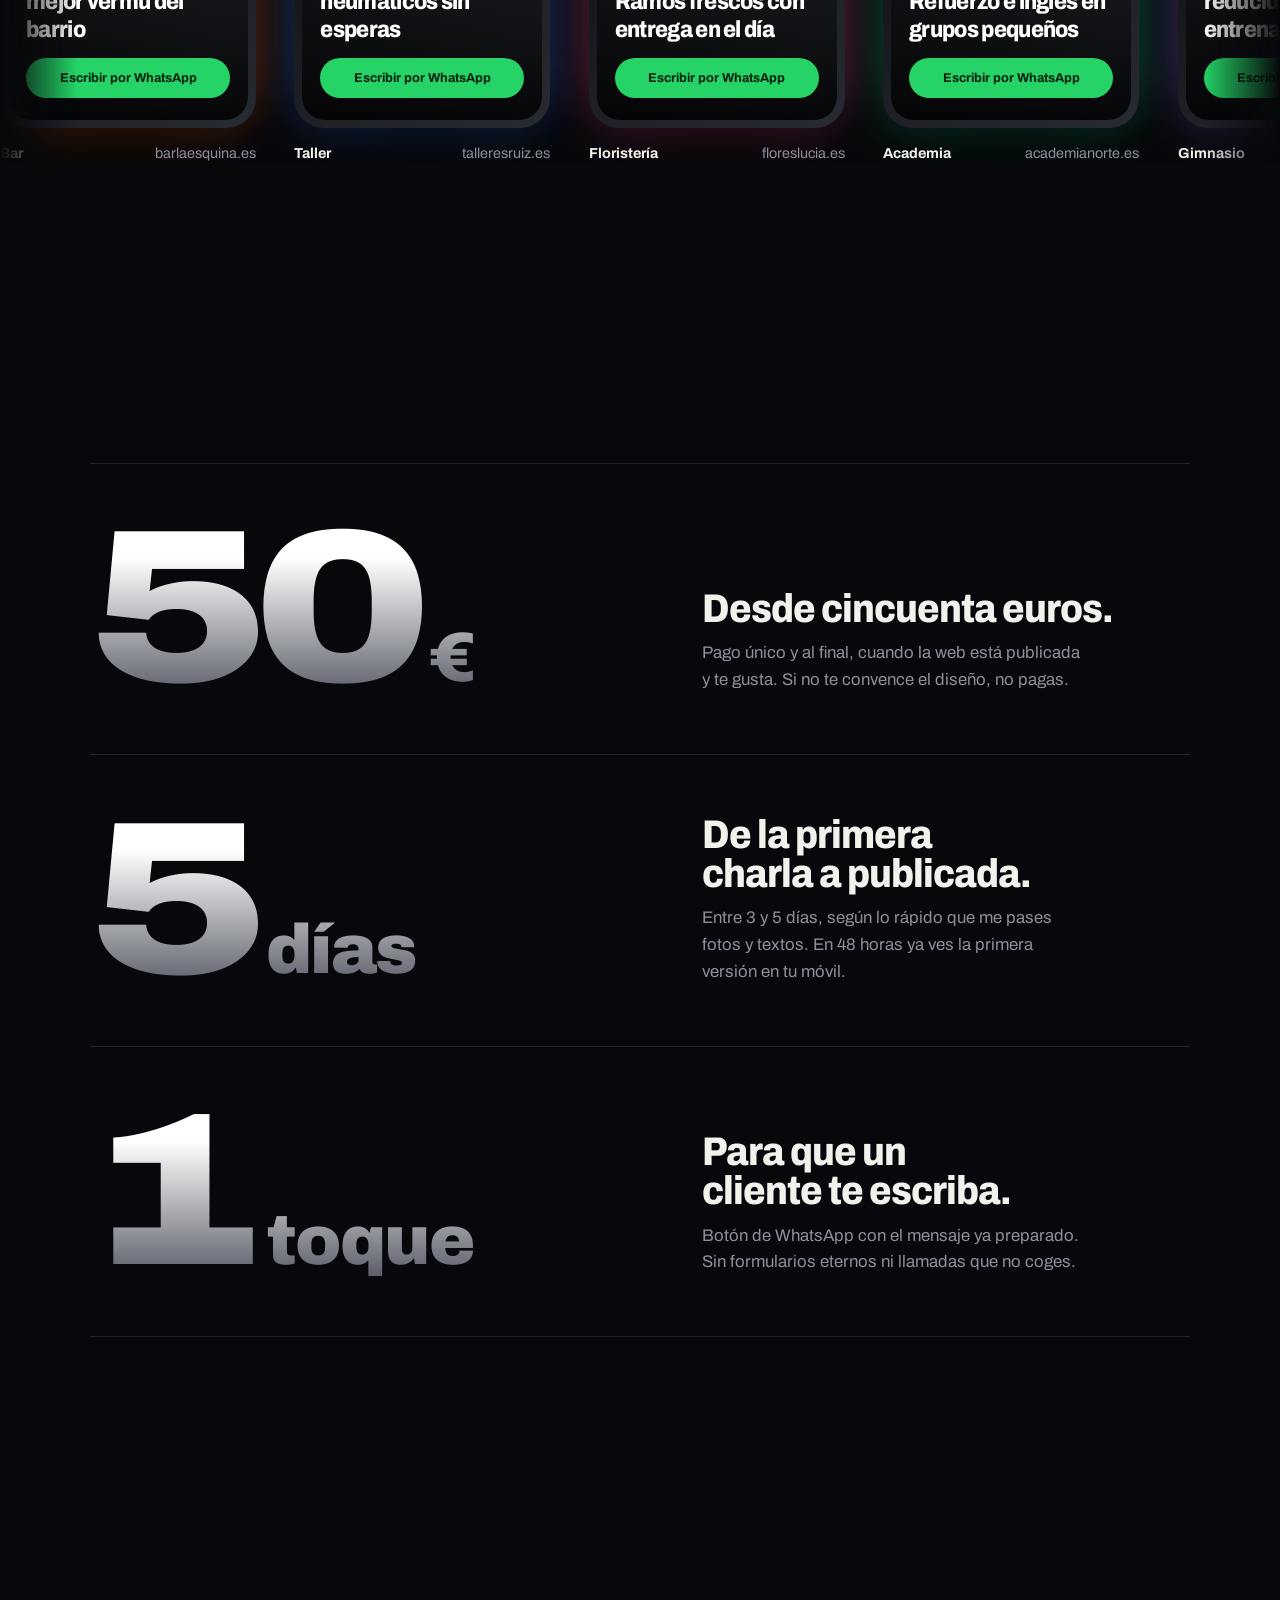
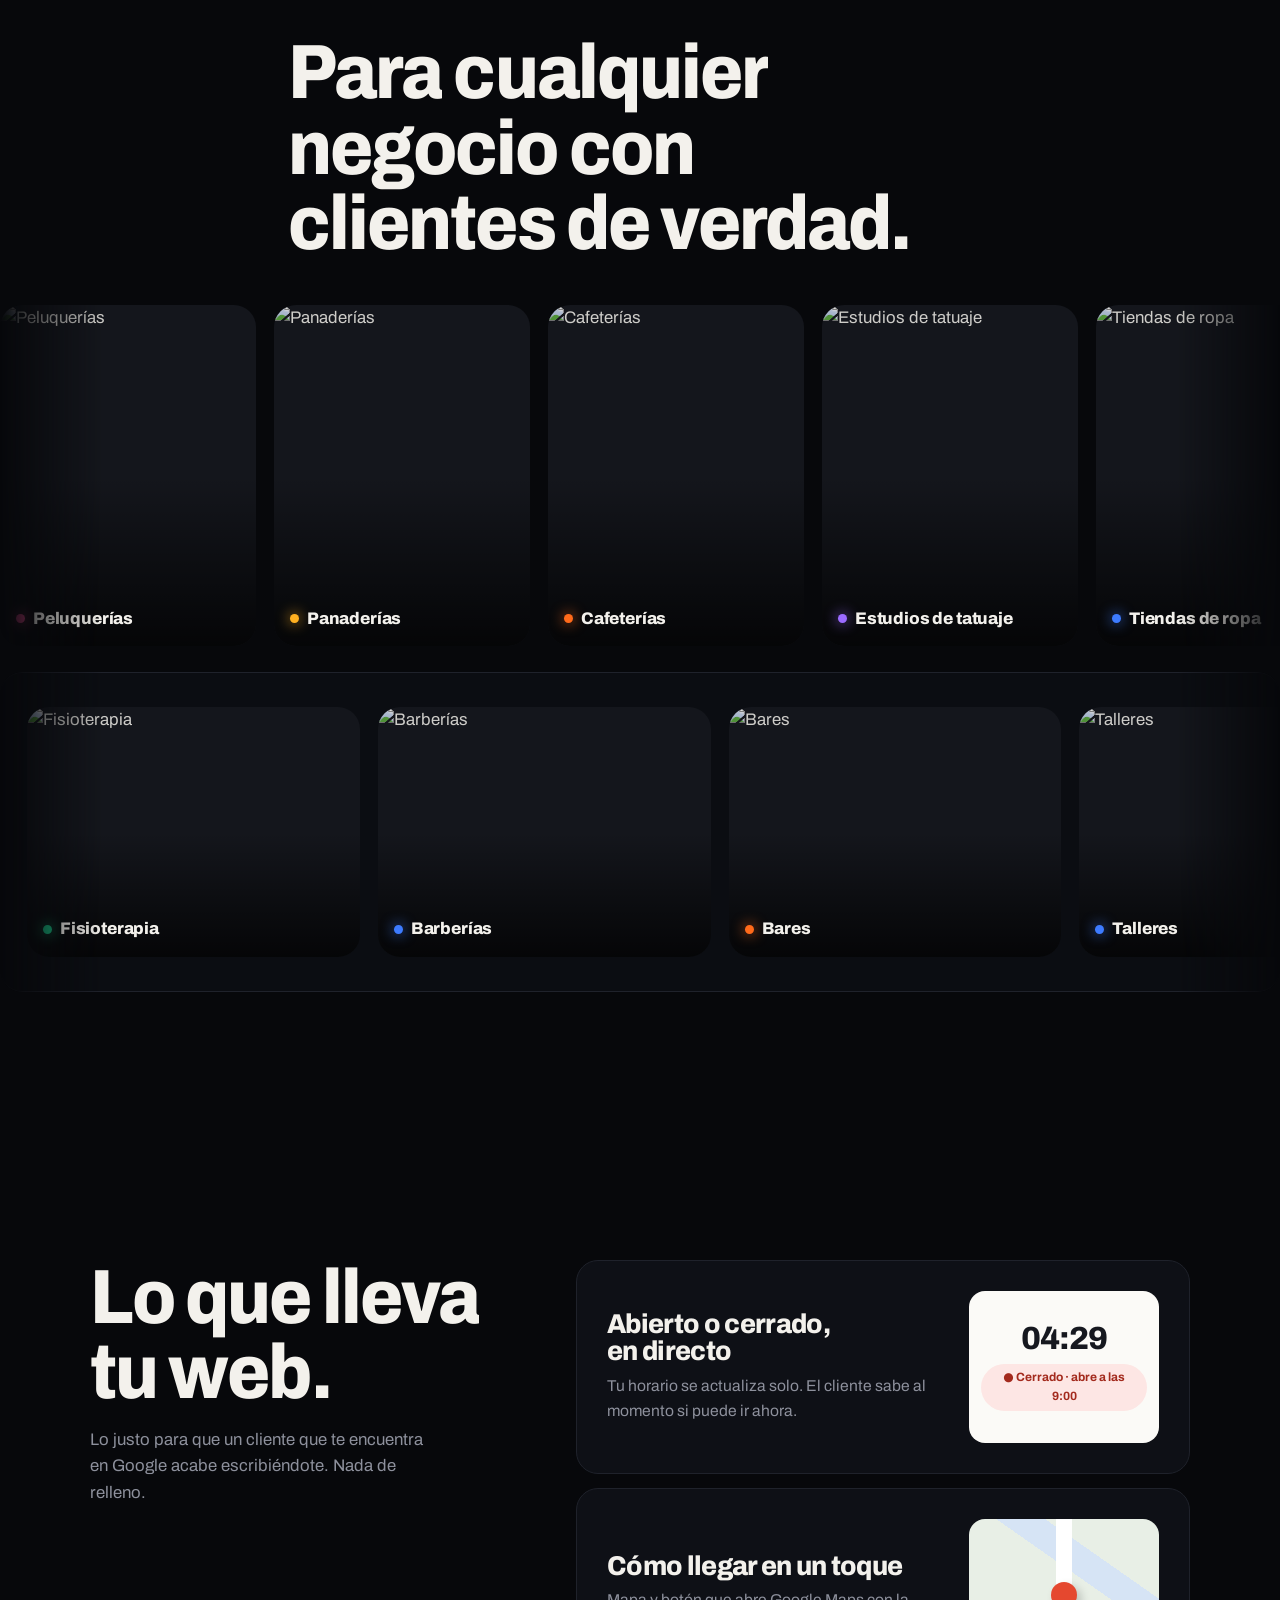
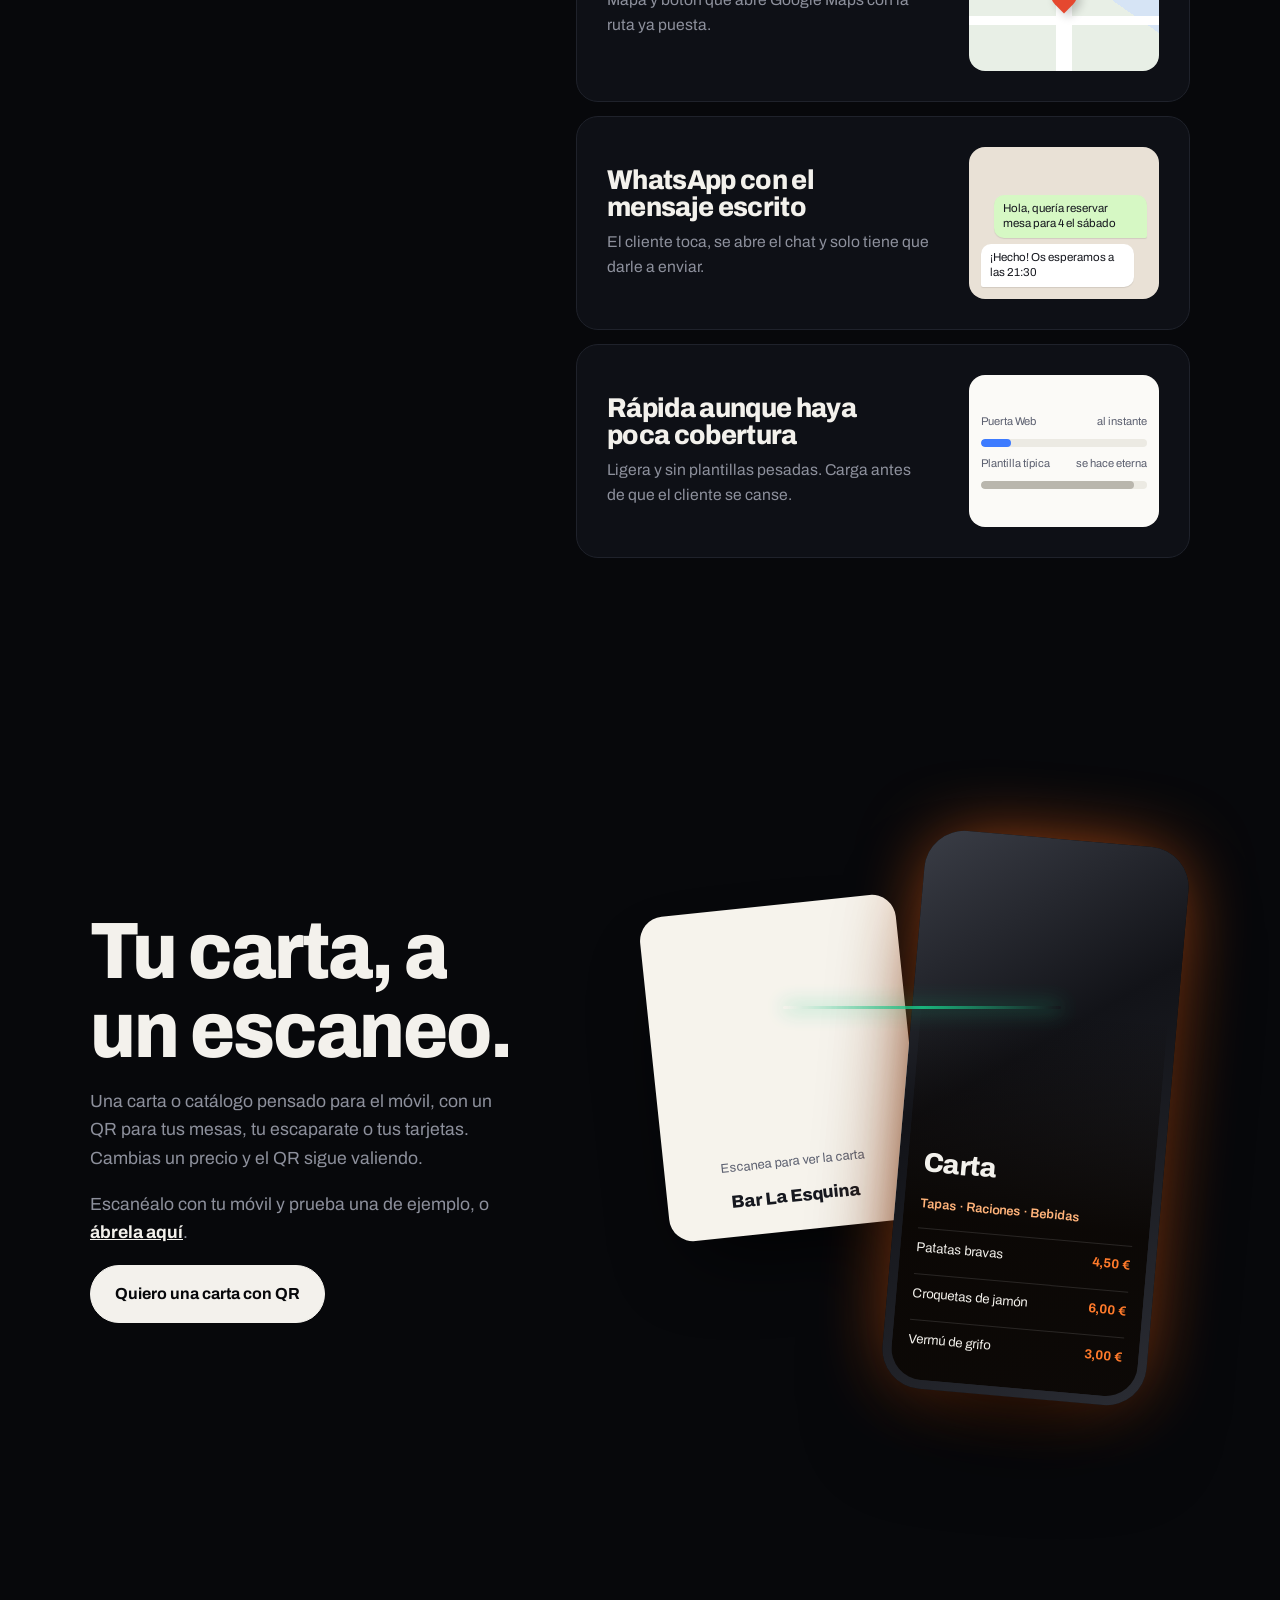
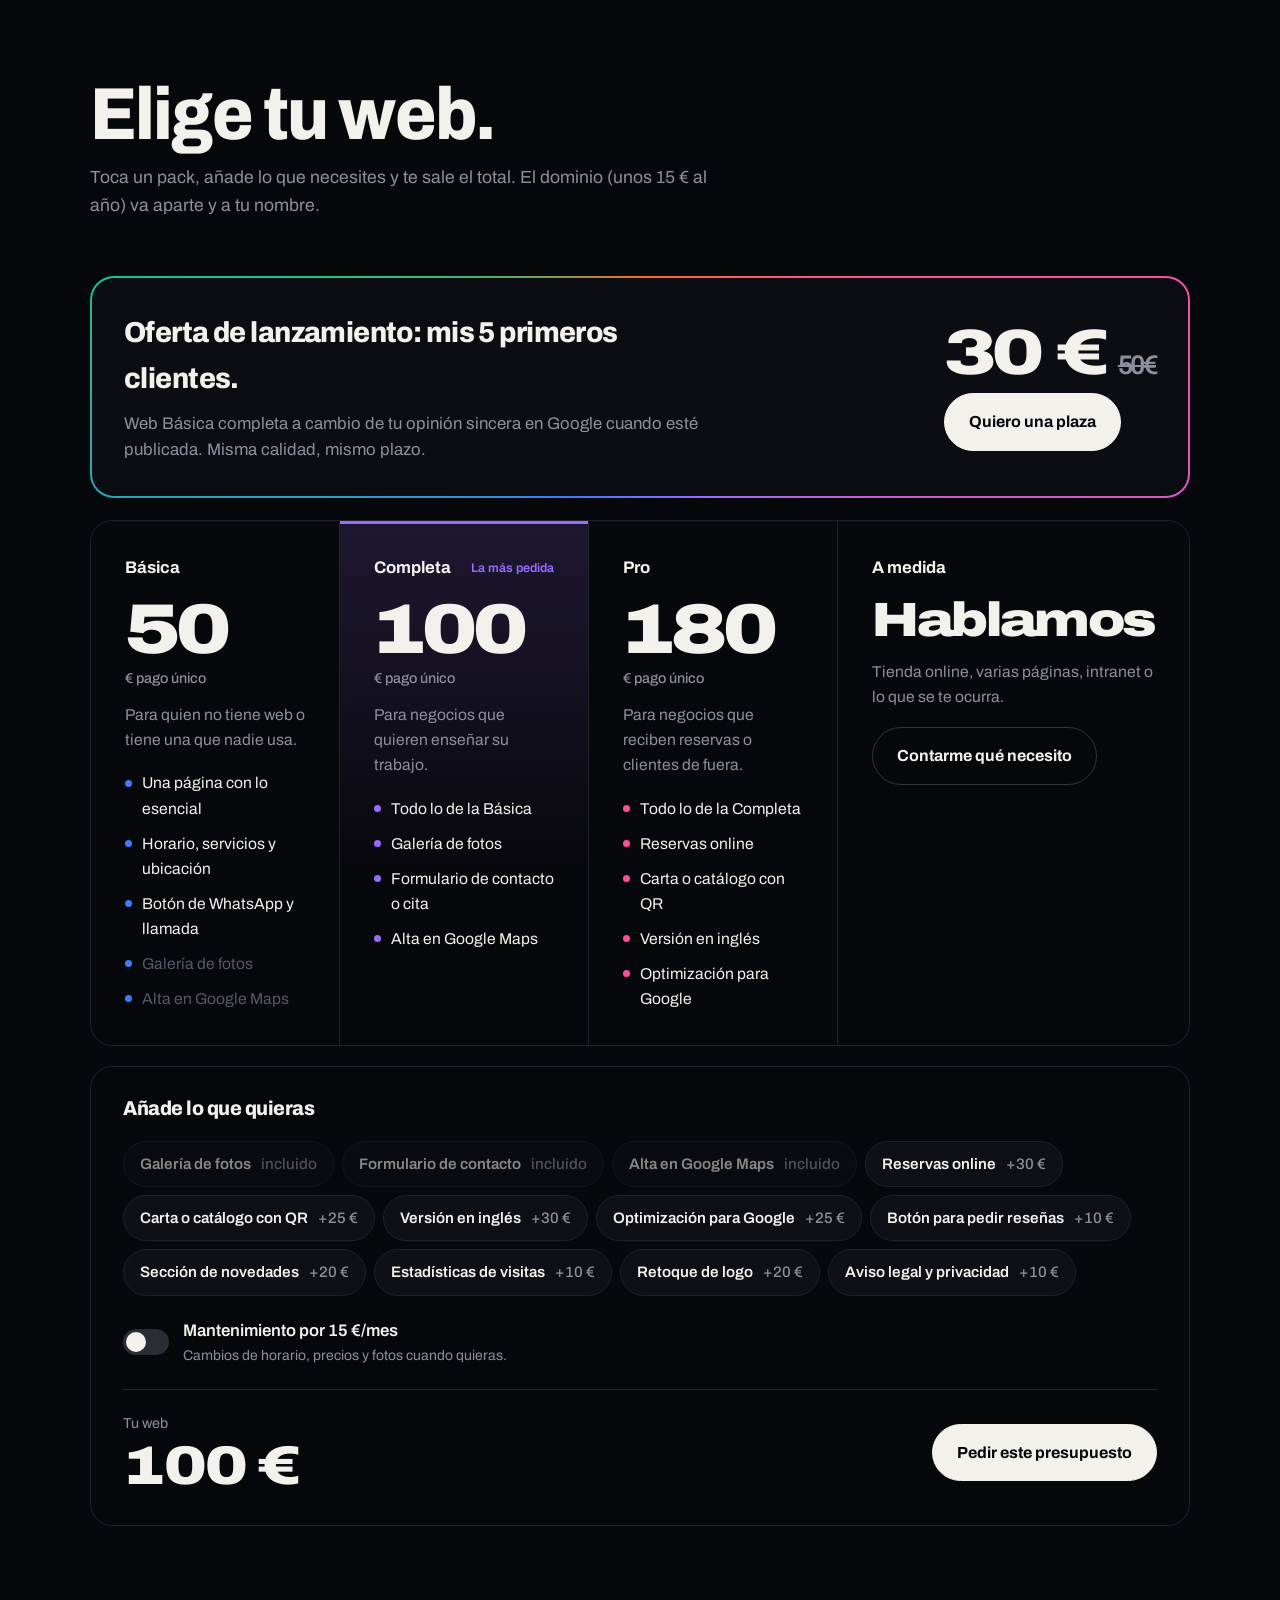
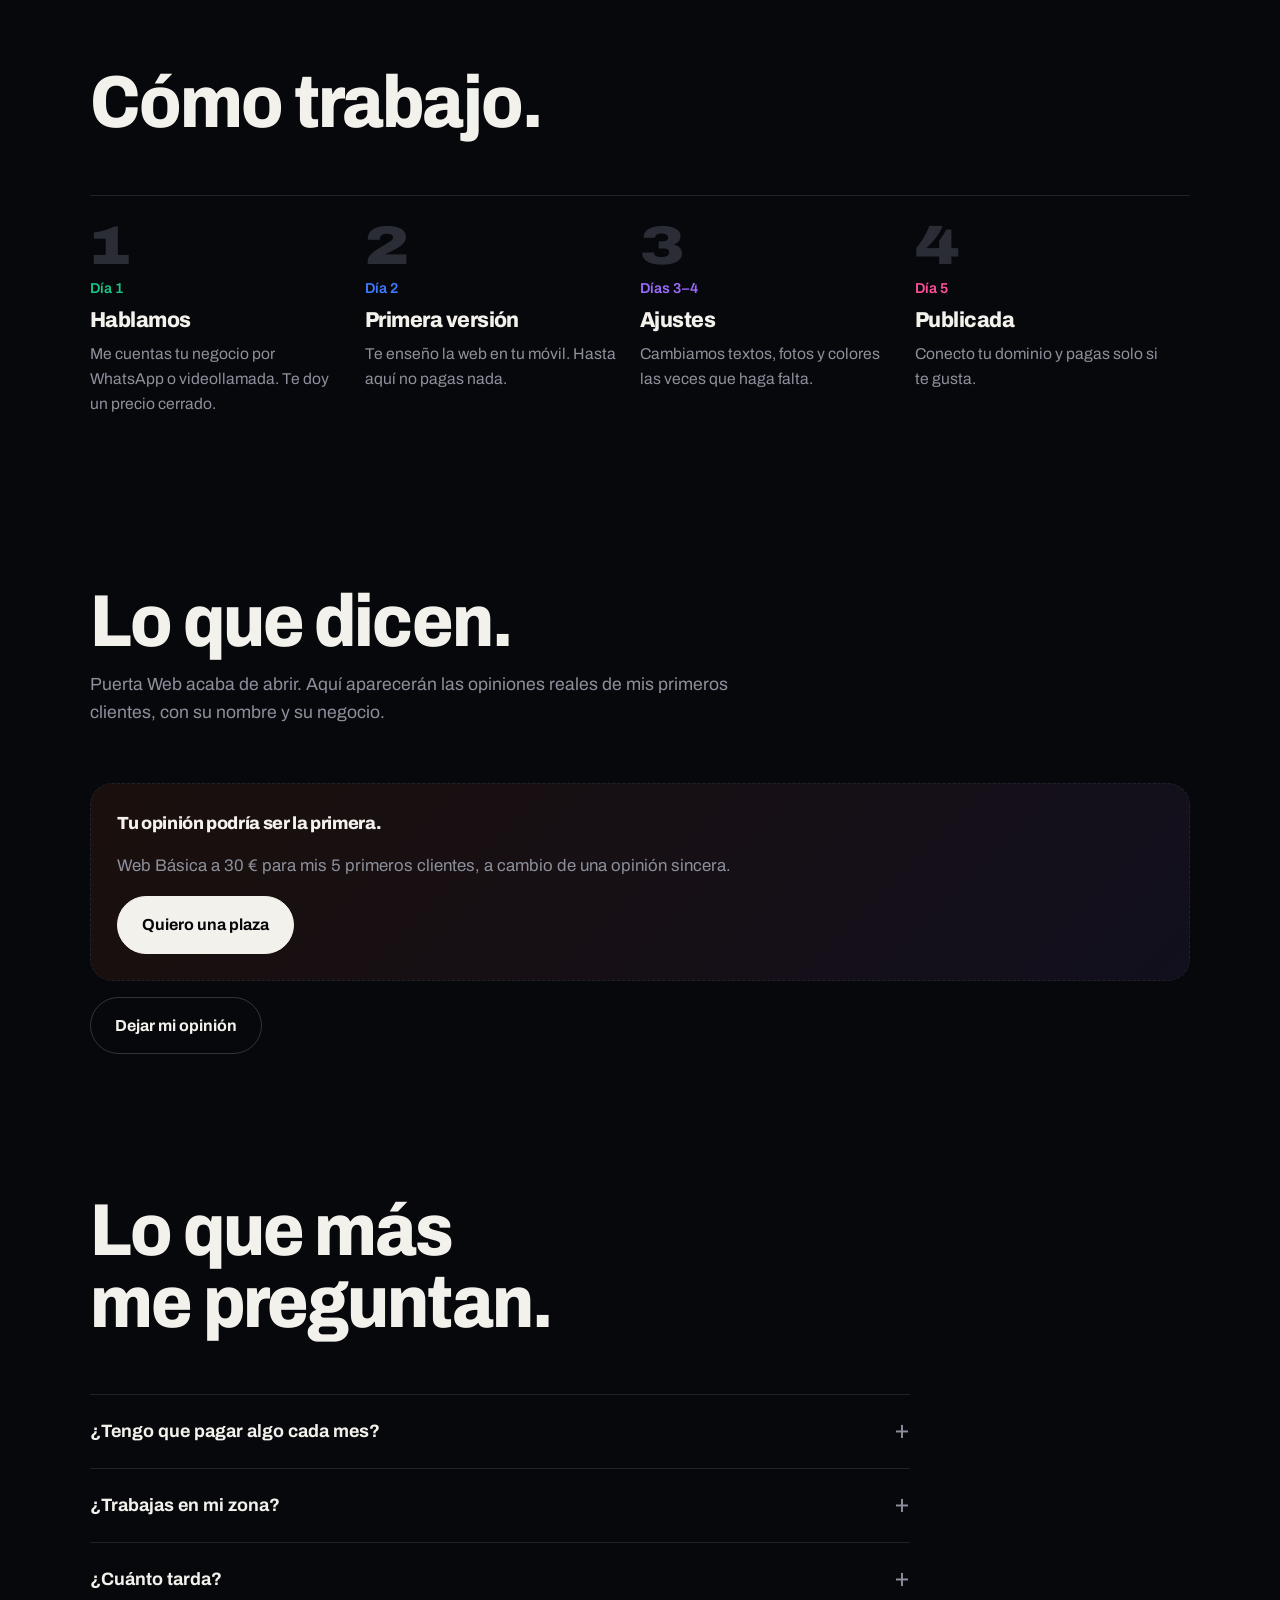
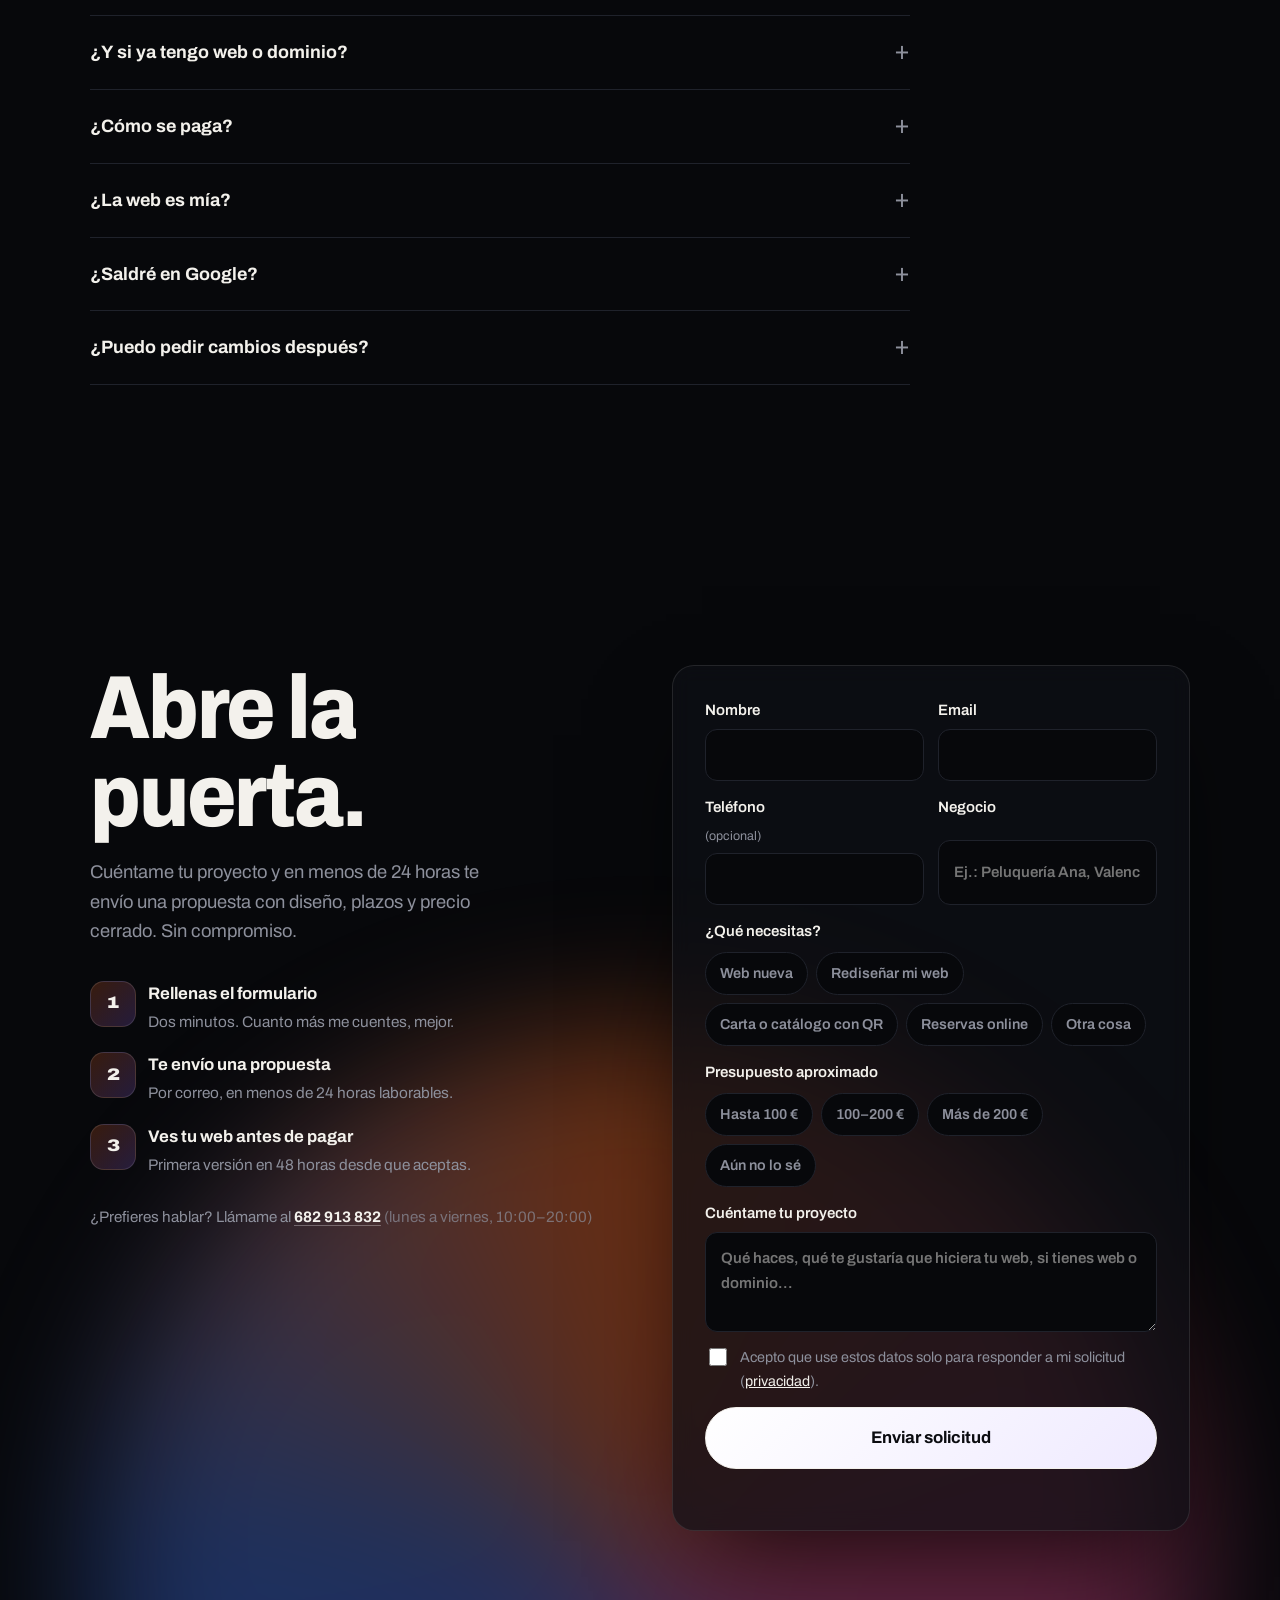
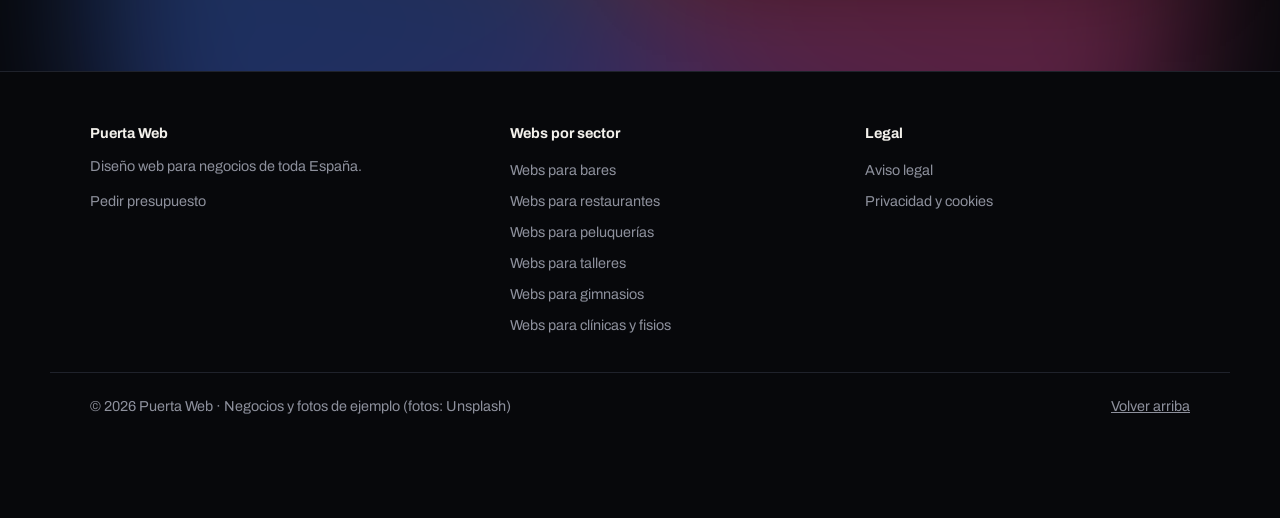
==== commit fd71d2dc: "Formularios con Web3Forms Co-Authored-By: Claude Opus 5.5 <noreply@anthropic.com> Claude-Session: ht" ====
--- a/index.html
+++ b/index.html
@@ -1087,12 +1087,15 @@
     document.head.appendChild(sc);})();
 
 
-  /* Envío a FormSubmit con límite de tiempo */
+  /* Envío a Web3Forms con límite de tiempo */
   async function sendForm(fd){
     const ctl=new AbortController(),t=setTimeout(()=>ctl.abort(),15000);
-    try{const r=await fetch("https://formsubmit.co/ajax/gnjesus1@gmail.com",{method:"POST",headers:{"Accept":"application/json"},body:fd,signal:ctl.signal});
+    fd.set("access_key","980452d4-1c77-4591-bc98-20647c6dcb23");fd.set("from_name","Puerta Web");
+    if(fd.get("_subject"))fd.set("subject",fd.get("_subject"));
+    ["_subject","_captcha","_template","_honey"].forEach(k=>fd.delete(k));
+    try{const r=await fetch("https://api.web3forms.com/submit",{method:"POST",headers:{"Accept":"application/json"},body:fd,signal:ctl.signal});
       const j=await r.json().catch(()=>({}));
-      if(String(j.success)==="true"||/activat/i.test(j.message||""))return true;
+      if(j.success===true||String(j.success)==="true")return true;
       throw new Error(j.message||r.status);}
     finally{clearTimeout(t);}
   }
@@ -1153,7 +1156,7 @@
   }
   render();
 
-  /* Formulario de contacto (FormSubmit) */
+  /* Formulario de contacto (Web3Forms) */
   const form=$("f");
   document.querySelectorAll(".chips-g").forEach(g=>{
     const single=g.classList.contains("single"),hid=g.nextElementSibling;
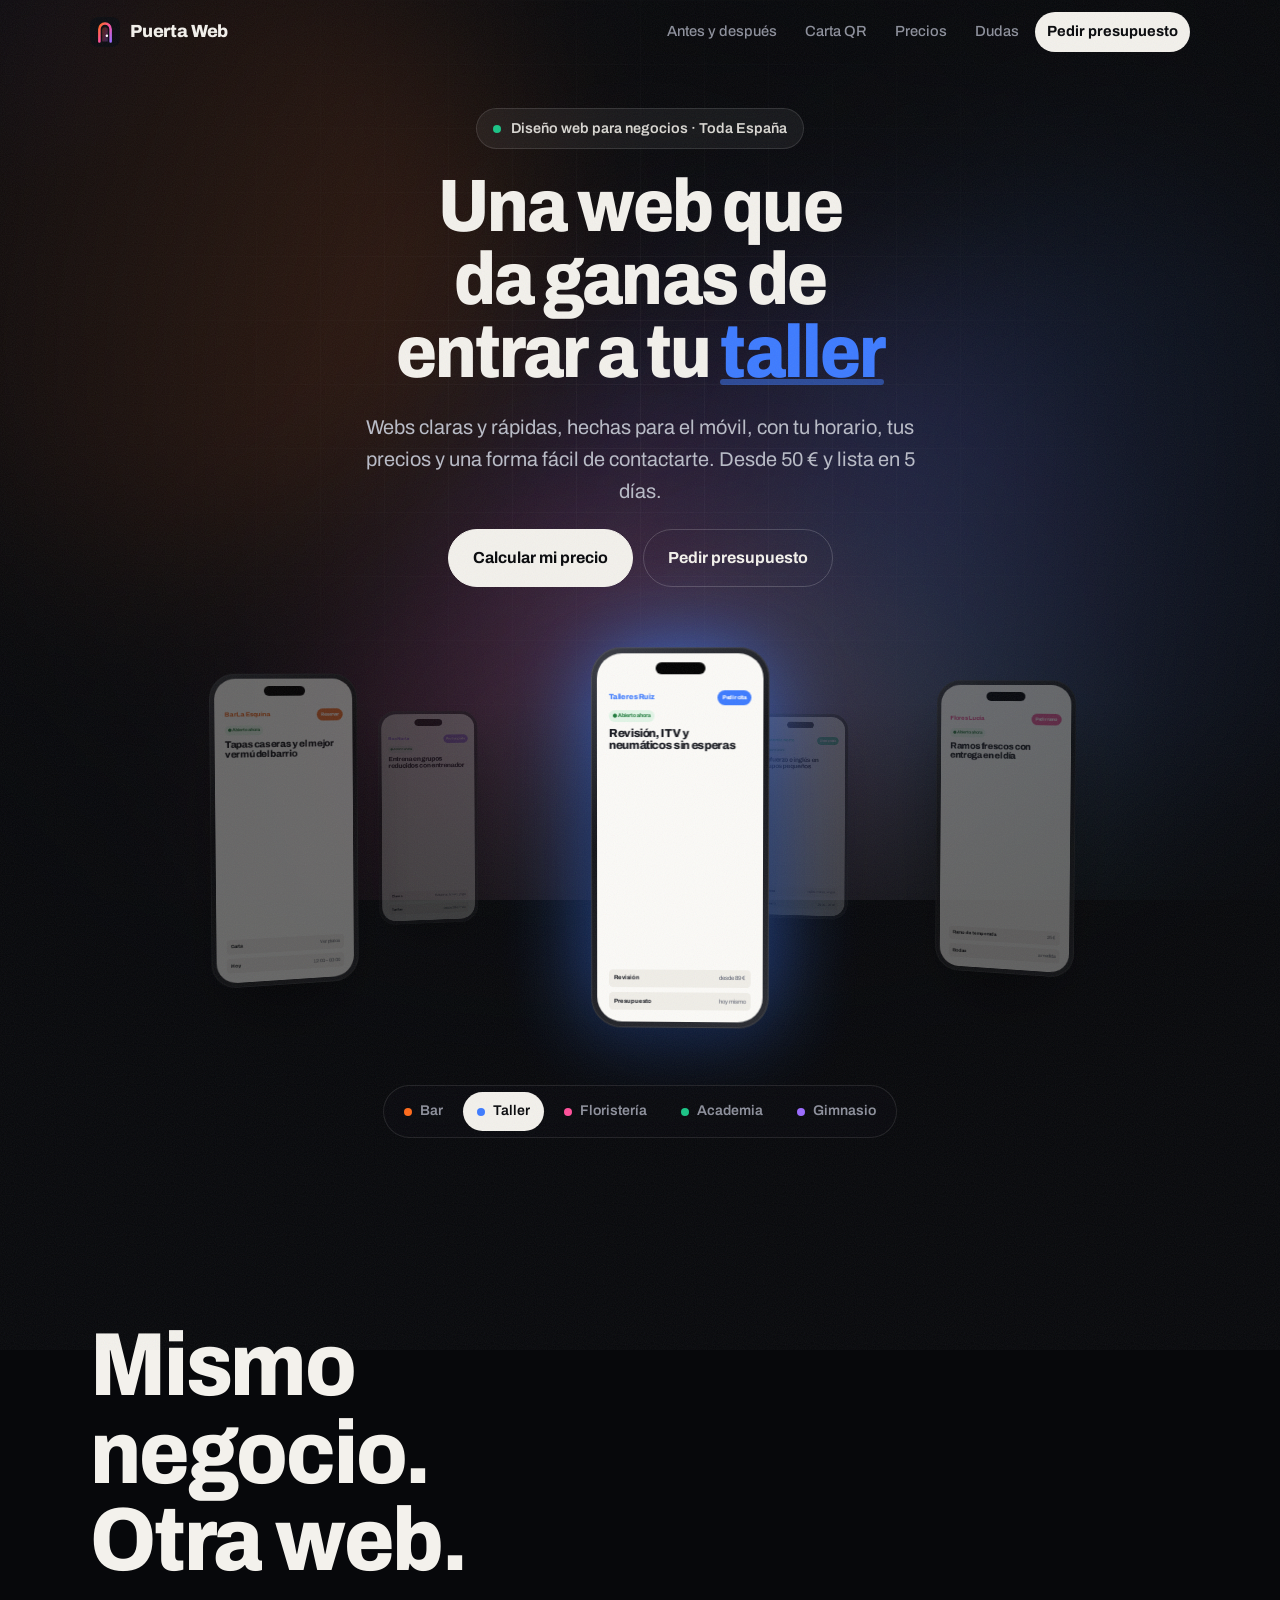
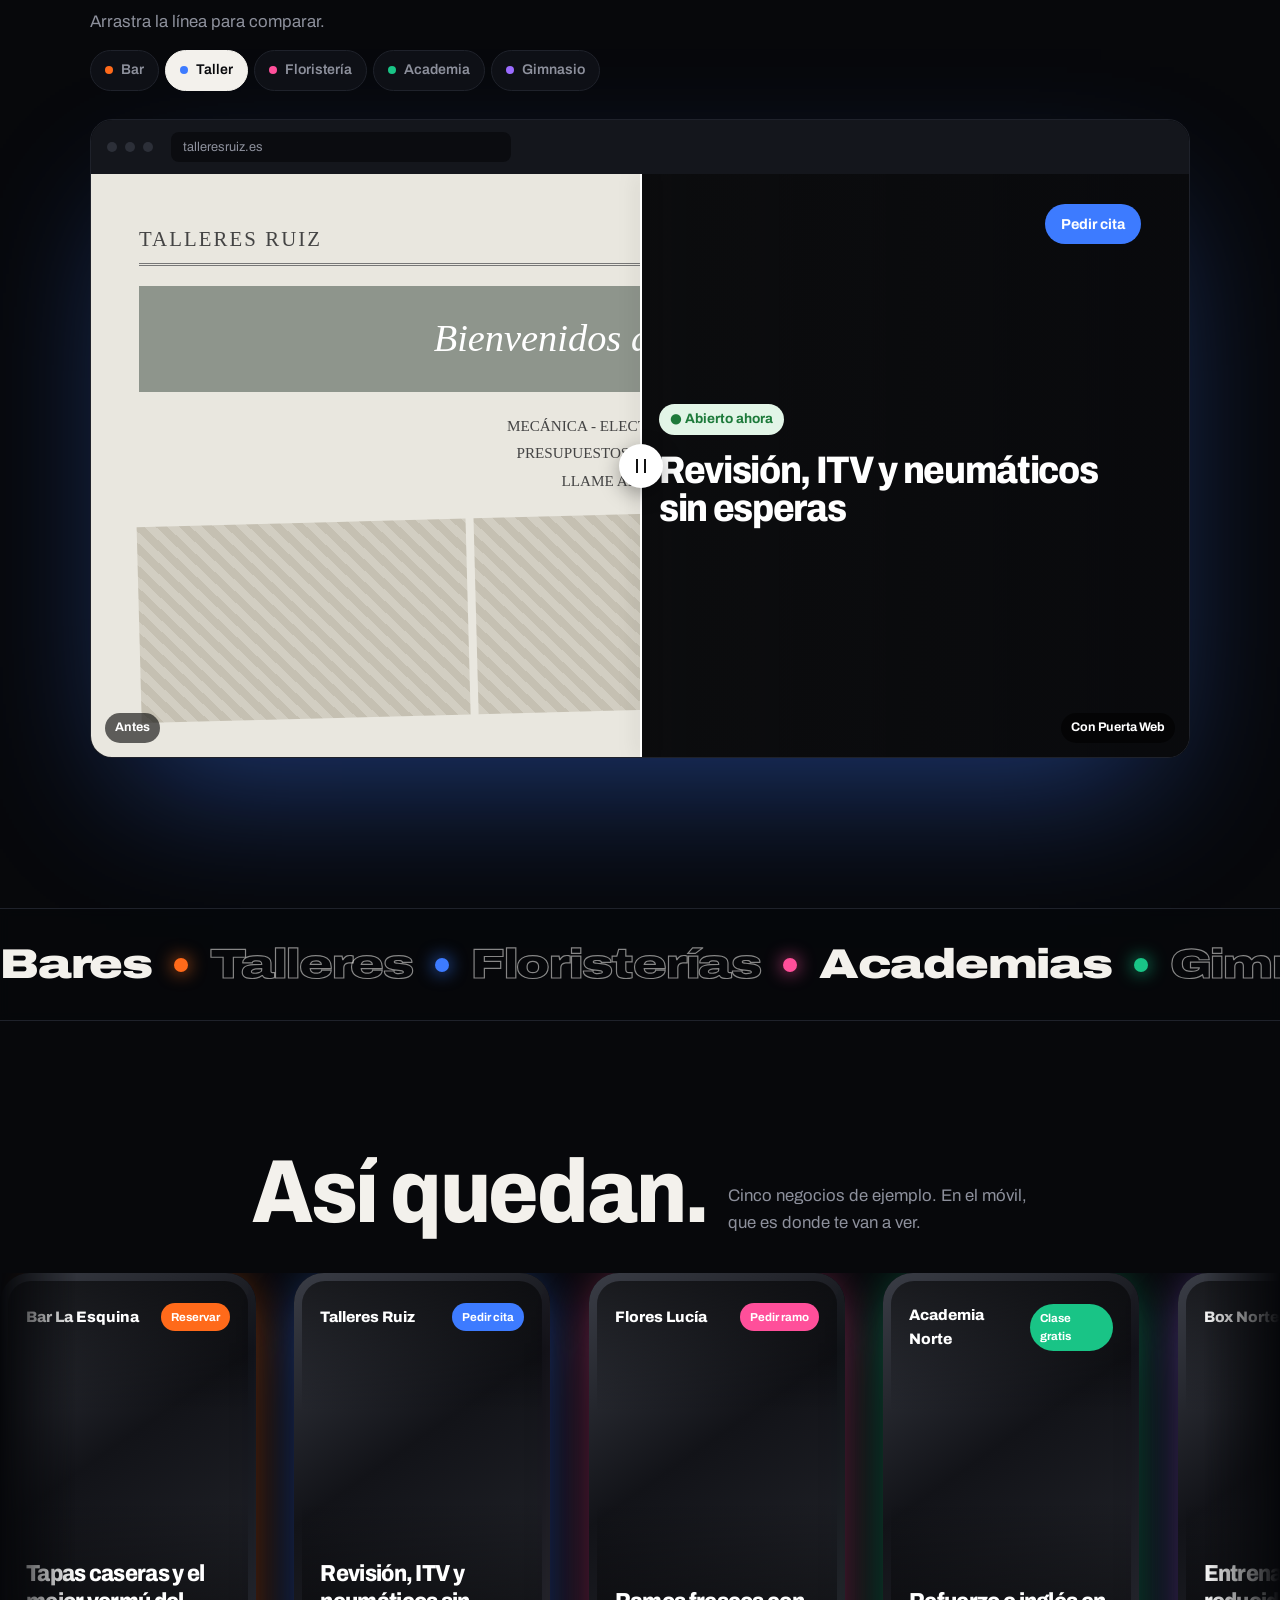
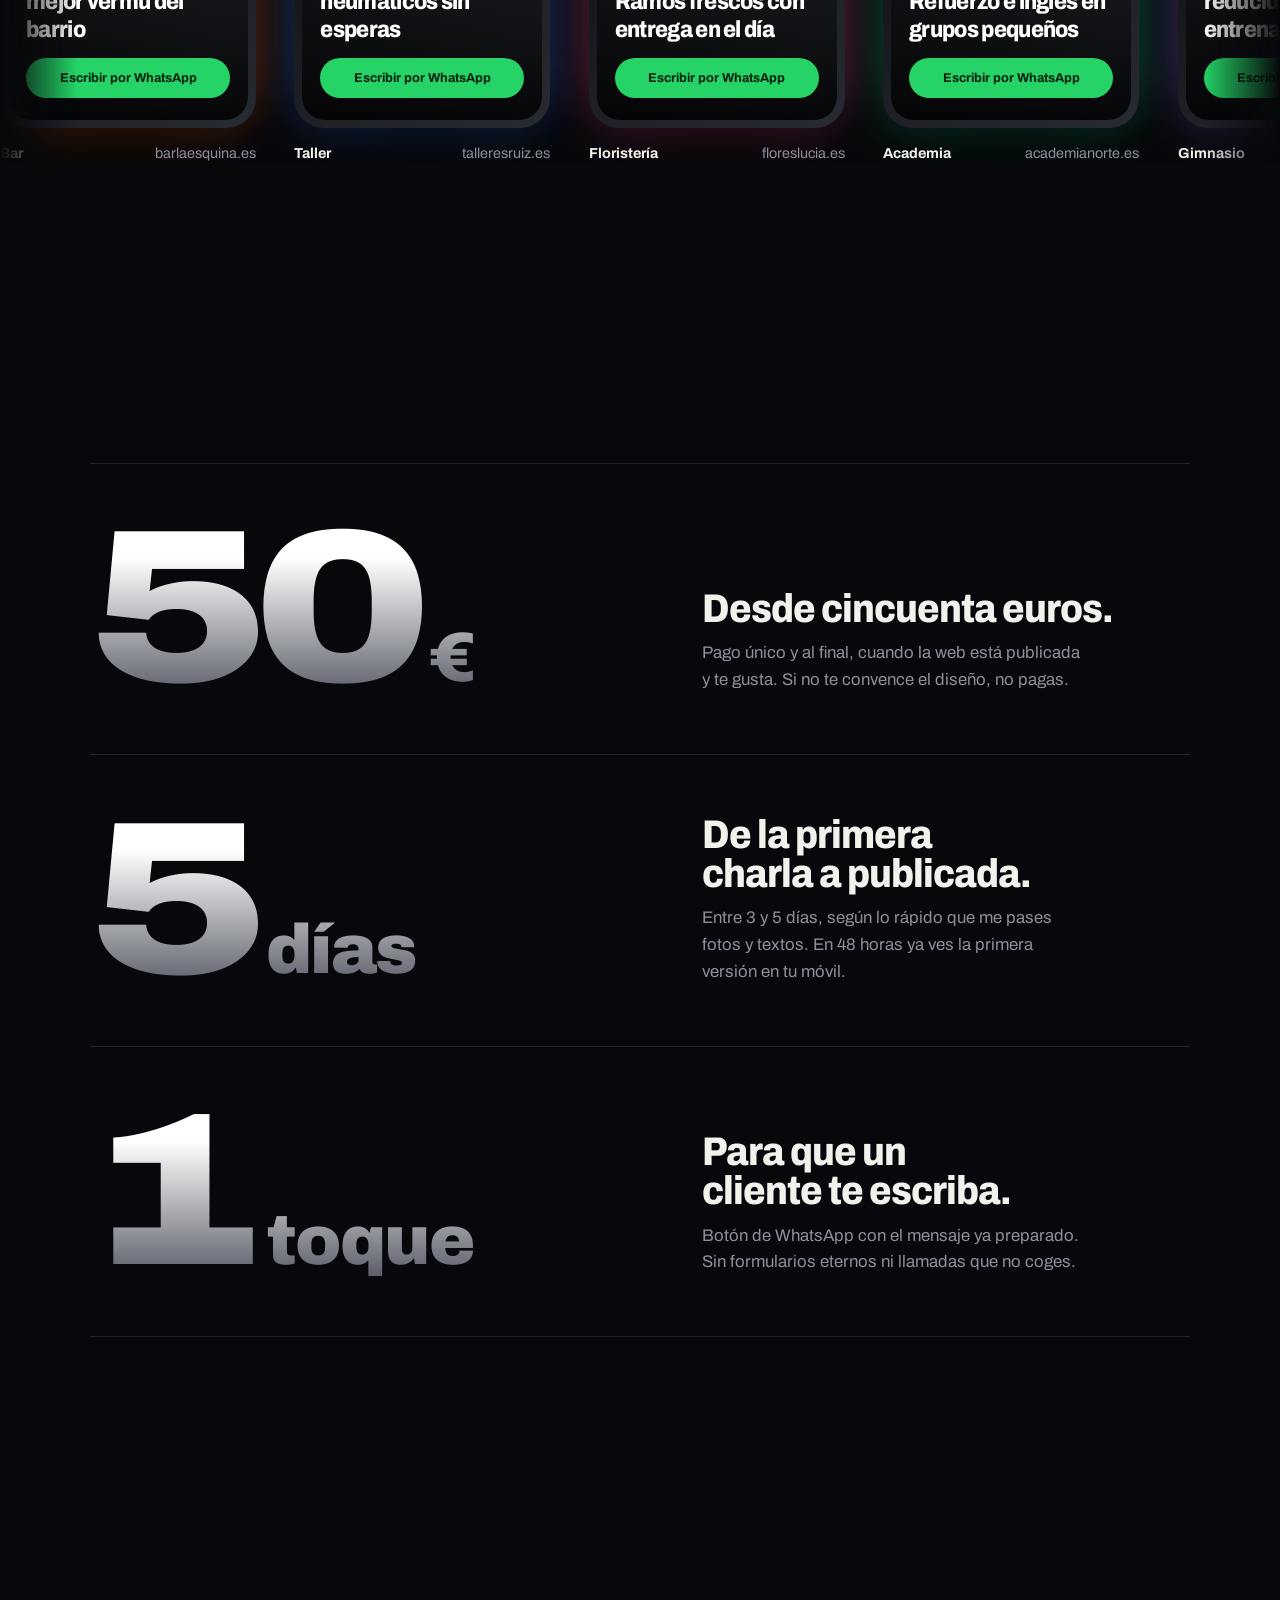
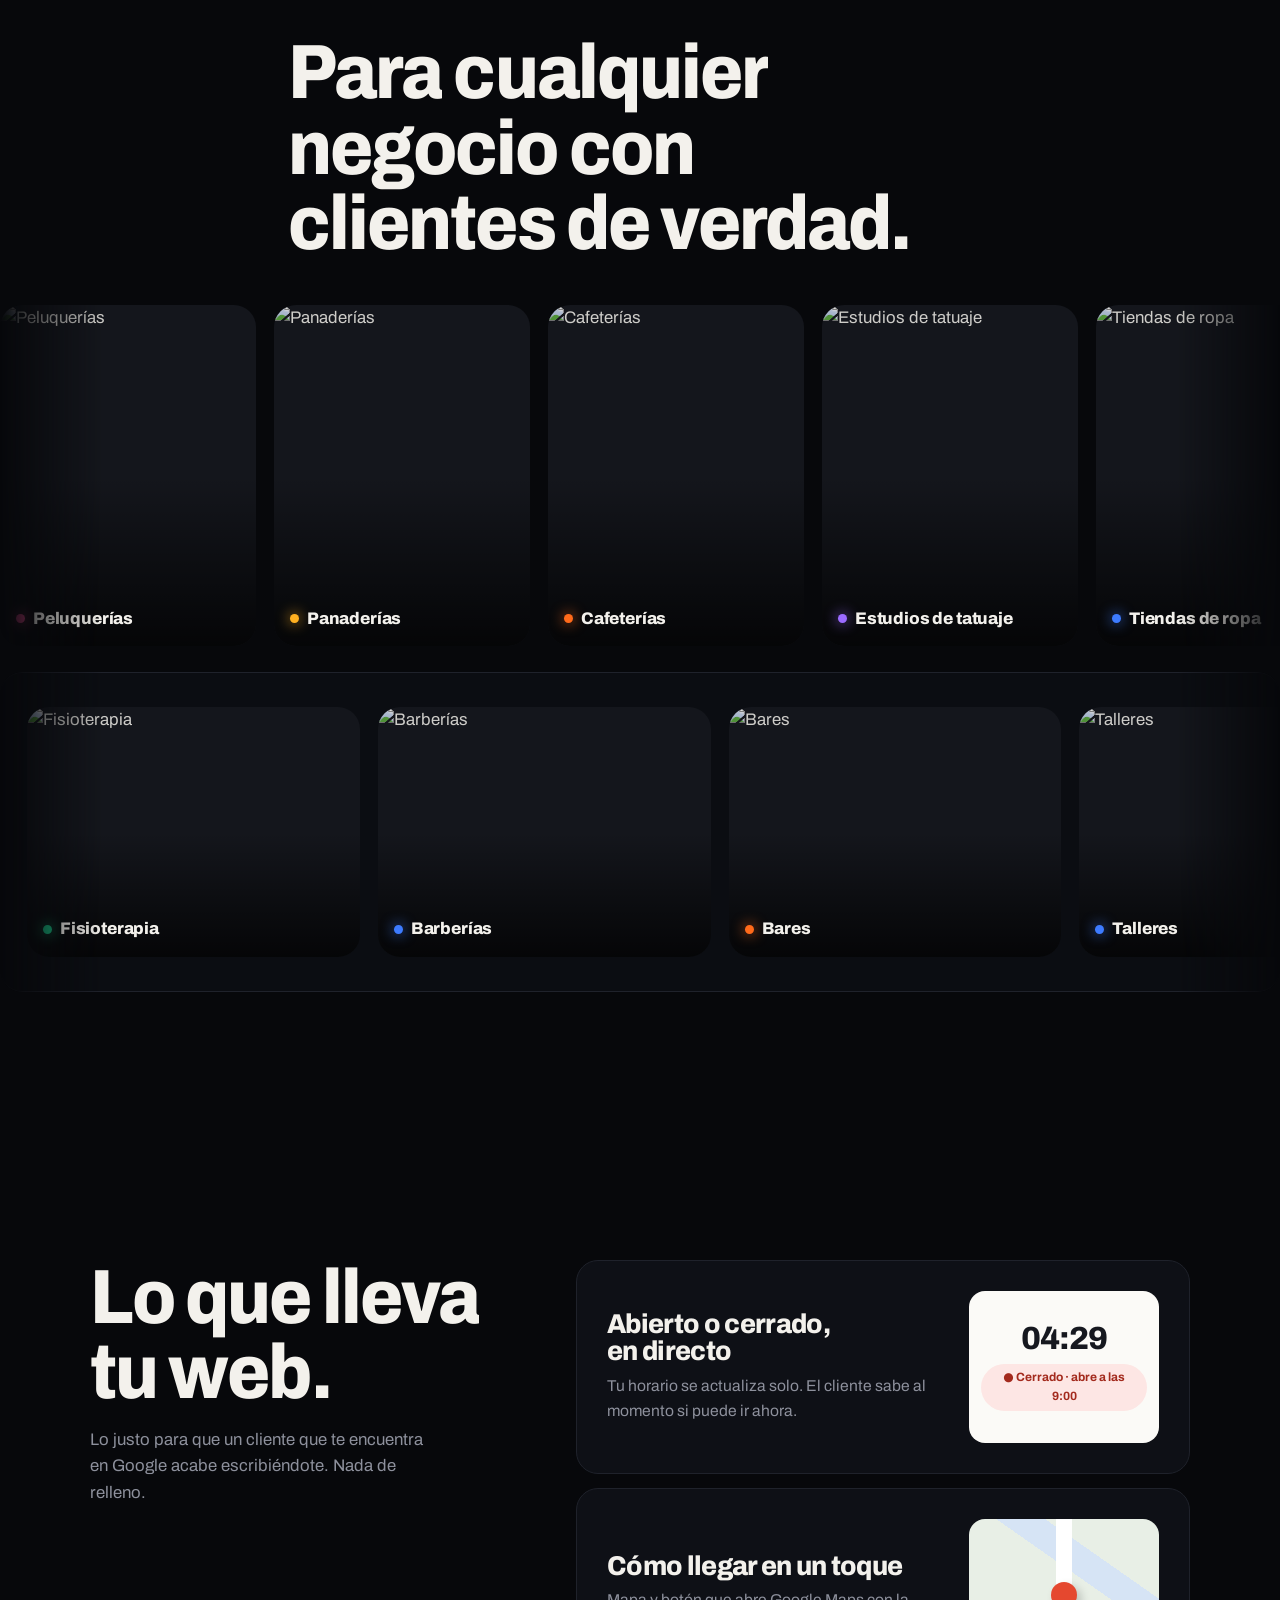
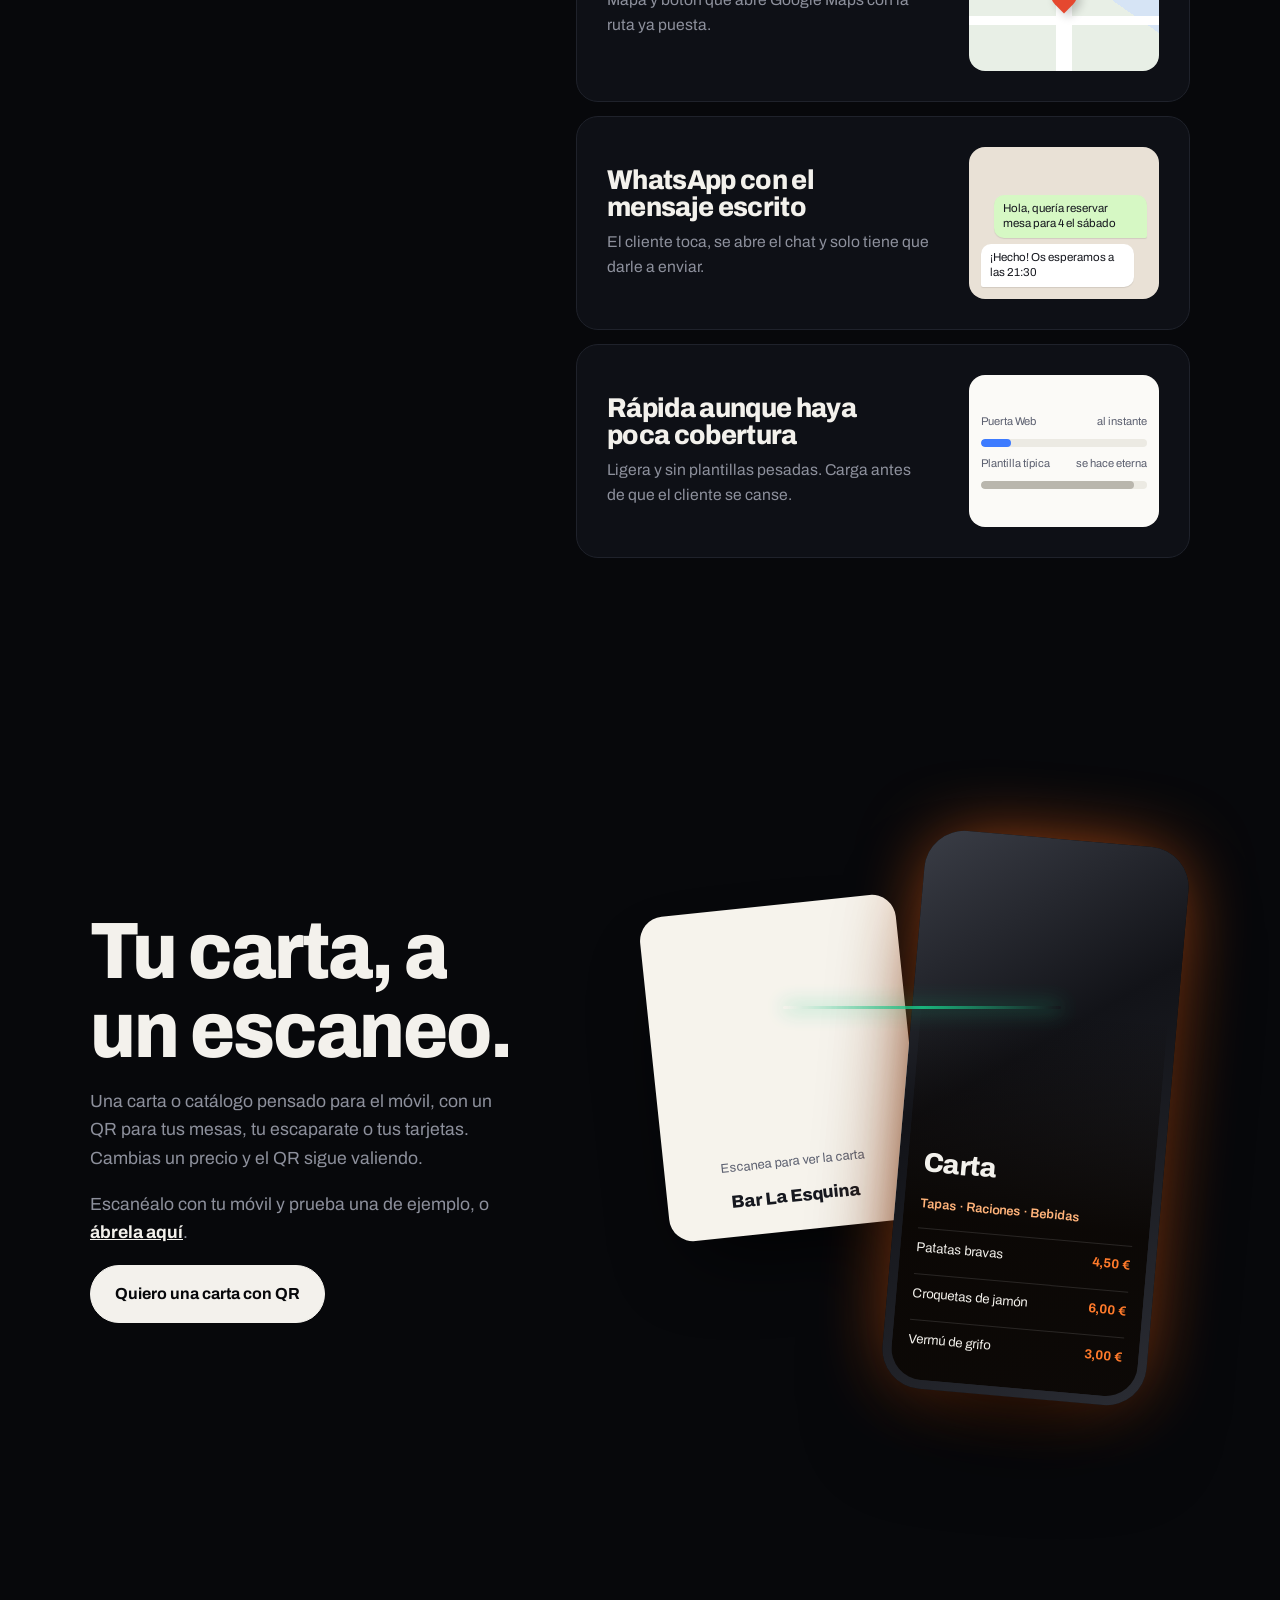
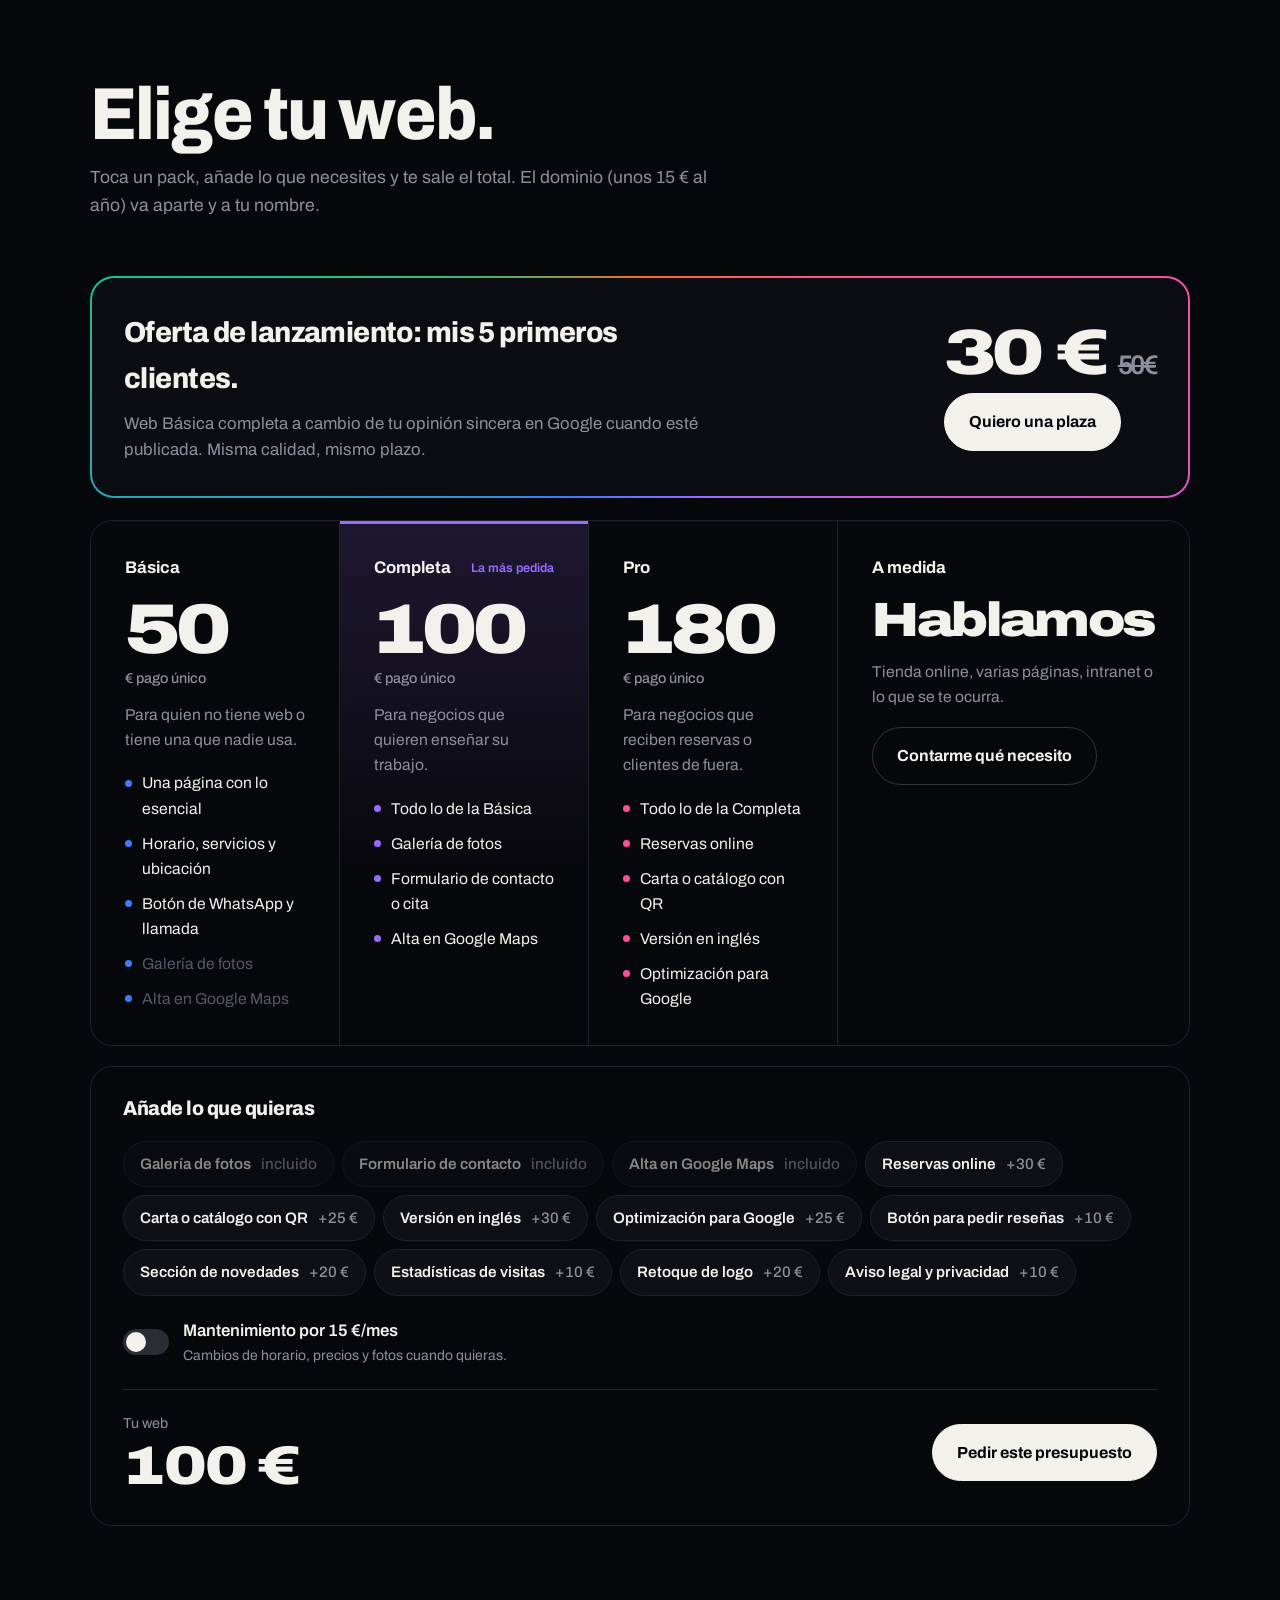
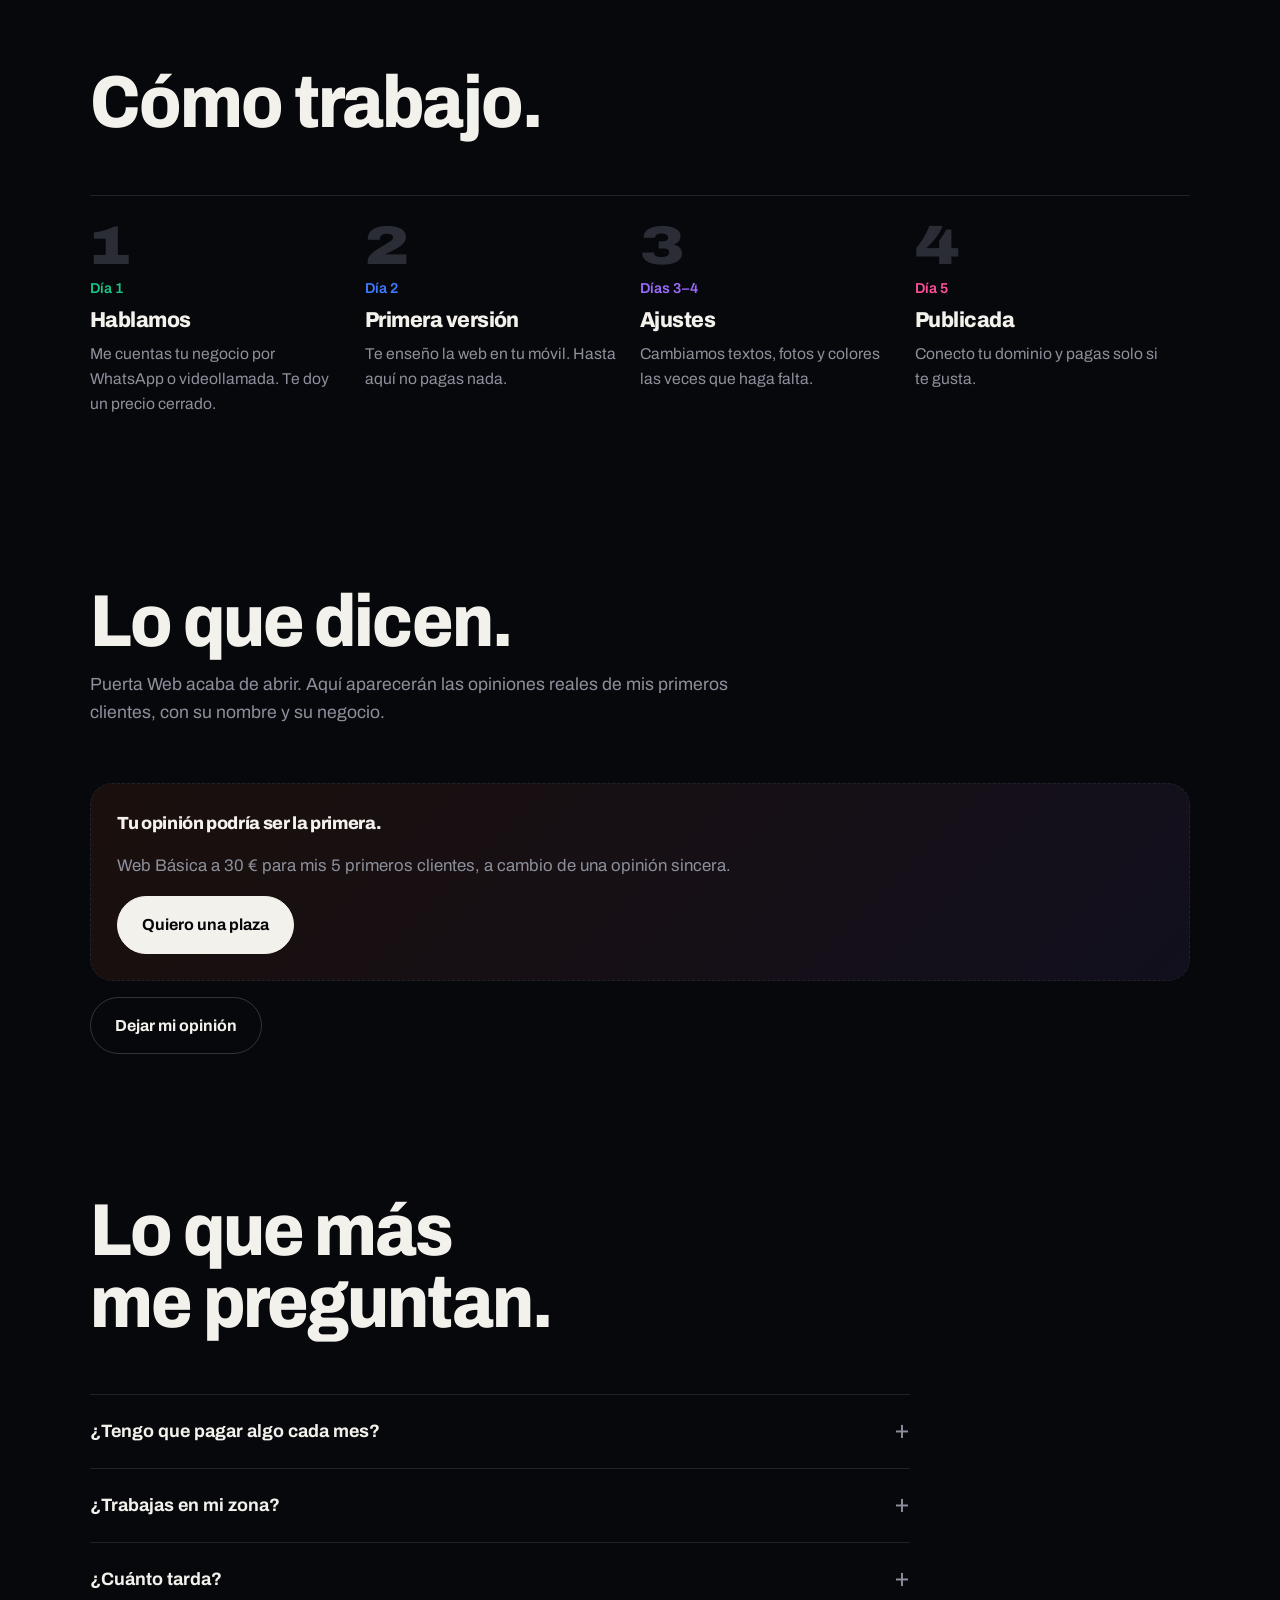
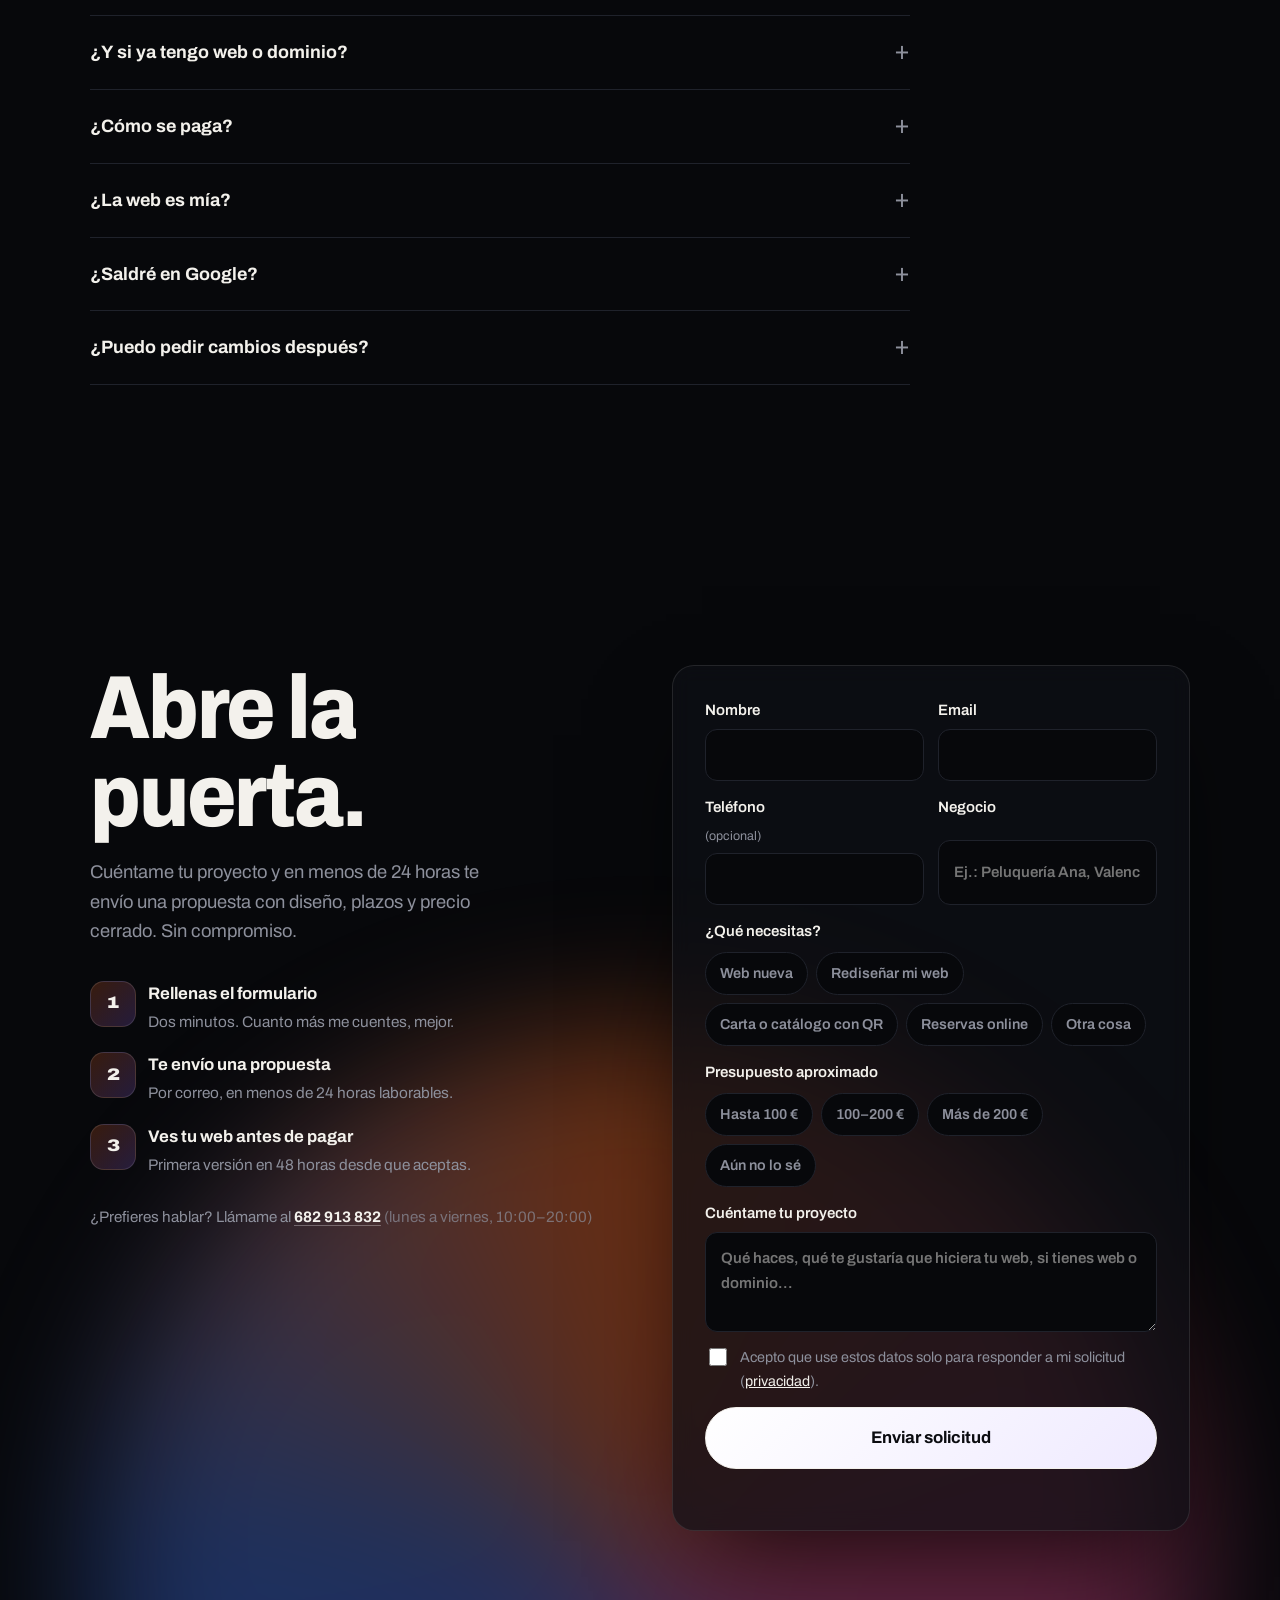
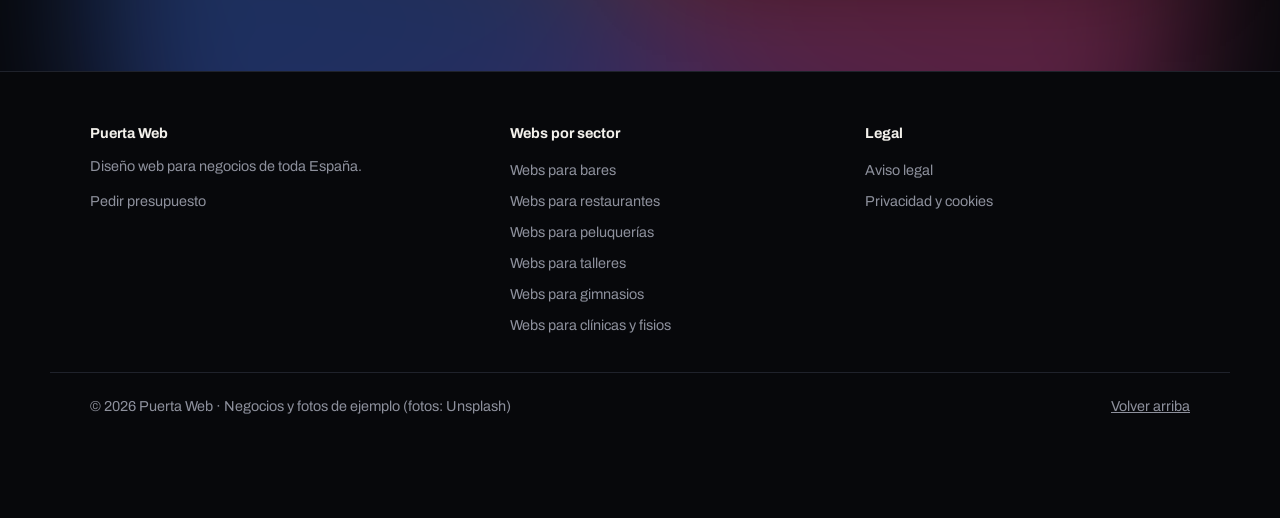
==== commit 7c01dfb0: "Panel privado con visitas, solicitudes y opiniones (Supabase) Co-Authored-By: Claude Opus 5.5 <norep" ====
--- a/index.html
+++ b/index.html
@@ -412,6 +412,7 @@
 .rev-empty{grid-column:1/-1;border-style:dashed!important;background:linear-gradient(135deg,rgba(255,106,26,.08),rgba(155,107,255,.08))!important;justify-items:start}
 .rev-empty p{color:var(--dim)}
 .rev-empty q{font-size:clamp(1.5rem,3vw,2.2rem);font-weight:800;letter-spacing:-.02em}
+.rstars{color:#ffb020;letter-spacing:2px}
 .rev q{font-size:1.1rem;line-height:1.55;quotes:none}
 .rev footer{display:flex;gap:12px;align-items:center;border:0;padding:0;color:var(--dim);font-size:.9rem}
 .rev footer i{width:40px;height:40px;border-radius:50%;display:grid;place-items:center;font-style:normal;font-weight:800;color:#fff;background:var(--c)}
@@ -642,6 +643,7 @@
 
 @media (prefers-reduced-motion:reduce){*{transition:none!important;animation:none!important}}
 </style>
+<script src="track.js" defer></script>
 </head>
 <body>
 
@@ -1041,8 +1043,16 @@
 
   /* Opiniones reales: añade aquí cada reseña cuando la tengas y la sección aparece sola.
      Formato: {name:"Nombre", biz:"Negocio, Ciudad", text:"Lo que dijo", c:"#3d7bff"} */
-  const REVIEWS=[];
-  if(!REVIEWS.length){$("revList").innerHTML=`<figure class="rev rev-empty" style="margin:0"><q>Tu opinión podría ser la primera.</q><p>Web Básica a 30 € para mis 5 primeros clientes, a cambio de una opinión sincera.</p><a class="btn light" href="#contacto" onclick="document.getElementById('launchBtn').click()">Quiero una plaza</a></figure>`;}else{$("revNote").remove();$("revList").innerHTML=REVIEWS.map(r=>`<figure class="rev" style="margin:0;--c:${r.c||"#9b6bff"}"><q>${r.text}</q><footer><i>${r.name[0]}</i><span><b>${r.name}</b>${r.biz}</span></footer></figure>`).join("");}
+  let REVIEWS=[];
+  const esc=t=>String(t??"").replace(/[&<>"]/g,c=>({"&":"&amp;","<":"&lt;",">":"&gt;",'"':"&quot;"}[c]));
+  function renderReviews(){
+    if(!REVIEWS.length){$("revList").innerHTML=`<figure class="rev rev-empty" style="margin:0"><q>Tu opinión podría ser la primera.</q><p>Web Básica a 30 € para mis 5 primeros clientes, a cambio de una opinión sincera.</p><a class="btn light" href="#contacto" onclick="document.getElementById('launchBtn').click()">Quiero una plaza</a></figure>`;return;}
+    const cs=["#ff6a1a","#3d7bff","#ff4f9a","#19c486","#9b6bff"];
+    $("revNote")&&$("revNote").remove();
+    $("revList").innerHTML=REVIEWS.map((r,k)=>`<figure class="rev" style="margin:0;--c:${cs[k%5]}">${r.puntuacion?`<span class="rstars" aria-label="${r.puntuacion} de 5">${"★".repeat(r.puntuacion)}${"☆".repeat(5-r.puntuacion)}</span>`:""}<q>${esc(r.opinion)}</q><footer><i>${esc(r.nombre)[0]||"?"}</i><span><b>${esc(r.nombre)}</b>${esc(r.negocio)}</span></footer></figure>`).join("");
+  }
+  renderReviews();
+  window.addEventListener("load",()=>{window.PW&&PW.published().then(d=>{if(Array.isArray(d)&&d.length){REVIEWS=d;renderReviews();}}).catch(()=>{});});
 
   /* Títulos que se revelan palabra a palabra */
   document.querySelectorAll(".qr-t,.wall-t,.sec-h h2,.ba-top h2,.g-head h2,.feat .stick h2,.c-grid h2").forEach(h=>{
@@ -1107,7 +1117,8 @@
     if(!$("rName").value.trim()||!$("rText").value.trim()){m.textContent="Escribe tu nombre y tu opinión.";return;}
     if(!$("rStars").value){m.textContent="Elige una puntuación.";return;}
     const fd=new FormData($("rf"));if(fd.get("_honey"))return;
-    try{await sendForm(fd);
+    const rv={nombre:fd.get("nombre"),negocio:fd.get("negocio")||null,puntuacion:parseInt(fd.get("puntuacion"))||null,opinion:fd.get("opinion")};
+    try{const res=await Promise.all([window.PW?PW.review(rv).catch(()=>false):false,sendForm(fd).catch(()=>false)]);if(!res[0]&&!res[1])throw 0;
       $("rf").innerHTML='<h3>¡Gracias por tu opinión!</h3><p class="rev-ok">La reviso y la publico en unos días.</p>';}
     catch(err){m.textContent="No se ha podido enviar. Inténtalo de nuevo en un momento.";}
   });
@@ -1182,7 +1193,7 @@
     if(!$("cOk").checked){msg.textContent="Marca la casilla de privacidad para poder enviarlo.";return;}
     const btn=form.querySelector(".send");btn.disabled=true;btn.querySelector("span").textContent="Enviando…";
     try{
-      const fd=new FormData(form);if(fd.get("_honey"))throw 0;await sendForm(fd);
+      const fd=new FormData(form);if(fd.get("_honey"))throw 0;const lead={nombre:fd.get("nombre"),email:fd.get("email"),telefono:fd.get("telefono")||null,negocio:fd.get("negocio")||null,servicio:fd.get("servicio")||null,presupuesto:fd.get("presupuesto")||null,mensaje:fd.get("mensaje")||null};const saved=window.PW?PW.lead(lead).catch(()=>false):Promise.resolve(false);const mailed=sendForm(fd).catch(()=>false);const res=await Promise.all([saved,mailed]);if(!res[0]&&!res[1])throw 0;
       form.classList.add("sent");$("fDone").hidden=false;
     }catch(err){
       msg.innerHTML='No se ha podido enviar. Inténtalo de nuevo o llámame al <a href="tel:+34682913832">682 913 832</a>.';
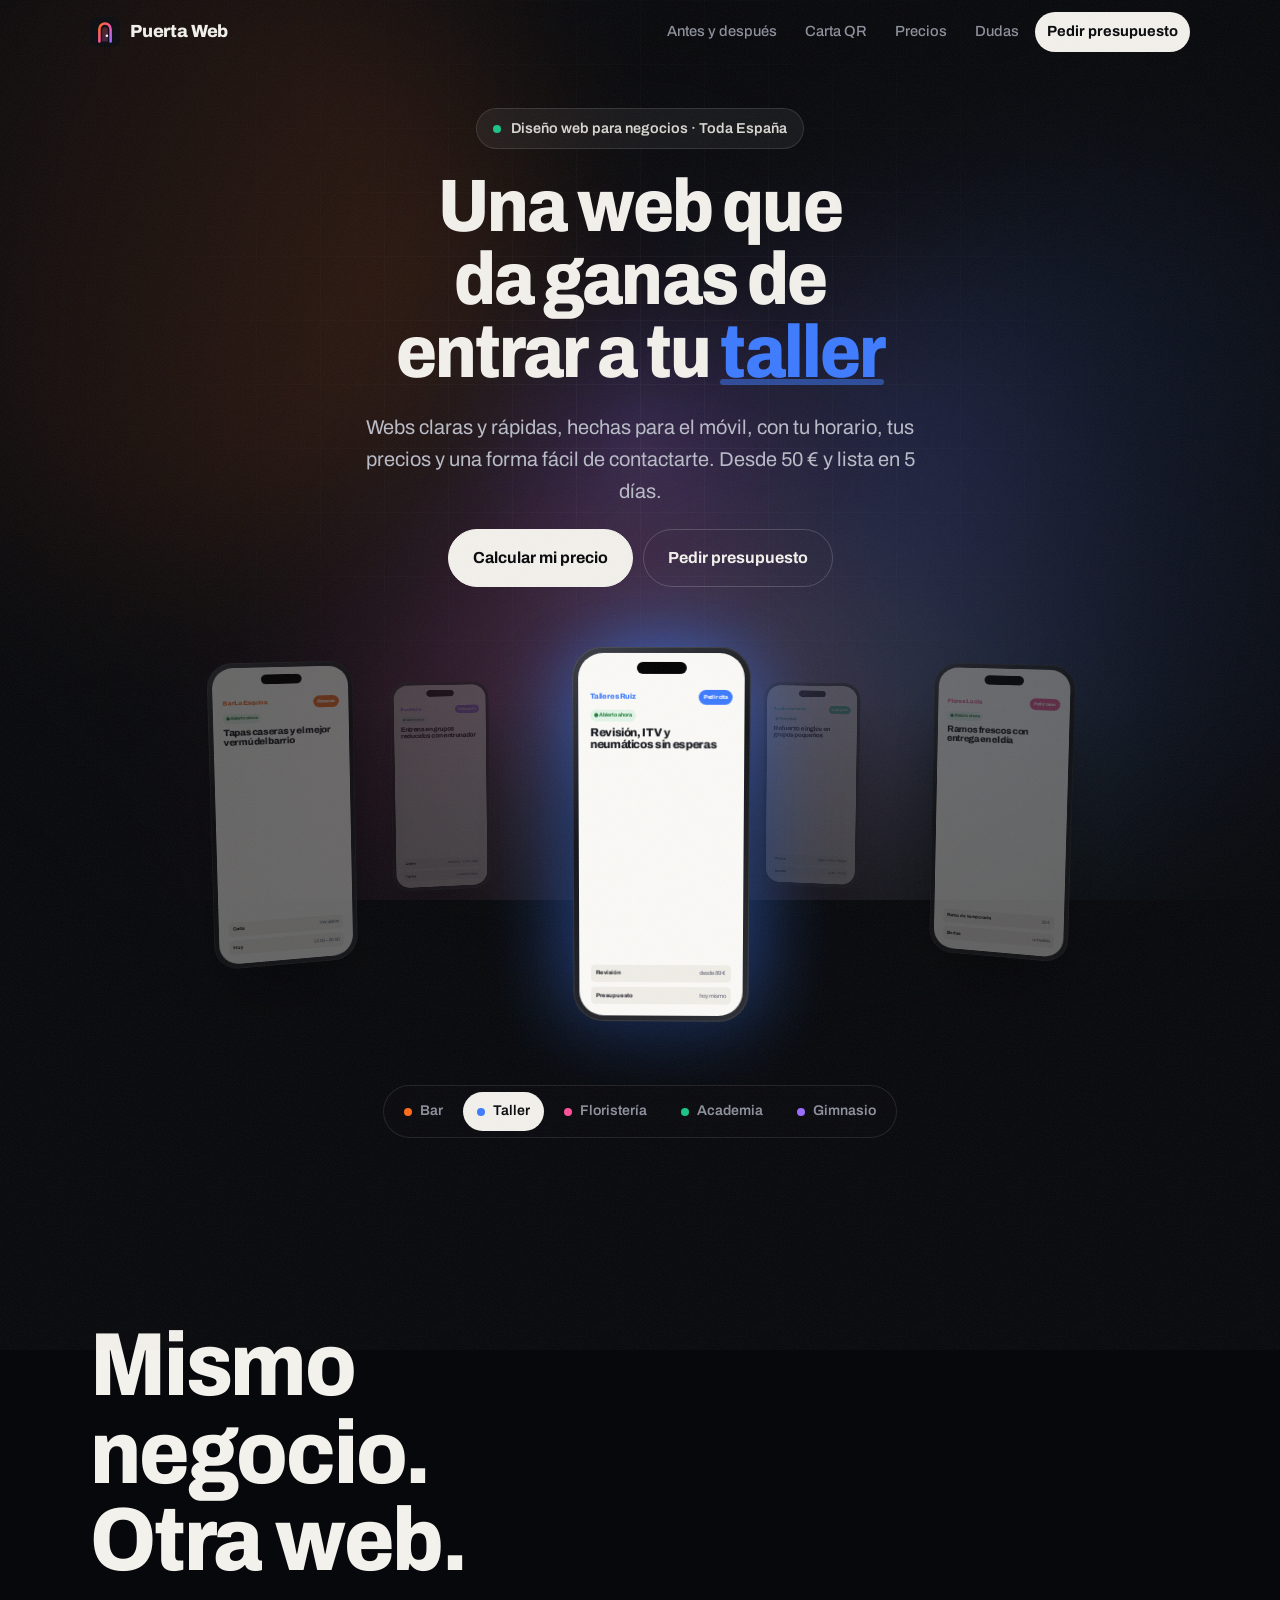
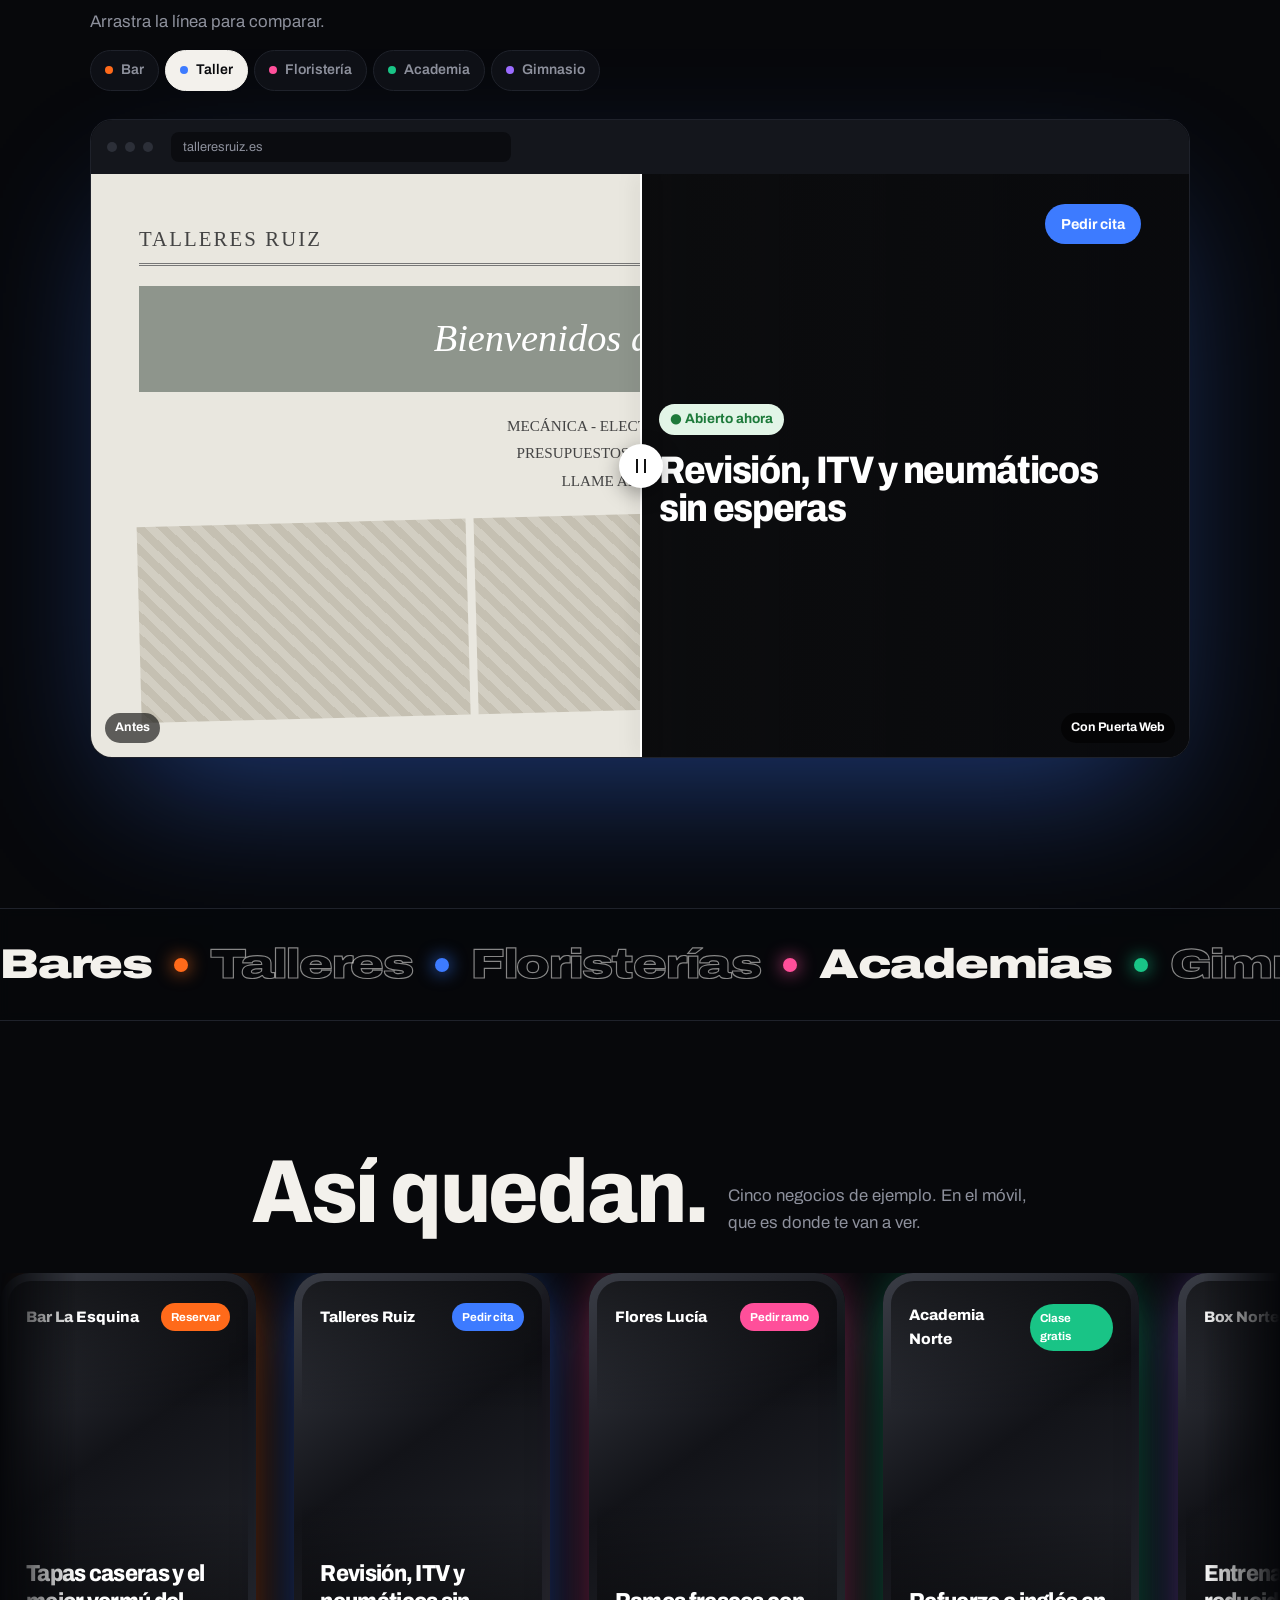
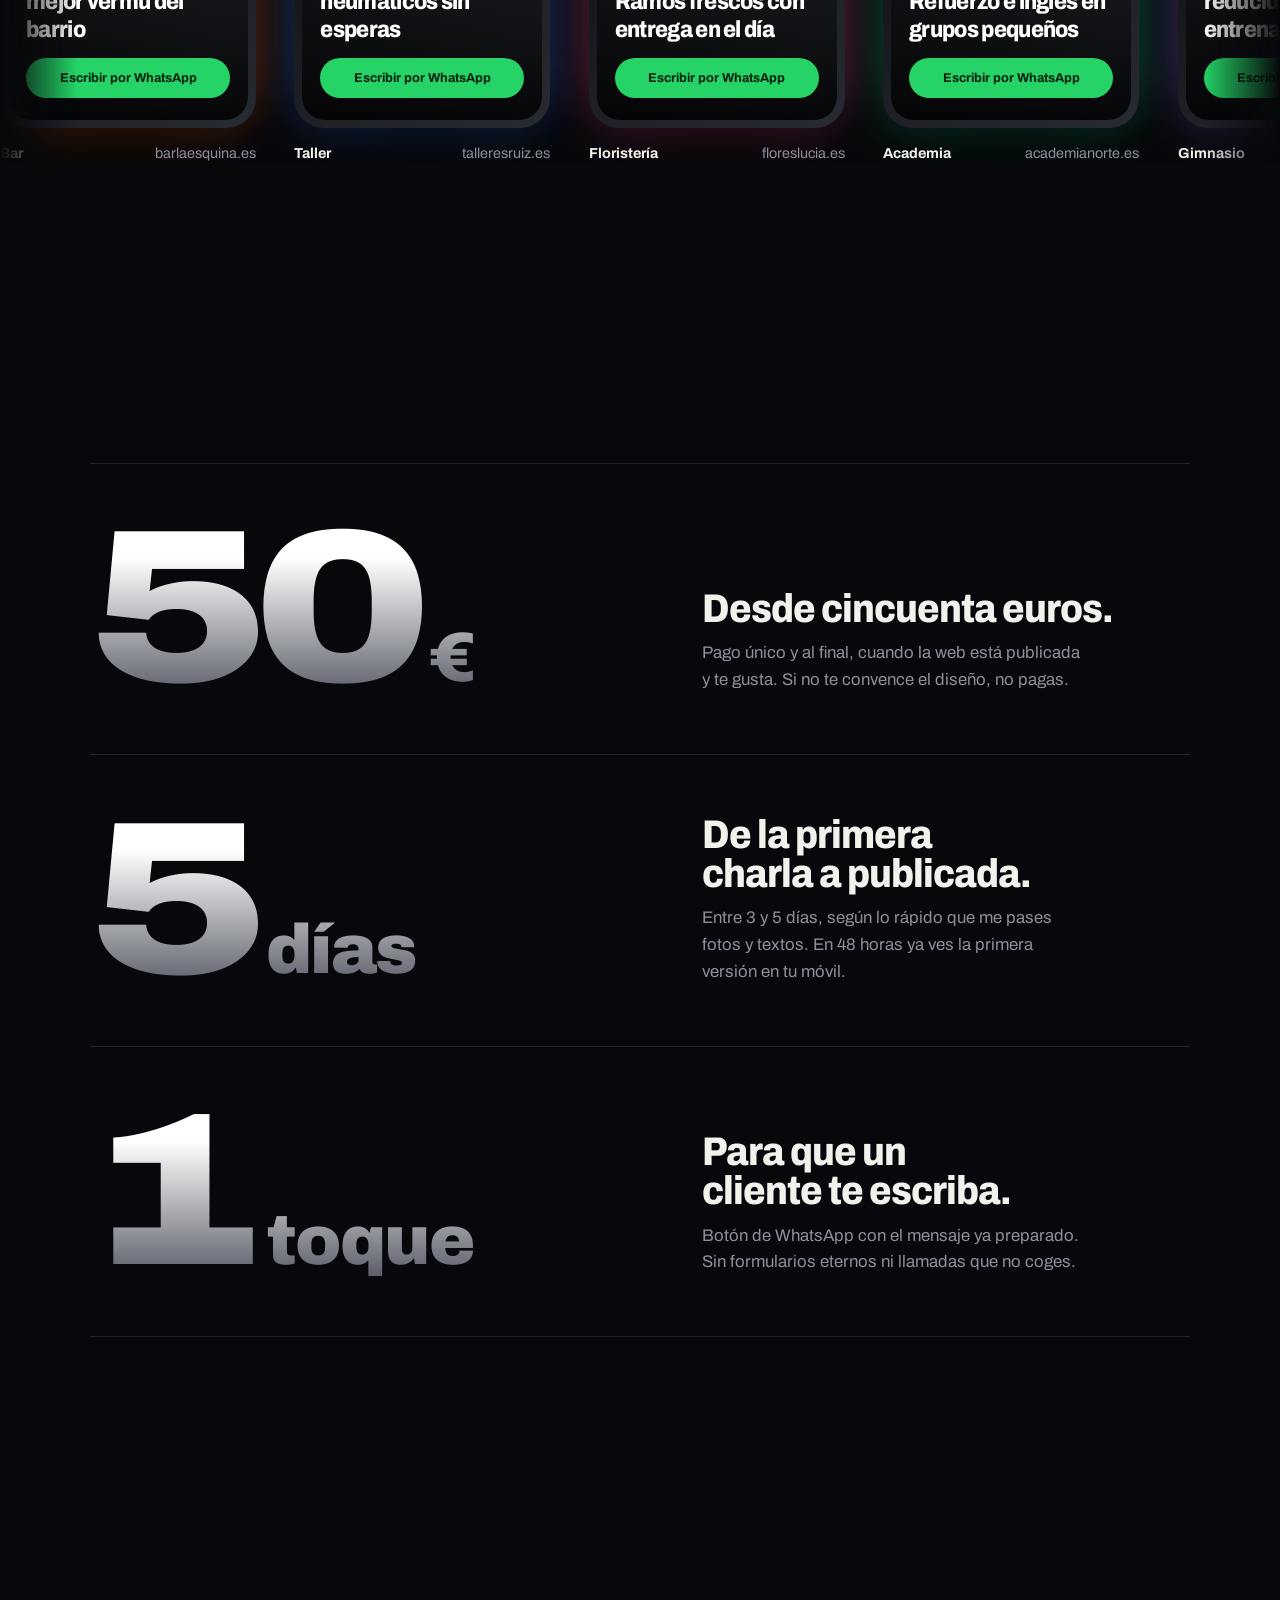
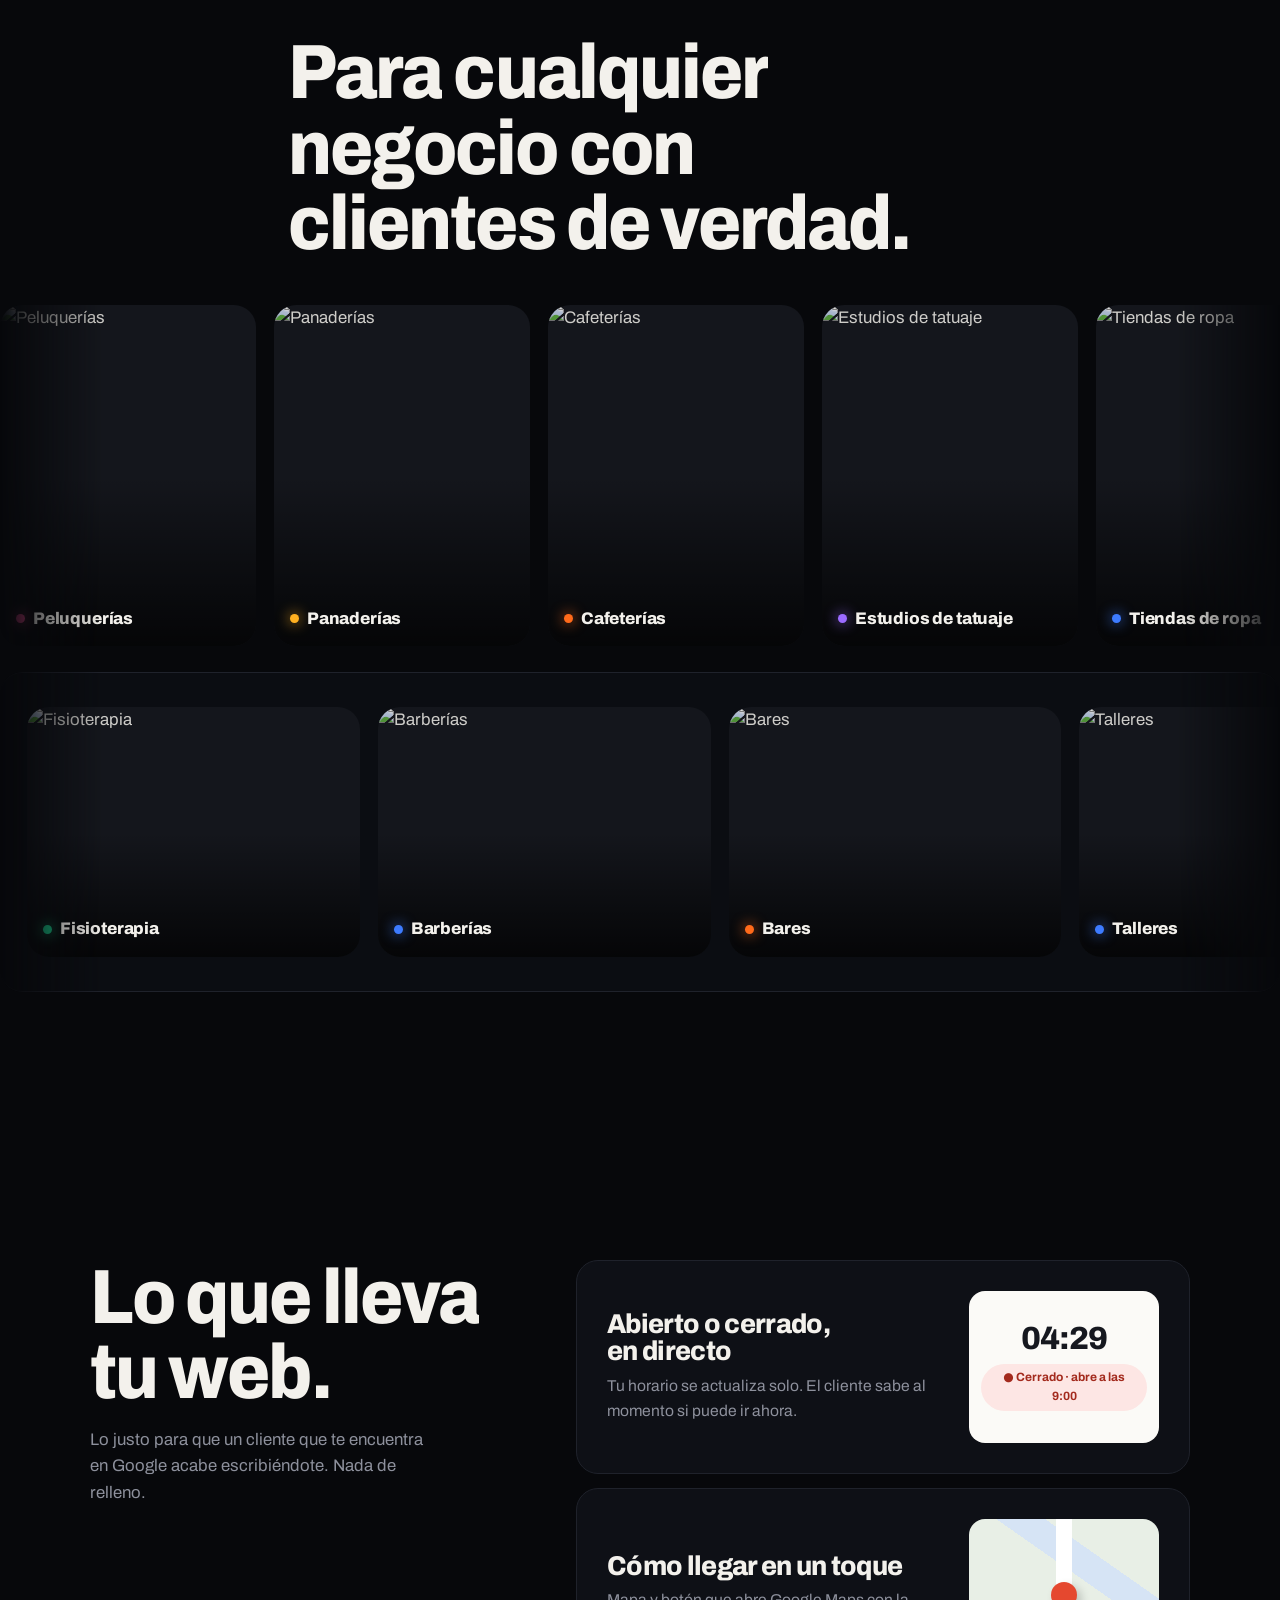
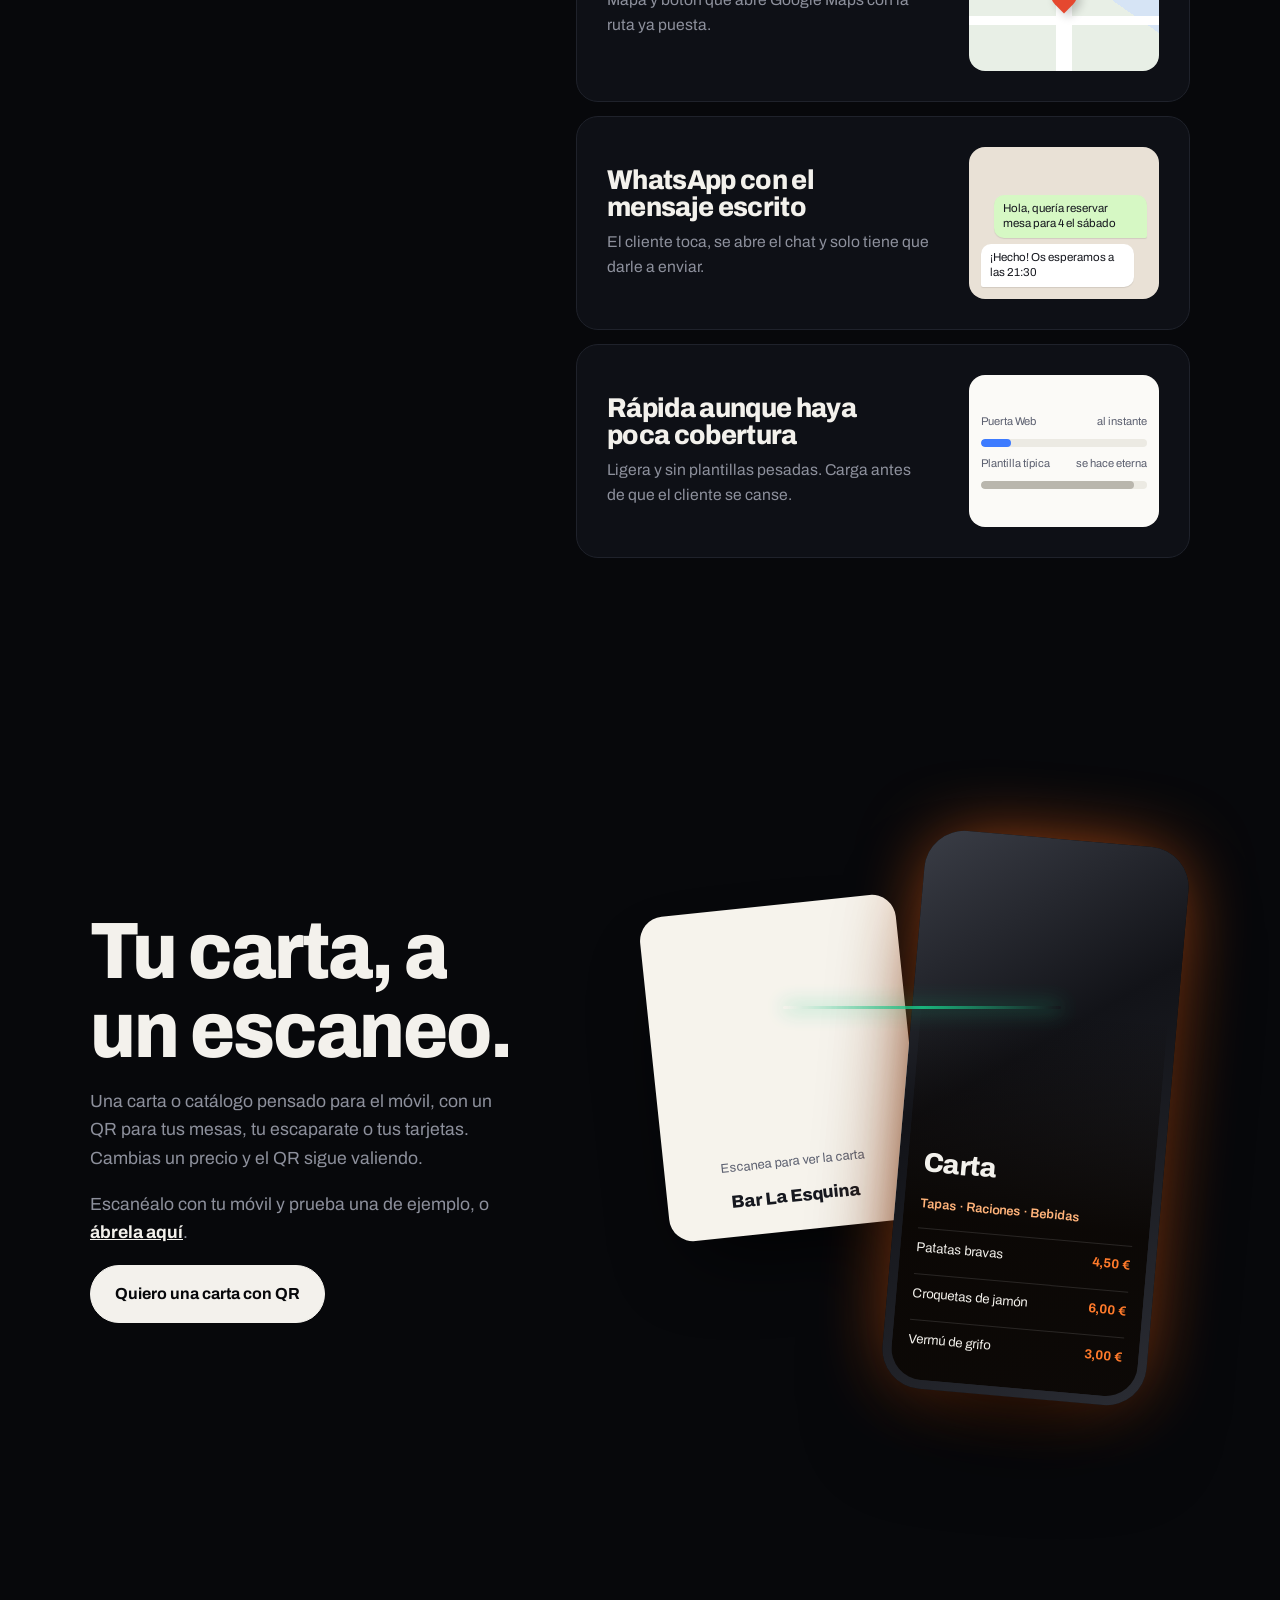
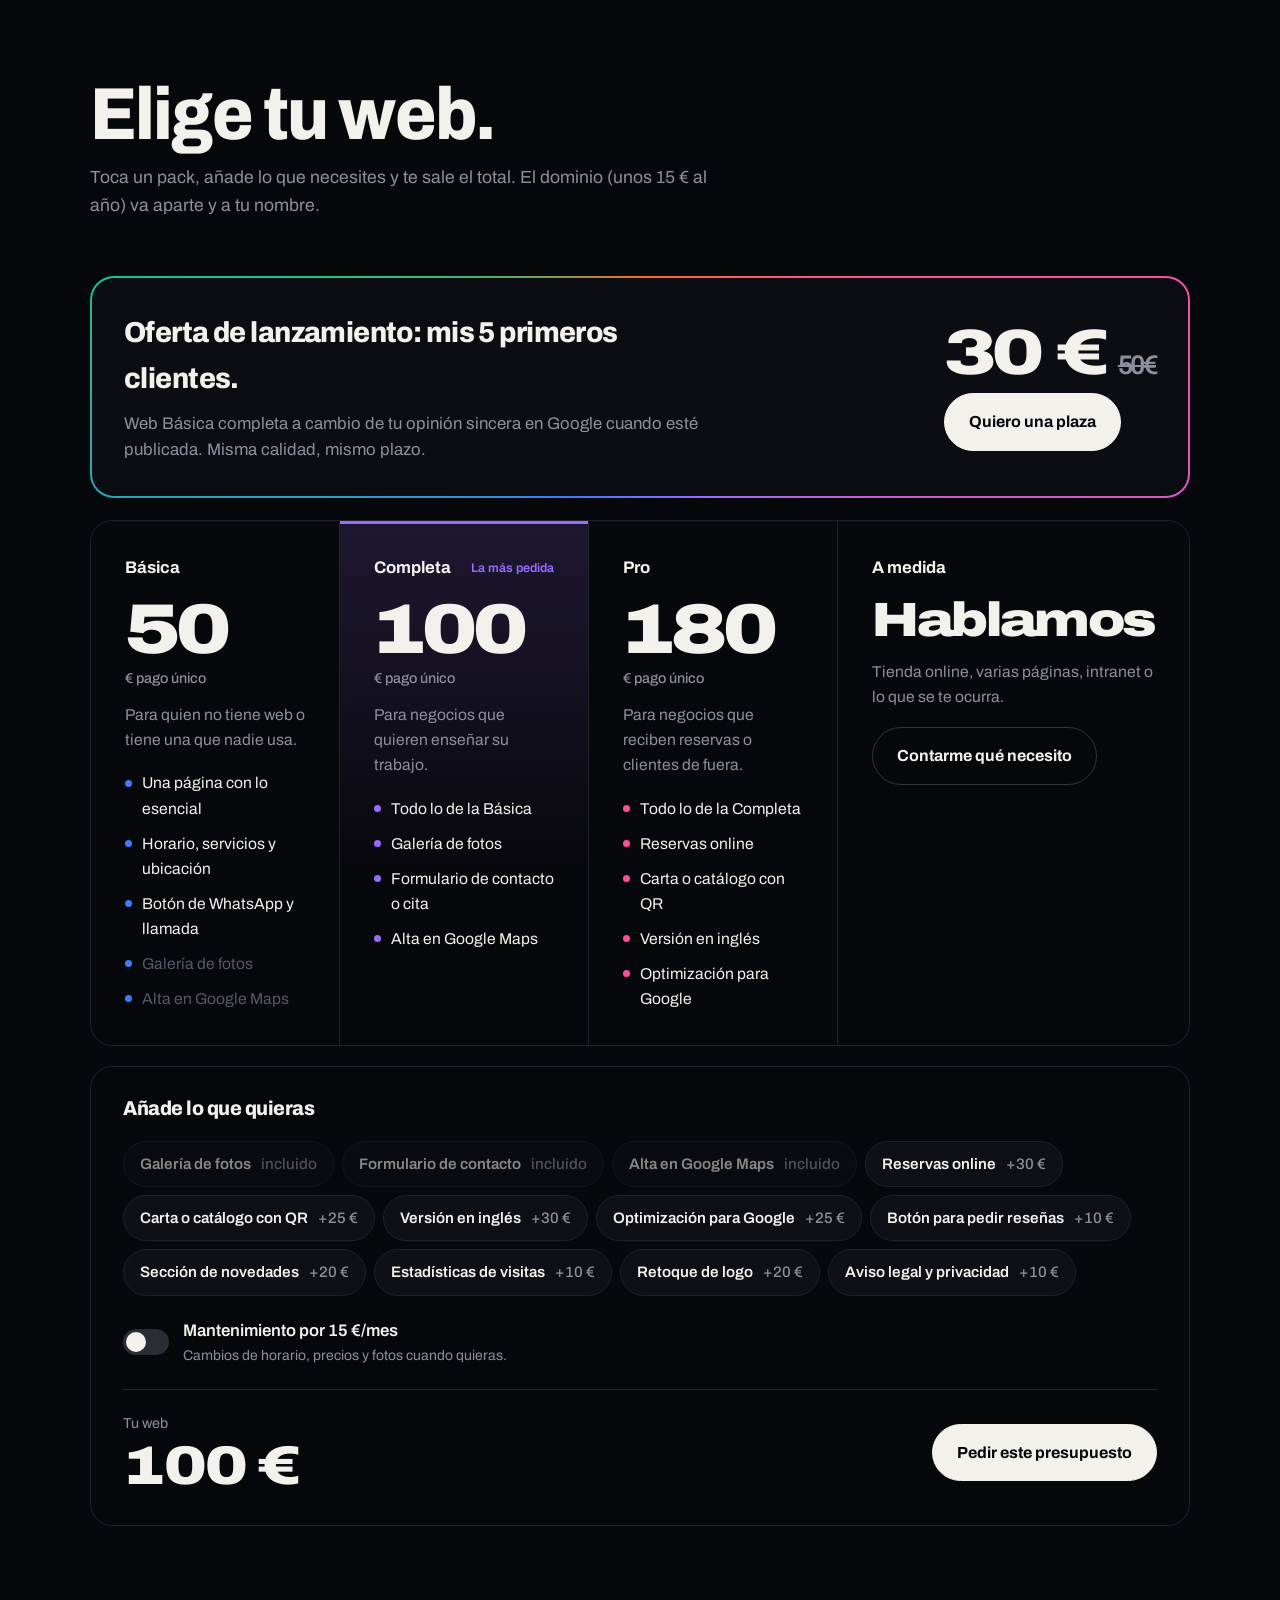
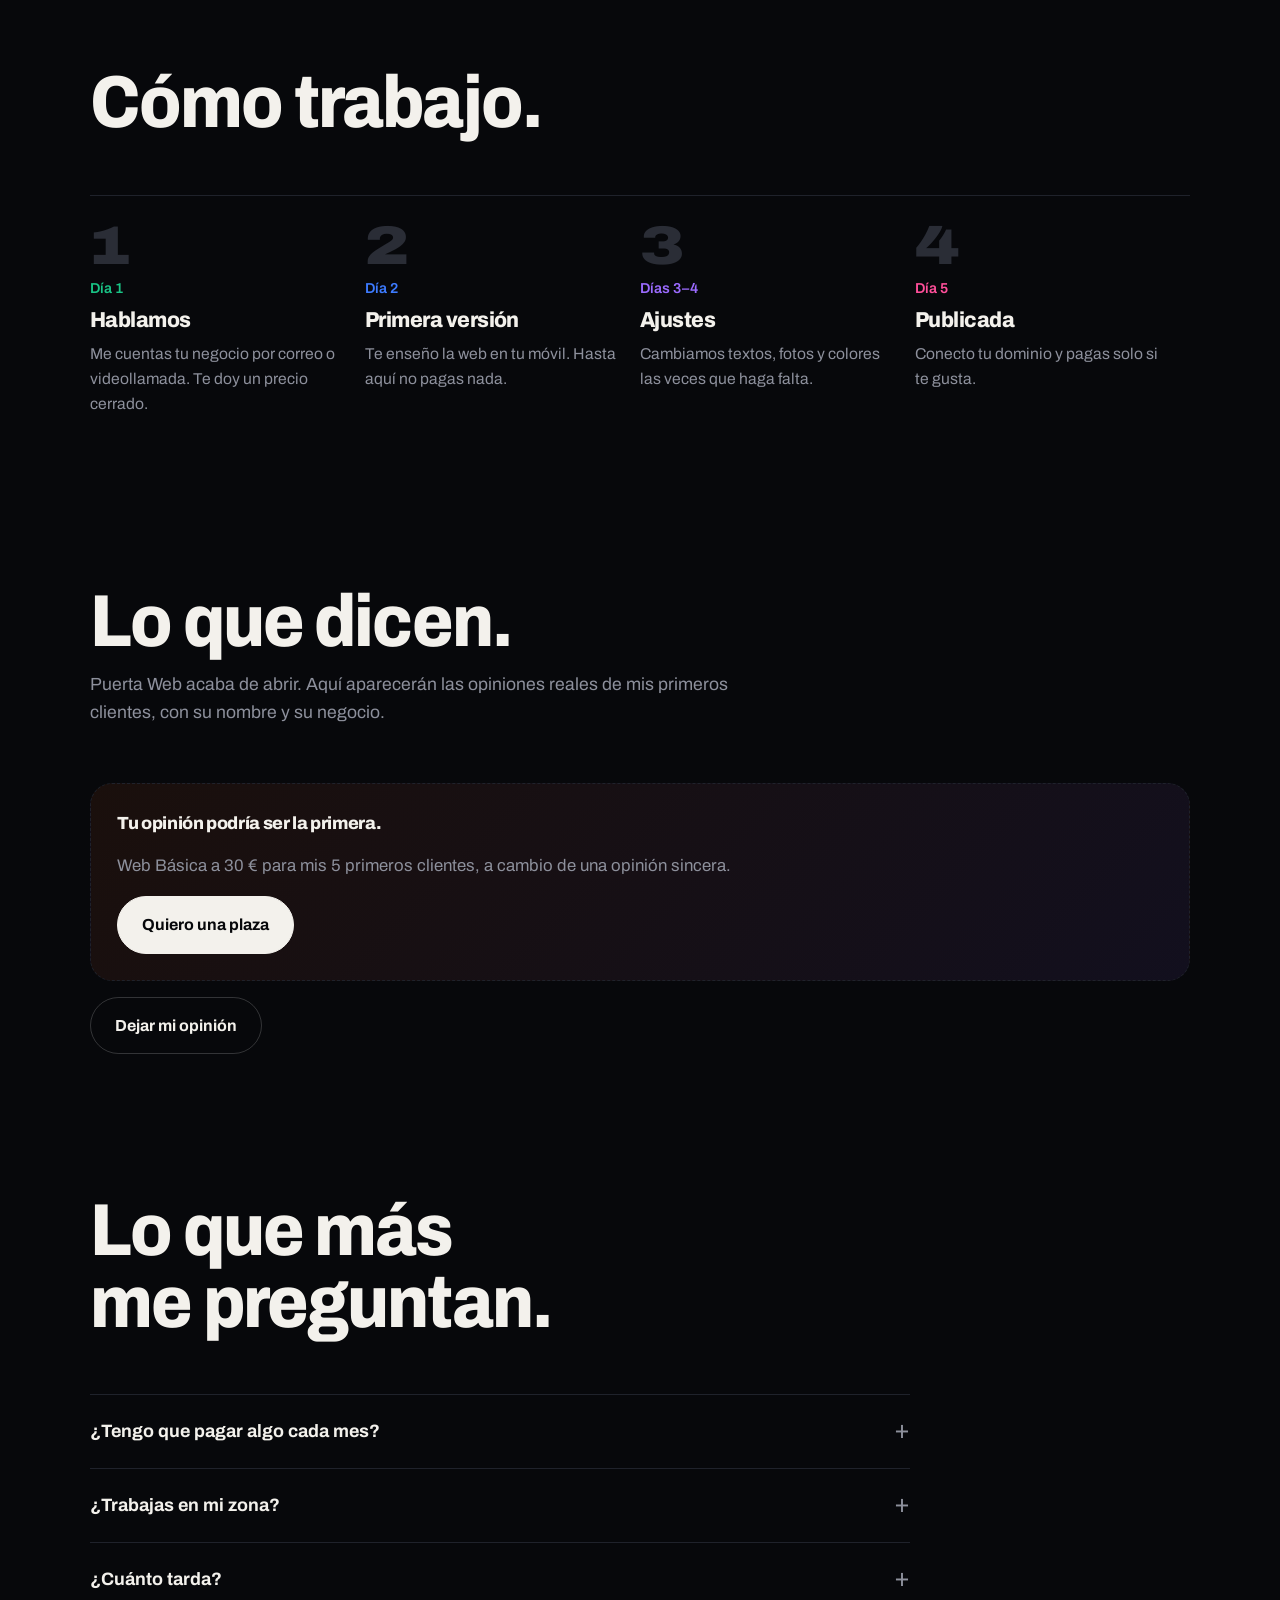
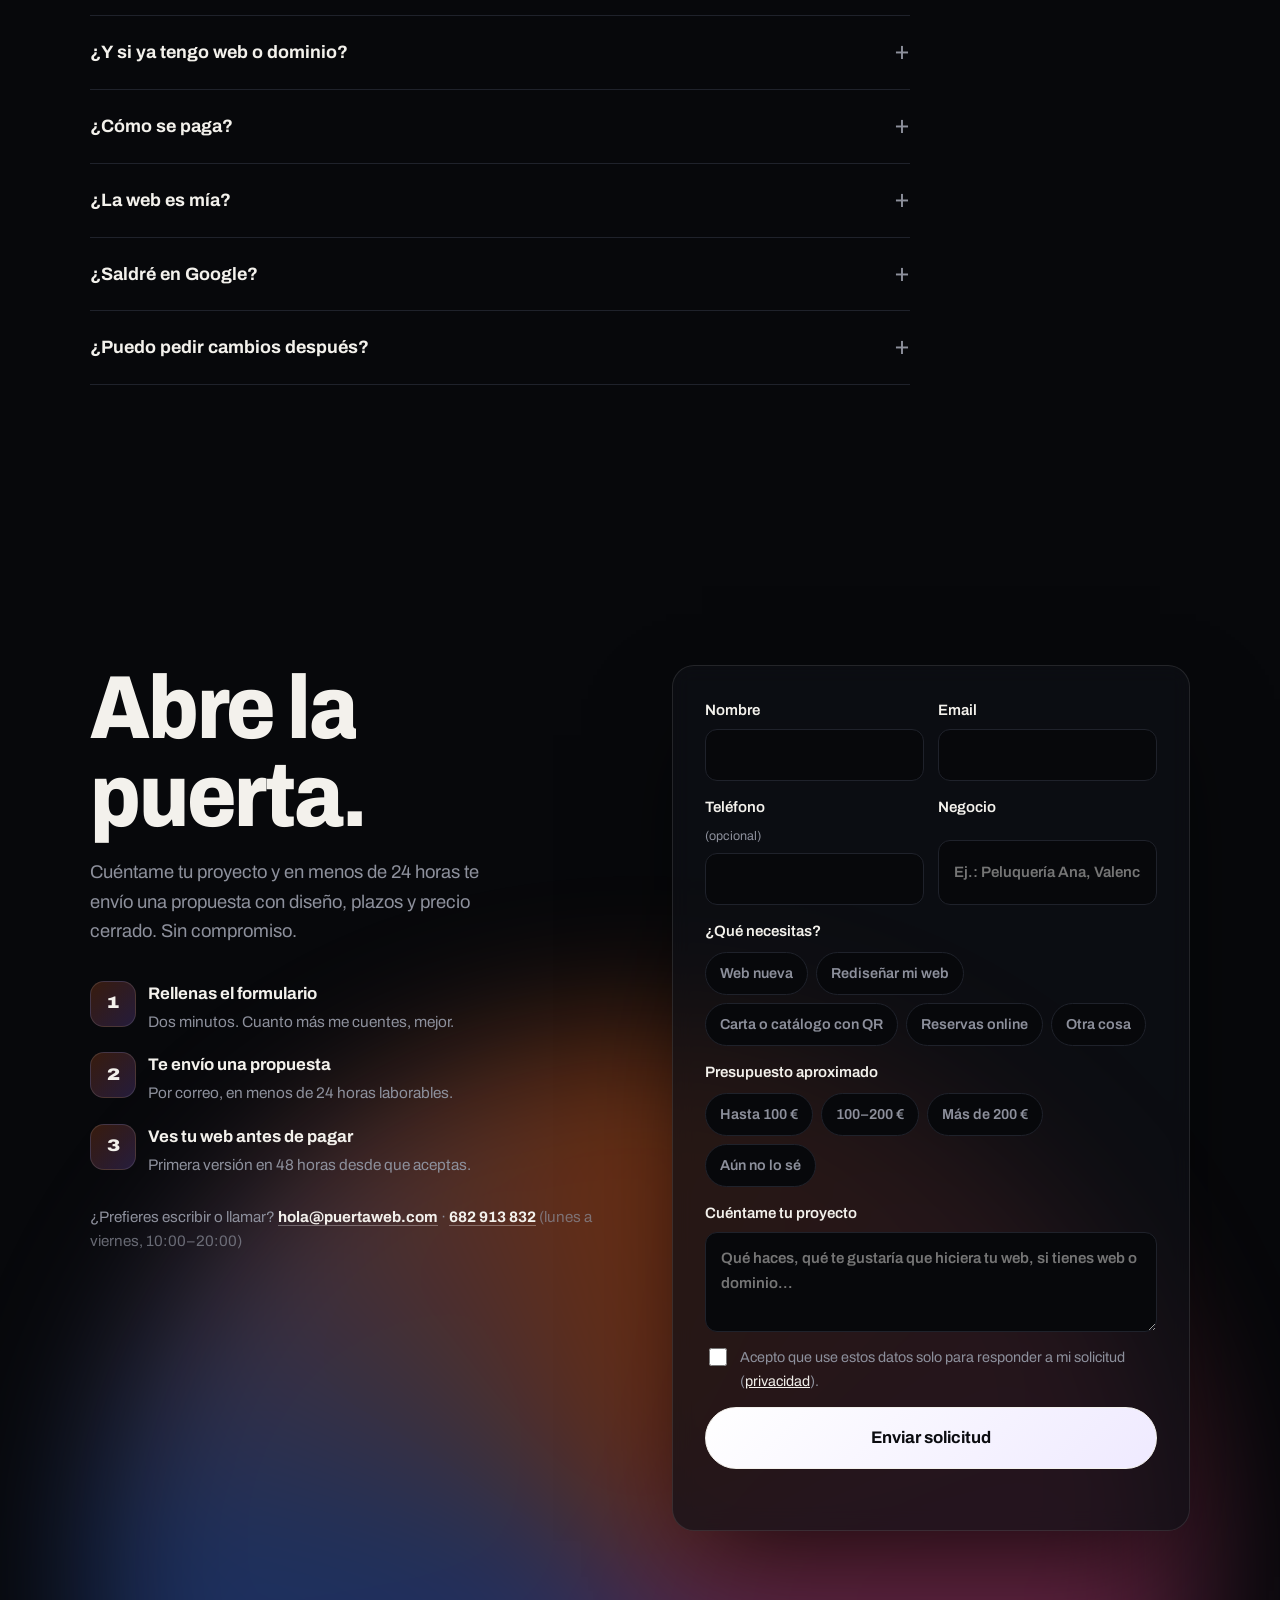
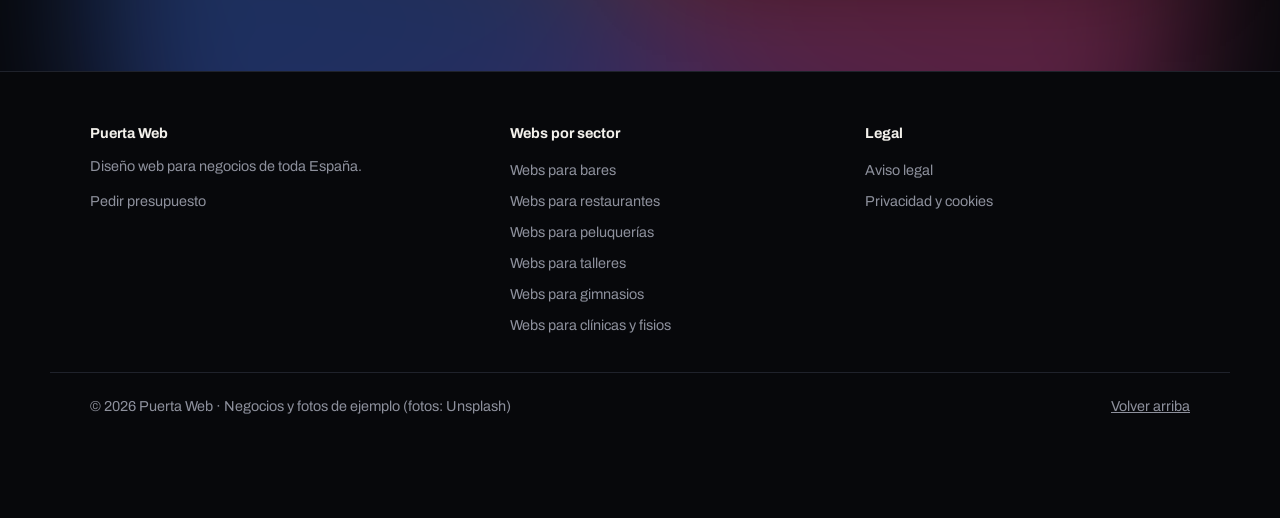
==== commit b5486aac: "Contacto por correo: hola@puertaweb.com en web y privacidad - #contacto y error del formulario: emai" ====
--- a/index.html
+++ b/index.html
@@ -832,7 +832,7 @@
       <div class="sec-h"><h2>Cómo trabajo.</h2></div>
       <p class="swipe">Desliza →</p>
       <div class="steps">
-        <div class="step"><span class="when">Día 1</span><h3>Hablamos</h3><p>Me cuentas tu negocio por WhatsApp o videollamada. Te doy un precio cerrado.</p></div>
+        <div class="step"><span class="when">Día 1</span><h3>Hablamos</h3><p>Me cuentas tu negocio por correo o videollamada. Te doy un precio cerrado.</p></div>
         <div class="step"><span class="when">Día 2</span><h3>Primera versión</h3><p>Te enseño la web en tu móvil. Hasta aquí no pagas nada.</p></div>
         <div class="step"><span class="when">Días 3–4</span><h3>Ajustes</h3><p>Cambiamos textos, fotos y colores las veces que haga falta.</p></div>
         <div class="step"><span class="when">Día 5</span><h3>Publicada</h3><p>Conecto tu dominio y pagas solo si te gusta.</p></div>
@@ -865,7 +865,7 @@
       <div class="sec-h"><h2>Lo que más me preguntan.</h2></div>
       <div class="faq">
         <details><summary>¿Tengo que pagar algo cada mes?</summary><p>No es obligatorio. La web se aloja gratis y solo pagas el dominio una vez al año. El mantenimiento es opcional.</p></details>
-        <details><summary>¿Trabajas en mi zona?</summary><p>Trabajo con negocios de toda España. Todo se hace por WhatsApp y videollamada, así que da igual dónde estés.</p></details>
+        <details><summary>¿Trabajas en mi zona?</summary><p>Trabajo con negocios de toda España. Todo se hace por correo y videollamada, así que da igual dónde estés.</p></details>
         <details><summary>¿Cuánto tarda?</summary><p>Entre 3 y 5 días. En 48 horas ya tienes la primera versión para verla en tu móvil.</p></details>
         <details><summary>¿Y si ya tengo web o dominio?</summary><p>Mejor aún. Mantenemos tu dominio y cambiamos solo la web, sin que pierdas la dirección que ya conocen tus clientes.</p></details>
         <details><summary>¿Cómo se paga?</summary><p>Al final, cuando la web está publicada y te gusta. Si no te convence el diseño, no pagas nada.</p></details>
@@ -887,7 +887,7 @@
           <li><b>Te envío una propuesta</b><span>Por correo, en menos de 24 horas laborables.</span></li>
           <li><b>Ves tu web antes de pagar</b><span>Primera versión en 48 horas desde que aceptas.</span></li>
         </ol>
-        <p class="c-alt">¿Prefieres hablar? Llámame al <a href="tel:+34682913832">682 913 832</a> <span class="muted">(lunes a viernes, 10:00–20:00)</span></p>
+        <p class="c-alt">¿Prefieres escribir o llamar? <a href="mailto:hola@puertaweb.com">hola@puertaweb.com</a> · <a href="tel:+34682913832">682 913 832</a> <span class="muted">(lunes a viernes, 10:00–20:00)</span></p>
       </div>
 
       <form id="f" name="contacto" method="POST" novalidate>
@@ -1196,7 +1196,7 @@
       const fd=new FormData(form);if(fd.get("_honey"))throw 0;const lead={nombre:fd.get("nombre"),email:fd.get("email"),telefono:fd.get("telefono")||null,negocio:fd.get("negocio")||null,servicio:fd.get("servicio")||null,presupuesto:fd.get("presupuesto")||null,mensaje:fd.get("mensaje")||null};const saved=window.PW?PW.lead(lead).catch(()=>false):Promise.resolve(false);const mailed=sendForm(fd).catch(()=>false);const res=await Promise.all([saved,mailed]);if(!res[0]&&!res[1])throw 0;
       form.classList.add("sent");$("fDone").hidden=false;
     }catch(err){
-      msg.innerHTML='No se ha podido enviar. Inténtalo de nuevo o llámame al <a href="tel:+34682913832">682 913 832</a>.';
+      msg.innerHTML='No se ha podido enviar. Inténtalo de nuevo o escríbeme a <a href="mailto:hola@puertaweb.com">hola@puertaweb.com</a> · <a href="tel:+34682913832">682 913 832</a>.';
       btn.disabled=false;btn.querySelector("span").textContent="Enviar solicitud";
     }
   });
